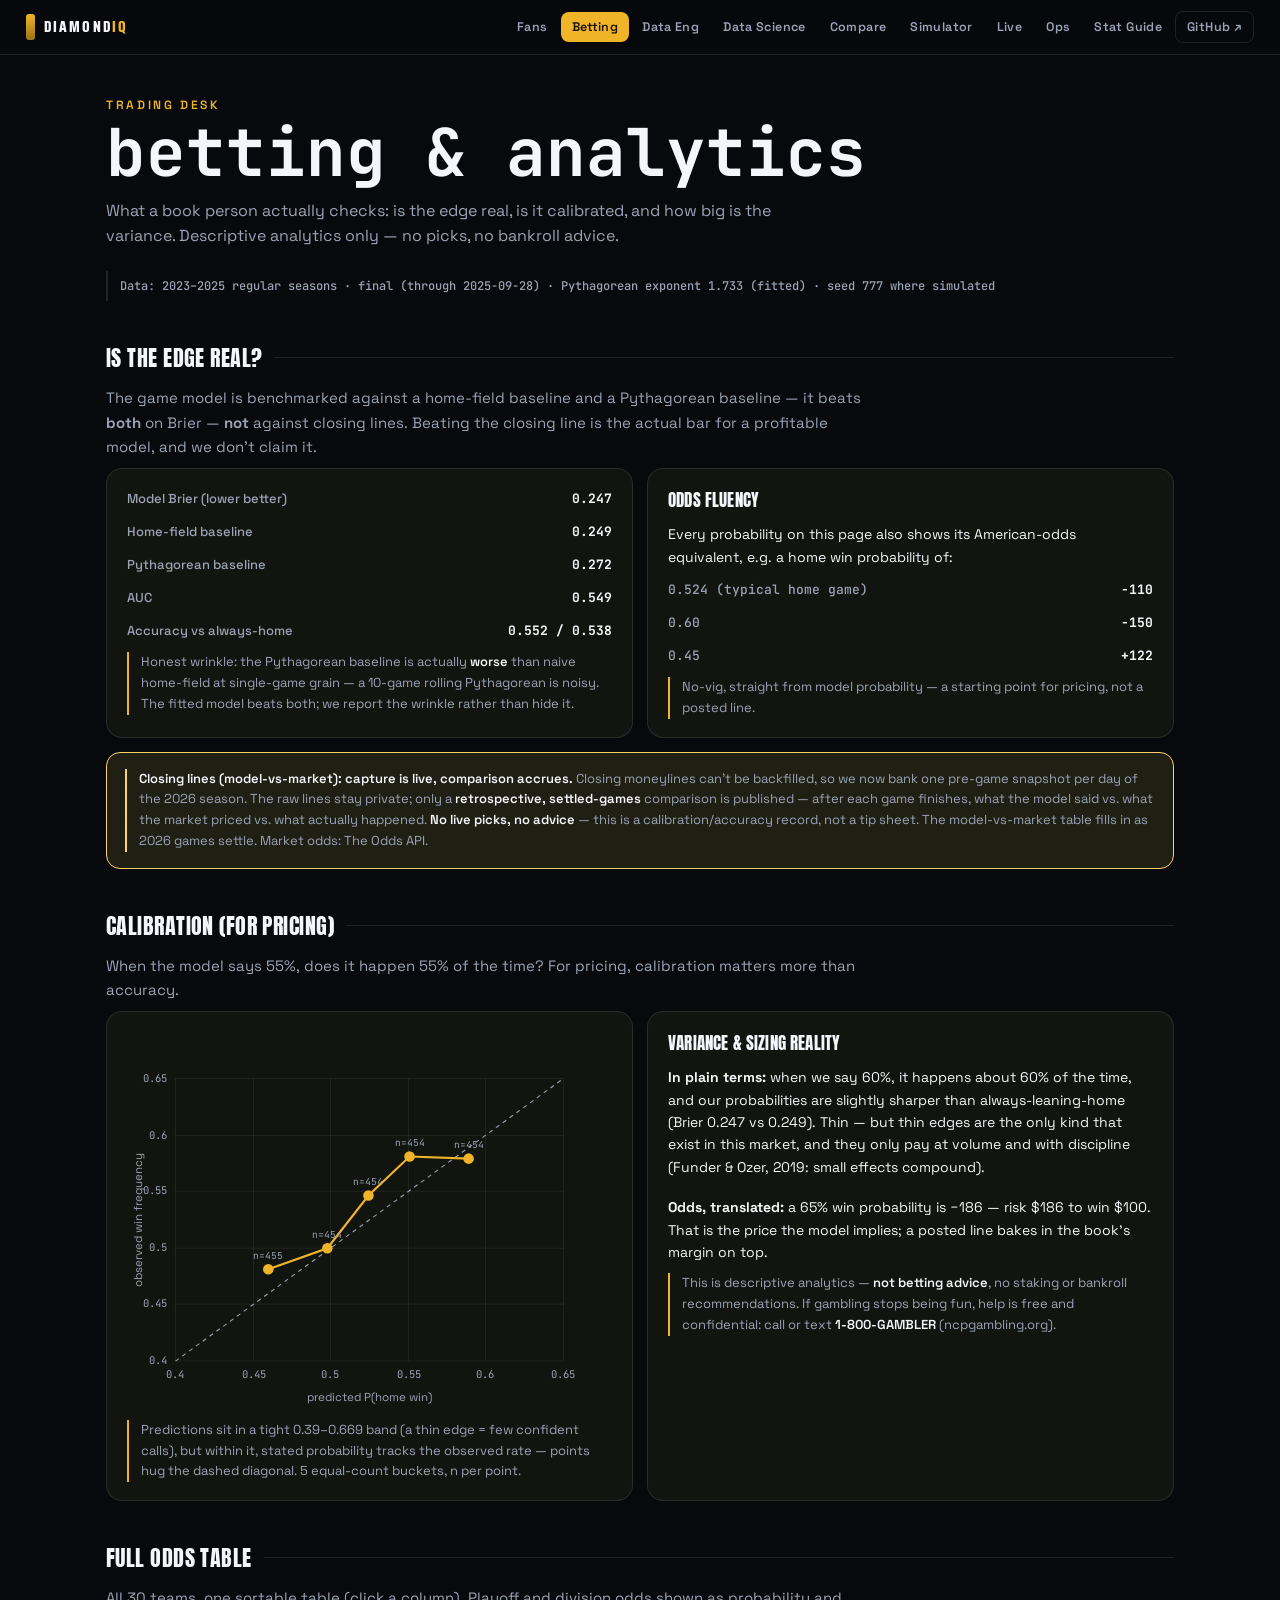
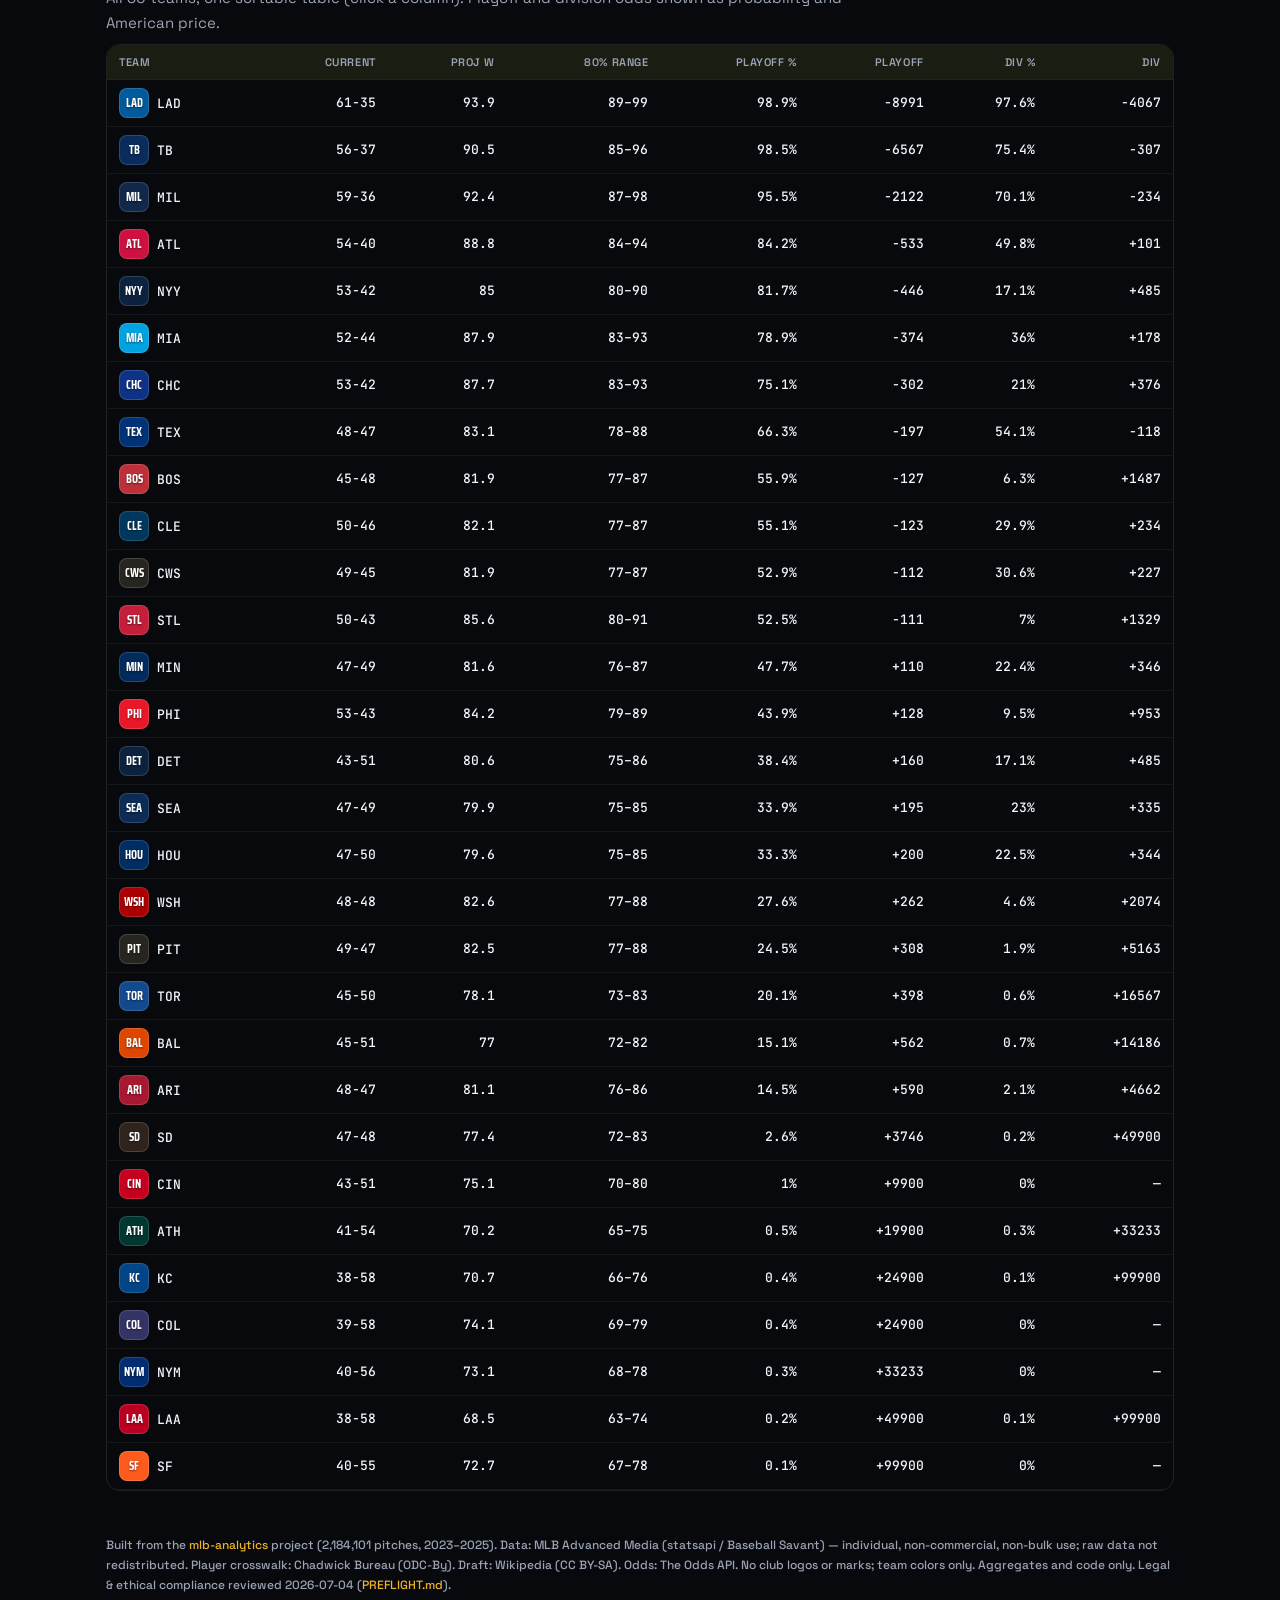
==== docs/betting.html @ ab37949a "nightly: 2026 refresh 2026-09-23" ====
<!doctype html><html lang="en"><head><meta charset="utf-8"><meta name="viewport" content="width=device-width, initial-scale=1"><title>DIAMONDIQ — Sports Betting & Analytics</title><meta name="description" content="A descriptive-analytics view for the trading desk: model-vs-baseline honesty, calibration for pricing, American-odds fluency, and a flat sortable odds table."><meta property="og:title" content="DIAMONDIQ — Sports Betting & Analytics"><meta property="og:description" content="A descriptive-analytics view for the trading desk: model-vs-baseline honesty, calibration for pricing, American-odds fluency, and a flat sortable odds table."><meta property="og:type" content="website"><meta name="twitter:card" content="summary"><link rel="preconnect" href="https://fonts.googleapis.com"><link rel="preconnect" href="https://fonts.gstatic.com" crossorigin><link href="https://fonts.googleapis.com/css2?family=Anton&family=Saira+Condensed:wght@600;700;800&family=Space+Grotesk:wght@400;500;600;700&family=JetBrains+Mono:wght@400;500;600;700&display=swap" rel="stylesheet"><link href="assets/site.css" rel="stylesheet"></head><body class="t-bet"><div class="nav"><div class="in"><a class="brand" href="index.html"><span class="bar"></span><span class="txt">DIAMOND<span style="color:var(--a);">IQ</span></span></a><button class="hamb" aria-label="Menu" aria-expanded="false" onclick="this.setAttribute('aria-expanded',this.getAttribute('aria-expanded')==='true'?'false':'true');toggleNav(this)">Menu</button><div class="navlinks" id="navlinks"><a href="fan.html">Fans</a><a href="betting.html" class="active">Betting</a><a href="data-eng.html">Data Eng</a><a href="data-science.html">Data Science</a><a href="compare.html">Compare</a><a href="simulator.html">Simulator</a><a href="live.html">Live</a><a href="ops.html">Ops</a><a href="glossary.html">Stat Guide</a><a class="ext" href="https://github.com/Steve27M/mlb-analytics" target="_blank" rel="noopener">GitHub ↗</a></div></div></div><div class="wrap"><div class="hero"><div class="eyebrow">Trading desk</div><h1>betting &amp; analytics</h1><p>What a book person actually checks: is the edge real, is it calibrated, and how big is the variance. Descriptive analytics only — no picks, no bankroll advice.</p></div><div class="prov">Data: 2023–2025 regular seasons · final (through 2025-09-28) · Pythagorean exponent 1.733 (fitted) · seed 777 where simulated</div><div class="sec"><h2>Is the edge real?</h2><span class="line"></span></div><p class="lead">The game model is benchmarked against a home-field baseline and a Pythagorean baseline — it beats <b>both</b> on Brier — <b>not</b> against closing lines. Beating the closing line is the actual bar for a profitable model, and we don't claim it.</p><div class="grid"><div class="card"><div class="kv"><span>Model Brier (lower better)</span><b class="pos">0.247</b></div><div class="kv"><span>Home-field baseline</span><b>0.249</b></div><div class="kv"><span>Pythagorean baseline</span><b>0.272</b></div><div class="kv"><span>AUC</span><b>0.549</b></div><div class="kv"><span>Accuracy vs always-home</span><b>0.552 / 0.538</b></div><div class="read">Honest wrinkle: the Pythagorean baseline is actually <b>worse</b> than naive home-field at single-game grain — a 10-game rolling Pythagorean is noisy. The fitted model beats both; we report the wrinkle rather than hide it.</div></div><div class="card"><div class="name" style="font-size:17px">Odds fluency</div><div class="def">Every probability on this page also shows its American-odds equivalent, e.g. a home win probability of:</div><div class="kv"><span class="mono">0.524 (typical home game)</span><b class="mono">-110</b></div><div class="kv"><span class="mono">0.60</span><b class="mono">-150</b></div><div class="kv"><span class="mono">0.45</span><b class="mono">+122</b></div><div class="read">No-vig, straight from model probability — a starting point for pricing, not a posted line.</div></div></div><div class="card callout" style="margin-top:14px"><div class="read"><b>Closing lines (model-vs-market): capture is live, comparison accrues.</b> Closing moneylines can't be backfilled, so we now bank one pre-game snapshot per day of the 2026 season. The raw lines stay private; only a <b>retrospective, settled-games</b> comparison is published — after each game finishes, what the model said vs. what the market priced vs. what actually happened. <b>No live picks, no advice</b> — this is a calibration/accuracy record, not a tip sheet. The model-vs-market table fills in as 2026 games settle. Market odds: <a href="https://the-odds-api.com">The Odds API</a>.</div></div><div class="sec"><h2>Calibration (for pricing)</h2><span class="line"></span></div><p class="lead">When the model says 55%, does it happen 55% of the time? For pricing, calibration matters more than accuracy.</p><div class="grid"><div class="card"><div class="calib"><svg viewBox="0 0 460 360" role="img" aria-label="Reliability plot: predicted home-win probability vs observed frequency, 5 quantile buckets"><line x1="46" y1="314" x2="46" y2="46" stroke="rgba(255,255,255,.06)"/><line x1="46" y1="314" x2="414" y2="314" stroke="rgba(255,255,255,.06)"/><text x="46" y="330" fill="var(--sub)" font-size="10" font-family="JetBrains Mono" text-anchor="middle">0.4</text><text x="38" y="317" fill="var(--sub)" font-size="10" font-family="JetBrains Mono" text-anchor="end">0.4</text><line x1="120" y1="314" x2="120" y2="46" stroke="rgba(255,255,255,.06)"/><line x1="46" y1="260" x2="414" y2="260" stroke="rgba(255,255,255,.06)"/><text x="120" y="330" fill="var(--sub)" font-size="10" font-family="JetBrains Mono" text-anchor="middle">0.45</text><text x="38" y="263" fill="var(--sub)" font-size="10" font-family="JetBrains Mono" text-anchor="end">0.45</text><line x1="193" y1="314" x2="193" y2="46" stroke="rgba(255,255,255,.06)"/><line x1="46" y1="207" x2="414" y2="207" stroke="rgba(255,255,255,.06)"/><text x="193" y="330" fill="var(--sub)" font-size="10" font-family="JetBrains Mono" text-anchor="middle">0.5</text><text x="38" y="210" fill="var(--sub)" font-size="10" font-family="JetBrains Mono" text-anchor="end">0.5</text><line x1="267" y1="314" x2="267" y2="46" stroke="rgba(255,255,255,.06)"/><line x1="46" y1="153" x2="414" y2="153" stroke="rgba(255,255,255,.06)"/><text x="267" y="330" fill="var(--sub)" font-size="10" font-family="JetBrains Mono" text-anchor="middle">0.55</text><text x="38" y="156" fill="var(--sub)" font-size="10" font-family="JetBrains Mono" text-anchor="end">0.55</text><line x1="340" y1="314" x2="340" y2="46" stroke="rgba(255,255,255,.06)"/><line x1="46" y1="100" x2="414" y2="100" stroke="rgba(255,255,255,.06)"/><text x="340" y="330" fill="var(--sub)" font-size="10" font-family="JetBrains Mono" text-anchor="middle">0.6</text><text x="38" y="103" fill="var(--sub)" font-size="10" font-family="JetBrains Mono" text-anchor="end">0.6</text><line x1="414" y1="314" x2="414" y2="46" stroke="rgba(255,255,255,.06)"/><line x1="46" y1="46" x2="414" y2="46" stroke="rgba(255,255,255,.06)"/><text x="414" y="330" fill="var(--sub)" font-size="10" font-family="JetBrains Mono" text-anchor="middle">0.65</text><text x="38" y="49" fill="var(--sub)" font-size="10" font-family="JetBrains Mono" text-anchor="end">0.65</text><line x1="46" y1="314" x2="414" y2="46" stroke="var(--sub)" stroke-dasharray="4 4"/><path d="M134 227 L190 207 L229 157 L268 120 L324 122" fill="none" stroke="var(--a)" stroke-width="2"/><circle cx="134" cy="227" r="5" fill="var(--a)"/><text x="134" y="217" fill="var(--sub)" font-size="9" font-family="JetBrains Mono" text-anchor="middle">n=455</text><circle cx="190" cy="207" r="5" fill="var(--a)"/><text x="190" y="197" fill="var(--sub)" font-size="9" font-family="JetBrains Mono" text-anchor="middle">n=454</text><circle cx="229" cy="157" r="5" fill="var(--a)"/><text x="229" y="147" fill="var(--sub)" font-size="9" font-family="JetBrains Mono" text-anchor="middle">n=454</text><circle cx="268" cy="120" r="5" fill="var(--a)"/><text x="268" y="110" fill="var(--sub)" font-size="9" font-family="JetBrains Mono" text-anchor="middle">n=454</text><circle cx="324" cy="122" r="5" fill="var(--a)"/><text x="324" y="112" fill="var(--sub)" font-size="9" font-family="JetBrains Mono" text-anchor="middle">n=454</text><text x="230" y="352" fill="var(--sub)" font-size="11" font-family="Space Grotesk" text-anchor="middle">predicted P(home win)</text><text x="14" y="180" fill="var(--sub)" font-size="11" font-family="Space Grotesk" text-anchor="middle" transform="rotate(-90 14 180)">observed win frequency</text></svg></div><div class="read">Predictions sit in a tight 0.39–0.669 band (a thin edge = few confident calls), but within it, stated probability tracks the observed rate — points hug the dashed diagonal. 5 equal-count buckets, n per point.</div></div><div class="card"><div class="name" style="font-size:17px">Variance &amp; sizing reality</div><div class="def"><b>In plain terms:</b> when we say 60%, it happens about 60% of the time, and our probabilities are slightly sharper than always-leaning-home (Brier 0.247 vs 0.249). Thin — but thin edges are the only kind that exist in this market, and they only pay at volume and with discipline (Funder &amp; Ozer, 2019: small effects compound).</div><div class="def" style="margin-top:8px"><b>Odds, translated:</b> a 65% win probability is −186 — risk $186 to win $100. That is the price the model implies; a posted line bakes in the book's margin on top.</div><div class="read">This is descriptive analytics — <b>not betting advice</b>, no staking or bankroll recommendations. If gambling stops being fun, help is free and confidential: call or text <b>1-800-GAMBLER</b> (ncpgambling.org).</div></div></div><div class="sec"><h2>Full odds table</h2><span class="line"></span></div><p class="lead">All 30 teams, one sortable table (click a column). Playoff and division odds shown as probability and American price.</p><div class="tblwrap"><table class="flat" id="oddstbl"><thead><tr><th>Team</th><th>Current</th><th>Proj W</th><th data-nosort>80% range</th><th>Playoff %</th><th>Playoff</th><th>Div %</th><th>Div</th></tr></thead><tbody><tr><td data-v="LAD"><span class="mono-chip" style="background:#005A9C" title="Los Angeles Dodgers">LAD</span> LAD</td><td data-v="61">61-35</td><td data-v="93.9">93.9</td><td>89–99</td><td data-v="0.989">98.9%</td><td data-v="0.989" class="mono">-8991</td><td data-v="0.976">97.6%</td><td data-v="0.976" class="mono">-4067</td></tr><tr><td data-v="TB"><span class="mono-chip" style="background:#092C5C" title="Tampa Bay Rays">TB</span> TB</td><td data-v="56">56-37</td><td data-v="90.5">90.5</td><td>85–96</td><td data-v="0.985">98.5%</td><td data-v="0.985" class="mono">-6567</td><td data-v="0.754">75.4%</td><td data-v="0.754" class="mono">-307</td></tr><tr><td data-v="MIL"><span class="mono-chip" style="background:#12284B" title="Milwaukee Brewers">MIL</span> MIL</td><td data-v="59">59-36</td><td data-v="92.4">92.4</td><td>87–98</td><td data-v="0.955">95.5%</td><td data-v="0.955" class="mono">-2122</td><td data-v="0.701">70.1%</td><td data-v="0.701" class="mono">-234</td></tr><tr><td data-v="ATL"><span class="mono-chip" style="background:#CE1141" title="Atlanta Braves">ATL</span> ATL</td><td data-v="54">54-40</td><td data-v="88.8">88.8</td><td>84–94</td><td data-v="0.842">84.2%</td><td data-v="0.842" class="mono">-533</td><td data-v="0.498">49.8%</td><td data-v="0.498" class="mono">+101</td></tr><tr><td data-v="NYY"><span class="mono-chip" style="background:#0C2340" title="New York Yankees">NYY</span> NYY</td><td data-v="53">53-42</td><td data-v="85.0">85</td><td>80–90</td><td data-v="0.817">81.7%</td><td data-v="0.817" class="mono">-446</td><td data-v="0.171">17.1%</td><td data-v="0.171" class="mono">+485</td></tr><tr><td data-v="MIA"><span class="mono-chip" style="background:#00A3E0" title="Miami Marlins">MIA</span> MIA</td><td data-v="52">52-44</td><td data-v="87.9">87.9</td><td>83–93</td><td data-v="0.789">78.9%</td><td data-v="0.789" class="mono">-374</td><td data-v="0.36">36%</td><td data-v="0.36" class="mono">+178</td></tr><tr><td data-v="CHC"><span class="mono-chip" style="background:#0E3386" title="Chicago Cubs">CHC</span> CHC</td><td data-v="53">53-42</td><td data-v="87.7">87.7</td><td>83–93</td><td data-v="0.751">75.1%</td><td data-v="0.751" class="mono">-302</td><td data-v="0.21">21%</td><td data-v="0.21" class="mono">+376</td></tr><tr><td data-v="TEX"><span class="mono-chip" style="background:#003278" title="Texas Rangers">TEX</span> TEX</td><td data-v="48">48-47</td><td data-v="83.1">83.1</td><td>78–88</td><td data-v="0.663">66.3%</td><td data-v="0.663" class="mono">-197</td><td data-v="0.541">54.1%</td><td data-v="0.541" class="mono">-118</td></tr><tr><td data-v="BOS"><span class="mono-chip" style="background:#BD3039" title="Boston Red Sox">BOS</span> BOS</td><td data-v="45">45-48</td><td data-v="81.9">81.9</td><td>77–87</td><td data-v="0.559">55.9%</td><td data-v="0.559" class="mono">-127</td><td data-v="0.063">6.3%</td><td data-v="0.063" class="mono">+1487</td></tr><tr><td data-v="CLE"><span class="mono-chip" style="background:#00385D" title="Cleveland Guardians">CLE</span> CLE</td><td data-v="50">50-46</td><td data-v="82.1">82.1</td><td>77–87</td><td data-v="0.551">55.1%</td><td data-v="0.551" class="mono">-123</td><td data-v="0.299">29.9%</td><td data-v="0.299" class="mono">+234</td></tr><tr><td data-v="CWS"><span class="mono-chip" style="background:#27251F" title="Chicago White Sox">CWS</span> CWS</td><td data-v="49">49-45</td><td data-v="81.9">81.9</td><td>77–87</td><td data-v="0.529">52.9%</td><td data-v="0.529" class="mono">-112</td><td data-v="0.306">30.6%</td><td data-v="0.306" class="mono">+227</td></tr><tr><td data-v="STL"><span class="mono-chip" style="background:#C41E3A" title="St. Louis Cardinals">STL</span> STL</td><td data-v="50">50-43</td><td data-v="85.6">85.6</td><td>80–91</td><td data-v="0.525">52.5%</td><td data-v="0.525" class="mono">-111</td><td data-v="0.07">7%</td><td data-v="0.07" class="mono">+1329</td></tr><tr><td data-v="MIN"><span class="mono-chip" style="background:#002B5C" title="Minnesota Twins">MIN</span> MIN</td><td data-v="47">47-49</td><td data-v="81.6">81.6</td><td>76–87</td><td data-v="0.477">47.7%</td><td data-v="0.477" class="mono">+110</td><td data-v="0.224">22.4%</td><td data-v="0.224" class="mono">+346</td></tr><tr><td data-v="PHI"><span class="mono-chip" style="background:#E81828" title="Philadelphia Phillies">PHI</span> PHI</td><td data-v="53">53-43</td><td data-v="84.2">84.2</td><td>79–89</td><td data-v="0.439">43.9%</td><td data-v="0.439" class="mono">+128</td><td data-v="0.095">9.5%</td><td data-v="0.095" class="mono">+953</td></tr><tr><td data-v="DET"><span class="mono-chip" style="background:#0C2340" title="Detroit Tigers">DET</span> DET</td><td data-v="43">43-51</td><td data-v="80.6">80.6</td><td>75–86</td><td data-v="0.384">38.4%</td><td data-v="0.384" class="mono">+160</td><td data-v="0.171">17.1%</td><td data-v="0.171" class="mono">+485</td></tr><tr><td data-v="SEA"><span class="mono-chip" style="background:#0C2C56" title="Seattle Mariners">SEA</span> SEA</td><td data-v="47">47-49</td><td data-v="79.9">79.9</td><td>75–85</td><td data-v="0.339">33.9%</td><td data-v="0.339" class="mono">+195</td><td data-v="0.23">23%</td><td data-v="0.23" class="mono">+335</td></tr><tr><td data-v="HOU"><span class="mono-chip" style="background:#002D62" title="Houston Astros">HOU</span> HOU</td><td data-v="47">47-50</td><td data-v="79.6">79.6</td><td>75–85</td><td data-v="0.333">33.3%</td><td data-v="0.333" class="mono">+200</td><td data-v="0.225">22.5%</td><td data-v="0.225" class="mono">+344</td></tr><tr><td data-v="WSH"><span class="mono-chip" style="background:#AB0003" title="Washington Nationals">WSH</span> WSH</td><td data-v="48">48-48</td><td data-v="82.6">82.6</td><td>77–88</td><td data-v="0.276">27.6%</td><td data-v="0.276" class="mono">+262</td><td data-v="0.046">4.6%</td><td data-v="0.046" class="mono">+2074</td></tr><tr><td data-v="PIT"><span class="mono-chip" style="background:#27251F" title="Pittsburgh Pirates">PIT</span> PIT</td><td data-v="49">49-47</td><td data-v="82.5">82.5</td><td>77–88</td><td data-v="0.245">24.5%</td><td data-v="0.245" class="mono">+308</td><td data-v="0.019">1.9%</td><td data-v="0.019" class="mono">+5163</td></tr><tr><td data-v="TOR"><span class="mono-chip" style="background:#134A8E" title="Toronto Blue Jays">TOR</span> TOR</td><td data-v="45">45-50</td><td data-v="78.1">78.1</td><td>73–83</td><td data-v="0.201">20.1%</td><td data-v="0.201" class="mono">+398</td><td data-v="0.006">0.6%</td><td data-v="0.006" class="mono">+16567</td></tr><tr><td data-v="BAL"><span class="mono-chip" style="background:#DF4601" title="Baltimore Orioles">BAL</span> BAL</td><td data-v="45">45-51</td><td data-v="77.0">77</td><td>72–82</td><td data-v="0.151">15.1%</td><td data-v="0.151" class="mono">+562</td><td data-v="0.007">0.7%</td><td data-v="0.007" class="mono">+14186</td></tr><tr><td data-v="ARI"><span class="mono-chip" style="background:#A71930" title="Arizona Diamondbacks">ARI</span> ARI</td><td data-v="48">48-47</td><td data-v="81.1">81.1</td><td>76–86</td><td data-v="0.145">14.5%</td><td data-v="0.145" class="mono">+590</td><td data-v="0.021">2.1%</td><td data-v="0.021" class="mono">+4662</td></tr><tr><td data-v="SD"><span class="mono-chip" style="background:#2F241D" title="San Diego Padres">SD</span> SD</td><td data-v="47">47-48</td><td data-v="77.4">77.4</td><td>72–83</td><td data-v="0.026">2.6%</td><td data-v="0.026" class="mono">+3746</td><td data-v="0.002">0.2%</td><td data-v="0.002" class="mono">+49900</td></tr><tr><td data-v="CIN"><span class="mono-chip" style="background:#C6011F" title="Cincinnati Reds">CIN</span> CIN</td><td data-v="43">43-51</td><td data-v="75.1">75.1</td><td>70–80</td><td data-v="0.01">1%</td><td data-v="0.01" class="mono">+9900</td><td data-v="0.0">0%</td><td data-v="0.0" class="mono">—</td></tr><tr><td data-v="ATH"><span class="mono-chip" style="background:#003831" title="Athletics">ATH</span> ATH</td><td data-v="41">41-54</td><td data-v="70.2">70.2</td><td>65–75</td><td data-v="0.005">0.5%</td><td data-v="0.005" class="mono">+19900</td><td data-v="0.003">0.3%</td><td data-v="0.003" class="mono">+33233</td></tr><tr><td data-v="KC"><span class="mono-chip" style="background:#004687" title="Kansas City Royals">KC</span> KC</td><td data-v="38">38-58</td><td data-v="70.7">70.7</td><td>66–76</td><td data-v="0.004">0.4%</td><td data-v="0.004" class="mono">+24900</td><td data-v="0.001">0.1%</td><td data-v="0.001" class="mono">+99900</td></tr><tr><td data-v="COL"><span class="mono-chip" style="background:#333366" title="Colorado Rockies">COL</span> COL</td><td data-v="39">39-58</td><td data-v="74.1">74.1</td><td>69–79</td><td data-v="0.004">0.4%</td><td data-v="0.004" class="mono">+24900</td><td data-v="0.0">0%</td><td data-v="0.0" class="mono">—</td></tr><tr><td data-v="NYM"><span class="mono-chip" style="background:#002D72" title="New York Mets">NYM</span> NYM</td><td data-v="40">40-56</td><td data-v="73.1">73.1</td><td>68–78</td><td data-v="0.003">0.3%</td><td data-v="0.003" class="mono">+33233</td><td data-v="0.0">0%</td><td data-v="0.0" class="mono">—</td></tr><tr><td data-v="LAA"><span class="mono-chip" style="background:#BA0021" title="Los Angeles Angels">LAA</span> LAA</td><td data-v="38">38-58</td><td data-v="68.5">68.5</td><td>63–74</td><td data-v="0.002">0.2%</td><td data-v="0.002" class="mono">+49900</td><td data-v="0.001">0.1%</td><td data-v="0.001" class="mono">+99900</td></tr><tr><td data-v="SF"><span class="mono-chip" style="background:#FD5A1E" title="San Francisco Giants">SF</span> SF</td><td data-v="40">40-55</td><td data-v="72.7">72.7</td><td>67–78</td><td data-v="0.001">0.1%</td><td data-v="0.001" class="mono">+99900</td><td data-v="0.0">0%</td><td data-v="0.0" class="mono">—</td></tr></tbody></table></div><footer>Built from the <a href="https://github.com/Steve27M/mlb-analytics">mlb-analytics</a> project (2,184,101 pitches, 2023–2025). Data: MLB Advanced Media (statsapi / Baseball Savant) — individual, non-commercial, non-bulk use; raw data not redistributed. Player crosswalk: Chadwick Bureau (ODC-By). Draft: Wikipedia (CC BY-SA). Odds: The Odds API. No club logos or marks; team colors only. Aggregates and code only. Legal &amp; ethical compliance reviewed 2026-07-04 (<a href="https://github.com/Steve27M/mlb-analytics/blob/main/PREFLIGHT.md">PREFLIGHT.md</a>).</footer><script src="assets/teams.js"></script><script src="assets/util.js"></script><script>document.querySelectorAll("table.flat").forEach(makeSortable);</script>
</div></body></html>
---- docs/assets/site.css ----
:root{
  --a:#ef4b4b; --a2:#9e1f1f; --aText:#1a0505;
  --bg:#08090c; --text:#f4f6fb; --sub:#9aa4b6; --border:rgba(255,255,255,.10);
  --panel:#13161e; --panel2:#0c0e14; --panelHi:#1b1f2a; --good:#3ddc84; --bad:#ff6b6b; --gold:#ffd166;
}
*{box-sizing:border-box;} html{scroll-behavior:smooth;}
body{margin:0;background:var(--bg);color:var(--text);font-family:'Space Grotesk',sans-serif;
  background:radial-gradient(140% 55% at 50% 0%,color-mix(in srgb,var(--a) 12%,var(--bg)) 0%,var(--bg) 52%);
  background-attachment:fixed;padding-bottom:70px;font-size:16px;}
a{color:inherit;text-decoration:none;}
::-webkit-scrollbar{width:11px;height:11px;} ::-webkit-scrollbar-track{background:#0c0e13;}
::-webkit-scrollbar-thumb{background:#242833;border-radius:6px;}
.wrap{max-width:1120px;margin:0 auto;padding:0 26px;}
/* ---- focus (a11y §1.4): visible everywhere, never outline:none ---- */
a:focus-visible,button:focus-visible,input:focus-visible,select:focus-visible,[tabindex]:focus-visible{
  outline:2px solid var(--gold);outline-offset:2px;border-radius:6px;}
.vh{position:absolute;width:1px;height:1px;padding:0;margin:-1px;overflow:hidden;clip:rect(0 0 0 0);white-space:nowrap;border:0;}
/* ---- nav ---- */
.nav{position:sticky;top:0;z-index:40;backdrop-filter:blur(14px);background:rgba(8,9,13,.85);border-bottom:1px solid var(--border);}
.nav .in{display:flex;align-items:center;gap:14px;padding:11px 26px;}
.brand{display:flex;align-items:center;gap:9px;}
.brand .bar{width:9px;height:26px;border-radius:3px;background:linear-gradient(var(--a),var(--a2));}
.brand .txt{font:800 15px 'Saira Condensed';letter-spacing:.14em;}
.navlinks{display:flex;gap:2px;flex-wrap:wrap;margin-left:auto;align-items:center;}
.navlinks a{font:600 12.5px 'Space Grotesk';letter-spacing:.03em;color:var(--sub);padding:7px 11px;border-radius:8px;white-space:nowrap;}
.navlinks a:hover{color:var(--text);background:var(--panel);}
.navlinks a.active{color:var(--aText);background:var(--a);}
.navlinks a.ext{color:var(--sub);border:1px solid var(--border);}
.hamb{display:none;margin-left:auto;background:var(--panel);border:1px solid var(--border);color:var(--text);border-radius:8px;padding:8px 11px;font:700 13px 'Space Grotesk';cursor:pointer;}
@media(max-width:760px){
  .hamb{display:block;}
  .navlinks{display:none;position:absolute;top:100%;left:0;right:0;flex-direction:column;background:rgba(8,9,13,.97);border-bottom:1px solid var(--border);padding:8px 20px 14px;gap:2px;}
  .navlinks.open{display:flex;} .navlinks a{margin-left:0;padding:11px 12px;}
}
/* ---- hero + sections ---- */
.hero{padding:42px 0 6px;} .hero .eyebrow{font:600 12px 'Space Grotesk';letter-spacing:.22em;color:var(--a);text-transform:uppercase;}
.hero h1{font:400 clamp(38px,6vw,66px)/.92 'Anton';text-transform:uppercase;margin:10px 0 0;}
.hero p{font:400 16px/1.6 'Space Grotesk';color:var(--sub);max-width:720px;margin:14px 0 0;}
.hero p b{color:var(--text);}
.prov{margin:16px 0 0;font:500 12px/1.5 'JetBrains Mono';color:var(--sub);border-left:2px solid var(--border);padding:6px 0 6px 12px;}
.sec{display:flex;align-items:center;gap:12px;margin:40px 0 16px;}
.sec h2{font:400 22px 'Anton';letter-spacing:.02em;text-transform:uppercase;margin:0;}
.sec .line{flex:1;height:1px;background:var(--border);}
.lead{font:400 15px/1.65 'Space Grotesk';color:var(--sub);max-width:760px;margin:-4px 0 8px;}
.grid{display:grid;grid-template-columns:1fr 1fr;gap:14px;} .grid3{display:grid;grid-template-columns:repeat(3,1fr);gap:14px;}
.card{border-radius:16px;border:1px solid var(--border);background:var(--panel);padding:18px 20px;display:flex;flex-direction:column;gap:10px;}
.card .name{font:400 21px 'Anton';text-transform:uppercase;letter-spacing:.01em;}
.card .def{font:400 14px/1.6 'Space Grotesk';color:var(--text);} .card .read{font:400 13px/1.6 'Space Grotesk';color:var(--sub);border-left:2px solid var(--a);padding-left:12px;}
.card .read b{color:var(--text);font-weight:600;}
.badge{font:700 11px 'Space Grotesk';letter-spacing:.06em;text-transform:uppercase;padding:4px 9px;border-radius:999px;border:1px solid var(--border);color:var(--sub);white-space:nowrap;}
.badge.good{color:var(--aText);background:var(--good);border-color:var(--good);} .badge.gold{color:#1a0505;background:var(--gold);border-color:var(--gold);} .badge.a{color:var(--aText);background:var(--a);border-color:var(--a);}
.stat{font:700 30px 'Saira Condensed';} .stat .u{font:600 13px 'Space Grotesk';color:var(--sub);margin-left:6px;}
.kv{display:flex;justify-content:space-between;gap:12px;font:500 13px 'Space Grotesk';color:var(--sub);padding:3px 0;} .kv b{color:var(--text);font:700 13px 'JetBrains Mono';}
.mono{font-family:'JetBrains Mono';}
/* ---- team chip / monogram ---- */
.chip{display:inline-flex;align-items:center;gap:7px;} .mono-chip{width:30px;height:30px;border-radius:8px;display:inline-flex;align-items:center;justify-content:center;font:700 12px 'Saira Condensed';color:#fff;flex:none;text-shadow:0 1px 2px rgba(0,0,0,.5);border:1px solid rgba(255,255,255,.14);}
/* ---- distribution bar (glossary/fan) ---- */
.dist{margin-top:2px;} .dist .track{position:relative;height:10px;border-radius:5px;background:linear-gradient(90deg,var(--panel2),var(--panelHi));border:1px solid var(--border);}
.dist .med{position:absolute;top:-3px;width:2px;height:16px;background:var(--text);border-radius:2px;}
.dist .ends{display:flex;justify-content:space-between;margin-top:7px;font:600 12px 'JetBrains Mono';color:var(--sub);}
.dist .ex{display:flex;justify-content:space-between;gap:8px;margin-top:9px;font:500 12px 'Space Grotesk';}
.dist .ex .chip{color:var(--sub);} .dist .ex .chip b{font:700 13px 'Saira Condensed';color:var(--text);} .dist .dot{width:8px;height:8px;border-radius:2px;}
/* ---- toolbar / inputs ---- */
.toolbar{display:flex;gap:12px;align-items:center;margin:24px 0 6px;flex-wrap:wrap;}
.search{flex:1;min-width:220px;display:flex;align-items:center;gap:10px;background:var(--panel);border:1px solid var(--border);border-radius:12px;padding:11px 15px;}
.search input,select{background:var(--panel);border:1px solid var(--border);border-radius:10px;color:var(--text);font:500 14px 'Space Grotesk';padding:9px 12px;}
.search input{flex:1;border:none;padding:0;background:none;} .count{font:600 12px 'JetBrains Mono';color:var(--sub);}
.empty{grid-column:1/-1;text-align:center;color:var(--sub);font:500 14px 'Space Grotesk';padding:40px;}
/* ---- compare bars ---- */
.cmp{display:grid;grid-template-columns:1fr 60px 1fr;gap:10px;align-items:center;margin:8px 0;}
.cmp .lab{grid-column:1/-1;text-align:center;font:600 12px 'Space Grotesk';letter-spacing:.1em;text-transform:uppercase;color:var(--sub);margin-top:8px;}
.cmp .bar{height:26px;border-radius:6px;background:var(--panel2);position:relative;overflow:hidden;border:1px solid var(--border);}
.cmp .fill{position:absolute;top:0;bottom:0;} .cmp .fill.r{right:0;} .cmp .fill.l{left:0;}
.cmp .v{position:absolute;top:5px;font:700 13px 'JetBrains Mono';color:#fff;text-shadow:0 1px 2px rgba(0,0,0,.6);} .cmp .v.win{color:var(--gold);}
.cmp .mid{text-align:center;font:700 12px 'Space Grotesk';color:var(--sub);}
@media(max-width:560px){.cmp{grid-template-columns:1fr;} .cmp .mid{display:none;}}
/* ---- standings rows (simulator/fan) ---- */
.srow{display:grid;grid-template-columns:1.4fr .9fr 1.5fr;gap:8px;align-items:center;padding:7px 0;border-bottom:1px solid rgba(255,255,255,.05);border-left:3px solid transparent;padding-left:9px;}
.shdr{display:grid;grid-template-columns:1.4fr .9fr 1.5fr;gap:8px;font:600 11px 'Space Grotesk';letter-spacing:.05em;text-transform:uppercase;color:var(--sub);padding:0 0 4px 9px;border-bottom:1px solid var(--border);}
.steam{display:flex;align-items:center;gap:7px;font:700 14px 'Saira Condensed';} .steam .srec{font:500 12px 'JetBrains Mono';color:var(--sub);}
.pdot{width:9px;height:9px;border-radius:2px;background:var(--gold);flex:none;} .pdot.off{background:rgba(255,255,255,.14);}
.sproj{font:700 16px 'JetBrains Mono';display:flex;flex-direction:column;line-height:1.1;} .sproj .srange{font:500 11px 'JetBrains Mono';color:var(--sub);}
.obar{position:relative;height:18px;border-radius:5px;background:var(--panel2);border:1px solid var(--border);overflow:hidden;} .obar .ofill{position:absolute;top:0;bottom:0;left:0;} .obar .oval{position:absolute;right:6px;top:1px;font:700 12px 'JetBrains Mono';color:#fff;text-shadow:0 1px 2px rgba(0,0,0,.7);}
.legend{display:flex;gap:16px;flex-wrap:wrap;font:500 12px 'Space Grotesk';color:var(--sub);margin:6px 0 2px;} .legend span{display:flex;align-items:center;gap:6px;}
/* ---- flat sortable table (betting/simulator) ---- */
.tblwrap{overflow-x:auto;border:1px solid var(--border);border-radius:14px;} table.flat{border-collapse:collapse;width:100%;min-width:640px;font:500 13px 'JetBrains Mono';}
table.flat th{position:sticky;top:0;background:var(--panelHi);color:var(--sub);font:600 11px 'Space Grotesk';letter-spacing:.05em;text-transform:uppercase;text-align:right;padding:10px 12px;cursor:pointer;white-space:nowrap;border-bottom:1px solid var(--border);}
table.flat th:first-child,table.flat td:first-child{text-align:left;} table.flat th.sorted::after{content:" \25BE";color:var(--gold);} table.flat th.asc::after{content:" \25B4";color:var(--gold);}
table.flat td{padding:8px 12px;text-align:right;border-bottom:1px solid rgba(255,255,255,.05);} table.flat tr:hover td{background:rgba(255,255,255,.02);}
.pos{color:var(--good);} .neg{color:var(--bad);}
/* ---- calibration plot ---- */
.calib{max-width:520px;} .calib svg{width:100%;height:auto;display:block;}
/* ---- pipeline / svg diagram ---- */
.diagram{overflow-x:auto;border:1px solid var(--border);border-radius:14px;background:var(--panel2);padding:14px;} .diagram svg{display:block;min-width:720px;}
/* ---- doors (index) ---- */
.doors{display:grid;grid-template-columns:repeat(auto-fit,minmax(230px,1fr));gap:14px;margin-top:8px;} .door{border-radius:16px;border:1px solid var(--border);background:var(--panel);padding:22px;display:flex;flex-direction:column;gap:8px;transition:border-color .15s,transform .15s;} .door:hover{border-color:var(--a);transform:translateY(-2px);} .door .t{font:400 26px 'Anton';text-transform:uppercase;} .door .d{font:400 13px/1.55 'Space Grotesk';color:var(--sub);} .door .go{margin-top:auto;font:700 12px 'Space Grotesk';color:var(--a);letter-spacing:.04em;text-transform:uppercase;}
.big3{display:grid;grid-template-columns:repeat(3,1fr);gap:10px;text-align:center;} .big3 .n{font:700 40px 'Saira Condensed';line-height:1;} .big3 .l{font:500 12px 'Space Grotesk';color:var(--sub);margin-top:4px;}
.callout{border:1px solid var(--gold);border-radius:14px;background:color-mix(in srgb,var(--gold) 6%,var(--panel));padding:16px 18px;} .callout .read{border-color:var(--gold);}
footer{margin-top:44px;font:500 12px/1.7 'Space Grotesk';color:var(--sub);} footer a{color:var(--a);}
/* ---- per-audience motifs (one dark system, distinct accents/texture) ---- */
body.t-eng{--a:#3ddc84;--a2:#1f7a49;--aText:#04120a;background:radial-gradient(140% 55% at 50% 0%,color-mix(in srgb,#3ddc84 8%,var(--bg)) 0%,var(--bg) 50%),repeating-linear-gradient(0deg,transparent 0 27px,rgba(255,255,255,.02) 27px 28px),repeating-linear-gradient(90deg,transparent 0 27px,rgba(255,255,255,.02) 27px 28px);background-attachment:fixed;}
body.t-eng .hero h1,body.t-eng .sec h2{font-family:'JetBrains Mono';font-weight:700;text-transform:none;letter-spacing:-.02em;}
body.t-ds{--a:#8b7fff;--a2:#4b3fb0;--aText:#0b081c;--panel:#171826;--panelHi:#20223a;background:radial-gradient(140% 55% at 50% 0%,color-mix(in srgb,#8b7fff 10%,var(--bg)) 0%,var(--bg) 52%);background-attachment:fixed;}
body.t-bet{--a:#f0b429;--a2:#9c7414;--aText:#1a1204;--panel:#12140f;--panel2:#0b0d08;--panelHi:#1a1d12;background:var(--bg);}
body.t-bet .hero h1{font-family:'JetBrains Mono';font-weight:700;text-transform:none;}
body.t-fan .hero h1{font-size:clamp(46px,8vw,84px);}
@media(max-width:760px){.grid,.grid3,.doors,.big3{grid-template-columns:1fr;}}
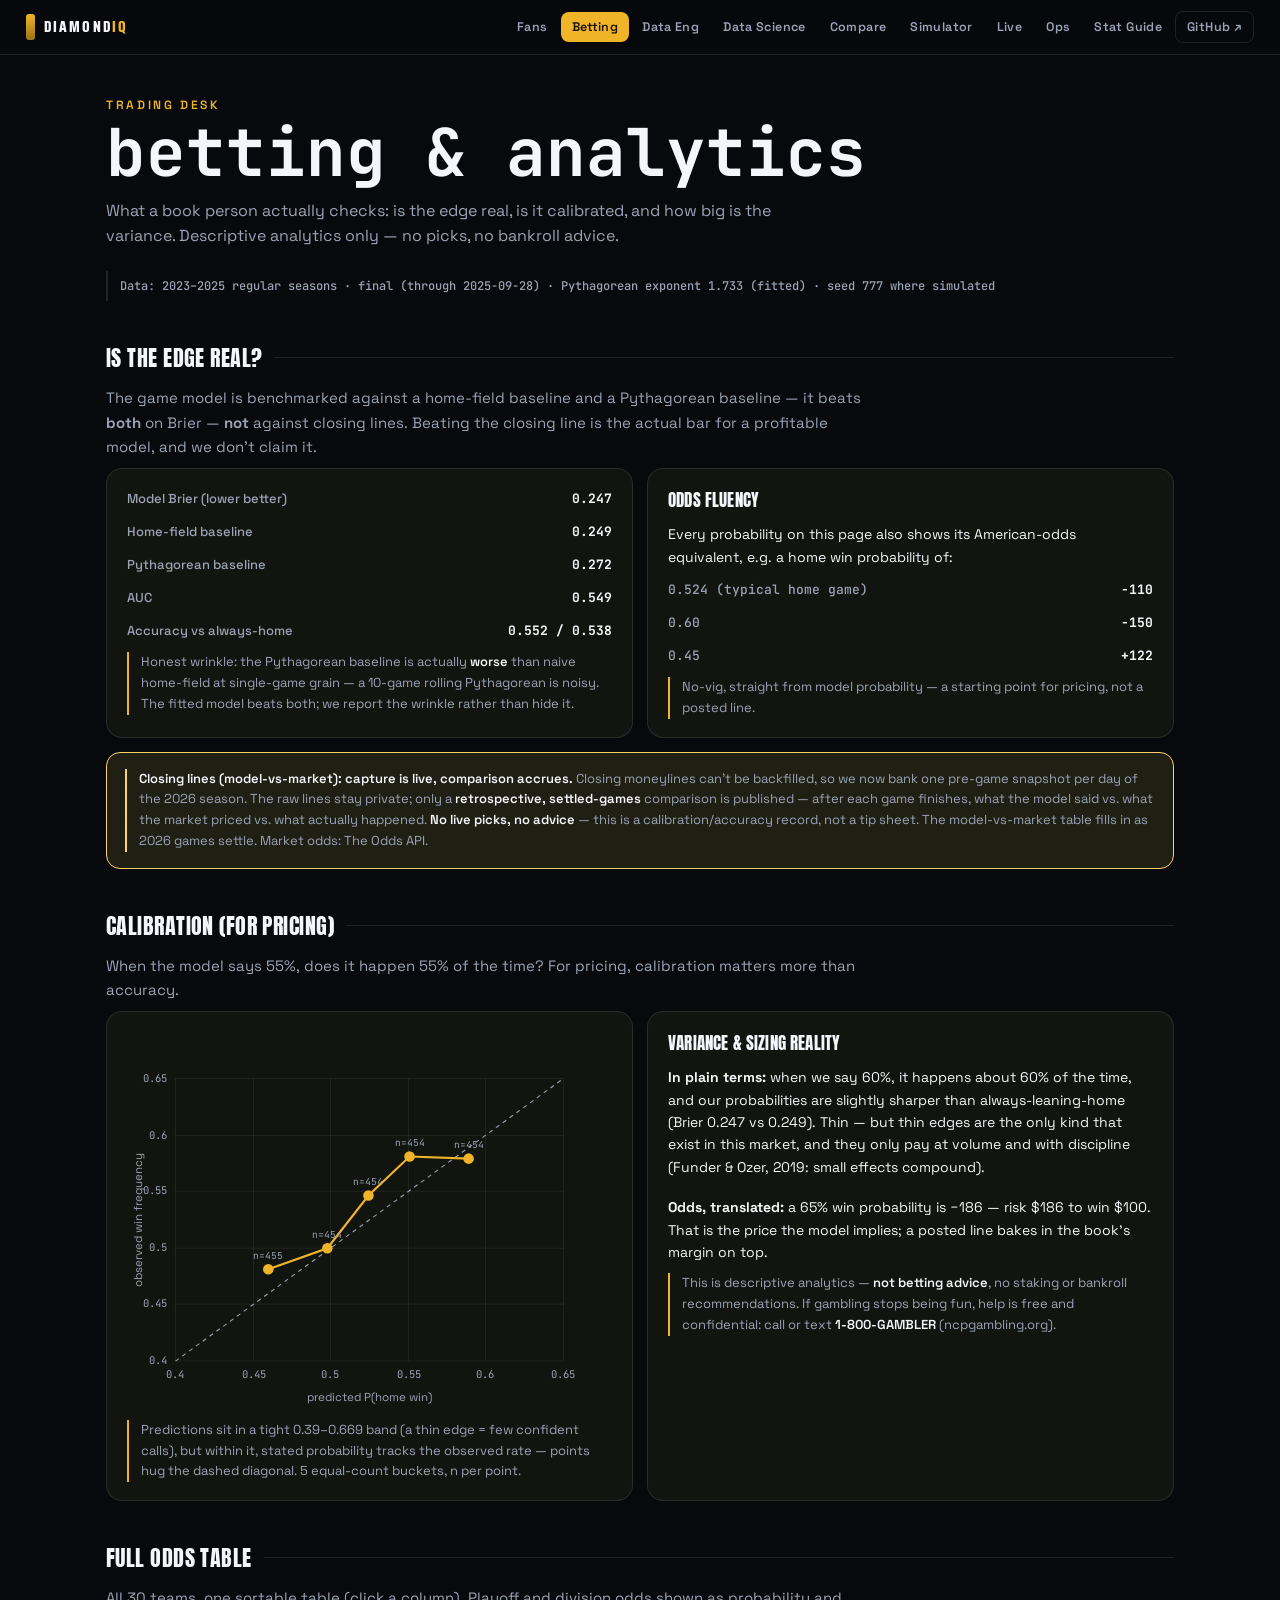
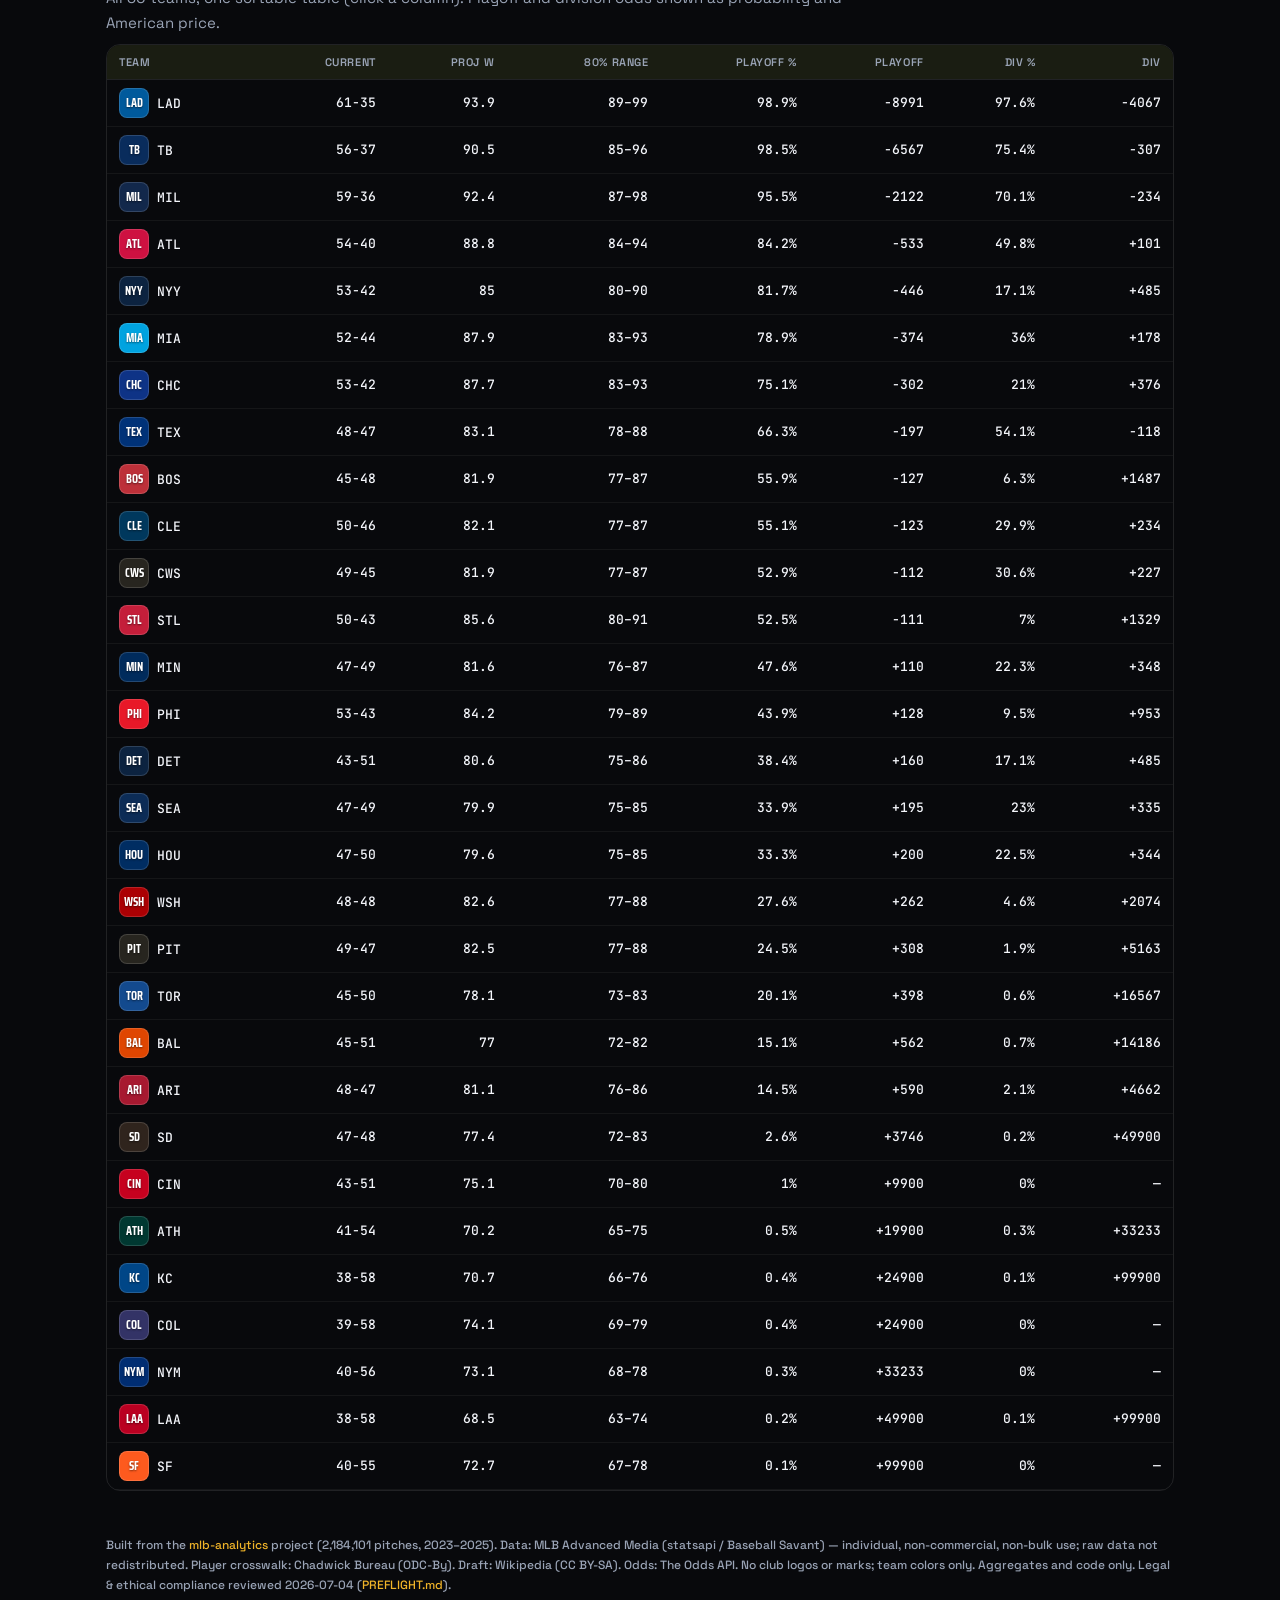
==== commit 53b3930b: "nightly: 2026 refresh 2026-09-24" ====
--- a/docs/betting.html
+++ b/docs/betting.html
@@ -1,2 +1,2 @@
-<!doctype html><html lang="en"><head><meta charset="utf-8"><meta name="viewport" content="width=device-width, initial-scale=1"><title>DIAMONDIQ — Sports Betting & Analytics</title><meta name="description" content="A descriptive-analytics view for the trading desk: model-vs-baseline honesty, calibration for pricing, American-odds fluency, and a flat sortable odds table."><meta property="og:title" content="DIAMONDIQ — Sports Betting & Analytics"><meta property="og:description" content="A descriptive-analytics view for the trading desk: model-vs-baseline honesty, calibration for pricing, American-odds fluency, and a flat sortable odds table."><meta property="og:type" content="website"><meta name="twitter:card" content="summary"><link rel="preconnect" href="https://fonts.googleapis.com"><link rel="preconnect" href="https://fonts.gstatic.com" crossorigin><link href="https://fonts.googleapis.com/css2?family=Anton&family=Saira+Condensed:wght@600;700;800&family=Space+Grotesk:wght@400;500;600;700&family=JetBrains+Mono:wght@400;500;600;700&display=swap" rel="stylesheet"><link href="assets/site.css" rel="stylesheet"></head><body class="t-bet"><div class="nav"><div class="in"><a class="brand" href="index.html"><span class="bar"></span><span class="txt">DIAMOND<span style="color:var(--a);">IQ</span></span></a><button class="hamb" aria-label="Menu" aria-expanded="false" onclick="this.setAttribute('aria-expanded',this.getAttribute('aria-expanded')==='true'?'false':'true');toggleNav(this)">Menu</button><div class="navlinks" id="navlinks"><a href="fan.html">Fans</a><a href="betting.html" class="active">Betting</a><a href="data-eng.html">Data Eng</a><a href="data-science.html">Data Science</a><a href="compare.html">Compare</a><a href="simulator.html">Simulator</a><a href="live.html">Live</a><a href="ops.html">Ops</a><a href="glossary.html">Stat Guide</a><a class="ext" href="https://github.com/Steve27M/mlb-analytics" target="_blank" rel="noopener">GitHub ↗</a></div></div></div><div class="wrap"><div class="hero"><div class="eyebrow">Trading desk</div><h1>betting &amp; analytics</h1><p>What a book person actually checks: is the edge real, is it calibrated, and how big is the variance. Descriptive analytics only — no picks, no bankroll advice.</p></div><div class="prov">Data: 2023–2025 regular seasons · final (through 2025-09-28) · Pythagorean exponent 1.733 (fitted) · seed 777 where simulated</div><div class="sec"><h2>Is the edge real?</h2><span class="line"></span></div><p class="lead">The game model is benchmarked against a home-field baseline and a Pythagorean baseline — it beats <b>both</b> on Brier — <b>not</b> against closing lines. Beating the closing line is the actual bar for a profitable model, and we don't claim it.</p><div class="grid"><div class="card"><div class="kv"><span>Model Brier (lower better)</span><b class="pos">0.247</b></div><div class="kv"><span>Home-field baseline</span><b>0.249</b></div><div class="kv"><span>Pythagorean baseline</span><b>0.272</b></div><div class="kv"><span>AUC</span><b>0.549</b></div><div class="kv"><span>Accuracy vs always-home</span><b>0.552 / 0.538</b></div><div class="read">Honest wrinkle: the Pythagorean baseline is actually <b>worse</b> than naive home-field at single-game grain — a 10-game rolling Pythagorean is noisy. The fitted model beats both; we report the wrinkle rather than hide it.</div></div><div class="card"><div class="name" style="font-size:17px">Odds fluency</div><div class="def">Every probability on this page also shows its American-odds equivalent, e.g. a home win probability of:</div><div class="kv"><span class="mono">0.524 (typical home game)</span><b class="mono">-110</b></div><div class="kv"><span class="mono">0.60</span><b class="mono">-150</b></div><div class="kv"><span class="mono">0.45</span><b class="mono">+122</b></div><div class="read">No-vig, straight from model probability — a starting point for pricing, not a posted line.</div></div></div><div class="card callout" style="margin-top:14px"><div class="read"><b>Closing lines (model-vs-market): capture is live, comparison accrues.</b> Closing moneylines can't be backfilled, so we now bank one pre-game snapshot per day of the 2026 season. The raw lines stay private; only a <b>retrospective, settled-games</b> comparison is published — after each game finishes, what the model said vs. what the market priced vs. what actually happened. <b>No live picks, no advice</b> — this is a calibration/accuracy record, not a tip sheet. The model-vs-market table fills in as 2026 games settle. Market odds: <a href="https://the-odds-api.com">The Odds API</a>.</div></div><div class="sec"><h2>Calibration (for pricing)</h2><span class="line"></span></div><p class="lead">When the model says 55%, does it happen 55% of the time? For pricing, calibration matters more than accuracy.</p><div class="grid"><div class="card"><div class="calib"><svg viewBox="0 0 460 360" role="img" aria-label="Reliability plot: predicted home-win probability vs observed frequency, 5 quantile buckets"><line x1="46" y1="314" x2="46" y2="46" stroke="rgba(255,255,255,.06)"/><line x1="46" y1="314" x2="414" y2="314" stroke="rgba(255,255,255,.06)"/><text x="46" y="330" fill="var(--sub)" font-size="10" font-family="JetBrains Mono" text-anchor="middle">0.4</text><text x="38" y="317" fill="var(--sub)" font-size="10" font-family="JetBrains Mono" text-anchor="end">0.4</text><line x1="120" y1="314" x2="120" y2="46" stroke="rgba(255,255,255,.06)"/><line x1="46" y1="260" x2="414" y2="260" stroke="rgba(255,255,255,.06)"/><text x="120" y="330" fill="var(--sub)" font-size="10" font-family="JetBrains Mono" text-anchor="middle">0.45</text><text x="38" y="263" fill="var(--sub)" font-size="10" font-family="JetBrains Mono" text-anchor="end">0.45</text><line x1="193" y1="314" x2="193" y2="46" stroke="rgba(255,255,255,.06)"/><line x1="46" y1="207" x2="414" y2="207" stroke="rgba(255,255,255,.06)"/><text x="193" y="330" fill="var(--sub)" font-size="10" font-family="JetBrains Mono" text-anchor="middle">0.5</text><text x="38" y="210" fill="var(--sub)" font-size="10" font-family="JetBrains Mono" text-anchor="end">0.5</text><line x1="267" y1="314" x2="267" y2="46" stroke="rgba(255,255,255,.06)"/><line x1="46" y1="153" x2="414" y2="153" stroke="rgba(255,255,255,.06)"/><text x="267" y="330" fill="var(--sub)" font-size="10" font-family="JetBrains Mono" text-anchor="middle">0.55</text><text x="38" y="156" fill="var(--sub)" font-size="10" font-family="JetBrains Mono" text-anchor="end">0.55</text><line x1="340" y1="314" x2="340" y2="46" stroke="rgba(255,255,255,.06)"/><line x1="46" y1="100" x2="414" y2="100" stroke="rgba(255,255,255,.06)"/><text x="340" y="330" fill="var(--sub)" font-size="10" font-family="JetBrains Mono" text-anchor="middle">0.6</text><text x="38" y="103" fill="var(--sub)" font-size="10" font-family="JetBrains Mono" text-anchor="end">0.6</text><line x1="414" y1="314" x2="414" y2="46" stroke="rgba(255,255,255,.06)"/><line x1="46" y1="46" x2="414" y2="46" stroke="rgba(255,255,255,.06)"/><text x="414" y="330" fill="var(--sub)" font-size="10" font-family="JetBrains Mono" text-anchor="middle">0.65</text><text x="38" y="49" fill="var(--sub)" font-size="10" font-family="JetBrains Mono" text-anchor="end">0.65</text><line x1="46" y1="314" x2="414" y2="46" stroke="var(--sub)" stroke-dasharray="4 4"/><path d="M134 227 L190 207 L229 157 L268 120 L324 122" fill="none" stroke="var(--a)" stroke-width="2"/><circle cx="134" cy="227" r="5" fill="var(--a)"/><text x="134" y="217" fill="var(--sub)" font-size="9" font-family="JetBrains Mono" text-anchor="middle">n=455</text><circle cx="190" cy="207" r="5" fill="var(--a)"/><text x="190" y="197" fill="var(--sub)" font-size="9" font-family="JetBrains Mono" text-anchor="middle">n=454</text><circle cx="229" cy="157" r="5" fill="var(--a)"/><text x="229" y="147" fill="var(--sub)" font-size="9" font-family="JetBrains Mono" text-anchor="middle">n=454</text><circle cx="268" cy="120" r="5" fill="var(--a)"/><text x="268" y="110" fill="var(--sub)" font-size="9" font-family="JetBrains Mono" text-anchor="middle">n=454</text><circle cx="324" cy="122" r="5" fill="var(--a)"/><text x="324" y="112" fill="var(--sub)" font-size="9" font-family="JetBrains Mono" text-anchor="middle">n=454</text><text x="230" y="352" fill="var(--sub)" font-size="11" font-family="Space Grotesk" text-anchor="middle">predicted P(home win)</text><text x="14" y="180" fill="var(--sub)" font-size="11" font-family="Space Grotesk" text-anchor="middle" transform="rotate(-90 14 180)">observed win frequency</text></svg></div><div class="read">Predictions sit in a tight 0.39–0.669 band (a thin edge = few confident calls), but within it, stated probability tracks the observed rate — points hug the dashed diagonal. 5 equal-count buckets, n per point.</div></div><div class="card"><div class="name" style="font-size:17px">Variance &amp; sizing reality</div><div class="def"><b>In plain terms:</b> when we say 60%, it happens about 60% of the time, and our probabilities are slightly sharper than always-leaning-home (Brier 0.247 vs 0.249). Thin — but thin edges are the only kind that exist in this market, and they only pay at volume and with discipline (Funder &amp; Ozer, 2019: small effects compound).</div><div class="def" style="margin-top:8px"><b>Odds, translated:</b> a 65% win probability is −186 — risk $186 to win $100. That is the price the model implies; a posted line bakes in the book's margin on top.</div><div class="read">This is descriptive analytics — <b>not betting advice</b>, no staking or bankroll recommendations. If gambling stops being fun, help is free and confidential: call or text <b>1-800-GAMBLER</b> (ncpgambling.org).</div></div></div><div class="sec"><h2>Full odds table</h2><span class="line"></span></div><p class="lead">All 30 teams, one sortable table (click a column). Playoff and division odds shown as probability and American price.</p><div class="tblwrap"><table class="flat" id="oddstbl"><thead><tr><th>Team</th><th>Current</th><th>Proj W</th><th data-nosort>80% range</th><th>Playoff %</th><th>Playoff</th><th>Div %</th><th>Div</th></tr></thead><tbody><tr><td data-v="LAD"><span class="mono-chip" style="background:#005A9C" title="Los Angeles Dodgers">LAD</span> LAD</td><td data-v="61">61-35</td><td data-v="93.9">93.9</td><td>89–99</td><td data-v="0.989">98.9%</td><td data-v="0.989" class="mono">-8991</td><td data-v="0.976">97.6%</td><td data-v="0.976" class="mono">-4067</td></tr><tr><td data-v="TB"><span class="mono-chip" style="background:#092C5C" title="Tampa Bay Rays">TB</span> TB</td><td data-v="56">56-37</td><td data-v="90.5">90.5</td><td>85–96</td><td data-v="0.985">98.5%</td><td data-v="0.985" class="mono">-6567</td><td data-v="0.754">75.4%</td><td data-v="0.754" class="mono">-307</td></tr><tr><td data-v="MIL"><span class="mono-chip" style="background:#12284B" title="Milwaukee Brewers">MIL</span> MIL</td><td data-v="59">59-36</td><td data-v="92.4">92.4</td><td>87–98</td><td data-v="0.955">95.5%</td><td data-v="0.955" class="mono">-2122</td><td data-v="0.701">70.1%</td><td data-v="0.701" class="mono">-234</td></tr><tr><td data-v="ATL"><span class="mono-chip" style="background:#CE1141" title="Atlanta Braves">ATL</span> ATL</td><td data-v="54">54-40</td><td data-v="88.8">88.8</td><td>84–94</td><td data-v="0.842">84.2%</td><td data-v="0.842" class="mono">-533</td><td data-v="0.498">49.8%</td><td data-v="0.498" class="mono">+101</td></tr><tr><td data-v="NYY"><span class="mono-chip" style="background:#0C2340" title="New York Yankees">NYY</span> NYY</td><td data-v="53">53-42</td><td data-v="85.0">85</td><td>80–90</td><td data-v="0.817">81.7%</td><td data-v="0.817" class="mono">-446</td><td data-v="0.171">17.1%</td><td data-v="0.171" class="mono">+485</td></tr><tr><td data-v="MIA"><span class="mono-chip" style="background:#00A3E0" title="Miami Marlins">MIA</span> MIA</td><td data-v="52">52-44</td><td data-v="87.9">87.9</td><td>83–93</td><td data-v="0.789">78.9%</td><td data-v="0.789" class="mono">-374</td><td data-v="0.36">36%</td><td data-v="0.36" class="mono">+178</td></tr><tr><td data-v="CHC"><span class="mono-chip" style="background:#0E3386" title="Chicago Cubs">CHC</span> CHC</td><td data-v="53">53-42</td><td data-v="87.7">87.7</td><td>83–93</td><td data-v="0.751">75.1%</td><td data-v="0.751" class="mono">-302</td><td data-v="0.21">21%</td><td data-v="0.21" class="mono">+376</td></tr><tr><td data-v="TEX"><span class="mono-chip" style="background:#003278" title="Texas Rangers">TEX</span> TEX</td><td data-v="48">48-47</td><td data-v="83.1">83.1</td><td>78–88</td><td data-v="0.663">66.3%</td><td data-v="0.663" class="mono">-197</td><td data-v="0.541">54.1%</td><td data-v="0.541" class="mono">-118</td></tr><tr><td data-v="BOS"><span class="mono-chip" style="background:#BD3039" title="Boston Red Sox">BOS</span> BOS</td><td data-v="45">45-48</td><td data-v="81.9">81.9</td><td>77–87</td><td data-v="0.559">55.9%</td><td data-v="0.559" class="mono">-127</td><td data-v="0.063">6.3%</td><td data-v="0.063" class="mono">+1487</td></tr><tr><td data-v="CLE"><span class="mono-chip" style="background:#00385D" title="Cleveland Guardians">CLE</span> CLE</td><td data-v="50">50-46</td><td data-v="82.1">82.1</td><td>77–87</td><td data-v="0.551">55.1%</td><td data-v="0.551" class="mono">-123</td><td data-v="0.299">29.9%</td><td data-v="0.299" class="mono">+234</td></tr><tr><td data-v="CWS"><span class="mono-chip" style="background:#27251F" title="Chicago White Sox">CWS</span> CWS</td><td data-v="49">49-45</td><td data-v="81.9">81.9</td><td>77–87</td><td data-v="0.529">52.9%</td><td data-v="0.529" class="mono">-112</td><td data-v="0.306">30.6%</td><td data-v="0.306" class="mono">+227</td></tr><tr><td data-v="STL"><span class="mono-chip" style="background:#C41E3A" title="St. Louis Cardinals">STL</span> STL</td><td data-v="50">50-43</td><td data-v="85.6">85.6</td><td>80–91</td><td data-v="0.525">52.5%</td><td data-v="0.525" class="mono">-111</td><td data-v="0.07">7%</td><td data-v="0.07" class="mono">+1329</td></tr><tr><td data-v="MIN"><span class="mono-chip" style="background:#002B5C" title="Minnesota Twins">MIN</span> MIN</td><td data-v="47">47-49</td><td data-v="81.6">81.6</td><td>76–87</td><td data-v="0.477">47.7%</td><td data-v="0.477" class="mono">+110</td><td data-v="0.224">22.4%</td><td data-v="0.224" class="mono">+346</td></tr><tr><td data-v="PHI"><span class="mono-chip" style="background:#E81828" title="Philadelphia Phillies">PHI</span> PHI</td><td data-v="53">53-43</td><td data-v="84.2">84.2</td><td>79–89</td><td data-v="0.439">43.9%</td><td data-v="0.439" class="mono">+128</td><td data-v="0.095">9.5%</td><td data-v="0.095" class="mono">+953</td></tr><tr><td data-v="DET"><span class="mono-chip" style="background:#0C2340" title="Detroit Tigers">DET</span> DET</td><td data-v="43">43-51</td><td data-v="80.6">80.6</td><td>75–86</td><td data-v="0.384">38.4%</td><td data-v="0.384" class="mono">+160</td><td data-v="0.171">17.1%</td><td data-v="0.171" class="mono">+485</td></tr><tr><td data-v="SEA"><span class="mono-chip" style="background:#0C2C56" title="Seattle Mariners">SEA</span> SEA</td><td data-v="47">47-49</td><td data-v="79.9">79.9</td><td>75–85</td><td data-v="0.339">33.9%</td><td data-v="0.339" class="mono">+195</td><td data-v="0.23">23%</td><td data-v="0.23" class="mono">+335</td></tr><tr><td data-v="HOU"><span class="mono-chip" style="background:#002D62" title="Houston Astros">HOU</span> HOU</td><td data-v="47">47-50</td><td data-v="79.6">79.6</td><td>75–85</td><td data-v="0.333">33.3%</td><td data-v="0.333" class="mono">+200</td><td data-v="0.225">22.5%</td><td data-v="0.225" class="mono">+344</td></tr><tr><td data-v="WSH"><span class="mono-chip" style="background:#AB0003" title="Washington Nationals">WSH</span> WSH</td><td data-v="48">48-48</td><td data-v="82.6">82.6</td><td>77–88</td><td data-v="0.276">27.6%</td><td data-v="0.276" class="mono">+262</td><td data-v="0.046">4.6%</td><td data-v="0.046" class="mono">+2074</td></tr><tr><td data-v="PIT"><span class="mono-chip" style="background:#27251F" title="Pittsburgh Pirates">PIT</span> PIT</td><td data-v="49">49-47</td><td data-v="82.5">82.5</td><td>77–88</td><td data-v="0.245">24.5%</td><td data-v="0.245" class="mono">+308</td><td data-v="0.019">1.9%</td><td data-v="0.019" class="mono">+5163</td></tr><tr><td data-v="TOR"><span class="mono-chip" style="background:#134A8E" title="Toronto Blue Jays">TOR</span> TOR</td><td data-v="45">45-50</td><td data-v="78.1">78.1</td><td>73–83</td><td data-v="0.201">20.1%</td><td data-v="0.201" class="mono">+398</td><td data-v="0.006">0.6%</td><td data-v="0.006" class="mono">+16567</td></tr><tr><td data-v="BAL"><span class="mono-chip" style="background:#DF4601" title="Baltimore Orioles">BAL</span> BAL</td><td data-v="45">45-51</td><td data-v="77.0">77</td><td>72–82</td><td data-v="0.151">15.1%</td><td data-v="0.151" class="mono">+562</td><td data-v="0.007">0.7%</td><td data-v="0.007" class="mono">+14186</td></tr><tr><td data-v="ARI"><span class="mono-chip" style="background:#A71930" title="Arizona Diamondbacks">ARI</span> ARI</td><td data-v="48">48-47</td><td data-v="81.1">81.1</td><td>76–86</td><td data-v="0.145">14.5%</td><td data-v="0.145" class="mono">+590</td><td data-v="0.021">2.1%</td><td data-v="0.021" class="mono">+4662</td></tr><tr><td data-v="SD"><span class="mono-chip" style="background:#2F241D" title="San Diego Padres">SD</span> SD</td><td data-v="47">47-48</td><td data-v="77.4">77.4</td><td>72–83</td><td data-v="0.026">2.6%</td><td data-v="0.026" class="mono">+3746</td><td data-v="0.002">0.2%</td><td data-v="0.002" class="mono">+49900</td></tr><tr><td data-v="CIN"><span class="mono-chip" style="background:#C6011F" title="Cincinnati Reds">CIN</span> CIN</td><td data-v="43">43-51</td><td data-v="75.1">75.1</td><td>70–80</td><td data-v="0.01">1%</td><td data-v="0.01" class="mono">+9900</td><td data-v="0.0">0%</td><td data-v="0.0" class="mono">—</td></tr><tr><td data-v="ATH"><span class="mono-chip" style="background:#003831" title="Athletics">ATH</span> ATH</td><td data-v="41">41-54</td><td data-v="70.2">70.2</td><td>65–75</td><td data-v="0.005">0.5%</td><td data-v="0.005" class="mono">+19900</td><td data-v="0.003">0.3%</td><td data-v="0.003" class="mono">+33233</td></tr><tr><td data-v="KC"><span class="mono-chip" style="background:#004687" title="Kansas City Royals">KC</span> KC</td><td data-v="38">38-58</td><td data-v="70.7">70.7</td><td>66–76</td><td data-v="0.004">0.4%</td><td data-v="0.004" class="mono">+24900</td><td data-v="0.001">0.1%</td><td data-v="0.001" class="mono">+99900</td></tr><tr><td data-v="COL"><span class="mono-chip" style="background:#333366" title="Colorado Rockies">COL</span> COL</td><td data-v="39">39-58</td><td data-v="74.1">74.1</td><td>69–79</td><td data-v="0.004">0.4%</td><td data-v="0.004" class="mono">+24900</td><td data-v="0.0">0%</td><td data-v="0.0" class="mono">—</td></tr><tr><td data-v="NYM"><span class="mono-chip" style="background:#002D72" title="New York Mets">NYM</span> NYM</td><td data-v="40">40-56</td><td data-v="73.1">73.1</td><td>68–78</td><td data-v="0.003">0.3%</td><td data-v="0.003" class="mono">+33233</td><td data-v="0.0">0%</td><td data-v="0.0" class="mono">—</td></tr><tr><td data-v="LAA"><span class="mono-chip" style="background:#BA0021" title="Los Angeles Angels">LAA</span> LAA</td><td data-v="38">38-58</td><td data-v="68.5">68.5</td><td>63–74</td><td data-v="0.002">0.2%</td><td data-v="0.002" class="mono">+49900</td><td data-v="0.001">0.1%</td><td data-v="0.001" class="mono">+99900</td></tr><tr><td data-v="SF"><span class="mono-chip" style="background:#FD5A1E" title="San Francisco Giants">SF</span> SF</td><td data-v="40">40-55</td><td data-v="72.7">72.7</td><td>67–78</td><td data-v="0.001">0.1%</td><td data-v="0.001" class="mono">+99900</td><td data-v="0.0">0%</td><td data-v="0.0" class="mono">—</td></tr></tbody></table></div><footer>Built from the <a href="https://github.com/Steve27M/mlb-analytics">mlb-analytics</a> project (2,184,101 pitches, 2023–2025). Data: MLB Advanced Media (statsapi / Baseball Savant) — individual, non-commercial, non-bulk use; raw data not redistributed. Player crosswalk: Chadwick Bureau (ODC-By). Draft: Wikipedia (CC BY-SA). Odds: The Odds API. No club logos or marks; team colors only. Aggregates and code only. Legal &amp; ethical compliance reviewed 2026-07-04 (<a href="https://github.com/Steve27M/mlb-analytics/blob/main/PREFLIGHT.md">PREFLIGHT.md</a>).</footer><script src="assets/teams.js"></script><script src="assets/util.js"></script><script>document.querySelectorAll("table.flat").forEach(makeSortable);</script>
+<!doctype html><html lang="en"><head><meta charset="utf-8"><meta name="viewport" content="width=device-width, initial-scale=1"><title>DIAMONDIQ — Sports Betting & Analytics</title><meta name="description" content="A descriptive-analytics view for the trading desk: model-vs-baseline honesty, calibration for pricing, American-odds fluency, and a flat sortable odds table."><meta property="og:title" content="DIAMONDIQ — Sports Betting & Analytics"><meta property="og:description" content="A descriptive-analytics view for the trading desk: model-vs-baseline honesty, calibration for pricing, American-odds fluency, and a flat sortable odds table."><meta property="og:type" content="website"><meta name="twitter:card" content="summary"><link rel="preconnect" href="https://fonts.googleapis.com"><link rel="preconnect" href="https://fonts.gstatic.com" crossorigin><link href="https://fonts.googleapis.com/css2?family=Anton&family=Saira+Condensed:wght@600;700;800&family=Space+Grotesk:wght@400;500;600;700&family=JetBrains+Mono:wght@400;500;600;700&display=swap" rel="stylesheet"><link href="assets/site.css" rel="stylesheet"></head><body class="t-bet"><div class="nav"><div class="in"><a class="brand" href="index.html"><span class="bar"></span><span class="txt">DIAMOND<span style="color:var(--a);">IQ</span></span></a><button class="hamb" aria-label="Menu" aria-expanded="false" onclick="this.setAttribute('aria-expanded',this.getAttribute('aria-expanded')==='true'?'false':'true');toggleNav(this)">Menu</button><div class="navlinks" id="navlinks"><a href="fan.html">Fans</a><a href="betting.html" class="active">Betting</a><a href="data-eng.html">Data Eng</a><a href="data-science.html">Data Science</a><a href="compare.html">Compare</a><a href="simulator.html">Simulator</a><a href="live.html">Live</a><a href="ops.html">Ops</a><a href="glossary.html">Stat Guide</a><a class="ext" href="https://github.com/Steve27M/mlb-analytics" target="_blank" rel="noopener">GitHub ↗</a></div></div></div><div class="wrap"><div class="hero"><div class="eyebrow">Trading desk</div><h1>betting &amp; analytics</h1><p>What a book person actually checks: is the edge real, is it calibrated, and how big is the variance. Descriptive analytics only — no picks, no bankroll advice.</p></div><div class="prov">Data: 2023–2025 regular seasons · final (through 2025-09-28) · Pythagorean exponent 1.733 (fitted) · seed 777 where simulated</div><div class="sec"><h2>Is the edge real?</h2><span class="line"></span></div><p class="lead">The game model is benchmarked against a home-field baseline and a Pythagorean baseline — it beats <b>both</b> on Brier — <b>not</b> against closing lines. Beating the closing line is the actual bar for a profitable model, and we don't claim it.</p><div class="grid"><div class="card"><div class="kv"><span>Model Brier (lower better)</span><b class="pos">0.247</b></div><div class="kv"><span>Home-field baseline</span><b>0.249</b></div><div class="kv"><span>Pythagorean baseline</span><b>0.272</b></div><div class="kv"><span>AUC</span><b>0.549</b></div><div class="kv"><span>Accuracy vs always-home</span><b>0.552 / 0.538</b></div><div class="read">Honest wrinkle: the Pythagorean baseline is actually <b>worse</b> than naive home-field at single-game grain — a 10-game rolling Pythagorean is noisy. The fitted model beats both; we report the wrinkle rather than hide it.</div></div><div class="card"><div class="name" style="font-size:17px">Odds fluency</div><div class="def">Every probability on this page also shows its American-odds equivalent, e.g. a home win probability of:</div><div class="kv"><span class="mono">0.524 (typical home game)</span><b class="mono">-110</b></div><div class="kv"><span class="mono">0.60</span><b class="mono">-150</b></div><div class="kv"><span class="mono">0.45</span><b class="mono">+122</b></div><div class="read">No-vig, straight from model probability — a starting point for pricing, not a posted line.</div></div></div><div class="card callout" style="margin-top:14px"><div class="read"><b>Closing lines (model-vs-market): capture is live, comparison accrues.</b> Closing moneylines can't be backfilled, so we now bank one pre-game snapshot per day of the 2026 season. The raw lines stay private; only a <b>retrospective, settled-games</b> comparison is published — after each game finishes, what the model said vs. what the market priced vs. what actually happened. <b>No live picks, no advice</b> — this is a calibration/accuracy record, not a tip sheet. The model-vs-market table fills in as 2026 games settle. Market odds: <a href="https://the-odds-api.com">The Odds API</a>.</div></div><div class="sec"><h2>Calibration (for pricing)</h2><span class="line"></span></div><p class="lead">When the model says 55%, does it happen 55% of the time? For pricing, calibration matters more than accuracy.</p><div class="grid"><div class="card"><div class="calib"><svg viewBox="0 0 460 360" role="img" aria-label="Reliability plot: predicted home-win probability vs observed frequency, 5 quantile buckets"><line x1="46" y1="314" x2="46" y2="46" stroke="rgba(255,255,255,.06)"/><line x1="46" y1="314" x2="414" y2="314" stroke="rgba(255,255,255,.06)"/><text x="46" y="330" fill="var(--sub)" font-size="10" font-family="JetBrains Mono" text-anchor="middle">0.4</text><text x="38" y="317" fill="var(--sub)" font-size="10" font-family="JetBrains Mono" text-anchor="end">0.4</text><line x1="120" y1="314" x2="120" y2="46" stroke="rgba(255,255,255,.06)"/><line x1="46" y1="260" x2="414" y2="260" stroke="rgba(255,255,255,.06)"/><text x="120" y="330" fill="var(--sub)" font-size="10" font-family="JetBrains Mono" text-anchor="middle">0.45</text><text x="38" y="263" fill="var(--sub)" font-size="10" font-family="JetBrains Mono" text-anchor="end">0.45</text><line x1="193" y1="314" x2="193" y2="46" stroke="rgba(255,255,255,.06)"/><line x1="46" y1="207" x2="414" y2="207" stroke="rgba(255,255,255,.06)"/><text x="193" y="330" fill="var(--sub)" font-size="10" font-family="JetBrains Mono" text-anchor="middle">0.5</text><text x="38" y="210" fill="var(--sub)" font-size="10" font-family="JetBrains Mono" text-anchor="end">0.5</text><line x1="267" y1="314" x2="267" y2="46" stroke="rgba(255,255,255,.06)"/><line x1="46" y1="153" x2="414" y2="153" stroke="rgba(255,255,255,.06)"/><text x="267" y="330" fill="var(--sub)" font-size="10" font-family="JetBrains Mono" text-anchor="middle">0.55</text><text x="38" y="156" fill="var(--sub)" font-size="10" font-family="JetBrains Mono" text-anchor="end">0.55</text><line x1="340" y1="314" x2="340" y2="46" stroke="rgba(255,255,255,.06)"/><line x1="46" y1="100" x2="414" y2="100" stroke="rgba(255,255,255,.06)"/><text x="340" y="330" fill="var(--sub)" font-size="10" font-family="JetBrains Mono" text-anchor="middle">0.6</text><text x="38" y="103" fill="var(--sub)" font-size="10" font-family="JetBrains Mono" text-anchor="end">0.6</text><line x1="414" y1="314" x2="414" y2="46" stroke="rgba(255,255,255,.06)"/><line x1="46" y1="46" x2="414" y2="46" stroke="rgba(255,255,255,.06)"/><text x="414" y="330" fill="var(--sub)" font-size="10" font-family="JetBrains Mono" text-anchor="middle">0.65</text><text x="38" y="49" fill="var(--sub)" font-size="10" font-family="JetBrains Mono" text-anchor="end">0.65</text><line x1="46" y1="314" x2="414" y2="46" stroke="var(--sub)" stroke-dasharray="4 4"/><path d="M134 227 L190 207 L229 157 L268 120 L324 122" fill="none" stroke="var(--a)" stroke-width="2"/><circle cx="134" cy="227" r="5" fill="var(--a)"/><text x="134" y="217" fill="var(--sub)" font-size="9" font-family="JetBrains Mono" text-anchor="middle">n=455</text><circle cx="190" cy="207" r="5" fill="var(--a)"/><text x="190" y="197" fill="var(--sub)" font-size="9" font-family="JetBrains Mono" text-anchor="middle">n=454</text><circle cx="229" cy="157" r="5" fill="var(--a)"/><text x="229" y="147" fill="var(--sub)" font-size="9" font-family="JetBrains Mono" text-anchor="middle">n=454</text><circle cx="268" cy="120" r="5" fill="var(--a)"/><text x="268" y="110" fill="var(--sub)" font-size="9" font-family="JetBrains Mono" text-anchor="middle">n=454</text><circle cx="324" cy="122" r="5" fill="var(--a)"/><text x="324" y="112" fill="var(--sub)" font-size="9" font-family="JetBrains Mono" text-anchor="middle">n=454</text><text x="230" y="352" fill="var(--sub)" font-size="11" font-family="Space Grotesk" text-anchor="middle">predicted P(home win)</text><text x="14" y="180" fill="var(--sub)" font-size="11" font-family="Space Grotesk" text-anchor="middle" transform="rotate(-90 14 180)">observed win frequency</text></svg></div><div class="read">Predictions sit in a tight 0.39–0.669 band (a thin edge = few confident calls), but within it, stated probability tracks the observed rate — points hug the dashed diagonal. 5 equal-count buckets, n per point.</div></div><div class="card"><div class="name" style="font-size:17px">Variance &amp; sizing reality</div><div class="def"><b>In plain terms:</b> when we say 60%, it happens about 60% of the time, and our probabilities are slightly sharper than always-leaning-home (Brier 0.247 vs 0.249). Thin — but thin edges are the only kind that exist in this market, and they only pay at volume and with discipline (Funder &amp; Ozer, 2019: small effects compound).</div><div class="def" style="margin-top:8px"><b>Odds, translated:</b> a 65% win probability is −186 — risk $186 to win $100. That is the price the model implies; a posted line bakes in the book's margin on top.</div><div class="read">This is descriptive analytics — <b>not betting advice</b>, no staking or bankroll recommendations. If gambling stops being fun, help is free and confidential: call or text <b>1-800-GAMBLER</b> (ncpgambling.org).</div></div></div><div class="sec"><h2>Full odds table</h2><span class="line"></span></div><p class="lead">All 30 teams, one sortable table (click a column). Playoff and division odds shown as probability and American price.</p><div class="tblwrap"><table class="flat" id="oddstbl"><thead><tr><th>Team</th><th>Current</th><th>Proj W</th><th data-nosort>80% range</th><th>Playoff %</th><th>Playoff</th><th>Div %</th><th>Div</th></tr></thead><tbody><tr><td data-v="LAD"><span class="mono-chip" style="background:#005A9C" title="Los Angeles Dodgers">LAD</span> LAD</td><td data-v="61">61-35</td><td data-v="93.9">93.9</td><td>89–99</td><td data-v="0.989">98.9%</td><td data-v="0.989" class="mono">-8991</td><td data-v="0.976">97.6%</td><td data-v="0.976" class="mono">-4067</td></tr><tr><td data-v="TB"><span class="mono-chip" style="background:#092C5C" title="Tampa Bay Rays">TB</span> TB</td><td data-v="56">56-37</td><td data-v="90.5">90.5</td><td>85–96</td><td data-v="0.985">98.5%</td><td data-v="0.985" class="mono">-6567</td><td data-v="0.754">75.4%</td><td data-v="0.754" class="mono">-307</td></tr><tr><td data-v="MIL"><span class="mono-chip" style="background:#12284B" title="Milwaukee Brewers">MIL</span> MIL</td><td data-v="59">59-36</td><td data-v="92.4">92.4</td><td>87–98</td><td data-v="0.955">95.5%</td><td data-v="0.955" class="mono">-2122</td><td data-v="0.701">70.1%</td><td data-v="0.701" class="mono">-234</td></tr><tr><td data-v="ATL"><span class="mono-chip" style="background:#CE1141" title="Atlanta Braves">ATL</span> ATL</td><td data-v="54">54-40</td><td data-v="88.8">88.8</td><td>84–94</td><td data-v="0.842">84.2%</td><td data-v="0.842" class="mono">-533</td><td data-v="0.498">49.8%</td><td data-v="0.498" class="mono">+101</td></tr><tr><td data-v="NYY"><span class="mono-chip" style="background:#0C2340" title="New York Yankees">NYY</span> NYY</td><td data-v="53">53-42</td><td data-v="85.0">85</td><td>80–90</td><td data-v="0.817">81.7%</td><td data-v="0.817" class="mono">-446</td><td data-v="0.171">17.1%</td><td data-v="0.171" class="mono">+485</td></tr><tr><td data-v="MIA"><span class="mono-chip" style="background:#00A3E0" title="Miami Marlins">MIA</span> MIA</td><td data-v="52">52-44</td><td data-v="87.9">87.9</td><td>83–93</td><td data-v="0.789">78.9%</td><td data-v="0.789" class="mono">-374</td><td data-v="0.36">36%</td><td data-v="0.36" class="mono">+178</td></tr><tr><td data-v="CHC"><span class="mono-chip" style="background:#0E3386" title="Chicago Cubs">CHC</span> CHC</td><td data-v="53">53-42</td><td data-v="87.7">87.7</td><td>83–93</td><td data-v="0.751">75.1%</td><td data-v="0.751" class="mono">-302</td><td data-v="0.21">21%</td><td data-v="0.21" class="mono">+376</td></tr><tr><td data-v="TEX"><span class="mono-chip" style="background:#003278" title="Texas Rangers">TEX</span> TEX</td><td data-v="48">48-47</td><td data-v="83.1">83.1</td><td>78–88</td><td data-v="0.663">66.3%</td><td data-v="0.663" class="mono">-197</td><td data-v="0.541">54.1%</td><td data-v="0.541" class="mono">-118</td></tr><tr><td data-v="BOS"><span class="mono-chip" style="background:#BD3039" title="Boston Red Sox">BOS</span> BOS</td><td data-v="45">45-48</td><td data-v="81.9">81.9</td><td>77–87</td><td data-v="0.559">55.9%</td><td data-v="0.559" class="mono">-127</td><td data-v="0.063">6.3%</td><td data-v="0.063" class="mono">+1487</td></tr><tr><td data-v="CLE"><span class="mono-chip" style="background:#00385D" title="Cleveland Guardians">CLE</span> CLE</td><td data-v="50">50-46</td><td data-v="82.1">82.1</td><td>77–87</td><td data-v="0.551">55.1%</td><td data-v="0.551" class="mono">-123</td><td data-v="0.299">29.9%</td><td data-v="0.299" class="mono">+234</td></tr><tr><td data-v="CWS"><span class="mono-chip" style="background:#27251F" title="Chicago White Sox">CWS</span> CWS</td><td data-v="49">49-45</td><td data-v="81.9">81.9</td><td>77–87</td><td data-v="0.529">52.9%</td><td data-v="0.529" class="mono">-112</td><td data-v="0.306">30.6%</td><td data-v="0.306" class="mono">+227</td></tr><tr><td data-v="STL"><span class="mono-chip" style="background:#C41E3A" title="St. Louis Cardinals">STL</span> STL</td><td data-v="50">50-43</td><td data-v="85.6">85.6</td><td>80–91</td><td data-v="0.525">52.5%</td><td data-v="0.525" class="mono">-111</td><td data-v="0.07">7%</td><td data-v="0.07" class="mono">+1329</td></tr><tr><td data-v="MIN"><span class="mono-chip" style="background:#002B5C" title="Minnesota Twins">MIN</span> MIN</td><td data-v="47">47-49</td><td data-v="81.6">81.6</td><td>76–87</td><td data-v="0.476">47.6%</td><td data-v="0.476" class="mono">+110</td><td data-v="0.223">22.3%</td><td data-v="0.223" class="mono">+348</td></tr><tr><td data-v="PHI"><span class="mono-chip" style="background:#E81828" title="Philadelphia Phillies">PHI</span> PHI</td><td data-v="53">53-43</td><td data-v="84.2">84.2</td><td>79–89</td><td data-v="0.439">43.9%</td><td data-v="0.439" class="mono">+128</td><td data-v="0.095">9.5%</td><td data-v="0.095" class="mono">+953</td></tr><tr><td data-v="DET"><span class="mono-chip" style="background:#0C2340" title="Detroit Tigers">DET</span> DET</td><td data-v="43">43-51</td><td data-v="80.6">80.6</td><td>75–86</td><td data-v="0.384">38.4%</td><td data-v="0.384" class="mono">+160</td><td data-v="0.171">17.1%</td><td data-v="0.171" class="mono">+485</td></tr><tr><td data-v="SEA"><span class="mono-chip" style="background:#0C2C56" title="Seattle Mariners">SEA</span> SEA</td><td data-v="47">47-49</td><td data-v="79.9">79.9</td><td>75–85</td><td data-v="0.339">33.9%</td><td data-v="0.339" class="mono">+195</td><td data-v="0.23">23%</td><td data-v="0.23" class="mono">+335</td></tr><tr><td data-v="HOU"><span class="mono-chip" style="background:#002D62" title="Houston Astros">HOU</span> HOU</td><td data-v="47">47-50</td><td data-v="79.6">79.6</td><td>75–85</td><td data-v="0.333">33.3%</td><td data-v="0.333" class="mono">+200</td><td data-v="0.225">22.5%</td><td data-v="0.225" class="mono">+344</td></tr><tr><td data-v="WSH"><span class="mono-chip" style="background:#AB0003" title="Washington Nationals">WSH</span> WSH</td><td data-v="48">48-48</td><td data-v="82.6">82.6</td><td>77–88</td><td data-v="0.276">27.6%</td><td data-v="0.276" class="mono">+262</td><td data-v="0.046">4.6%</td><td data-v="0.046" class="mono">+2074</td></tr><tr><td data-v="PIT"><span class="mono-chip" style="background:#27251F" title="Pittsburgh Pirates">PIT</span> PIT</td><td data-v="49">49-47</td><td data-v="82.5">82.5</td><td>77–88</td><td data-v="0.245">24.5%</td><td data-v="0.245" class="mono">+308</td><td data-v="0.019">1.9%</td><td data-v="0.019" class="mono">+5163</td></tr><tr><td data-v="TOR"><span class="mono-chip" style="background:#134A8E" title="Toronto Blue Jays">TOR</span> TOR</td><td data-v="45">45-50</td><td data-v="78.1">78.1</td><td>73–83</td><td data-v="0.201">20.1%</td><td data-v="0.201" class="mono">+398</td><td data-v="0.006">0.6%</td><td data-v="0.006" class="mono">+16567</td></tr><tr><td data-v="BAL"><span class="mono-chip" style="background:#DF4601" title="Baltimore Orioles">BAL</span> BAL</td><td data-v="45">45-51</td><td data-v="77.0">77</td><td>72–82</td><td data-v="0.151">15.1%</td><td data-v="0.151" class="mono">+562</td><td data-v="0.007">0.7%</td><td data-v="0.007" class="mono">+14186</td></tr><tr><td data-v="ARI"><span class="mono-chip" style="background:#A71930" title="Arizona Diamondbacks">ARI</span> ARI</td><td data-v="48">48-47</td><td data-v="81.1">81.1</td><td>76–86</td><td data-v="0.145">14.5%</td><td data-v="0.145" class="mono">+590</td><td data-v="0.021">2.1%</td><td data-v="0.021" class="mono">+4662</td></tr><tr><td data-v="SD"><span class="mono-chip" style="background:#2F241D" title="San Diego Padres">SD</span> SD</td><td data-v="47">47-48</td><td data-v="77.4">77.4</td><td>72–83</td><td data-v="0.026">2.6%</td><td data-v="0.026" class="mono">+3746</td><td data-v="0.002">0.2%</td><td data-v="0.002" class="mono">+49900</td></tr><tr><td data-v="CIN"><span class="mono-chip" style="background:#C6011F" title="Cincinnati Reds">CIN</span> CIN</td><td data-v="43">43-51</td><td data-v="75.1">75.1</td><td>70–80</td><td data-v="0.01">1%</td><td data-v="0.01" class="mono">+9900</td><td data-v="0.0">0%</td><td data-v="0.0" class="mono">—</td></tr><tr><td data-v="ATH"><span class="mono-chip" style="background:#003831" title="Athletics">ATH</span> ATH</td><td data-v="41">41-54</td><td data-v="70.2">70.2</td><td>65–75</td><td data-v="0.005">0.5%</td><td data-v="0.005" class="mono">+19900</td><td data-v="0.003">0.3%</td><td data-v="0.003" class="mono">+33233</td></tr><tr><td data-v="KC"><span class="mono-chip" style="background:#004687" title="Kansas City Royals">KC</span> KC</td><td data-v="38">38-58</td><td data-v="70.7">70.7</td><td>66–76</td><td data-v="0.004">0.4%</td><td data-v="0.004" class="mono">+24900</td><td data-v="0.001">0.1%</td><td data-v="0.001" class="mono">+99900</td></tr><tr><td data-v="COL"><span class="mono-chip" style="background:#333366" title="Colorado Rockies">COL</span> COL</td><td data-v="39">39-58</td><td data-v="74.1">74.1</td><td>69–79</td><td data-v="0.004">0.4%</td><td data-v="0.004" class="mono">+24900</td><td data-v="0.0">0%</td><td data-v="0.0" class="mono">—</td></tr><tr><td data-v="NYM"><span class="mono-chip" style="background:#002D72" title="New York Mets">NYM</span> NYM</td><td data-v="40">40-56</td><td data-v="73.1">73.1</td><td>68–78</td><td data-v="0.003">0.3%</td><td data-v="0.003" class="mono">+33233</td><td data-v="0.0">0%</td><td data-v="0.0" class="mono">—</td></tr><tr><td data-v="LAA"><span class="mono-chip" style="background:#BA0021" title="Los Angeles Angels">LAA</span> LAA</td><td data-v="38">38-58</td><td data-v="68.5">68.5</td><td>63–74</td><td data-v="0.002">0.2%</td><td data-v="0.002" class="mono">+49900</td><td data-v="0.001">0.1%</td><td data-v="0.001" class="mono">+99900</td></tr><tr><td data-v="SF"><span class="mono-chip" style="background:#FD5A1E" title="San Francisco Giants">SF</span> SF</td><td data-v="40">40-55</td><td data-v="72.7">72.7</td><td>67–78</td><td data-v="0.001">0.1%</td><td data-v="0.001" class="mono">+99900</td><td data-v="0.0">0%</td><td data-v="0.0" class="mono">—</td></tr></tbody></table></div><footer>Built from the <a href="https://github.com/Steve27M/mlb-analytics">mlb-analytics</a> project (2,184,101 pitches, 2023–2025). Data: MLB Advanced Media (statsapi / Baseball Savant) — individual, non-commercial, non-bulk use; raw data not redistributed. Player crosswalk: Chadwick Bureau (ODC-By). Draft: Wikipedia (CC BY-SA). Odds: The Odds API. No club logos or marks; team colors only. Aggregates and code only. Legal &amp; ethical compliance reviewed 2026-07-04 (<a href="https://github.com/Steve27M/mlb-analytics/blob/main/PREFLIGHT.md">PREFLIGHT.md</a>).</footer><script src="assets/teams.js"></script><script src="assets/util.js"></script><script>document.querySelectorAll("table.flat").forEach(makeSortable);</script>
 </div></body></html>
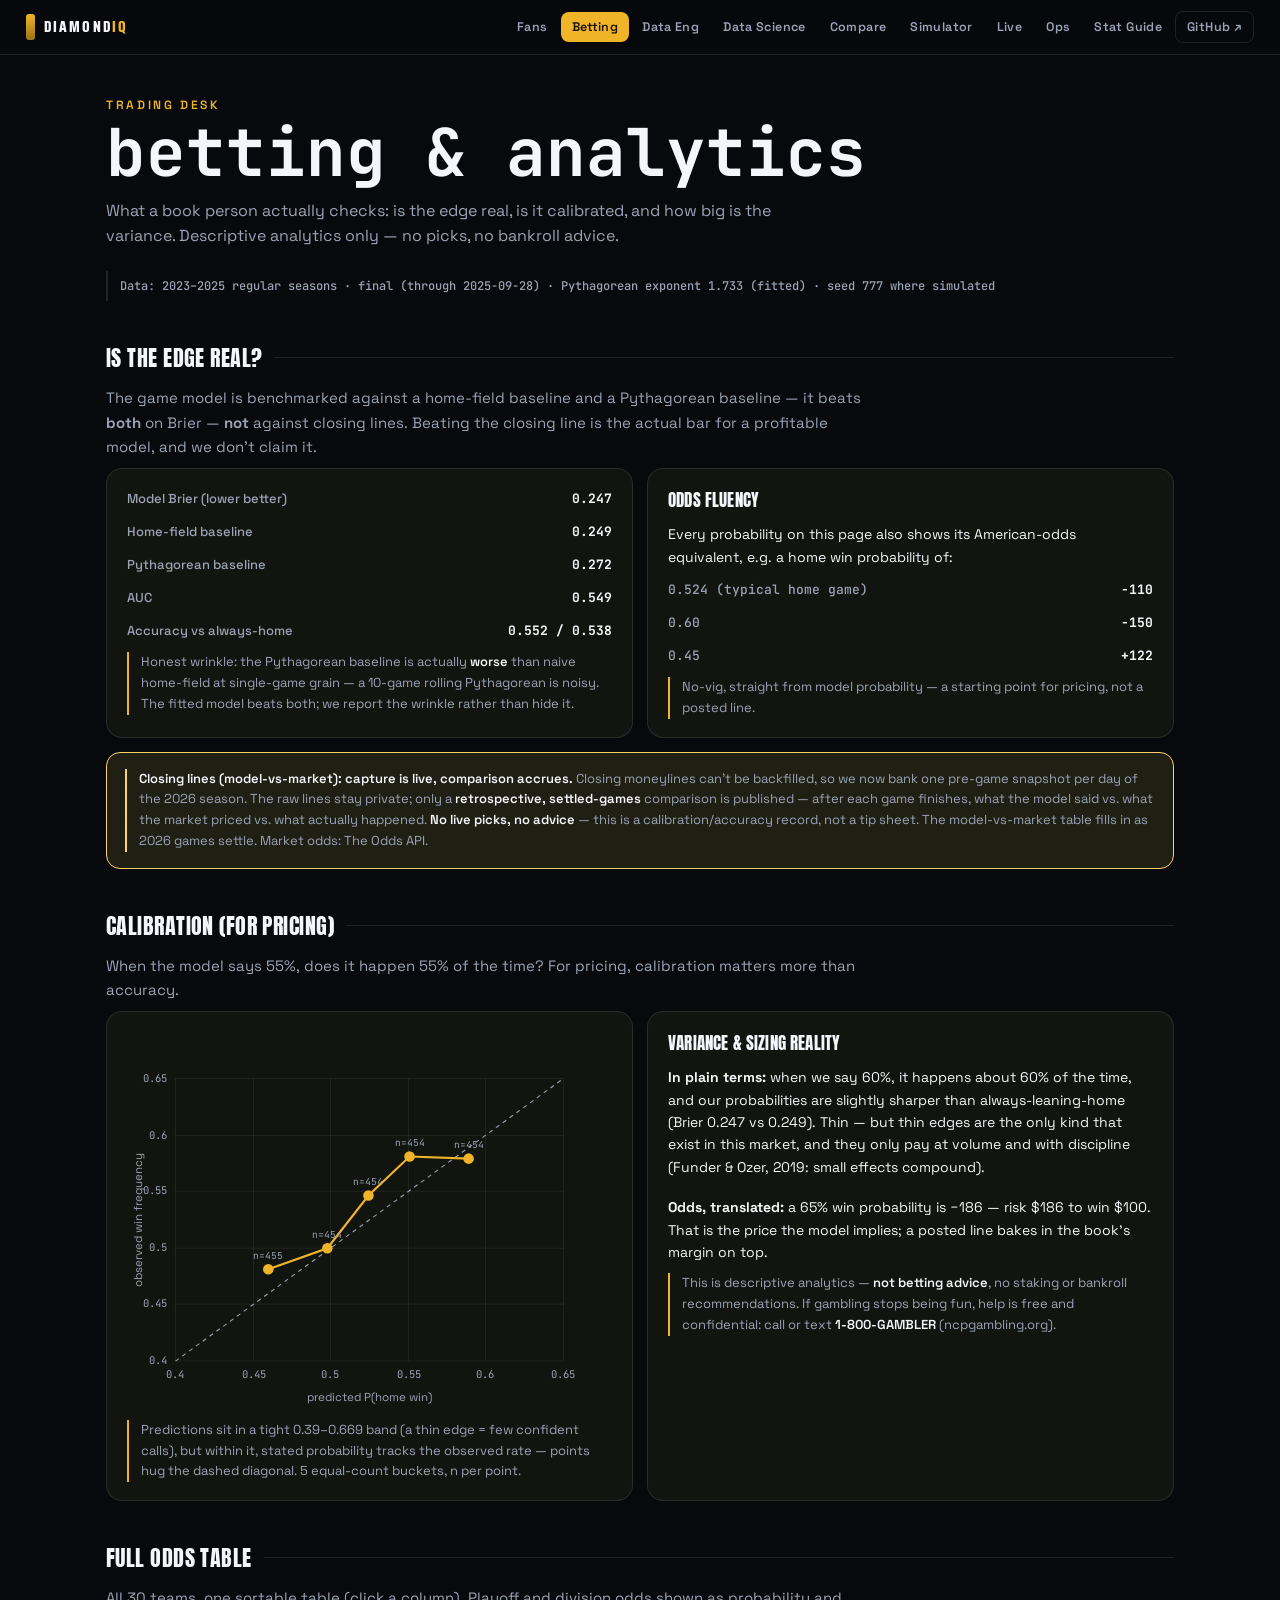
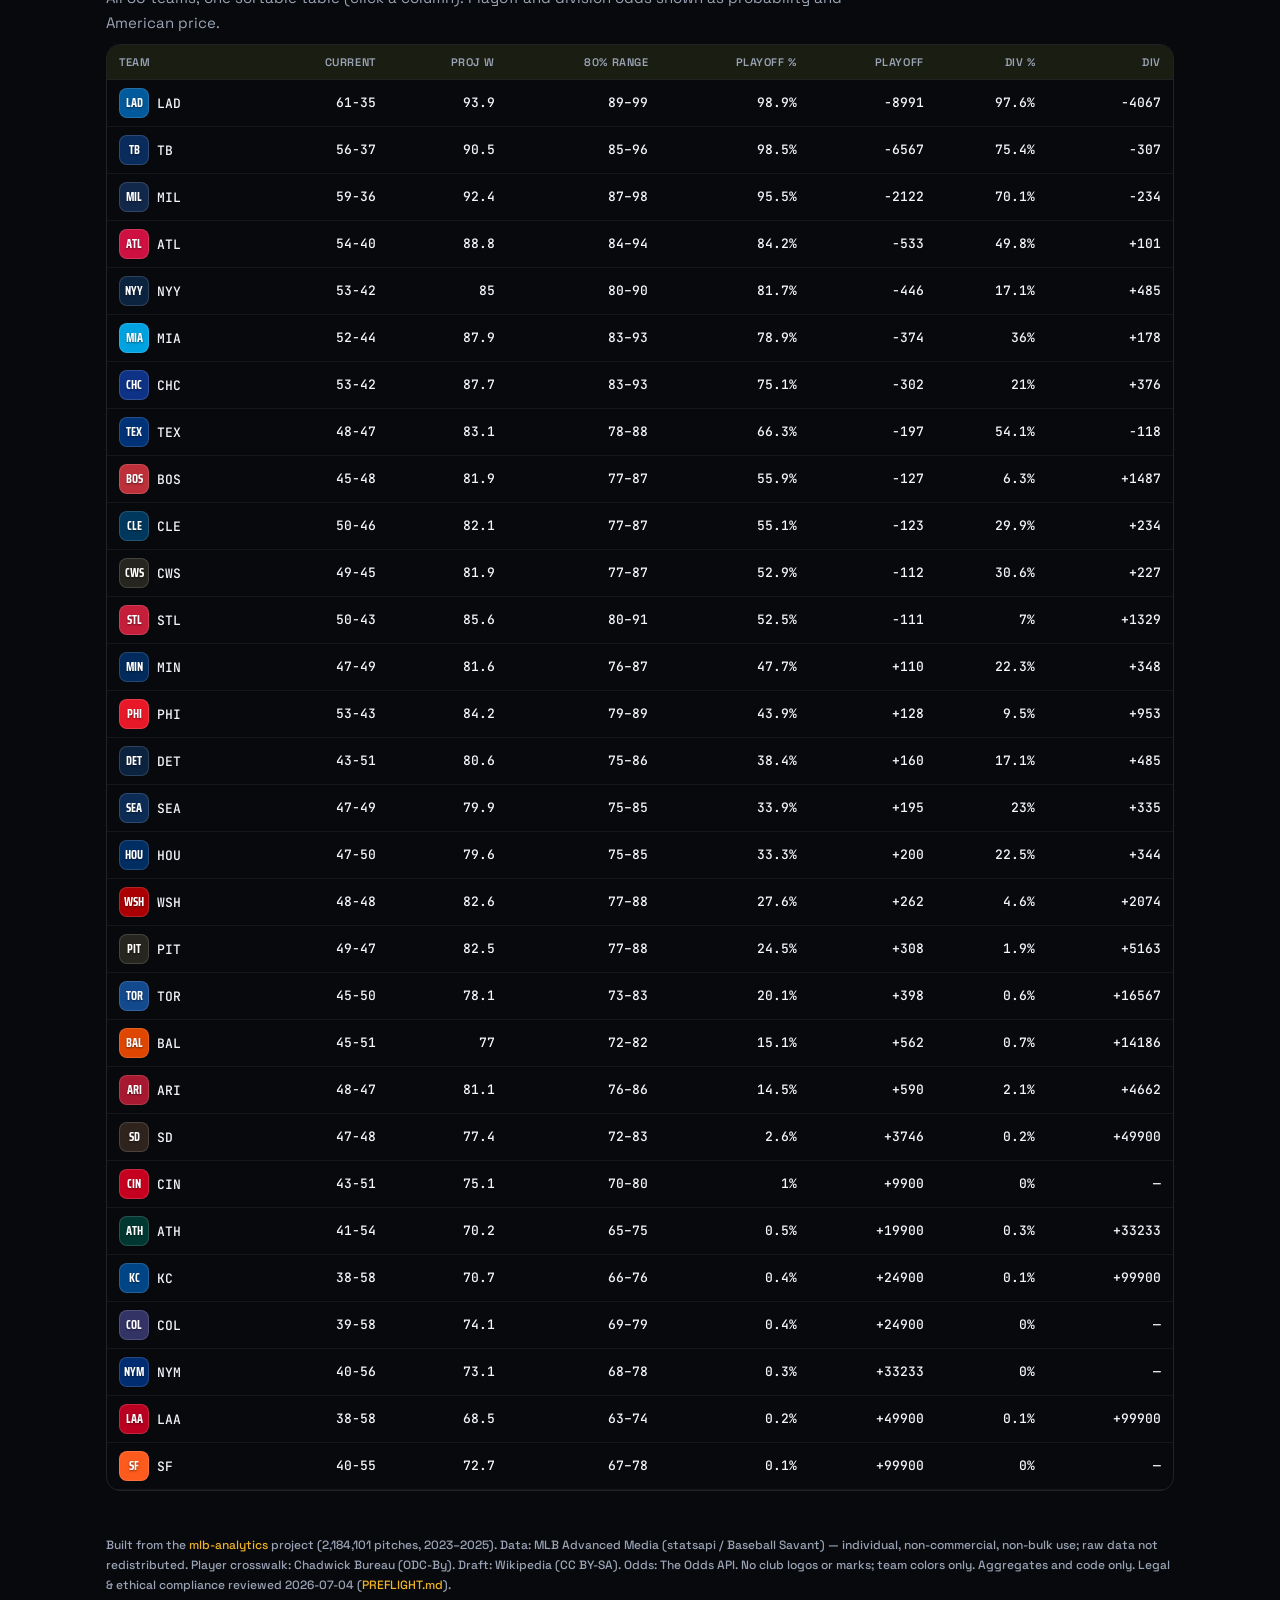
==== commit 637d5650: "nightly: 2026 refresh 2026-09-25" ====
--- a/docs/betting.html
+++ b/docs/betting.html
@@ -1,2 +1,2 @@
-<!doctype html><html lang="en"><head><meta charset="utf-8"><meta name="viewport" content="width=device-width, initial-scale=1"><title>DIAMONDIQ — Sports Betting & Analytics</title><meta name="description" content="A descriptive-analytics view for the trading desk: model-vs-baseline honesty, calibration for pricing, American-odds fluency, and a flat sortable odds table."><meta property="og:title" content="DIAMONDIQ — Sports Betting & Analytics"><meta property="og:description" content="A descriptive-analytics view for the trading desk: model-vs-baseline honesty, calibration for pricing, American-odds fluency, and a flat sortable odds table."><meta property="og:type" content="website"><meta name="twitter:card" content="summary"><link rel="preconnect" href="https://fonts.googleapis.com"><link rel="preconnect" href="https://fonts.gstatic.com" crossorigin><link href="https://fonts.googleapis.com/css2?family=Anton&family=Saira+Condensed:wght@600;700;800&family=Space+Grotesk:wght@400;500;600;700&family=JetBrains+Mono:wght@400;500;600;700&display=swap" rel="stylesheet"><link href="assets/site.css" rel="stylesheet"></head><body class="t-bet"><div class="nav"><div class="in"><a class="brand" href="index.html"><span class="bar"></span><span class="txt">DIAMOND<span style="color:var(--a);">IQ</span></span></a><button class="hamb" aria-label="Menu" aria-expanded="false" onclick="this.setAttribute('aria-expanded',this.getAttribute('aria-expanded')==='true'?'false':'true');toggleNav(this)">Menu</button><div class="navlinks" id="navlinks"><a href="fan.html">Fans</a><a href="betting.html" class="active">Betting</a><a href="data-eng.html">Data Eng</a><a href="data-science.html">Data Science</a><a href="compare.html">Compare</a><a href="simulator.html">Simulator</a><a href="live.html">Live</a><a href="ops.html">Ops</a><a href="glossary.html">Stat Guide</a><a class="ext" href="https://github.com/Steve27M/mlb-analytics" target="_blank" rel="noopener">GitHub ↗</a></div></div></div><div class="wrap"><div class="hero"><div class="eyebrow">Trading desk</div><h1>betting &amp; analytics</h1><p>What a book person actually checks: is the edge real, is it calibrated, and how big is the variance. Descriptive analytics only — no picks, no bankroll advice.</p></div><div class="prov">Data: 2023–2025 regular seasons · final (through 2025-09-28) · Pythagorean exponent 1.733 (fitted) · seed 777 where simulated</div><div class="sec"><h2>Is the edge real?</h2><span class="line"></span></div><p class="lead">The game model is benchmarked against a home-field baseline and a Pythagorean baseline — it beats <b>both</b> on Brier — <b>not</b> against closing lines. Beating the closing line is the actual bar for a profitable model, and we don't claim it.</p><div class="grid"><div class="card"><div class="kv"><span>Model Brier (lower better)</span><b class="pos">0.247</b></div><div class="kv"><span>Home-field baseline</span><b>0.249</b></div><div class="kv"><span>Pythagorean baseline</span><b>0.272</b></div><div class="kv"><span>AUC</span><b>0.549</b></div><div class="kv"><span>Accuracy vs always-home</span><b>0.552 / 0.538</b></div><div class="read">Honest wrinkle: the Pythagorean baseline is actually <b>worse</b> than naive home-field at single-game grain — a 10-game rolling Pythagorean is noisy. The fitted model beats both; we report the wrinkle rather than hide it.</div></div><div class="card"><div class="name" style="font-size:17px">Odds fluency</div><div class="def">Every probability on this page also shows its American-odds equivalent, e.g. a home win probability of:</div><div class="kv"><span class="mono">0.524 (typical home game)</span><b class="mono">-110</b></div><div class="kv"><span class="mono">0.60</span><b class="mono">-150</b></div><div class="kv"><span class="mono">0.45</span><b class="mono">+122</b></div><div class="read">No-vig, straight from model probability — a starting point for pricing, not a posted line.</div></div></div><div class="card callout" style="margin-top:14px"><div class="read"><b>Closing lines (model-vs-market): capture is live, comparison accrues.</b> Closing moneylines can't be backfilled, so we now bank one pre-game snapshot per day of the 2026 season. The raw lines stay private; only a <b>retrospective, settled-games</b> comparison is published — after each game finishes, what the model said vs. what the market priced vs. what actually happened. <b>No live picks, no advice</b> — this is a calibration/accuracy record, not a tip sheet. The model-vs-market table fills in as 2026 games settle. Market odds: <a href="https://the-odds-api.com">The Odds API</a>.</div></div><div class="sec"><h2>Calibration (for pricing)</h2><span class="line"></span></div><p class="lead">When the model says 55%, does it happen 55% of the time? For pricing, calibration matters more than accuracy.</p><div class="grid"><div class="card"><div class="calib"><svg viewBox="0 0 460 360" role="img" aria-label="Reliability plot: predicted home-win probability vs observed frequency, 5 quantile buckets"><line x1="46" y1="314" x2="46" y2="46" stroke="rgba(255,255,255,.06)"/><line x1="46" y1="314" x2="414" y2="314" stroke="rgba(255,255,255,.06)"/><text x="46" y="330" fill="var(--sub)" font-size="10" font-family="JetBrains Mono" text-anchor="middle">0.4</text><text x="38" y="317" fill="var(--sub)" font-size="10" font-family="JetBrains Mono" text-anchor="end">0.4</text><line x1="120" y1="314" x2="120" y2="46" stroke="rgba(255,255,255,.06)"/><line x1="46" y1="260" x2="414" y2="260" stroke="rgba(255,255,255,.06)"/><text x="120" y="330" fill="var(--sub)" font-size="10" font-family="JetBrains Mono" text-anchor="middle">0.45</text><text x="38" y="263" fill="var(--sub)" font-size="10" font-family="JetBrains Mono" text-anchor="end">0.45</text><line x1="193" y1="314" x2="193" y2="46" stroke="rgba(255,255,255,.06)"/><line x1="46" y1="207" x2="414" y2="207" stroke="rgba(255,255,255,.06)"/><text x="193" y="330" fill="var(--sub)" font-size="10" font-family="JetBrains Mono" text-anchor="middle">0.5</text><text x="38" y="210" fill="var(--sub)" font-size="10" font-family="JetBrains Mono" text-anchor="end">0.5</text><line x1="267" y1="314" x2="267" y2="46" stroke="rgba(255,255,255,.06)"/><line x1="46" y1="153" x2="414" y2="153" stroke="rgba(255,255,255,.06)"/><text x="267" y="330" fill="var(--sub)" font-size="10" font-family="JetBrains Mono" text-anchor="middle">0.55</text><text x="38" y="156" fill="var(--sub)" font-size="10" font-family="JetBrains Mono" text-anchor="end">0.55</text><line x1="340" y1="314" x2="340" y2="46" stroke="rgba(255,255,255,.06)"/><line x1="46" y1="100" x2="414" y2="100" stroke="rgba(255,255,255,.06)"/><text x="340" y="330" fill="var(--sub)" font-size="10" font-family="JetBrains Mono" text-anchor="middle">0.6</text><text x="38" y="103" fill="var(--sub)" font-size="10" font-family="JetBrains Mono" text-anchor="end">0.6</text><line x1="414" y1="314" x2="414" y2="46" stroke="rgba(255,255,255,.06)"/><line x1="46" y1="46" x2="414" y2="46" stroke="rgba(255,255,255,.06)"/><text x="414" y="330" fill="var(--sub)" font-size="10" font-family="JetBrains Mono" text-anchor="middle">0.65</text><text x="38" y="49" fill="var(--sub)" font-size="10" font-family="JetBrains Mono" text-anchor="end">0.65</text><line x1="46" y1="314" x2="414" y2="46" stroke="var(--sub)" stroke-dasharray="4 4"/><path d="M134 227 L190 207 L229 157 L268 120 L324 122" fill="none" stroke="var(--a)" stroke-width="2"/><circle cx="134" cy="227" r="5" fill="var(--a)"/><text x="134" y="217" fill="var(--sub)" font-size="9" font-family="JetBrains Mono" text-anchor="middle">n=455</text><circle cx="190" cy="207" r="5" fill="var(--a)"/><text x="190" y="197" fill="var(--sub)" font-size="9" font-family="JetBrains Mono" text-anchor="middle">n=454</text><circle cx="229" cy="157" r="5" fill="var(--a)"/><text x="229" y="147" fill="var(--sub)" font-size="9" font-family="JetBrains Mono" text-anchor="middle">n=454</text><circle cx="268" cy="120" r="5" fill="var(--a)"/><text x="268" y="110" fill="var(--sub)" font-size="9" font-family="JetBrains Mono" text-anchor="middle">n=454</text><circle cx="324" cy="122" r="5" fill="var(--a)"/><text x="324" y="112" fill="var(--sub)" font-size="9" font-family="JetBrains Mono" text-anchor="middle">n=454</text><text x="230" y="352" fill="var(--sub)" font-size="11" font-family="Space Grotesk" text-anchor="middle">predicted P(home win)</text><text x="14" y="180" fill="var(--sub)" font-size="11" font-family="Space Grotesk" text-anchor="middle" transform="rotate(-90 14 180)">observed win frequency</text></svg></div><div class="read">Predictions sit in a tight 0.39–0.669 band (a thin edge = few confident calls), but within it, stated probability tracks the observed rate — points hug the dashed diagonal. 5 equal-count buckets, n per point.</div></div><div class="card"><div class="name" style="font-size:17px">Variance &amp; sizing reality</div><div class="def"><b>In plain terms:</b> when we say 60%, it happens about 60% of the time, and our probabilities are slightly sharper than always-leaning-home (Brier 0.247 vs 0.249). Thin — but thin edges are the only kind that exist in this market, and they only pay at volume and with discipline (Funder &amp; Ozer, 2019: small effects compound).</div><div class="def" style="margin-top:8px"><b>Odds, translated:</b> a 65% win probability is −186 — risk $186 to win $100. That is the price the model implies; a posted line bakes in the book's margin on top.</div><div class="read">This is descriptive analytics — <b>not betting advice</b>, no staking or bankroll recommendations. If gambling stops being fun, help is free and confidential: call or text <b>1-800-GAMBLER</b> (ncpgambling.org).</div></div></div><div class="sec"><h2>Full odds table</h2><span class="line"></span></div><p class="lead">All 30 teams, one sortable table (click a column). Playoff and division odds shown as probability and American price.</p><div class="tblwrap"><table class="flat" id="oddstbl"><thead><tr><th>Team</th><th>Current</th><th>Proj W</th><th data-nosort>80% range</th><th>Playoff %</th><th>Playoff</th><th>Div %</th><th>Div</th></tr></thead><tbody><tr><td data-v="LAD"><span class="mono-chip" style="background:#005A9C" title="Los Angeles Dodgers">LAD</span> LAD</td><td data-v="61">61-35</td><td data-v="93.9">93.9</td><td>89–99</td><td data-v="0.989">98.9%</td><td data-v="0.989" class="mono">-8991</td><td data-v="0.976">97.6%</td><td data-v="0.976" class="mono">-4067</td></tr><tr><td data-v="TB"><span class="mono-chip" style="background:#092C5C" title="Tampa Bay Rays">TB</span> TB</td><td data-v="56">56-37</td><td data-v="90.5">90.5</td><td>85–96</td><td data-v="0.985">98.5%</td><td data-v="0.985" class="mono">-6567</td><td data-v="0.754">75.4%</td><td data-v="0.754" class="mono">-307</td></tr><tr><td data-v="MIL"><span class="mono-chip" style="background:#12284B" title="Milwaukee Brewers">MIL</span> MIL</td><td data-v="59">59-36</td><td data-v="92.4">92.4</td><td>87–98</td><td data-v="0.955">95.5%</td><td data-v="0.955" class="mono">-2122</td><td data-v="0.701">70.1%</td><td data-v="0.701" class="mono">-234</td></tr><tr><td data-v="ATL"><span class="mono-chip" style="background:#CE1141" title="Atlanta Braves">ATL</span> ATL</td><td data-v="54">54-40</td><td data-v="88.8">88.8</td><td>84–94</td><td data-v="0.842">84.2%</td><td data-v="0.842" class="mono">-533</td><td data-v="0.498">49.8%</td><td data-v="0.498" class="mono">+101</td></tr><tr><td data-v="NYY"><span class="mono-chip" style="background:#0C2340" title="New York Yankees">NYY</span> NYY</td><td data-v="53">53-42</td><td data-v="85.0">85</td><td>80–90</td><td data-v="0.817">81.7%</td><td data-v="0.817" class="mono">-446</td><td data-v="0.171">17.1%</td><td data-v="0.171" class="mono">+485</td></tr><tr><td data-v="MIA"><span class="mono-chip" style="background:#00A3E0" title="Miami Marlins">MIA</span> MIA</td><td data-v="52">52-44</td><td data-v="87.9">87.9</td><td>83–93</td><td data-v="0.789">78.9%</td><td data-v="0.789" class="mono">-374</td><td data-v="0.36">36%</td><td data-v="0.36" class="mono">+178</td></tr><tr><td data-v="CHC"><span class="mono-chip" style="background:#0E3386" title="Chicago Cubs">CHC</span> CHC</td><td data-v="53">53-42</td><td data-v="87.7">87.7</td><td>83–93</td><td data-v="0.751">75.1%</td><td data-v="0.751" class="mono">-302</td><td data-v="0.21">21%</td><td data-v="0.21" class="mono">+376</td></tr><tr><td data-v="TEX"><span class="mono-chip" style="background:#003278" title="Texas Rangers">TEX</span> TEX</td><td data-v="48">48-47</td><td data-v="83.1">83.1</td><td>78–88</td><td data-v="0.663">66.3%</td><td data-v="0.663" class="mono">-197</td><td data-v="0.541">54.1%</td><td data-v="0.541" class="mono">-118</td></tr><tr><td data-v="BOS"><span class="mono-chip" style="background:#BD3039" title="Boston Red Sox">BOS</span> BOS</td><td data-v="45">45-48</td><td data-v="81.9">81.9</td><td>77–87</td><td data-v="0.559">55.9%</td><td data-v="0.559" class="mono">-127</td><td data-v="0.063">6.3%</td><td data-v="0.063" class="mono">+1487</td></tr><tr><td data-v="CLE"><span class="mono-chip" style="background:#00385D" title="Cleveland Guardians">CLE</span> CLE</td><td data-v="50">50-46</td><td data-v="82.1">82.1</td><td>77–87</td><td data-v="0.551">55.1%</td><td data-v="0.551" class="mono">-123</td><td data-v="0.299">29.9%</td><td data-v="0.299" class="mono">+234</td></tr><tr><td data-v="CWS"><span class="mono-chip" style="background:#27251F" title="Chicago White Sox">CWS</span> CWS</td><td data-v="49">49-45</td><td data-v="81.9">81.9</td><td>77–87</td><td data-v="0.529">52.9%</td><td data-v="0.529" class="mono">-112</td><td data-v="0.306">30.6%</td><td data-v="0.306" class="mono">+227</td></tr><tr><td data-v="STL"><span class="mono-chip" style="background:#C41E3A" title="St. Louis Cardinals">STL</span> STL</td><td data-v="50">50-43</td><td data-v="85.6">85.6</td><td>80–91</td><td data-v="0.525">52.5%</td><td data-v="0.525" class="mono">-111</td><td data-v="0.07">7%</td><td data-v="0.07" class="mono">+1329</td></tr><tr><td data-v="MIN"><span class="mono-chip" style="background:#002B5C" title="Minnesota Twins">MIN</span> MIN</td><td data-v="47">47-49</td><td data-v="81.6">81.6</td><td>76–87</td><td data-v="0.476">47.6%</td><td data-v="0.476" class="mono">+110</td><td data-v="0.223">22.3%</td><td data-v="0.223" class="mono">+348</td></tr><tr><td data-v="PHI"><span class="mono-chip" style="background:#E81828" title="Philadelphia Phillies">PHI</span> PHI</td><td data-v="53">53-43</td><td data-v="84.2">84.2</td><td>79–89</td><td data-v="0.439">43.9%</td><td data-v="0.439" class="mono">+128</td><td data-v="0.095">9.5%</td><td data-v="0.095" class="mono">+953</td></tr><tr><td data-v="DET"><span class="mono-chip" style="background:#0C2340" title="Detroit Tigers">DET</span> DET</td><td data-v="43">43-51</td><td data-v="80.6">80.6</td><td>75–86</td><td data-v="0.384">38.4%</td><td data-v="0.384" class="mono">+160</td><td data-v="0.171">17.1%</td><td data-v="0.171" class="mono">+485</td></tr><tr><td data-v="SEA"><span class="mono-chip" style="background:#0C2C56" title="Seattle Mariners">SEA</span> SEA</td><td data-v="47">47-49</td><td data-v="79.9">79.9</td><td>75–85</td><td data-v="0.339">33.9%</td><td data-v="0.339" class="mono">+195</td><td data-v="0.23">23%</td><td data-v="0.23" class="mono">+335</td></tr><tr><td data-v="HOU"><span class="mono-chip" style="background:#002D62" title="Houston Astros">HOU</span> HOU</td><td data-v="47">47-50</td><td data-v="79.6">79.6</td><td>75–85</td><td data-v="0.333">33.3%</td><td data-v="0.333" class="mono">+200</td><td data-v="0.225">22.5%</td><td data-v="0.225" class="mono">+344</td></tr><tr><td data-v="WSH"><span class="mono-chip" style="background:#AB0003" title="Washington Nationals">WSH</span> WSH</td><td data-v="48">48-48</td><td data-v="82.6">82.6</td><td>77–88</td><td data-v="0.276">27.6%</td><td data-v="0.276" class="mono">+262</td><td data-v="0.046">4.6%</td><td data-v="0.046" class="mono">+2074</td></tr><tr><td data-v="PIT"><span class="mono-chip" style="background:#27251F" title="Pittsburgh Pirates">PIT</span> PIT</td><td data-v="49">49-47</td><td data-v="82.5">82.5</td><td>77–88</td><td data-v="0.245">24.5%</td><td data-v="0.245" class="mono">+308</td><td data-v="0.019">1.9%</td><td data-v="0.019" class="mono">+5163</td></tr><tr><td data-v="TOR"><span class="mono-chip" style="background:#134A8E" title="Toronto Blue Jays">TOR</span> TOR</td><td data-v="45">45-50</td><td data-v="78.1">78.1</td><td>73–83</td><td data-v="0.201">20.1%</td><td data-v="0.201" class="mono">+398</td><td data-v="0.006">0.6%</td><td data-v="0.006" class="mono">+16567</td></tr><tr><td data-v="BAL"><span class="mono-chip" style="background:#DF4601" title="Baltimore Orioles">BAL</span> BAL</td><td data-v="45">45-51</td><td data-v="77.0">77</td><td>72–82</td><td data-v="0.151">15.1%</td><td data-v="0.151" class="mono">+562</td><td data-v="0.007">0.7%</td><td data-v="0.007" class="mono">+14186</td></tr><tr><td data-v="ARI"><span class="mono-chip" style="background:#A71930" title="Arizona Diamondbacks">ARI</span> ARI</td><td data-v="48">48-47</td><td data-v="81.1">81.1</td><td>76–86</td><td data-v="0.145">14.5%</td><td data-v="0.145" class="mono">+590</td><td data-v="0.021">2.1%</td><td data-v="0.021" class="mono">+4662</td></tr><tr><td data-v="SD"><span class="mono-chip" style="background:#2F241D" title="San Diego Padres">SD</span> SD</td><td data-v="47">47-48</td><td data-v="77.4">77.4</td><td>72–83</td><td data-v="0.026">2.6%</td><td data-v="0.026" class="mono">+3746</td><td data-v="0.002">0.2%</td><td data-v="0.002" class="mono">+49900</td></tr><tr><td data-v="CIN"><span class="mono-chip" style="background:#C6011F" title="Cincinnati Reds">CIN</span> CIN</td><td data-v="43">43-51</td><td data-v="75.1">75.1</td><td>70–80</td><td data-v="0.01">1%</td><td data-v="0.01" class="mono">+9900</td><td data-v="0.0">0%</td><td data-v="0.0" class="mono">—</td></tr><tr><td data-v="ATH"><span class="mono-chip" style="background:#003831" title="Athletics">ATH</span> ATH</td><td data-v="41">41-54</td><td data-v="70.2">70.2</td><td>65–75</td><td data-v="0.005">0.5%</td><td data-v="0.005" class="mono">+19900</td><td data-v="0.003">0.3%</td><td data-v="0.003" class="mono">+33233</td></tr><tr><td data-v="KC"><span class="mono-chip" style="background:#004687" title="Kansas City Royals">KC</span> KC</td><td data-v="38">38-58</td><td data-v="70.7">70.7</td><td>66–76</td><td data-v="0.004">0.4%</td><td data-v="0.004" class="mono">+24900</td><td data-v="0.001">0.1%</td><td data-v="0.001" class="mono">+99900</td></tr><tr><td data-v="COL"><span class="mono-chip" style="background:#333366" title="Colorado Rockies">COL</span> COL</td><td data-v="39">39-58</td><td data-v="74.1">74.1</td><td>69–79</td><td data-v="0.004">0.4%</td><td data-v="0.004" class="mono">+24900</td><td data-v="0.0">0%</td><td data-v="0.0" class="mono">—</td></tr><tr><td data-v="NYM"><span class="mono-chip" style="background:#002D72" title="New York Mets">NYM</span> NYM</td><td data-v="40">40-56</td><td data-v="73.1">73.1</td><td>68–78</td><td data-v="0.003">0.3%</td><td data-v="0.003" class="mono">+33233</td><td data-v="0.0">0%</td><td data-v="0.0" class="mono">—</td></tr><tr><td data-v="LAA"><span class="mono-chip" style="background:#BA0021" title="Los Angeles Angels">LAA</span> LAA</td><td data-v="38">38-58</td><td data-v="68.5">68.5</td><td>63–74</td><td data-v="0.002">0.2%</td><td data-v="0.002" class="mono">+49900</td><td data-v="0.001">0.1%</td><td data-v="0.001" class="mono">+99900</td></tr><tr><td data-v="SF"><span class="mono-chip" style="background:#FD5A1E" title="San Francisco Giants">SF</span> SF</td><td data-v="40">40-55</td><td data-v="72.7">72.7</td><td>67–78</td><td data-v="0.001">0.1%</td><td data-v="0.001" class="mono">+99900</td><td data-v="0.0">0%</td><td data-v="0.0" class="mono">—</td></tr></tbody></table></div><footer>Built from the <a href="https://github.com/Steve27M/mlb-analytics">mlb-analytics</a> project (2,184,101 pitches, 2023–2025). Data: MLB Advanced Media (statsapi / Baseball Savant) — individual, non-commercial, non-bulk use; raw data not redistributed. Player crosswalk: Chadwick Bureau (ODC-By). Draft: Wikipedia (CC BY-SA). Odds: The Odds API. No club logos or marks; team colors only. Aggregates and code only. Legal &amp; ethical compliance reviewed 2026-07-04 (<a href="https://github.com/Steve27M/mlb-analytics/blob/main/PREFLIGHT.md">PREFLIGHT.md</a>).</footer><script src="assets/teams.js"></script><script src="assets/util.js"></script><script>document.querySelectorAll("table.flat").forEach(makeSortable);</script>
+<!doctype html><html lang="en"><head><meta charset="utf-8"><meta name="viewport" content="width=device-width, initial-scale=1"><title>DIAMONDIQ — Sports Betting & Analytics</title><meta name="description" content="A descriptive-analytics view for the trading desk: model-vs-baseline honesty, calibration for pricing, American-odds fluency, and a flat sortable odds table."><meta property="og:title" content="DIAMONDIQ — Sports Betting & Analytics"><meta property="og:description" content="A descriptive-analytics view for the trading desk: model-vs-baseline honesty, calibration for pricing, American-odds fluency, and a flat sortable odds table."><meta property="og:type" content="website"><meta name="twitter:card" content="summary"><link rel="preconnect" href="https://fonts.googleapis.com"><link rel="preconnect" href="https://fonts.gstatic.com" crossorigin><link href="https://fonts.googleapis.com/css2?family=Anton&family=Saira+Condensed:wght@600;700;800&family=Space+Grotesk:wght@400;500;600;700&family=JetBrains+Mono:wght@400;500;600;700&display=swap" rel="stylesheet"><link href="assets/site.css" rel="stylesheet"></head><body class="t-bet"><div class="nav"><div class="in"><a class="brand" href="index.html"><span class="bar"></span><span class="txt">DIAMOND<span style="color:var(--a);">IQ</span></span></a><button class="hamb" aria-label="Menu" aria-expanded="false" onclick="this.setAttribute('aria-expanded',this.getAttribute('aria-expanded')==='true'?'false':'true');toggleNav(this)">Menu</button><div class="navlinks" id="navlinks"><a href="fan.html">Fans</a><a href="betting.html" class="active">Betting</a><a href="data-eng.html">Data Eng</a><a href="data-science.html">Data Science</a><a href="compare.html">Compare</a><a href="simulator.html">Simulator</a><a href="live.html">Live</a><a href="ops.html">Ops</a><a href="glossary.html">Stat Guide</a><a class="ext" href="https://github.com/Steve27M/mlb-analytics" target="_blank" rel="noopener">GitHub ↗</a></div></div></div><div class="wrap"><div class="hero"><div class="eyebrow">Trading desk</div><h1>betting &amp; analytics</h1><p>What a book person actually checks: is the edge real, is it calibrated, and how big is the variance. Descriptive analytics only — no picks, no bankroll advice.</p></div><div class="prov">Data: 2023–2025 regular seasons · final (through 2025-09-28) · Pythagorean exponent 1.733 (fitted) · seed 777 where simulated</div><div class="sec"><h2>Is the edge real?</h2><span class="line"></span></div><p class="lead">The game model is benchmarked against a home-field baseline and a Pythagorean baseline — it beats <b>both</b> on Brier — <b>not</b> against closing lines. Beating the closing line is the actual bar for a profitable model, and we don't claim it.</p><div class="grid"><div class="card"><div class="kv"><span>Model Brier (lower better)</span><b class="pos">0.247</b></div><div class="kv"><span>Home-field baseline</span><b>0.249</b></div><div class="kv"><span>Pythagorean baseline</span><b>0.272</b></div><div class="kv"><span>AUC</span><b>0.549</b></div><div class="kv"><span>Accuracy vs always-home</span><b>0.552 / 0.538</b></div><div class="read">Honest wrinkle: the Pythagorean baseline is actually <b>worse</b> than naive home-field at single-game grain — a 10-game rolling Pythagorean is noisy. The fitted model beats both; we report the wrinkle rather than hide it.</div></div><div class="card"><div class="name" style="font-size:17px">Odds fluency</div><div class="def">Every probability on this page also shows its American-odds equivalent, e.g. a home win probability of:</div><div class="kv"><span class="mono">0.524 (typical home game)</span><b class="mono">-110</b></div><div class="kv"><span class="mono">0.60</span><b class="mono">-150</b></div><div class="kv"><span class="mono">0.45</span><b class="mono">+122</b></div><div class="read">No-vig, straight from model probability — a starting point for pricing, not a posted line.</div></div></div><div class="card callout" style="margin-top:14px"><div class="read"><b>Closing lines (model-vs-market): capture is live, comparison accrues.</b> Closing moneylines can't be backfilled, so we now bank one pre-game snapshot per day of the 2026 season. The raw lines stay private; only a <b>retrospective, settled-games</b> comparison is published — after each game finishes, what the model said vs. what the market priced vs. what actually happened. <b>No live picks, no advice</b> — this is a calibration/accuracy record, not a tip sheet. The model-vs-market table fills in as 2026 games settle. Market odds: <a href="https://the-odds-api.com">The Odds API</a>.</div></div><div class="sec"><h2>Calibration (for pricing)</h2><span class="line"></span></div><p class="lead">When the model says 55%, does it happen 55% of the time? For pricing, calibration matters more than accuracy.</p><div class="grid"><div class="card"><div class="calib"><svg viewBox="0 0 460 360" role="img" aria-label="Reliability plot: predicted home-win probability vs observed frequency, 5 quantile buckets"><line x1="46" y1="314" x2="46" y2="46" stroke="rgba(255,255,255,.06)"/><line x1="46" y1="314" x2="414" y2="314" stroke="rgba(255,255,255,.06)"/><text x="46" y="330" fill="var(--sub)" font-size="10" font-family="JetBrains Mono" text-anchor="middle">0.4</text><text x="38" y="317" fill="var(--sub)" font-size="10" font-family="JetBrains Mono" text-anchor="end">0.4</text><line x1="120" y1="314" x2="120" y2="46" stroke="rgba(255,255,255,.06)"/><line x1="46" y1="260" x2="414" y2="260" stroke="rgba(255,255,255,.06)"/><text x="120" y="330" fill="var(--sub)" font-size="10" font-family="JetBrains Mono" text-anchor="middle">0.45</text><text x="38" y="263" fill="var(--sub)" font-size="10" font-family="JetBrains Mono" text-anchor="end">0.45</text><line x1="193" y1="314" x2="193" y2="46" stroke="rgba(255,255,255,.06)"/><line x1="46" y1="207" x2="414" y2="207" stroke="rgba(255,255,255,.06)"/><text x="193" y="330" fill="var(--sub)" font-size="10" font-family="JetBrains Mono" text-anchor="middle">0.5</text><text x="38" y="210" fill="var(--sub)" font-size="10" font-family="JetBrains Mono" text-anchor="end">0.5</text><line x1="267" y1="314" x2="267" y2="46" stroke="rgba(255,255,255,.06)"/><line x1="46" y1="153" x2="414" y2="153" stroke="rgba(255,255,255,.06)"/><text x="267" y="330" fill="var(--sub)" font-size="10" font-family="JetBrains Mono" text-anchor="middle">0.55</text><text x="38" y="156" fill="var(--sub)" font-size="10" font-family="JetBrains Mono" text-anchor="end">0.55</text><line x1="340" y1="314" x2="340" y2="46" stroke="rgba(255,255,255,.06)"/><line x1="46" y1="100" x2="414" y2="100" stroke="rgba(255,255,255,.06)"/><text x="340" y="330" fill="var(--sub)" font-size="10" font-family="JetBrains Mono" text-anchor="middle">0.6</text><text x="38" y="103" fill="var(--sub)" font-size="10" font-family="JetBrains Mono" text-anchor="end">0.6</text><line x1="414" y1="314" x2="414" y2="46" stroke="rgba(255,255,255,.06)"/><line x1="46" y1="46" x2="414" y2="46" stroke="rgba(255,255,255,.06)"/><text x="414" y="330" fill="var(--sub)" font-size="10" font-family="JetBrains Mono" text-anchor="middle">0.65</text><text x="38" y="49" fill="var(--sub)" font-size="10" font-family="JetBrains Mono" text-anchor="end">0.65</text><line x1="46" y1="314" x2="414" y2="46" stroke="var(--sub)" stroke-dasharray="4 4"/><path d="M134 227 L190 207 L229 157 L268 120 L324 122" fill="none" stroke="var(--a)" stroke-width="2"/><circle cx="134" cy="227" r="5" fill="var(--a)"/><text x="134" y="217" fill="var(--sub)" font-size="9" font-family="JetBrains Mono" text-anchor="middle">n=455</text><circle cx="190" cy="207" r="5" fill="var(--a)"/><text x="190" y="197" fill="var(--sub)" font-size="9" font-family="JetBrains Mono" text-anchor="middle">n=454</text><circle cx="229" cy="157" r="5" fill="var(--a)"/><text x="229" y="147" fill="var(--sub)" font-size="9" font-family="JetBrains Mono" text-anchor="middle">n=454</text><circle cx="268" cy="120" r="5" fill="var(--a)"/><text x="268" y="110" fill="var(--sub)" font-size="9" font-family="JetBrains Mono" text-anchor="middle">n=454</text><circle cx="324" cy="122" r="5" fill="var(--a)"/><text x="324" y="112" fill="var(--sub)" font-size="9" font-family="JetBrains Mono" text-anchor="middle">n=454</text><text x="230" y="352" fill="var(--sub)" font-size="11" font-family="Space Grotesk" text-anchor="middle">predicted P(home win)</text><text x="14" y="180" fill="var(--sub)" font-size="11" font-family="Space Grotesk" text-anchor="middle" transform="rotate(-90 14 180)">observed win frequency</text></svg></div><div class="read">Predictions sit in a tight 0.39–0.669 band (a thin edge = few confident calls), but within it, stated probability tracks the observed rate — points hug the dashed diagonal. 5 equal-count buckets, n per point.</div></div><div class="card"><div class="name" style="font-size:17px">Variance &amp; sizing reality</div><div class="def"><b>In plain terms:</b> when we say 60%, it happens about 60% of the time, and our probabilities are slightly sharper than always-leaning-home (Brier 0.247 vs 0.249). Thin — but thin edges are the only kind that exist in this market, and they only pay at volume and with discipline (Funder &amp; Ozer, 2019: small effects compound).</div><div class="def" style="margin-top:8px"><b>Odds, translated:</b> a 65% win probability is −186 — risk $186 to win $100. That is the price the model implies; a posted line bakes in the book's margin on top.</div><div class="read">This is descriptive analytics — <b>not betting advice</b>, no staking or bankroll recommendations. If gambling stops being fun, help is free and confidential: call or text <b>1-800-GAMBLER</b> (ncpgambling.org).</div></div></div><div class="sec"><h2>Full odds table</h2><span class="line"></span></div><p class="lead">All 30 teams, one sortable table (click a column). Playoff and division odds shown as probability and American price.</p><div class="tblwrap"><table class="flat" id="oddstbl"><thead><tr><th>Team</th><th>Current</th><th>Proj W</th><th data-nosort>80% range</th><th>Playoff %</th><th>Playoff</th><th>Div %</th><th>Div</th></tr></thead><tbody><tr><td data-v="LAD"><span class="mono-chip" style="background:#005A9C" title="Los Angeles Dodgers">LAD</span> LAD</td><td data-v="61">61-35</td><td data-v="93.9">93.9</td><td>89–99</td><td data-v="0.989">98.9%</td><td data-v="0.989" class="mono">-8991</td><td data-v="0.976">97.6%</td><td data-v="0.976" class="mono">-4067</td></tr><tr><td data-v="TB"><span class="mono-chip" style="background:#092C5C" title="Tampa Bay Rays">TB</span> TB</td><td data-v="56">56-37</td><td data-v="90.5">90.5</td><td>85–96</td><td data-v="0.985">98.5%</td><td data-v="0.985" class="mono">-6567</td><td data-v="0.754">75.4%</td><td data-v="0.754" class="mono">-307</td></tr><tr><td data-v="MIL"><span class="mono-chip" style="background:#12284B" title="Milwaukee Brewers">MIL</span> MIL</td><td data-v="59">59-36</td><td data-v="92.4">92.4</td><td>87–98</td><td data-v="0.955">95.5%</td><td data-v="0.955" class="mono">-2122</td><td data-v="0.701">70.1%</td><td data-v="0.701" class="mono">-234</td></tr><tr><td data-v="ATL"><span class="mono-chip" style="background:#CE1141" title="Atlanta Braves">ATL</span> ATL</td><td data-v="54">54-40</td><td data-v="88.8">88.8</td><td>84–94</td><td data-v="0.842">84.2%</td><td data-v="0.842" class="mono">-533</td><td data-v="0.498">49.8%</td><td data-v="0.498" class="mono">+101</td></tr><tr><td data-v="NYY"><span class="mono-chip" style="background:#0C2340" title="New York Yankees">NYY</span> NYY</td><td data-v="53">53-42</td><td data-v="85.0">85</td><td>80–90</td><td data-v="0.817">81.7%</td><td data-v="0.817" class="mono">-446</td><td data-v="0.171">17.1%</td><td data-v="0.171" class="mono">+485</td></tr><tr><td data-v="MIA"><span class="mono-chip" style="background:#00A3E0" title="Miami Marlins">MIA</span> MIA</td><td data-v="52">52-44</td><td data-v="87.9">87.9</td><td>83–93</td><td data-v="0.789">78.9%</td><td data-v="0.789" class="mono">-374</td><td data-v="0.36">36%</td><td data-v="0.36" class="mono">+178</td></tr><tr><td data-v="CHC"><span class="mono-chip" style="background:#0E3386" title="Chicago Cubs">CHC</span> CHC</td><td data-v="53">53-42</td><td data-v="87.7">87.7</td><td>83–93</td><td data-v="0.751">75.1%</td><td data-v="0.751" class="mono">-302</td><td data-v="0.21">21%</td><td data-v="0.21" class="mono">+376</td></tr><tr><td data-v="TEX"><span class="mono-chip" style="background:#003278" title="Texas Rangers">TEX</span> TEX</td><td data-v="48">48-47</td><td data-v="83.1">83.1</td><td>78–88</td><td data-v="0.663">66.3%</td><td data-v="0.663" class="mono">-197</td><td data-v="0.541">54.1%</td><td data-v="0.541" class="mono">-118</td></tr><tr><td data-v="BOS"><span class="mono-chip" style="background:#BD3039" title="Boston Red Sox">BOS</span> BOS</td><td data-v="45">45-48</td><td data-v="81.9">81.9</td><td>77–87</td><td data-v="0.559">55.9%</td><td data-v="0.559" class="mono">-127</td><td data-v="0.063">6.3%</td><td data-v="0.063" class="mono">+1487</td></tr><tr><td data-v="CLE"><span class="mono-chip" style="background:#00385D" title="Cleveland Guardians">CLE</span> CLE</td><td data-v="50">50-46</td><td data-v="82.1">82.1</td><td>77–87</td><td data-v="0.551">55.1%</td><td data-v="0.551" class="mono">-123</td><td data-v="0.299">29.9%</td><td data-v="0.299" class="mono">+234</td></tr><tr><td data-v="CWS"><span class="mono-chip" style="background:#27251F" title="Chicago White Sox">CWS</span> CWS</td><td data-v="49">49-45</td><td data-v="81.9">81.9</td><td>77–87</td><td data-v="0.529">52.9%</td><td data-v="0.529" class="mono">-112</td><td data-v="0.306">30.6%</td><td data-v="0.306" class="mono">+227</td></tr><tr><td data-v="STL"><span class="mono-chip" style="background:#C41E3A" title="St. Louis Cardinals">STL</span> STL</td><td data-v="50">50-43</td><td data-v="85.6">85.6</td><td>80–91</td><td data-v="0.525">52.5%</td><td data-v="0.525" class="mono">-111</td><td data-v="0.07">7%</td><td data-v="0.07" class="mono">+1329</td></tr><tr><td data-v="MIN"><span class="mono-chip" style="background:#002B5C" title="Minnesota Twins">MIN</span> MIN</td><td data-v="47">47-49</td><td data-v="81.6">81.6</td><td>76–87</td><td data-v="0.477">47.7%</td><td data-v="0.477" class="mono">+110</td><td data-v="0.223">22.3%</td><td data-v="0.223" class="mono">+348</td></tr><tr><td data-v="PHI"><span class="mono-chip" style="background:#E81828" title="Philadelphia Phillies">PHI</span> PHI</td><td data-v="53">53-43</td><td data-v="84.2">84.2</td><td>79–89</td><td data-v="0.439">43.9%</td><td data-v="0.439" class="mono">+128</td><td data-v="0.095">9.5%</td><td data-v="0.095" class="mono">+953</td></tr><tr><td data-v="DET"><span class="mono-chip" style="background:#0C2340" title="Detroit Tigers">DET</span> DET</td><td data-v="43">43-51</td><td data-v="80.6">80.6</td><td>75–86</td><td data-v="0.384">38.4%</td><td data-v="0.384" class="mono">+160</td><td data-v="0.171">17.1%</td><td data-v="0.171" class="mono">+485</td></tr><tr><td data-v="SEA"><span class="mono-chip" style="background:#0C2C56" title="Seattle Mariners">SEA</span> SEA</td><td data-v="47">47-49</td><td data-v="79.9">79.9</td><td>75–85</td><td data-v="0.339">33.9%</td><td data-v="0.339" class="mono">+195</td><td data-v="0.23">23%</td><td data-v="0.23" class="mono">+335</td></tr><tr><td data-v="HOU"><span class="mono-chip" style="background:#002D62" title="Houston Astros">HOU</span> HOU</td><td data-v="47">47-50</td><td data-v="79.6">79.6</td><td>75–85</td><td data-v="0.333">33.3%</td><td data-v="0.333" class="mono">+200</td><td data-v="0.225">22.5%</td><td data-v="0.225" class="mono">+344</td></tr><tr><td data-v="WSH"><span class="mono-chip" style="background:#AB0003" title="Washington Nationals">WSH</span> WSH</td><td data-v="48">48-48</td><td data-v="82.6">82.6</td><td>77–88</td><td data-v="0.276">27.6%</td><td data-v="0.276" class="mono">+262</td><td data-v="0.046">4.6%</td><td data-v="0.046" class="mono">+2074</td></tr><tr><td data-v="PIT"><span class="mono-chip" style="background:#27251F" title="Pittsburgh Pirates">PIT</span> PIT</td><td data-v="49">49-47</td><td data-v="82.5">82.5</td><td>77–88</td><td data-v="0.245">24.5%</td><td data-v="0.245" class="mono">+308</td><td data-v="0.019">1.9%</td><td data-v="0.019" class="mono">+5163</td></tr><tr><td data-v="TOR"><span class="mono-chip" style="background:#134A8E" title="Toronto Blue Jays">TOR</span> TOR</td><td data-v="45">45-50</td><td data-v="78.1">78.1</td><td>73–83</td><td data-v="0.201">20.1%</td><td data-v="0.201" class="mono">+398</td><td data-v="0.006">0.6%</td><td data-v="0.006" class="mono">+16567</td></tr><tr><td data-v="BAL"><span class="mono-chip" style="background:#DF4601" title="Baltimore Orioles">BAL</span> BAL</td><td data-v="45">45-51</td><td data-v="77.0">77</td><td>72–82</td><td data-v="0.151">15.1%</td><td data-v="0.151" class="mono">+562</td><td data-v="0.007">0.7%</td><td data-v="0.007" class="mono">+14186</td></tr><tr><td data-v="ARI"><span class="mono-chip" style="background:#A71930" title="Arizona Diamondbacks">ARI</span> ARI</td><td data-v="48">48-47</td><td data-v="81.1">81.1</td><td>76–86</td><td data-v="0.145">14.5%</td><td data-v="0.145" class="mono">+590</td><td data-v="0.021">2.1%</td><td data-v="0.021" class="mono">+4662</td></tr><tr><td data-v="SD"><span class="mono-chip" style="background:#2F241D" title="San Diego Padres">SD</span> SD</td><td data-v="47">47-48</td><td data-v="77.4">77.4</td><td>72–83</td><td data-v="0.026">2.6%</td><td data-v="0.026" class="mono">+3746</td><td data-v="0.002">0.2%</td><td data-v="0.002" class="mono">+49900</td></tr><tr><td data-v="CIN"><span class="mono-chip" style="background:#C6011F" title="Cincinnati Reds">CIN</span> CIN</td><td data-v="43">43-51</td><td data-v="75.1">75.1</td><td>70–80</td><td data-v="0.01">1%</td><td data-v="0.01" class="mono">+9900</td><td data-v="0.0">0%</td><td data-v="0.0" class="mono">—</td></tr><tr><td data-v="ATH"><span class="mono-chip" style="background:#003831" title="Athletics">ATH</span> ATH</td><td data-v="41">41-54</td><td data-v="70.2">70.2</td><td>65–75</td><td data-v="0.005">0.5%</td><td data-v="0.005" class="mono">+19900</td><td data-v="0.003">0.3%</td><td data-v="0.003" class="mono">+33233</td></tr><tr><td data-v="KC"><span class="mono-chip" style="background:#004687" title="Kansas City Royals">KC</span> KC</td><td data-v="38">38-58</td><td data-v="70.7">70.7</td><td>66–76</td><td data-v="0.004">0.4%</td><td data-v="0.004" class="mono">+24900</td><td data-v="0.001">0.1%</td><td data-v="0.001" class="mono">+99900</td></tr><tr><td data-v="COL"><span class="mono-chip" style="background:#333366" title="Colorado Rockies">COL</span> COL</td><td data-v="39">39-58</td><td data-v="74.1">74.1</td><td>69–79</td><td data-v="0.004">0.4%</td><td data-v="0.004" class="mono">+24900</td><td data-v="0.0">0%</td><td data-v="0.0" class="mono">—</td></tr><tr><td data-v="NYM"><span class="mono-chip" style="background:#002D72" title="New York Mets">NYM</span> NYM</td><td data-v="40">40-56</td><td data-v="73.1">73.1</td><td>68–78</td><td data-v="0.003">0.3%</td><td data-v="0.003" class="mono">+33233</td><td data-v="0.0">0%</td><td data-v="0.0" class="mono">—</td></tr><tr><td data-v="LAA"><span class="mono-chip" style="background:#BA0021" title="Los Angeles Angels">LAA</span> LAA</td><td data-v="38">38-58</td><td data-v="68.5">68.5</td><td>63–74</td><td data-v="0.002">0.2%</td><td data-v="0.002" class="mono">+49900</td><td data-v="0.001">0.1%</td><td data-v="0.001" class="mono">+99900</td></tr><tr><td data-v="SF"><span class="mono-chip" style="background:#FD5A1E" title="San Francisco Giants">SF</span> SF</td><td data-v="40">40-55</td><td data-v="72.7">72.7</td><td>67–78</td><td data-v="0.001">0.1%</td><td data-v="0.001" class="mono">+99900</td><td data-v="0.0">0%</td><td data-v="0.0" class="mono">—</td></tr></tbody></table></div><footer>Built from the <a href="https://github.com/Steve27M/mlb-analytics">mlb-analytics</a> project (2,184,101 pitches, 2023–2025). Data: MLB Advanced Media (statsapi / Baseball Savant) — individual, non-commercial, non-bulk use; raw data not redistributed. Player crosswalk: Chadwick Bureau (ODC-By). Draft: Wikipedia (CC BY-SA). Odds: The Odds API. No club logos or marks; team colors only. Aggregates and code only. Legal &amp; ethical compliance reviewed 2026-07-04 (<a href="https://github.com/Steve27M/mlb-analytics/blob/main/PREFLIGHT.md">PREFLIGHT.md</a>).</footer><script src="assets/teams.js"></script><script src="assets/util.js"></script><script>document.querySelectorAll("table.flat").forEach(makeSortable);</script>
 </div></body></html>
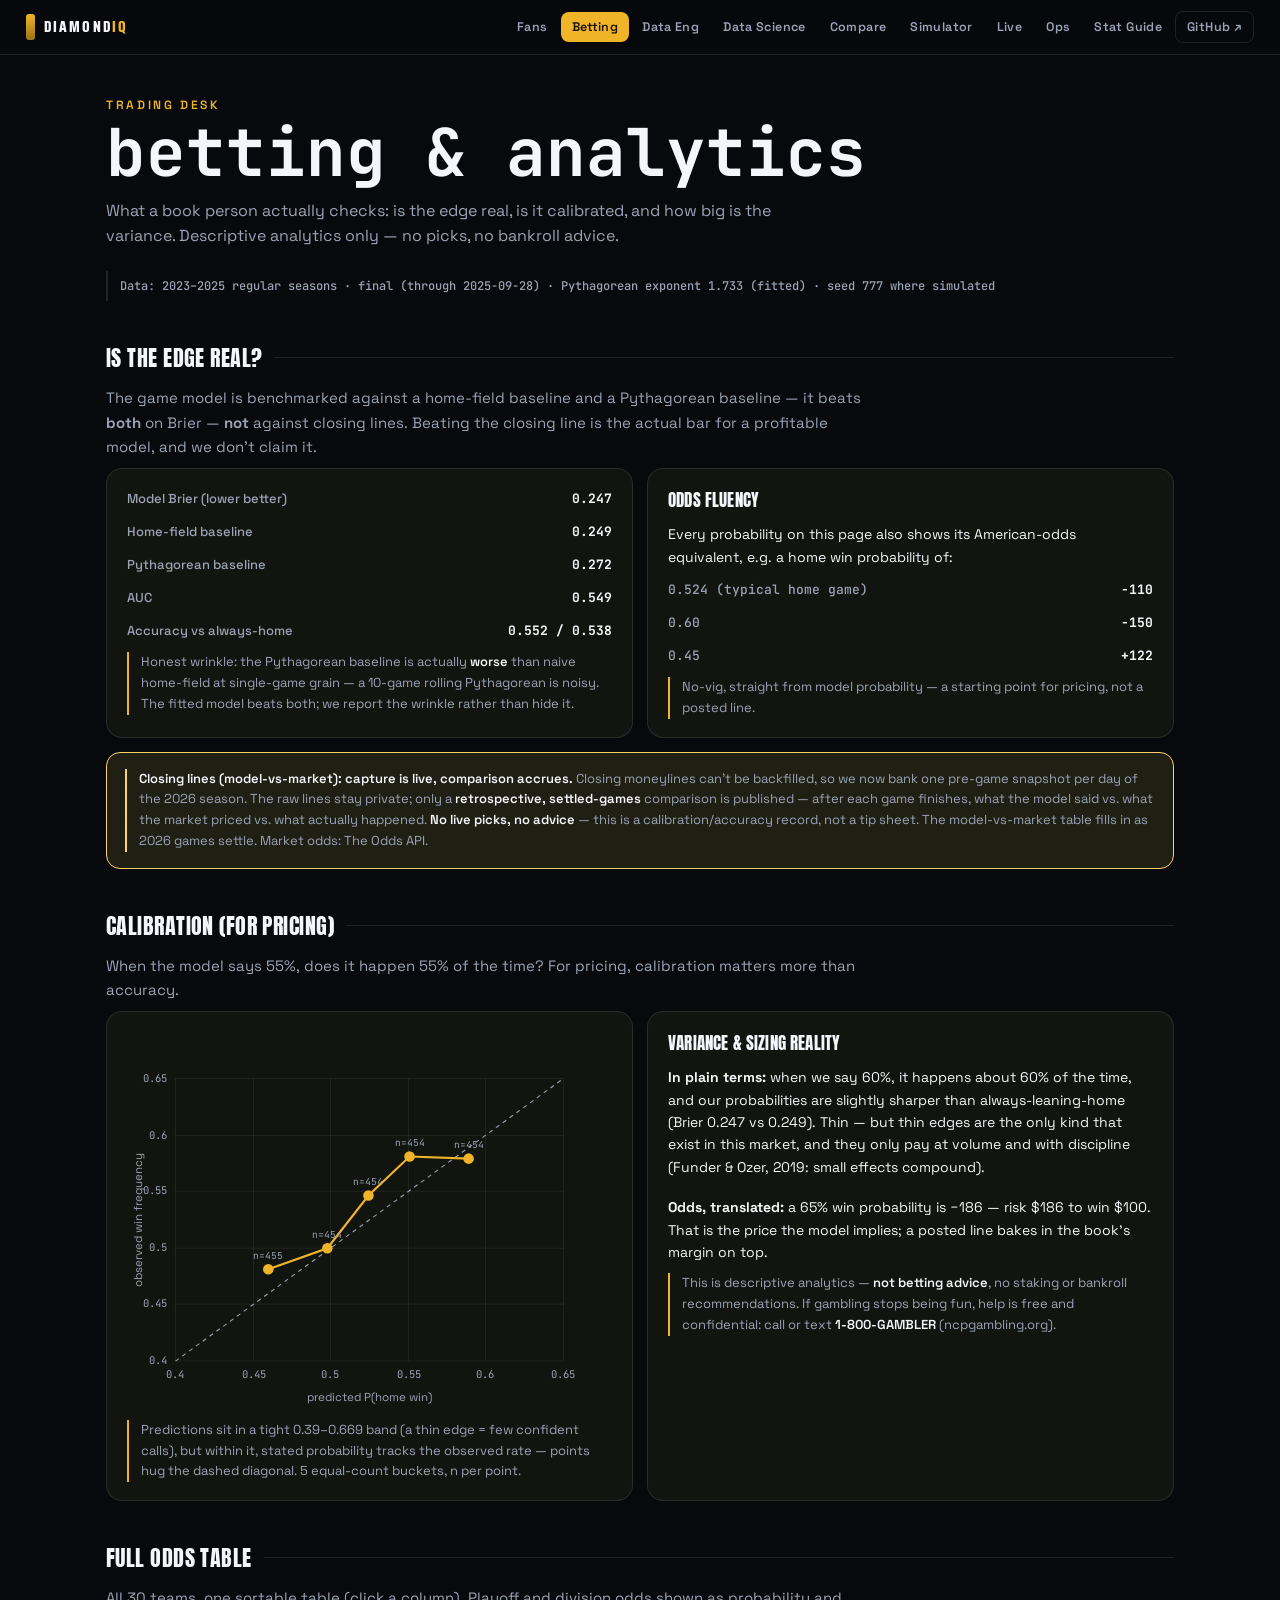
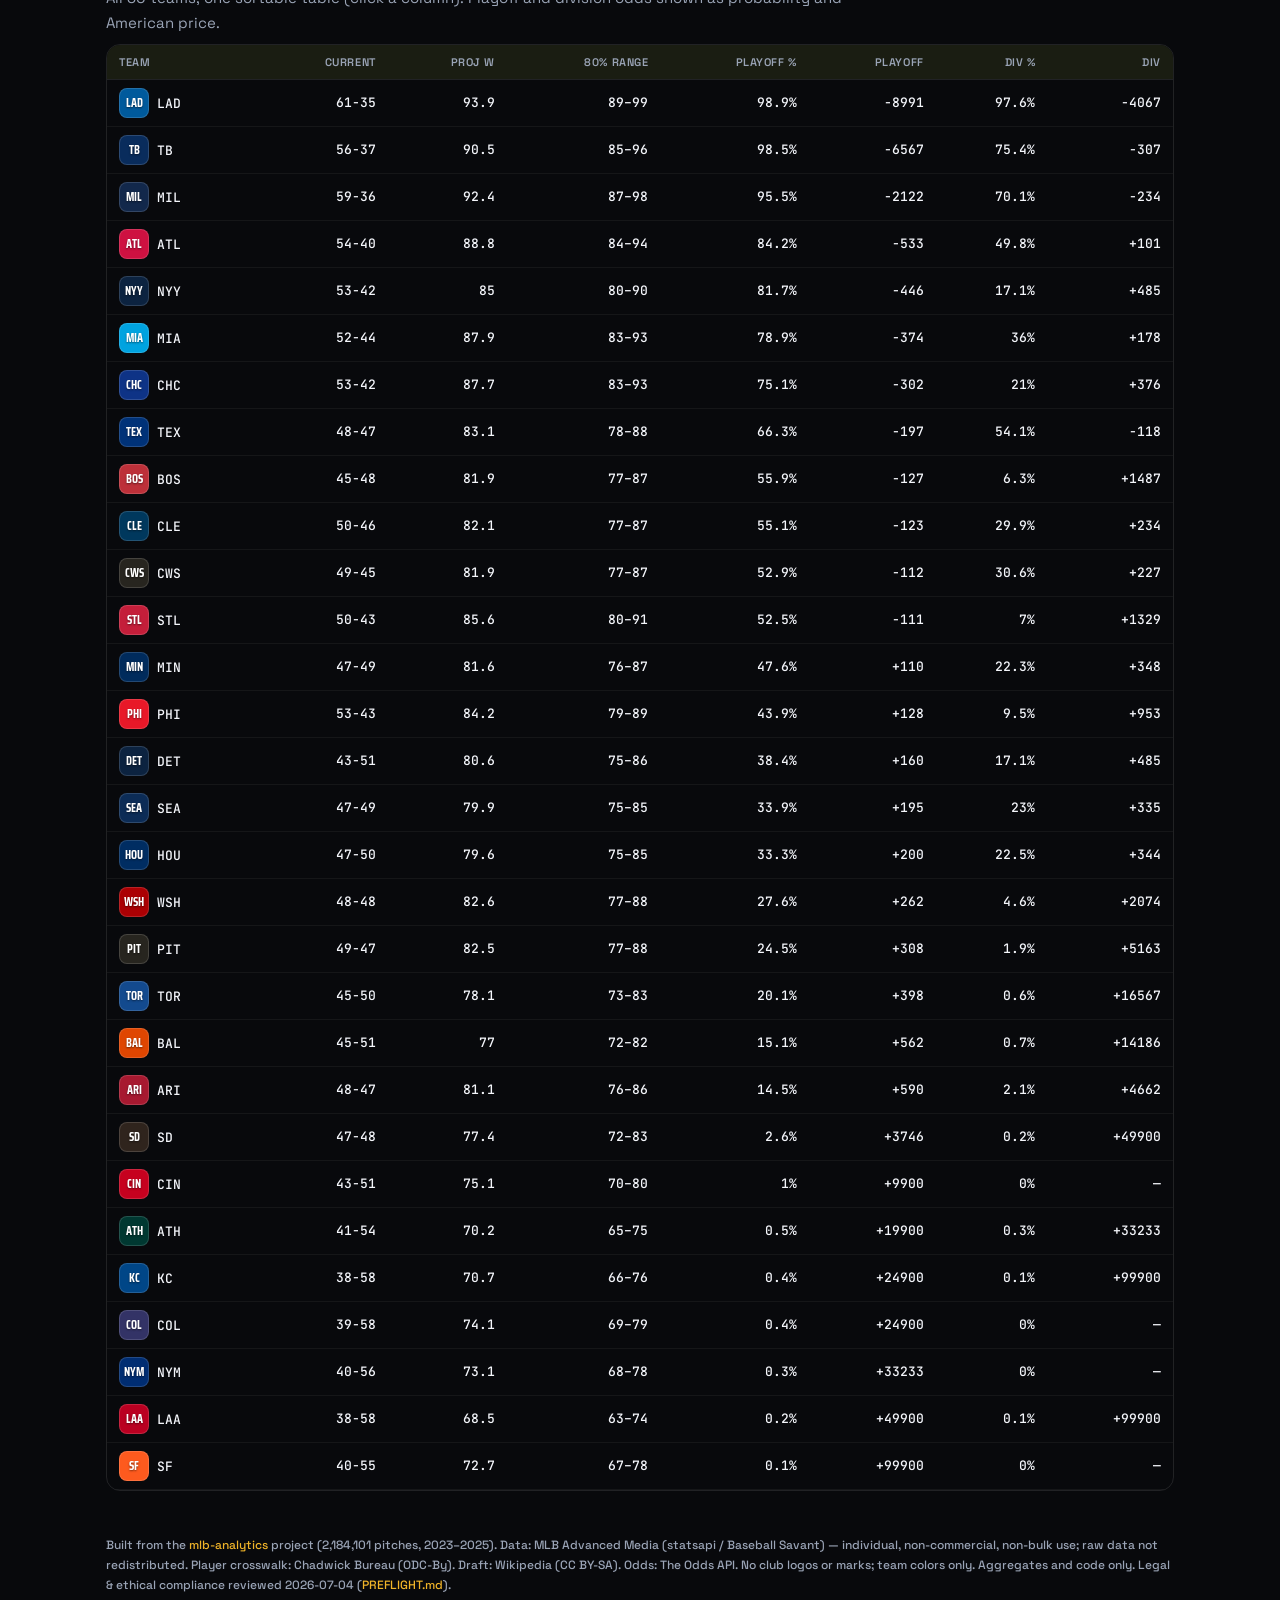
==== commit 26bdd5d0: "nightly: 2026 refresh 2026-09-26" ====
--- a/docs/betting.html
+++ b/docs/betting.html
@@ -1,2 +1,2 @@
-<!doctype html><html lang="en"><head><meta charset="utf-8"><meta name="viewport" content="width=device-width, initial-scale=1"><title>DIAMONDIQ — Sports Betting & Analytics</title><meta name="description" content="A descriptive-analytics view for the trading desk: model-vs-baseline honesty, calibration for pricing, American-odds fluency, and a flat sortable odds table."><meta property="og:title" content="DIAMONDIQ — Sports Betting & Analytics"><meta property="og:description" content="A descriptive-analytics view for the trading desk: model-vs-baseline honesty, calibration for pricing, American-odds fluency, and a flat sortable odds table."><meta property="og:type" content="website"><meta name="twitter:card" content="summary"><link rel="preconnect" href="https://fonts.googleapis.com"><link rel="preconnect" href="https://fonts.gstatic.com" crossorigin><link href="https://fonts.googleapis.com/css2?family=Anton&family=Saira+Condensed:wght@600;700;800&family=Space+Grotesk:wght@400;500;600;700&family=JetBrains+Mono:wght@400;500;600;700&display=swap" rel="stylesheet"><link href="assets/site.css" rel="stylesheet"></head><body class="t-bet"><div class="nav"><div class="in"><a class="brand" href="index.html"><span class="bar"></span><span class="txt">DIAMOND<span style="color:var(--a);">IQ</span></span></a><button class="hamb" aria-label="Menu" aria-expanded="false" onclick="this.setAttribute('aria-expanded',this.getAttribute('aria-expanded')==='true'?'false':'true');toggleNav(this)">Menu</button><div class="navlinks" id="navlinks"><a href="fan.html">Fans</a><a href="betting.html" class="active">Betting</a><a href="data-eng.html">Data Eng</a><a href="data-science.html">Data Science</a><a href="compare.html">Compare</a><a href="simulator.html">Simulator</a><a href="live.html">Live</a><a href="ops.html">Ops</a><a href="glossary.html">Stat Guide</a><a class="ext" href="https://github.com/Steve27M/mlb-analytics" target="_blank" rel="noopener">GitHub ↗</a></div></div></div><div class="wrap"><div class="hero"><div class="eyebrow">Trading desk</div><h1>betting &amp; analytics</h1><p>What a book person actually checks: is the edge real, is it calibrated, and how big is the variance. Descriptive analytics only — no picks, no bankroll advice.</p></div><div class="prov">Data: 2023–2025 regular seasons · final (through 2025-09-28) · Pythagorean exponent 1.733 (fitted) · seed 777 where simulated</div><div class="sec"><h2>Is the edge real?</h2><span class="line"></span></div><p class="lead">The game model is benchmarked against a home-field baseline and a Pythagorean baseline — it beats <b>both</b> on Brier — <b>not</b> against closing lines. Beating the closing line is the actual bar for a profitable model, and we don't claim it.</p><div class="grid"><div class="card"><div class="kv"><span>Model Brier (lower better)</span><b class="pos">0.247</b></div><div class="kv"><span>Home-field baseline</span><b>0.249</b></div><div class="kv"><span>Pythagorean baseline</span><b>0.272</b></div><div class="kv"><span>AUC</span><b>0.549</b></div><div class="kv"><span>Accuracy vs always-home</span><b>0.552 / 0.538</b></div><div class="read">Honest wrinkle: the Pythagorean baseline is actually <b>worse</b> than naive home-field at single-game grain — a 10-game rolling Pythagorean is noisy. The fitted model beats both; we report the wrinkle rather than hide it.</div></div><div class="card"><div class="name" style="font-size:17px">Odds fluency</div><div class="def">Every probability on this page also shows its American-odds equivalent, e.g. a home win probability of:</div><div class="kv"><span class="mono">0.524 (typical home game)</span><b class="mono">-110</b></div><div class="kv"><span class="mono">0.60</span><b class="mono">-150</b></div><div class="kv"><span class="mono">0.45</span><b class="mono">+122</b></div><div class="read">No-vig, straight from model probability — a starting point for pricing, not a posted line.</div></div></div><div class="card callout" style="margin-top:14px"><div class="read"><b>Closing lines (model-vs-market): capture is live, comparison accrues.</b> Closing moneylines can't be backfilled, so we now bank one pre-game snapshot per day of the 2026 season. The raw lines stay private; only a <b>retrospective, settled-games</b> comparison is published — after each game finishes, what the model said vs. what the market priced vs. what actually happened. <b>No live picks, no advice</b> — this is a calibration/accuracy record, not a tip sheet. The model-vs-market table fills in as 2026 games settle. Market odds: <a href="https://the-odds-api.com">The Odds API</a>.</div></div><div class="sec"><h2>Calibration (for pricing)</h2><span class="line"></span></div><p class="lead">When the model says 55%, does it happen 55% of the time? For pricing, calibration matters more than accuracy.</p><div class="grid"><div class="card"><div class="calib"><svg viewBox="0 0 460 360" role="img" aria-label="Reliability plot: predicted home-win probability vs observed frequency, 5 quantile buckets"><line x1="46" y1="314" x2="46" y2="46" stroke="rgba(255,255,255,.06)"/><line x1="46" y1="314" x2="414" y2="314" stroke="rgba(255,255,255,.06)"/><text x="46" y="330" fill="var(--sub)" font-size="10" font-family="JetBrains Mono" text-anchor="middle">0.4</text><text x="38" y="317" fill="var(--sub)" font-size="10" font-family="JetBrains Mono" text-anchor="end">0.4</text><line x1="120" y1="314" x2="120" y2="46" stroke="rgba(255,255,255,.06)"/><line x1="46" y1="260" x2="414" y2="260" stroke="rgba(255,255,255,.06)"/><text x="120" y="330" fill="var(--sub)" font-size="10" font-family="JetBrains Mono" text-anchor="middle">0.45</text><text x="38" y="263" fill="var(--sub)" font-size="10" font-family="JetBrains Mono" text-anchor="end">0.45</text><line x1="193" y1="314" x2="193" y2="46" stroke="rgba(255,255,255,.06)"/><line x1="46" y1="207" x2="414" y2="207" stroke="rgba(255,255,255,.06)"/><text x="193" y="330" fill="var(--sub)" font-size="10" font-family="JetBrains Mono" text-anchor="middle">0.5</text><text x="38" y="210" fill="var(--sub)" font-size="10" font-family="JetBrains Mono" text-anchor="end">0.5</text><line x1="267" y1="314" x2="267" y2="46" stroke="rgba(255,255,255,.06)"/><line x1="46" y1="153" x2="414" y2="153" stroke="rgba(255,255,255,.06)"/><text x="267" y="330" fill="var(--sub)" font-size="10" font-family="JetBrains Mono" text-anchor="middle">0.55</text><text x="38" y="156" fill="var(--sub)" font-size="10" font-family="JetBrains Mono" text-anchor="end">0.55</text><line x1="340" y1="314" x2="340" y2="46" stroke="rgba(255,255,255,.06)"/><line x1="46" y1="100" x2="414" y2="100" stroke="rgba(255,255,255,.06)"/><text x="340" y="330" fill="var(--sub)" font-size="10" font-family="JetBrains Mono" text-anchor="middle">0.6</text><text x="38" y="103" fill="var(--sub)" font-size="10" font-family="JetBrains Mono" text-anchor="end">0.6</text><line x1="414" y1="314" x2="414" y2="46" stroke="rgba(255,255,255,.06)"/><line x1="46" y1="46" x2="414" y2="46" stroke="rgba(255,255,255,.06)"/><text x="414" y="330" fill="var(--sub)" font-size="10" font-family="JetBrains Mono" text-anchor="middle">0.65</text><text x="38" y="49" fill="var(--sub)" font-size="10" font-family="JetBrains Mono" text-anchor="end">0.65</text><line x1="46" y1="314" x2="414" y2="46" stroke="var(--sub)" stroke-dasharray="4 4"/><path d="M134 227 L190 207 L229 157 L268 120 L324 122" fill="none" stroke="var(--a)" stroke-width="2"/><circle cx="134" cy="227" r="5" fill="var(--a)"/><text x="134" y="217" fill="var(--sub)" font-size="9" font-family="JetBrains Mono" text-anchor="middle">n=455</text><circle cx="190" cy="207" r="5" fill="var(--a)"/><text x="190" y="197" fill="var(--sub)" font-size="9" font-family="JetBrains Mono" text-anchor="middle">n=454</text><circle cx="229" cy="157" r="5" fill="var(--a)"/><text x="229" y="147" fill="var(--sub)" font-size="9" font-family="JetBrains Mono" text-anchor="middle">n=454</text><circle cx="268" cy="120" r="5" fill="var(--a)"/><text x="268" y="110" fill="var(--sub)" font-size="9" font-family="JetBrains Mono" text-anchor="middle">n=454</text><circle cx="324" cy="122" r="5" fill="var(--a)"/><text x="324" y="112" fill="var(--sub)" font-size="9" font-family="JetBrains Mono" text-anchor="middle">n=454</text><text x="230" y="352" fill="var(--sub)" font-size="11" font-family="Space Grotesk" text-anchor="middle">predicted P(home win)</text><text x="14" y="180" fill="var(--sub)" font-size="11" font-family="Space Grotesk" text-anchor="middle" transform="rotate(-90 14 180)">observed win frequency</text></svg></div><div class="read">Predictions sit in a tight 0.39–0.669 band (a thin edge = few confident calls), but within it, stated probability tracks the observed rate — points hug the dashed diagonal. 5 equal-count buckets, n per point.</div></div><div class="card"><div class="name" style="font-size:17px">Variance &amp; sizing reality</div><div class="def"><b>In plain terms:</b> when we say 60%, it happens about 60% of the time, and our probabilities are slightly sharper than always-leaning-home (Brier 0.247 vs 0.249). Thin — but thin edges are the only kind that exist in this market, and they only pay at volume and with discipline (Funder &amp; Ozer, 2019: small effects compound).</div><div class="def" style="margin-top:8px"><b>Odds, translated:</b> a 65% win probability is −186 — risk $186 to win $100. That is the price the model implies; a posted line bakes in the book's margin on top.</div><div class="read">This is descriptive analytics — <b>not betting advice</b>, no staking or bankroll recommendations. If gambling stops being fun, help is free and confidential: call or text <b>1-800-GAMBLER</b> (ncpgambling.org).</div></div></div><div class="sec"><h2>Full odds table</h2><span class="line"></span></div><p class="lead">All 30 teams, one sortable table (click a column). Playoff and division odds shown as probability and American price.</p><div class="tblwrap"><table class="flat" id="oddstbl"><thead><tr><th>Team</th><th>Current</th><th>Proj W</th><th data-nosort>80% range</th><th>Playoff %</th><th>Playoff</th><th>Div %</th><th>Div</th></tr></thead><tbody><tr><td data-v="LAD"><span class="mono-chip" style="background:#005A9C" title="Los Angeles Dodgers">LAD</span> LAD</td><td data-v="61">61-35</td><td data-v="93.9">93.9</td><td>89–99</td><td data-v="0.989">98.9%</td><td data-v="0.989" class="mono">-8991</td><td data-v="0.976">97.6%</td><td data-v="0.976" class="mono">-4067</td></tr><tr><td data-v="TB"><span class="mono-chip" style="background:#092C5C" title="Tampa Bay Rays">TB</span> TB</td><td data-v="56">56-37</td><td data-v="90.5">90.5</td><td>85–96</td><td data-v="0.985">98.5%</td><td data-v="0.985" class="mono">-6567</td><td data-v="0.754">75.4%</td><td data-v="0.754" class="mono">-307</td></tr><tr><td data-v="MIL"><span class="mono-chip" style="background:#12284B" title="Milwaukee Brewers">MIL</span> MIL</td><td data-v="59">59-36</td><td data-v="92.4">92.4</td><td>87–98</td><td data-v="0.955">95.5%</td><td data-v="0.955" class="mono">-2122</td><td data-v="0.701">70.1%</td><td data-v="0.701" class="mono">-234</td></tr><tr><td data-v="ATL"><span class="mono-chip" style="background:#CE1141" title="Atlanta Braves">ATL</span> ATL</td><td data-v="54">54-40</td><td data-v="88.8">88.8</td><td>84–94</td><td data-v="0.842">84.2%</td><td data-v="0.842" class="mono">-533</td><td data-v="0.498">49.8%</td><td data-v="0.498" class="mono">+101</td></tr><tr><td data-v="NYY"><span class="mono-chip" style="background:#0C2340" title="New York Yankees">NYY</span> NYY</td><td data-v="53">53-42</td><td data-v="85.0">85</td><td>80–90</td><td data-v="0.817">81.7%</td><td data-v="0.817" class="mono">-446</td><td data-v="0.171">17.1%</td><td data-v="0.171" class="mono">+485</td></tr><tr><td data-v="MIA"><span class="mono-chip" style="background:#00A3E0" title="Miami Marlins">MIA</span> MIA</td><td data-v="52">52-44</td><td data-v="87.9">87.9</td><td>83–93</td><td data-v="0.789">78.9%</td><td data-v="0.789" class="mono">-374</td><td data-v="0.36">36%</td><td data-v="0.36" class="mono">+178</td></tr><tr><td data-v="CHC"><span class="mono-chip" style="background:#0E3386" title="Chicago Cubs">CHC</span> CHC</td><td data-v="53">53-42</td><td data-v="87.7">87.7</td><td>83–93</td><td data-v="0.751">75.1%</td><td data-v="0.751" class="mono">-302</td><td data-v="0.21">21%</td><td data-v="0.21" class="mono">+376</td></tr><tr><td data-v="TEX"><span class="mono-chip" style="background:#003278" title="Texas Rangers">TEX</span> TEX</td><td data-v="48">48-47</td><td data-v="83.1">83.1</td><td>78–88</td><td data-v="0.663">66.3%</td><td data-v="0.663" class="mono">-197</td><td data-v="0.541">54.1%</td><td data-v="0.541" class="mono">-118</td></tr><tr><td data-v="BOS"><span class="mono-chip" style="background:#BD3039" title="Boston Red Sox">BOS</span> BOS</td><td data-v="45">45-48</td><td data-v="81.9">81.9</td><td>77–87</td><td data-v="0.559">55.9%</td><td data-v="0.559" class="mono">-127</td><td data-v="0.063">6.3%</td><td data-v="0.063" class="mono">+1487</td></tr><tr><td data-v="CLE"><span class="mono-chip" style="background:#00385D" title="Cleveland Guardians">CLE</span> CLE</td><td data-v="50">50-46</td><td data-v="82.1">82.1</td><td>77–87</td><td data-v="0.551">55.1%</td><td data-v="0.551" class="mono">-123</td><td data-v="0.299">29.9%</td><td data-v="0.299" class="mono">+234</td></tr><tr><td data-v="CWS"><span class="mono-chip" style="background:#27251F" title="Chicago White Sox">CWS</span> CWS</td><td data-v="49">49-45</td><td data-v="81.9">81.9</td><td>77–87</td><td data-v="0.529">52.9%</td><td data-v="0.529" class="mono">-112</td><td data-v="0.306">30.6%</td><td data-v="0.306" class="mono">+227</td></tr><tr><td data-v="STL"><span class="mono-chip" style="background:#C41E3A" title="St. Louis Cardinals">STL</span> STL</td><td data-v="50">50-43</td><td data-v="85.6">85.6</td><td>80–91</td><td data-v="0.525">52.5%</td><td data-v="0.525" class="mono">-111</td><td data-v="0.07">7%</td><td data-v="0.07" class="mono">+1329</td></tr><tr><td data-v="MIN"><span class="mono-chip" style="background:#002B5C" title="Minnesota Twins">MIN</span> MIN</td><td data-v="47">47-49</td><td data-v="81.6">81.6</td><td>76–87</td><td data-v="0.477">47.7%</td><td data-v="0.477" class="mono">+110</td><td data-v="0.223">22.3%</td><td data-v="0.223" class="mono">+348</td></tr><tr><td data-v="PHI"><span class="mono-chip" style="background:#E81828" title="Philadelphia Phillies">PHI</span> PHI</td><td data-v="53">53-43</td><td data-v="84.2">84.2</td><td>79–89</td><td data-v="0.439">43.9%</td><td data-v="0.439" class="mono">+128</td><td data-v="0.095">9.5%</td><td data-v="0.095" class="mono">+953</td></tr><tr><td data-v="DET"><span class="mono-chip" style="background:#0C2340" title="Detroit Tigers">DET</span> DET</td><td data-v="43">43-51</td><td data-v="80.6">80.6</td><td>75–86</td><td data-v="0.384">38.4%</td><td data-v="0.384" class="mono">+160</td><td data-v="0.171">17.1%</td><td data-v="0.171" class="mono">+485</td></tr><tr><td data-v="SEA"><span class="mono-chip" style="background:#0C2C56" title="Seattle Mariners">SEA</span> SEA</td><td data-v="47">47-49</td><td data-v="79.9">79.9</td><td>75–85</td><td data-v="0.339">33.9%</td><td data-v="0.339" class="mono">+195</td><td data-v="0.23">23%</td><td data-v="0.23" class="mono">+335</td></tr><tr><td data-v="HOU"><span class="mono-chip" style="background:#002D62" title="Houston Astros">HOU</span> HOU</td><td data-v="47">47-50</td><td data-v="79.6">79.6</td><td>75–85</td><td data-v="0.333">33.3%</td><td data-v="0.333" class="mono">+200</td><td data-v="0.225">22.5%</td><td data-v="0.225" class="mono">+344</td></tr><tr><td data-v="WSH"><span class="mono-chip" style="background:#AB0003" title="Washington Nationals">WSH</span> WSH</td><td data-v="48">48-48</td><td data-v="82.6">82.6</td><td>77–88</td><td data-v="0.276">27.6%</td><td data-v="0.276" class="mono">+262</td><td data-v="0.046">4.6%</td><td data-v="0.046" class="mono">+2074</td></tr><tr><td data-v="PIT"><span class="mono-chip" style="background:#27251F" title="Pittsburgh Pirates">PIT</span> PIT</td><td data-v="49">49-47</td><td data-v="82.5">82.5</td><td>77–88</td><td data-v="0.245">24.5%</td><td data-v="0.245" class="mono">+308</td><td data-v="0.019">1.9%</td><td data-v="0.019" class="mono">+5163</td></tr><tr><td data-v="TOR"><span class="mono-chip" style="background:#134A8E" title="Toronto Blue Jays">TOR</span> TOR</td><td data-v="45">45-50</td><td data-v="78.1">78.1</td><td>73–83</td><td data-v="0.201">20.1%</td><td data-v="0.201" class="mono">+398</td><td data-v="0.006">0.6%</td><td data-v="0.006" class="mono">+16567</td></tr><tr><td data-v="BAL"><span class="mono-chip" style="background:#DF4601" title="Baltimore Orioles">BAL</span> BAL</td><td data-v="45">45-51</td><td data-v="77.0">77</td><td>72–82</td><td data-v="0.151">15.1%</td><td data-v="0.151" class="mono">+562</td><td data-v="0.007">0.7%</td><td data-v="0.007" class="mono">+14186</td></tr><tr><td data-v="ARI"><span class="mono-chip" style="background:#A71930" title="Arizona Diamondbacks">ARI</span> ARI</td><td data-v="48">48-47</td><td data-v="81.1">81.1</td><td>76–86</td><td data-v="0.145">14.5%</td><td data-v="0.145" class="mono">+590</td><td data-v="0.021">2.1%</td><td data-v="0.021" class="mono">+4662</td></tr><tr><td data-v="SD"><span class="mono-chip" style="background:#2F241D" title="San Diego Padres">SD</span> SD</td><td data-v="47">47-48</td><td data-v="77.4">77.4</td><td>72–83</td><td data-v="0.026">2.6%</td><td data-v="0.026" class="mono">+3746</td><td data-v="0.002">0.2%</td><td data-v="0.002" class="mono">+49900</td></tr><tr><td data-v="CIN"><span class="mono-chip" style="background:#C6011F" title="Cincinnati Reds">CIN</span> CIN</td><td data-v="43">43-51</td><td data-v="75.1">75.1</td><td>70–80</td><td data-v="0.01">1%</td><td data-v="0.01" class="mono">+9900</td><td data-v="0.0">0%</td><td data-v="0.0" class="mono">—</td></tr><tr><td data-v="ATH"><span class="mono-chip" style="background:#003831" title="Athletics">ATH</span> ATH</td><td data-v="41">41-54</td><td data-v="70.2">70.2</td><td>65–75</td><td data-v="0.005">0.5%</td><td data-v="0.005" class="mono">+19900</td><td data-v="0.003">0.3%</td><td data-v="0.003" class="mono">+33233</td></tr><tr><td data-v="KC"><span class="mono-chip" style="background:#004687" title="Kansas City Royals">KC</span> KC</td><td data-v="38">38-58</td><td data-v="70.7">70.7</td><td>66–76</td><td data-v="0.004">0.4%</td><td data-v="0.004" class="mono">+24900</td><td data-v="0.001">0.1%</td><td data-v="0.001" class="mono">+99900</td></tr><tr><td data-v="COL"><span class="mono-chip" style="background:#333366" title="Colorado Rockies">COL</span> COL</td><td data-v="39">39-58</td><td data-v="74.1">74.1</td><td>69–79</td><td data-v="0.004">0.4%</td><td data-v="0.004" class="mono">+24900</td><td data-v="0.0">0%</td><td data-v="0.0" class="mono">—</td></tr><tr><td data-v="NYM"><span class="mono-chip" style="background:#002D72" title="New York Mets">NYM</span> NYM</td><td data-v="40">40-56</td><td data-v="73.1">73.1</td><td>68–78</td><td data-v="0.003">0.3%</td><td data-v="0.003" class="mono">+33233</td><td data-v="0.0">0%</td><td data-v="0.0" class="mono">—</td></tr><tr><td data-v="LAA"><span class="mono-chip" style="background:#BA0021" title="Los Angeles Angels">LAA</span> LAA</td><td data-v="38">38-58</td><td data-v="68.5">68.5</td><td>63–74</td><td data-v="0.002">0.2%</td><td data-v="0.002" class="mono">+49900</td><td data-v="0.001">0.1%</td><td data-v="0.001" class="mono">+99900</td></tr><tr><td data-v="SF"><span class="mono-chip" style="background:#FD5A1E" title="San Francisco Giants">SF</span> SF</td><td data-v="40">40-55</td><td data-v="72.7">72.7</td><td>67–78</td><td data-v="0.001">0.1%</td><td data-v="0.001" class="mono">+99900</td><td data-v="0.0">0%</td><td data-v="0.0" class="mono">—</td></tr></tbody></table></div><footer>Built from the <a href="https://github.com/Steve27M/mlb-analytics">mlb-analytics</a> project (2,184,101 pitches, 2023–2025). Data: MLB Advanced Media (statsapi / Baseball Savant) — individual, non-commercial, non-bulk use; raw data not redistributed. Player crosswalk: Chadwick Bureau (ODC-By). Draft: Wikipedia (CC BY-SA). Odds: The Odds API. No club logos or marks; team colors only. Aggregates and code only. Legal &amp; ethical compliance reviewed 2026-07-04 (<a href="https://github.com/Steve27M/mlb-analytics/blob/main/PREFLIGHT.md">PREFLIGHT.md</a>).</footer><script src="assets/teams.js"></script><script src="assets/util.js"></script><script>document.querySelectorAll("table.flat").forEach(makeSortable);</script>
+<!doctype html><html lang="en"><head><meta charset="utf-8"><meta name="viewport" content="width=device-width, initial-scale=1"><title>DIAMONDIQ — Sports Betting & Analytics</title><meta name="description" content="A descriptive-analytics view for the trading desk: model-vs-baseline honesty, calibration for pricing, American-odds fluency, and a flat sortable odds table."><meta property="og:title" content="DIAMONDIQ — Sports Betting & Analytics"><meta property="og:description" content="A descriptive-analytics view for the trading desk: model-vs-baseline honesty, calibration for pricing, American-odds fluency, and a flat sortable odds table."><meta property="og:type" content="website"><meta name="twitter:card" content="summary"><link rel="preconnect" href="https://fonts.googleapis.com"><link rel="preconnect" href="https://fonts.gstatic.com" crossorigin><link href="https://fonts.googleapis.com/css2?family=Anton&family=Saira+Condensed:wght@600;700;800&family=Space+Grotesk:wght@400;500;600;700&family=JetBrains+Mono:wght@400;500;600;700&display=swap" rel="stylesheet"><link href="assets/site.css" rel="stylesheet"></head><body class="t-bet"><div class="nav"><div class="in"><a class="brand" href="index.html"><span class="bar"></span><span class="txt">DIAMOND<span style="color:var(--a);">IQ</span></span></a><button class="hamb" aria-label="Menu" aria-expanded="false" onclick="this.setAttribute('aria-expanded',this.getAttribute('aria-expanded')==='true'?'false':'true');toggleNav(this)">Menu</button><div class="navlinks" id="navlinks"><a href="fan.html">Fans</a><a href="betting.html" class="active">Betting</a><a href="data-eng.html">Data Eng</a><a href="data-science.html">Data Science</a><a href="compare.html">Compare</a><a href="simulator.html">Simulator</a><a href="live.html">Live</a><a href="ops.html">Ops</a><a href="glossary.html">Stat Guide</a><a class="ext" href="https://github.com/Steve27M/mlb-analytics" target="_blank" rel="noopener">GitHub ↗</a></div></div></div><div class="wrap"><div class="hero"><div class="eyebrow">Trading desk</div><h1>betting &amp; analytics</h1><p>What a book person actually checks: is the edge real, is it calibrated, and how big is the variance. Descriptive analytics only — no picks, no bankroll advice.</p></div><div class="prov">Data: 2023–2025 regular seasons · final (through 2025-09-28) · Pythagorean exponent 1.733 (fitted) · seed 777 where simulated</div><div class="sec"><h2>Is the edge real?</h2><span class="line"></span></div><p class="lead">The game model is benchmarked against a home-field baseline and a Pythagorean baseline — it beats <b>both</b> on Brier — <b>not</b> against closing lines. Beating the closing line is the actual bar for a profitable model, and we don't claim it.</p><div class="grid"><div class="card"><div class="kv"><span>Model Brier (lower better)</span><b class="pos">0.247</b></div><div class="kv"><span>Home-field baseline</span><b>0.249</b></div><div class="kv"><span>Pythagorean baseline</span><b>0.272</b></div><div class="kv"><span>AUC</span><b>0.549</b></div><div class="kv"><span>Accuracy vs always-home</span><b>0.552 / 0.538</b></div><div class="read">Honest wrinkle: the Pythagorean baseline is actually <b>worse</b> than naive home-field at single-game grain — a 10-game rolling Pythagorean is noisy. The fitted model beats both; we report the wrinkle rather than hide it.</div></div><div class="card"><div class="name" style="font-size:17px">Odds fluency</div><div class="def">Every probability on this page also shows its American-odds equivalent, e.g. a home win probability of:</div><div class="kv"><span class="mono">0.524 (typical home game)</span><b class="mono">-110</b></div><div class="kv"><span class="mono">0.60</span><b class="mono">-150</b></div><div class="kv"><span class="mono">0.45</span><b class="mono">+122</b></div><div class="read">No-vig, straight from model probability — a starting point for pricing, not a posted line.</div></div></div><div class="card callout" style="margin-top:14px"><div class="read"><b>Closing lines (model-vs-market): capture is live, comparison accrues.</b> Closing moneylines can't be backfilled, so we now bank one pre-game snapshot per day of the 2026 season. The raw lines stay private; only a <b>retrospective, settled-games</b> comparison is published — after each game finishes, what the model said vs. what the market priced vs. what actually happened. <b>No live picks, no advice</b> — this is a calibration/accuracy record, not a tip sheet. The model-vs-market table fills in as 2026 games settle. Market odds: <a href="https://the-odds-api.com">The Odds API</a>.</div></div><div class="sec"><h2>Calibration (for pricing)</h2><span class="line"></span></div><p class="lead">When the model says 55%, does it happen 55% of the time? For pricing, calibration matters more than accuracy.</p><div class="grid"><div class="card"><div class="calib"><svg viewBox="0 0 460 360" role="img" aria-label="Reliability plot: predicted home-win probability vs observed frequency, 5 quantile buckets"><line x1="46" y1="314" x2="46" y2="46" stroke="rgba(255,255,255,.06)"/><line x1="46" y1="314" x2="414" y2="314" stroke="rgba(255,255,255,.06)"/><text x="46" y="330" fill="var(--sub)" font-size="10" font-family="JetBrains Mono" text-anchor="middle">0.4</text><text x="38" y="317" fill="var(--sub)" font-size="10" font-family="JetBrains Mono" text-anchor="end">0.4</text><line x1="120" y1="314" x2="120" y2="46" stroke="rgba(255,255,255,.06)"/><line x1="46" y1="260" x2="414" y2="260" stroke="rgba(255,255,255,.06)"/><text x="120" y="330" fill="var(--sub)" font-size="10" font-family="JetBrains Mono" text-anchor="middle">0.45</text><text x="38" y="263" fill="var(--sub)" font-size="10" font-family="JetBrains Mono" text-anchor="end">0.45</text><line x1="193" y1="314" x2="193" y2="46" stroke="rgba(255,255,255,.06)"/><line x1="46" y1="207" x2="414" y2="207" stroke="rgba(255,255,255,.06)"/><text x="193" y="330" fill="var(--sub)" font-size="10" font-family="JetBrains Mono" text-anchor="middle">0.5</text><text x="38" y="210" fill="var(--sub)" font-size="10" font-family="JetBrains Mono" text-anchor="end">0.5</text><line x1="267" y1="314" x2="267" y2="46" stroke="rgba(255,255,255,.06)"/><line x1="46" y1="153" x2="414" y2="153" stroke="rgba(255,255,255,.06)"/><text x="267" y="330" fill="var(--sub)" font-size="10" font-family="JetBrains Mono" text-anchor="middle">0.55</text><text x="38" y="156" fill="var(--sub)" font-size="10" font-family="JetBrains Mono" text-anchor="end">0.55</text><line x1="340" y1="314" x2="340" y2="46" stroke="rgba(255,255,255,.06)"/><line x1="46" y1="100" x2="414" y2="100" stroke="rgba(255,255,255,.06)"/><text x="340" y="330" fill="var(--sub)" font-size="10" font-family="JetBrains Mono" text-anchor="middle">0.6</text><text x="38" y="103" fill="var(--sub)" font-size="10" font-family="JetBrains Mono" text-anchor="end">0.6</text><line x1="414" y1="314" x2="414" y2="46" stroke="rgba(255,255,255,.06)"/><line x1="46" y1="46" x2="414" y2="46" stroke="rgba(255,255,255,.06)"/><text x="414" y="330" fill="var(--sub)" font-size="10" font-family="JetBrains Mono" text-anchor="middle">0.65</text><text x="38" y="49" fill="var(--sub)" font-size="10" font-family="JetBrains Mono" text-anchor="end">0.65</text><line x1="46" y1="314" x2="414" y2="46" stroke="var(--sub)" stroke-dasharray="4 4"/><path d="M134 227 L190 207 L229 157 L268 120 L324 122" fill="none" stroke="var(--a)" stroke-width="2"/><circle cx="134" cy="227" r="5" fill="var(--a)"/><text x="134" y="217" fill="var(--sub)" font-size="9" font-family="JetBrains Mono" text-anchor="middle">n=455</text><circle cx="190" cy="207" r="5" fill="var(--a)"/><text x="190" y="197" fill="var(--sub)" font-size="9" font-family="JetBrains Mono" text-anchor="middle">n=454</text><circle cx="229" cy="157" r="5" fill="var(--a)"/><text x="229" y="147" fill="var(--sub)" font-size="9" font-family="JetBrains Mono" text-anchor="middle">n=454</text><circle cx="268" cy="120" r="5" fill="var(--a)"/><text x="268" y="110" fill="var(--sub)" font-size="9" font-family="JetBrains Mono" text-anchor="middle">n=454</text><circle cx="324" cy="122" r="5" fill="var(--a)"/><text x="324" y="112" fill="var(--sub)" font-size="9" font-family="JetBrains Mono" text-anchor="middle">n=454</text><text x="230" y="352" fill="var(--sub)" font-size="11" font-family="Space Grotesk" text-anchor="middle">predicted P(home win)</text><text x="14" y="180" fill="var(--sub)" font-size="11" font-family="Space Grotesk" text-anchor="middle" transform="rotate(-90 14 180)">observed win frequency</text></svg></div><div class="read">Predictions sit in a tight 0.39–0.669 band (a thin edge = few confident calls), but within it, stated probability tracks the observed rate — points hug the dashed diagonal. 5 equal-count buckets, n per point.</div></div><div class="card"><div class="name" style="font-size:17px">Variance &amp; sizing reality</div><div class="def"><b>In plain terms:</b> when we say 60%, it happens about 60% of the time, and our probabilities are slightly sharper than always-leaning-home (Brier 0.247 vs 0.249). Thin — but thin edges are the only kind that exist in this market, and they only pay at volume and with discipline (Funder &amp; Ozer, 2019: small effects compound).</div><div class="def" style="margin-top:8px"><b>Odds, translated:</b> a 65% win probability is −186 — risk $186 to win $100. That is the price the model implies; a posted line bakes in the book's margin on top.</div><div class="read">This is descriptive analytics — <b>not betting advice</b>, no staking or bankroll recommendations. If gambling stops being fun, help is free and confidential: call or text <b>1-800-GAMBLER</b> (ncpgambling.org).</div></div></div><div class="sec"><h2>Full odds table</h2><span class="line"></span></div><p class="lead">All 30 teams, one sortable table (click a column). Playoff and division odds shown as probability and American price.</p><div class="tblwrap"><table class="flat" id="oddstbl"><thead><tr><th>Team</th><th>Current</th><th>Proj W</th><th data-nosort>80% range</th><th>Playoff %</th><th>Playoff</th><th>Div %</th><th>Div</th></tr></thead><tbody><tr><td data-v="LAD"><span class="mono-chip" style="background:#005A9C" title="Los Angeles Dodgers">LAD</span> LAD</td><td data-v="61">61-35</td><td data-v="93.9">93.9</td><td>89–99</td><td data-v="0.989">98.9%</td><td data-v="0.989" class="mono">-8991</td><td data-v="0.976">97.6%</td><td data-v="0.976" class="mono">-4067</td></tr><tr><td data-v="TB"><span class="mono-chip" style="background:#092C5C" title="Tampa Bay Rays">TB</span> TB</td><td data-v="56">56-37</td><td data-v="90.5">90.5</td><td>85–96</td><td data-v="0.985">98.5%</td><td data-v="0.985" class="mono">-6567</td><td data-v="0.754">75.4%</td><td data-v="0.754" class="mono">-307</td></tr><tr><td data-v="MIL"><span class="mono-chip" style="background:#12284B" title="Milwaukee Brewers">MIL</span> MIL</td><td data-v="59">59-36</td><td data-v="92.4">92.4</td><td>87–98</td><td data-v="0.955">95.5%</td><td data-v="0.955" class="mono">-2122</td><td data-v="0.701">70.1%</td><td data-v="0.701" class="mono">-234</td></tr><tr><td data-v="ATL"><span class="mono-chip" style="background:#CE1141" title="Atlanta Braves">ATL</span> ATL</td><td data-v="54">54-40</td><td data-v="88.8">88.8</td><td>84–94</td><td data-v="0.842">84.2%</td><td data-v="0.842" class="mono">-533</td><td data-v="0.498">49.8%</td><td data-v="0.498" class="mono">+101</td></tr><tr><td data-v="NYY"><span class="mono-chip" style="background:#0C2340" title="New York Yankees">NYY</span> NYY</td><td data-v="53">53-42</td><td data-v="85.0">85</td><td>80–90</td><td data-v="0.817">81.7%</td><td data-v="0.817" class="mono">-446</td><td data-v="0.171">17.1%</td><td data-v="0.171" class="mono">+485</td></tr><tr><td data-v="MIA"><span class="mono-chip" style="background:#00A3E0" title="Miami Marlins">MIA</span> MIA</td><td data-v="52">52-44</td><td data-v="87.9">87.9</td><td>83–93</td><td data-v="0.789">78.9%</td><td data-v="0.789" class="mono">-374</td><td data-v="0.36">36%</td><td data-v="0.36" class="mono">+178</td></tr><tr><td data-v="CHC"><span class="mono-chip" style="background:#0E3386" title="Chicago Cubs">CHC</span> CHC</td><td data-v="53">53-42</td><td data-v="87.7">87.7</td><td>83–93</td><td data-v="0.751">75.1%</td><td data-v="0.751" class="mono">-302</td><td data-v="0.21">21%</td><td data-v="0.21" class="mono">+376</td></tr><tr><td data-v="TEX"><span class="mono-chip" style="background:#003278" title="Texas Rangers">TEX</span> TEX</td><td data-v="48">48-47</td><td data-v="83.1">83.1</td><td>78–88</td><td data-v="0.663">66.3%</td><td data-v="0.663" class="mono">-197</td><td data-v="0.541">54.1%</td><td data-v="0.541" class="mono">-118</td></tr><tr><td data-v="BOS"><span class="mono-chip" style="background:#BD3039" title="Boston Red Sox">BOS</span> BOS</td><td data-v="45">45-48</td><td data-v="81.9">81.9</td><td>77–87</td><td data-v="0.559">55.9%</td><td data-v="0.559" class="mono">-127</td><td data-v="0.063">6.3%</td><td data-v="0.063" class="mono">+1487</td></tr><tr><td data-v="CLE"><span class="mono-chip" style="background:#00385D" title="Cleveland Guardians">CLE</span> CLE</td><td data-v="50">50-46</td><td data-v="82.1">82.1</td><td>77–87</td><td data-v="0.551">55.1%</td><td data-v="0.551" class="mono">-123</td><td data-v="0.299">29.9%</td><td data-v="0.299" class="mono">+234</td></tr><tr><td data-v="CWS"><span class="mono-chip" style="background:#27251F" title="Chicago White Sox">CWS</span> CWS</td><td data-v="49">49-45</td><td data-v="81.9">81.9</td><td>77–87</td><td data-v="0.529">52.9%</td><td data-v="0.529" class="mono">-112</td><td data-v="0.306">30.6%</td><td data-v="0.306" class="mono">+227</td></tr><tr><td data-v="STL"><span class="mono-chip" style="background:#C41E3A" title="St. Louis Cardinals">STL</span> STL</td><td data-v="50">50-43</td><td data-v="85.6">85.6</td><td>80–91</td><td data-v="0.525">52.5%</td><td data-v="0.525" class="mono">-111</td><td data-v="0.07">7%</td><td data-v="0.07" class="mono">+1329</td></tr><tr><td data-v="MIN"><span class="mono-chip" style="background:#002B5C" title="Minnesota Twins">MIN</span> MIN</td><td data-v="47">47-49</td><td data-v="81.6">81.6</td><td>76–87</td><td data-v="0.476">47.6%</td><td data-v="0.476" class="mono">+110</td><td data-v="0.223">22.3%</td><td data-v="0.223" class="mono">+348</td></tr><tr><td data-v="PHI"><span class="mono-chip" style="background:#E81828" title="Philadelphia Phillies">PHI</span> PHI</td><td data-v="53">53-43</td><td data-v="84.2">84.2</td><td>79–89</td><td data-v="0.439">43.9%</td><td data-v="0.439" class="mono">+128</td><td data-v="0.095">9.5%</td><td data-v="0.095" class="mono">+953</td></tr><tr><td data-v="DET"><span class="mono-chip" style="background:#0C2340" title="Detroit Tigers">DET</span> DET</td><td data-v="43">43-51</td><td data-v="80.6">80.6</td><td>75–86</td><td data-v="0.384">38.4%</td><td data-v="0.384" class="mono">+160</td><td data-v="0.171">17.1%</td><td data-v="0.171" class="mono">+485</td></tr><tr><td data-v="SEA"><span class="mono-chip" style="background:#0C2C56" title="Seattle Mariners">SEA</span> SEA</td><td data-v="47">47-49</td><td data-v="79.9">79.9</td><td>75–85</td><td data-v="0.339">33.9%</td><td data-v="0.339" class="mono">+195</td><td data-v="0.23">23%</td><td data-v="0.23" class="mono">+335</td></tr><tr><td data-v="HOU"><span class="mono-chip" style="background:#002D62" title="Houston Astros">HOU</span> HOU</td><td data-v="47">47-50</td><td data-v="79.6">79.6</td><td>75–85</td><td data-v="0.333">33.3%</td><td data-v="0.333" class="mono">+200</td><td data-v="0.225">22.5%</td><td data-v="0.225" class="mono">+344</td></tr><tr><td data-v="WSH"><span class="mono-chip" style="background:#AB0003" title="Washington Nationals">WSH</span> WSH</td><td data-v="48">48-48</td><td data-v="82.6">82.6</td><td>77–88</td><td data-v="0.276">27.6%</td><td data-v="0.276" class="mono">+262</td><td data-v="0.046">4.6%</td><td data-v="0.046" class="mono">+2074</td></tr><tr><td data-v="PIT"><span class="mono-chip" style="background:#27251F" title="Pittsburgh Pirates">PIT</span> PIT</td><td data-v="49">49-47</td><td data-v="82.5">82.5</td><td>77–88</td><td data-v="0.245">24.5%</td><td data-v="0.245" class="mono">+308</td><td data-v="0.019">1.9%</td><td data-v="0.019" class="mono">+5163</td></tr><tr><td data-v="TOR"><span class="mono-chip" style="background:#134A8E" title="Toronto Blue Jays">TOR</span> TOR</td><td data-v="45">45-50</td><td data-v="78.1">78.1</td><td>73–83</td><td data-v="0.201">20.1%</td><td data-v="0.201" class="mono">+398</td><td data-v="0.006">0.6%</td><td data-v="0.006" class="mono">+16567</td></tr><tr><td data-v="BAL"><span class="mono-chip" style="background:#DF4601" title="Baltimore Orioles">BAL</span> BAL</td><td data-v="45">45-51</td><td data-v="77.0">77</td><td>72–82</td><td data-v="0.151">15.1%</td><td data-v="0.151" class="mono">+562</td><td data-v="0.007">0.7%</td><td data-v="0.007" class="mono">+14186</td></tr><tr><td data-v="ARI"><span class="mono-chip" style="background:#A71930" title="Arizona Diamondbacks">ARI</span> ARI</td><td data-v="48">48-47</td><td data-v="81.1">81.1</td><td>76–86</td><td data-v="0.145">14.5%</td><td data-v="0.145" class="mono">+590</td><td data-v="0.021">2.1%</td><td data-v="0.021" class="mono">+4662</td></tr><tr><td data-v="SD"><span class="mono-chip" style="background:#2F241D" title="San Diego Padres">SD</span> SD</td><td data-v="47">47-48</td><td data-v="77.4">77.4</td><td>72–83</td><td data-v="0.026">2.6%</td><td data-v="0.026" class="mono">+3746</td><td data-v="0.002">0.2%</td><td data-v="0.002" class="mono">+49900</td></tr><tr><td data-v="CIN"><span class="mono-chip" style="background:#C6011F" title="Cincinnati Reds">CIN</span> CIN</td><td data-v="43">43-51</td><td data-v="75.1">75.1</td><td>70–80</td><td data-v="0.01">1%</td><td data-v="0.01" class="mono">+9900</td><td data-v="0.0">0%</td><td data-v="0.0" class="mono">—</td></tr><tr><td data-v="ATH"><span class="mono-chip" style="background:#003831" title="Athletics">ATH</span> ATH</td><td data-v="41">41-54</td><td data-v="70.2">70.2</td><td>65–75</td><td data-v="0.005">0.5%</td><td data-v="0.005" class="mono">+19900</td><td data-v="0.003">0.3%</td><td data-v="0.003" class="mono">+33233</td></tr><tr><td data-v="KC"><span class="mono-chip" style="background:#004687" title="Kansas City Royals">KC</span> KC</td><td data-v="38">38-58</td><td data-v="70.7">70.7</td><td>66–76</td><td data-v="0.004">0.4%</td><td data-v="0.004" class="mono">+24900</td><td data-v="0.001">0.1%</td><td data-v="0.001" class="mono">+99900</td></tr><tr><td data-v="COL"><span class="mono-chip" style="background:#333366" title="Colorado Rockies">COL</span> COL</td><td data-v="39">39-58</td><td data-v="74.1">74.1</td><td>69–79</td><td data-v="0.004">0.4%</td><td data-v="0.004" class="mono">+24900</td><td data-v="0.0">0%</td><td data-v="0.0" class="mono">—</td></tr><tr><td data-v="NYM"><span class="mono-chip" style="background:#002D72" title="New York Mets">NYM</span> NYM</td><td data-v="40">40-56</td><td data-v="73.1">73.1</td><td>68–78</td><td data-v="0.003">0.3%</td><td data-v="0.003" class="mono">+33233</td><td data-v="0.0">0%</td><td data-v="0.0" class="mono">—</td></tr><tr><td data-v="LAA"><span class="mono-chip" style="background:#BA0021" title="Los Angeles Angels">LAA</span> LAA</td><td data-v="38">38-58</td><td data-v="68.5">68.5</td><td>63–74</td><td data-v="0.002">0.2%</td><td data-v="0.002" class="mono">+49900</td><td data-v="0.001">0.1%</td><td data-v="0.001" class="mono">+99900</td></tr><tr><td data-v="SF"><span class="mono-chip" style="background:#FD5A1E" title="San Francisco Giants">SF</span> SF</td><td data-v="40">40-55</td><td data-v="72.7">72.7</td><td>67–78</td><td data-v="0.001">0.1%</td><td data-v="0.001" class="mono">+99900</td><td data-v="0.0">0%</td><td data-v="0.0" class="mono">—</td></tr></tbody></table></div><footer>Built from the <a href="https://github.com/Steve27M/mlb-analytics">mlb-analytics</a> project (2,184,101 pitches, 2023–2025). Data: MLB Advanced Media (statsapi / Baseball Savant) — individual, non-commercial, non-bulk use; raw data not redistributed. Player crosswalk: Chadwick Bureau (ODC-By). Draft: Wikipedia (CC BY-SA). Odds: The Odds API. No club logos or marks; team colors only. Aggregates and code only. Legal &amp; ethical compliance reviewed 2026-07-04 (<a href="https://github.com/Steve27M/mlb-analytics/blob/main/PREFLIGHT.md">PREFLIGHT.md</a>).</footer><script src="assets/teams.js"></script><script src="assets/util.js"></script><script>document.querySelectorAll("table.flat").forEach(makeSortable);</script>
 </div></body></html>
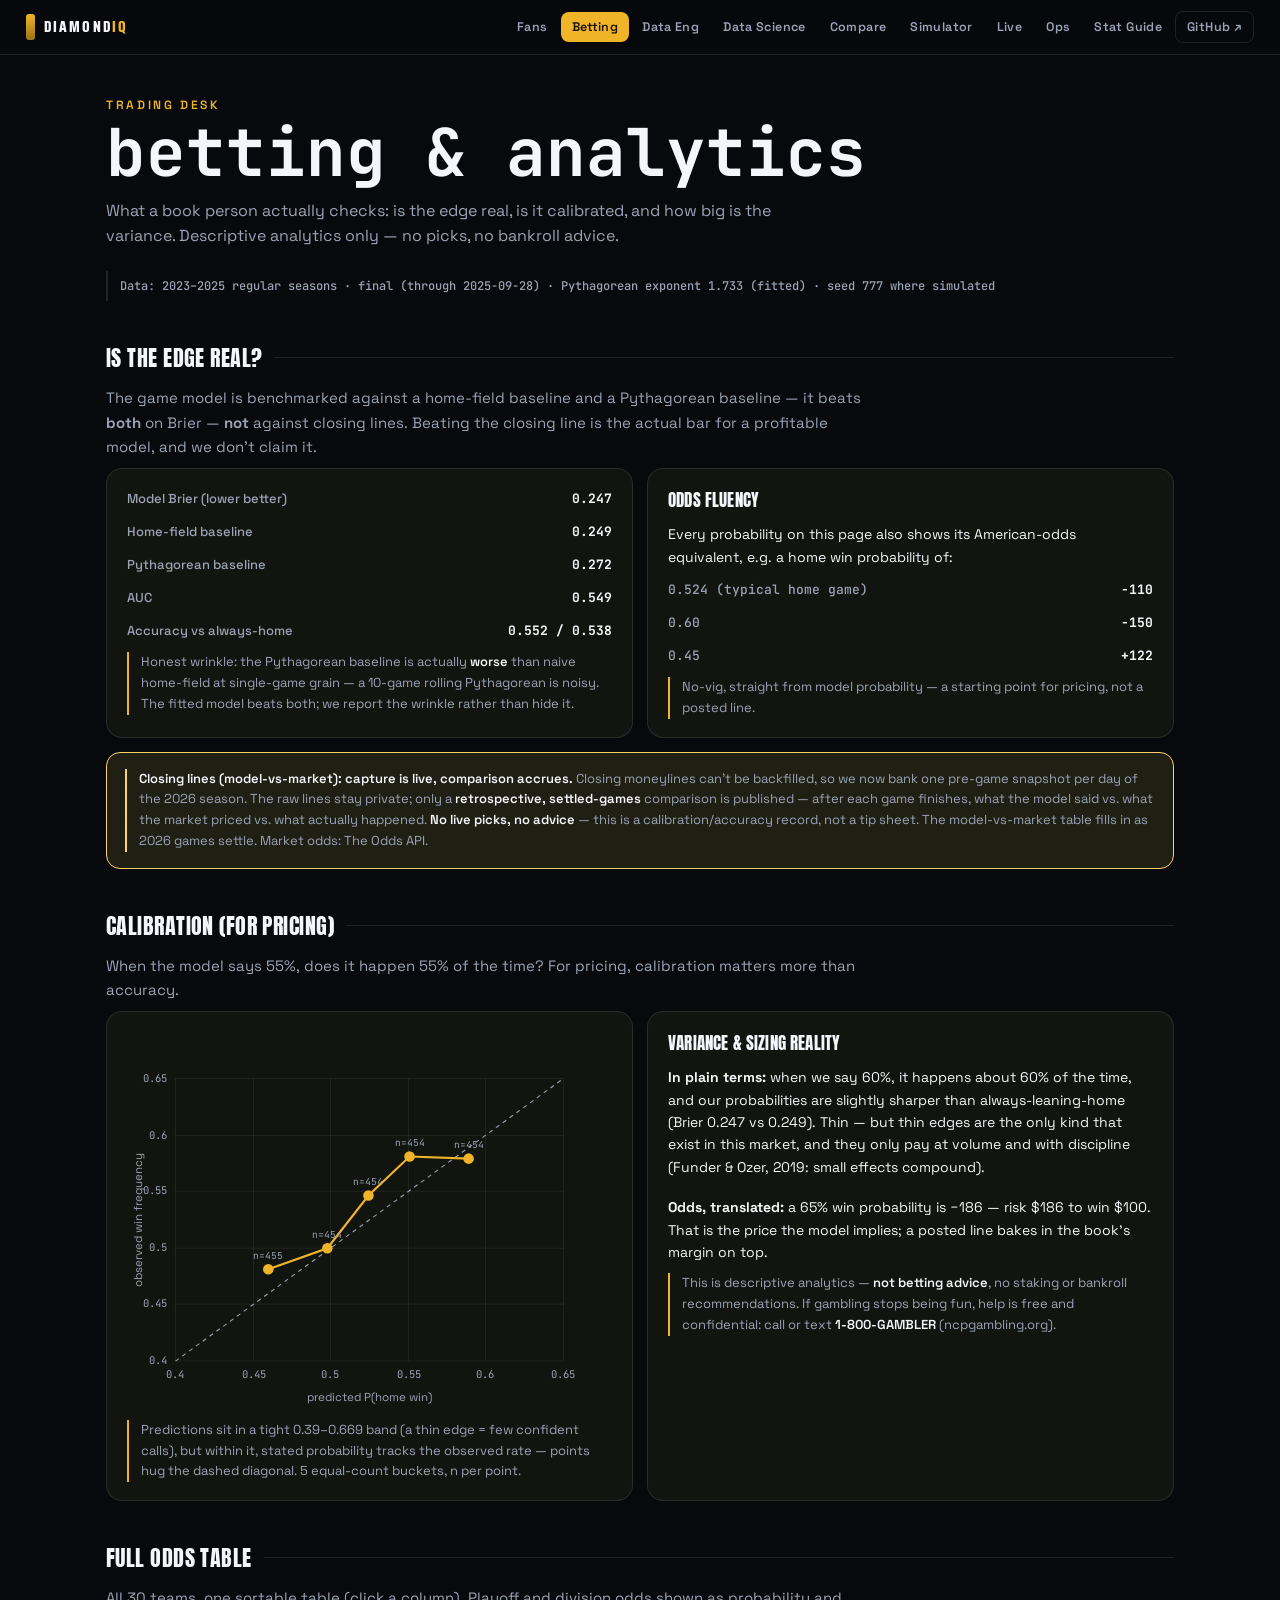
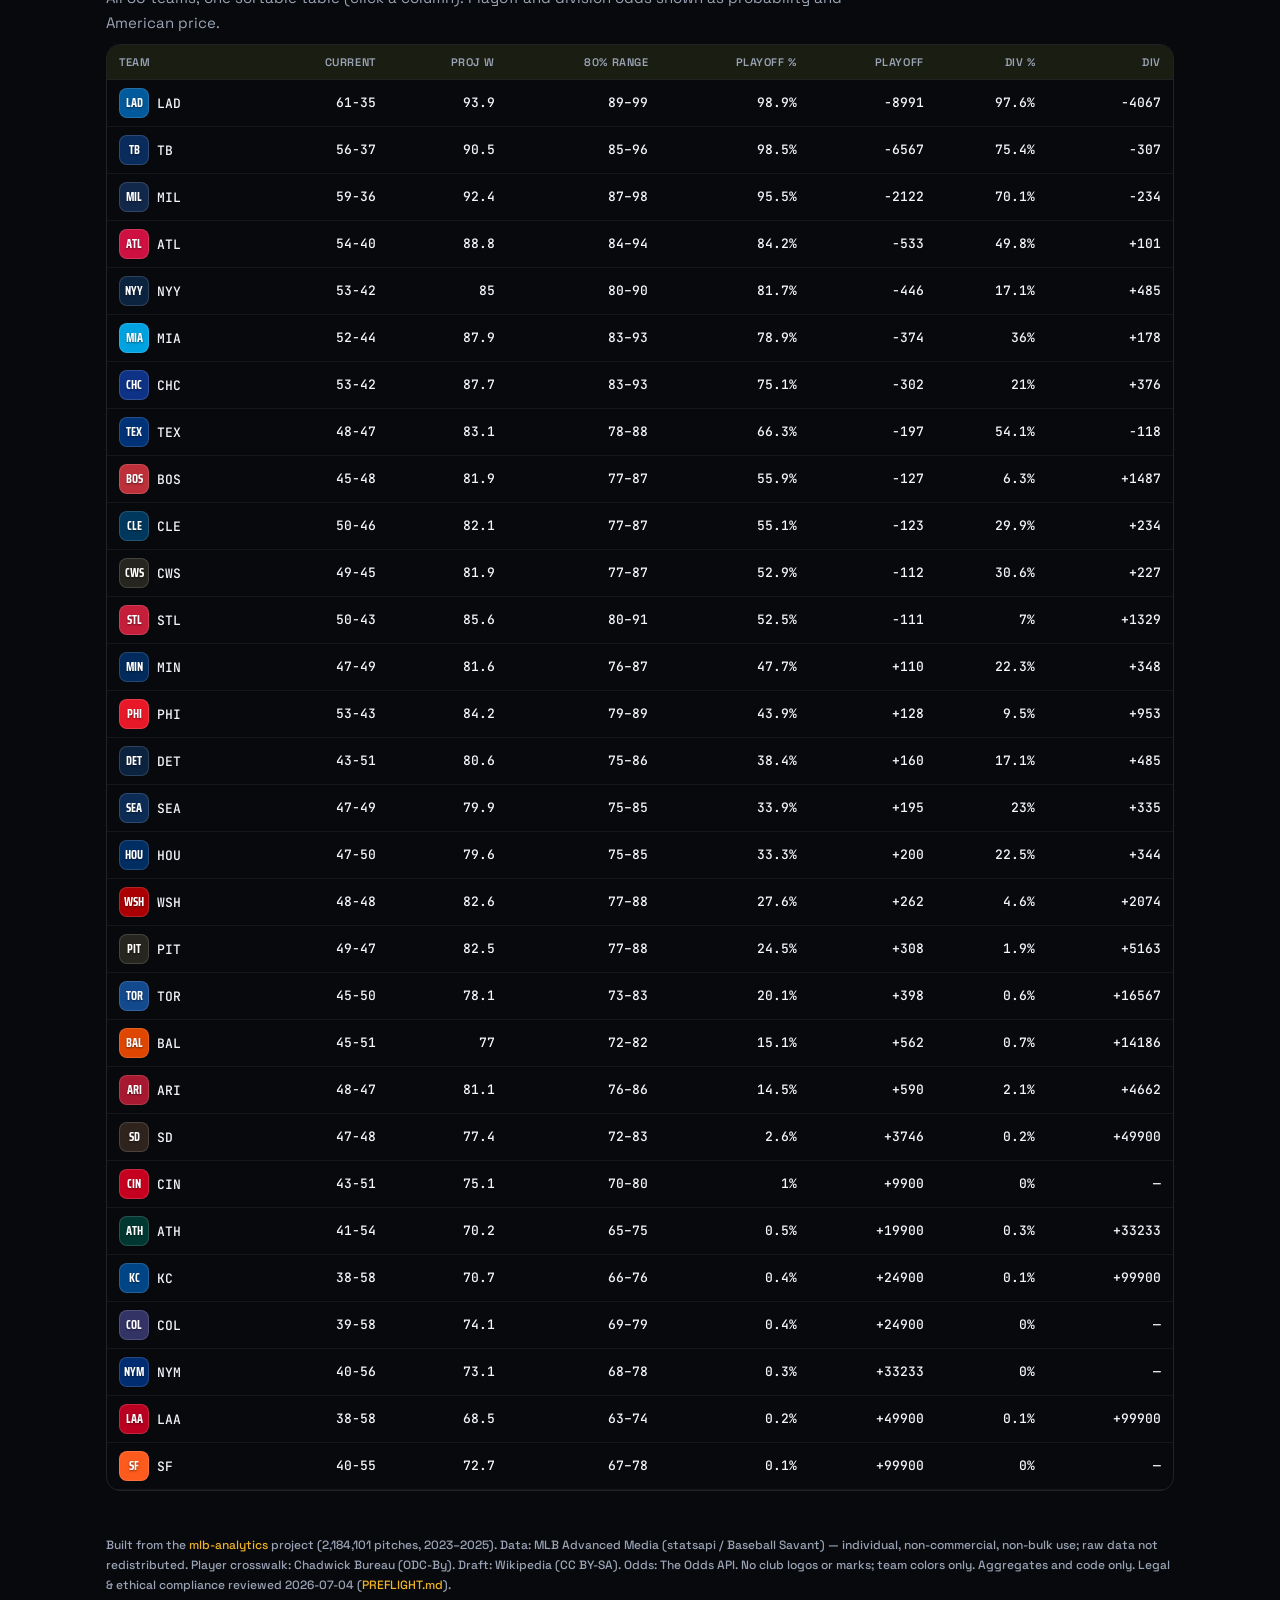
==== commit 27856b01: "nightly: 2026 refresh 2026-10-05" ====
--- a/docs/betting.html
+++ b/docs/betting.html
@@ -1,2 +1,2 @@
-<!doctype html><html lang="en"><head><meta charset="utf-8"><meta name="viewport" content="width=device-width, initial-scale=1"><title>DIAMONDIQ — Sports Betting & Analytics</title><meta name="description" content="A descriptive-analytics view for the trading desk: model-vs-baseline honesty, calibration for pricing, American-odds fluency, and a flat sortable odds table."><meta property="og:title" content="DIAMONDIQ — Sports Betting & Analytics"><meta property="og:description" content="A descriptive-analytics view for the trading desk: model-vs-baseline honesty, calibration for pricing, American-odds fluency, and a flat sortable odds table."><meta property="og:type" content="website"><meta name="twitter:card" content="summary"><link rel="preconnect" href="https://fonts.googleapis.com"><link rel="preconnect" href="https://fonts.gstatic.com" crossorigin><link href="https://fonts.googleapis.com/css2?family=Anton&family=Saira+Condensed:wght@600;700;800&family=Space+Grotesk:wght@400;500;600;700&family=JetBrains+Mono:wght@400;500;600;700&display=swap" rel="stylesheet"><link href="assets/site.css" rel="stylesheet"></head><body class="t-bet"><div class="nav"><div class="in"><a class="brand" href="index.html"><span class="bar"></span><span class="txt">DIAMOND<span style="color:var(--a);">IQ</span></span></a><button class="hamb" aria-label="Menu" aria-expanded="false" onclick="this.setAttribute('aria-expanded',this.getAttribute('aria-expanded')==='true'?'false':'true');toggleNav(this)">Menu</button><div class="navlinks" id="navlinks"><a href="fan.html">Fans</a><a href="betting.html" class="active">Betting</a><a href="data-eng.html">Data Eng</a><a href="data-science.html">Data Science</a><a href="compare.html">Compare</a><a href="simulator.html">Simulator</a><a href="live.html">Live</a><a href="ops.html">Ops</a><a href="glossary.html">Stat Guide</a><a class="ext" href="https://github.com/Steve27M/mlb-analytics" target="_blank" rel="noopener">GitHub ↗</a></div></div></div><div class="wrap"><div class="hero"><div class="eyebrow">Trading desk</div><h1>betting &amp; analytics</h1><p>What a book person actually checks: is the edge real, is it calibrated, and how big is the variance. Descriptive analytics only — no picks, no bankroll advice.</p></div><div class="prov">Data: 2023–2025 regular seasons · final (through 2025-09-28) · Pythagorean exponent 1.733 (fitted) · seed 777 where simulated</div><div class="sec"><h2>Is the edge real?</h2><span class="line"></span></div><p class="lead">The game model is benchmarked against a home-field baseline and a Pythagorean baseline — it beats <b>both</b> on Brier — <b>not</b> against closing lines. Beating the closing line is the actual bar for a profitable model, and we don't claim it.</p><div class="grid"><div class="card"><div class="kv"><span>Model Brier (lower better)</span><b class="pos">0.247</b></div><div class="kv"><span>Home-field baseline</span><b>0.249</b></div><div class="kv"><span>Pythagorean baseline</span><b>0.272</b></div><div class="kv"><span>AUC</span><b>0.549</b></div><div class="kv"><span>Accuracy vs always-home</span><b>0.552 / 0.538</b></div><div class="read">Honest wrinkle: the Pythagorean baseline is actually <b>worse</b> than naive home-field at single-game grain — a 10-game rolling Pythagorean is noisy. The fitted model beats both; we report the wrinkle rather than hide it.</div></div><div class="card"><div class="name" style="font-size:17px">Odds fluency</div><div class="def">Every probability on this page also shows its American-odds equivalent, e.g. a home win probability of:</div><div class="kv"><span class="mono">0.524 (typical home game)</span><b class="mono">-110</b></div><div class="kv"><span class="mono">0.60</span><b class="mono">-150</b></div><div class="kv"><span class="mono">0.45</span><b class="mono">+122</b></div><div class="read">No-vig, straight from model probability — a starting point for pricing, not a posted line.</div></div></div><div class="card callout" style="margin-top:14px"><div class="read"><b>Closing lines (model-vs-market): capture is live, comparison accrues.</b> Closing moneylines can't be backfilled, so we now bank one pre-game snapshot per day of the 2026 season. The raw lines stay private; only a <b>retrospective, settled-games</b> comparison is published — after each game finishes, what the model said vs. what the market priced vs. what actually happened. <b>No live picks, no advice</b> — this is a calibration/accuracy record, not a tip sheet. The model-vs-market table fills in as 2026 games settle. Market odds: <a href="https://the-odds-api.com">The Odds API</a>.</div></div><div class="sec"><h2>Calibration (for pricing)</h2><span class="line"></span></div><p class="lead">When the model says 55%, does it happen 55% of the time? For pricing, calibration matters more than accuracy.</p><div class="grid"><div class="card"><div class="calib"><svg viewBox="0 0 460 360" role="img" aria-label="Reliability plot: predicted home-win probability vs observed frequency, 5 quantile buckets"><line x1="46" y1="314" x2="46" y2="46" stroke="rgba(255,255,255,.06)"/><line x1="46" y1="314" x2="414" y2="314" stroke="rgba(255,255,255,.06)"/><text x="46" y="330" fill="var(--sub)" font-size="10" font-family="JetBrains Mono" text-anchor="middle">0.4</text><text x="38" y="317" fill="var(--sub)" font-size="10" font-family="JetBrains Mono" text-anchor="end">0.4</text><line x1="120" y1="314" x2="120" y2="46" stroke="rgba(255,255,255,.06)"/><line x1="46" y1="260" x2="414" y2="260" stroke="rgba(255,255,255,.06)"/><text x="120" y="330" fill="var(--sub)" font-size="10" font-family="JetBrains Mono" text-anchor="middle">0.45</text><text x="38" y="263" fill="var(--sub)" font-size="10" font-family="JetBrains Mono" text-anchor="end">0.45</text><line x1="193" y1="314" x2="193" y2="46" stroke="rgba(255,255,255,.06)"/><line x1="46" y1="207" x2="414" y2="207" stroke="rgba(255,255,255,.06)"/><text x="193" y="330" fill="var(--sub)" font-size="10" font-family="JetBrains Mono" text-anchor="middle">0.5</text><text x="38" y="210" fill="var(--sub)" font-size="10" font-family="JetBrains Mono" text-anchor="end">0.5</text><line x1="267" y1="314" x2="267" y2="46" stroke="rgba(255,255,255,.06)"/><line x1="46" y1="153" x2="414" y2="153" stroke="rgba(255,255,255,.06)"/><text x="267" y="330" fill="var(--sub)" font-size="10" font-family="JetBrains Mono" text-anchor="middle">0.55</text><text x="38" y="156" fill="var(--sub)" font-size="10" font-family="JetBrains Mono" text-anchor="end">0.55</text><line x1="340" y1="314" x2="340" y2="46" stroke="rgba(255,255,255,.06)"/><line x1="46" y1="100" x2="414" y2="100" stroke="rgba(255,255,255,.06)"/><text x="340" y="330" fill="var(--sub)" font-size="10" font-family="JetBrains Mono" text-anchor="middle">0.6</text><text x="38" y="103" fill="var(--sub)" font-size="10" font-family="JetBrains Mono" text-anchor="end">0.6</text><line x1="414" y1="314" x2="414" y2="46" stroke="rgba(255,255,255,.06)"/><line x1="46" y1="46" x2="414" y2="46" stroke="rgba(255,255,255,.06)"/><text x="414" y="330" fill="var(--sub)" font-size="10" font-family="JetBrains Mono" text-anchor="middle">0.65</text><text x="38" y="49" fill="var(--sub)" font-size="10" font-family="JetBrains Mono" text-anchor="end">0.65</text><line x1="46" y1="314" x2="414" y2="46" stroke="var(--sub)" stroke-dasharray="4 4"/><path d="M134 227 L190 207 L229 157 L268 120 L324 122" fill="none" stroke="var(--a)" stroke-width="2"/><circle cx="134" cy="227" r="5" fill="var(--a)"/><text x="134" y="217" fill="var(--sub)" font-size="9" font-family="JetBrains Mono" text-anchor="middle">n=455</text><circle cx="190" cy="207" r="5" fill="var(--a)"/><text x="190" y="197" fill="var(--sub)" font-size="9" font-family="JetBrains Mono" text-anchor="middle">n=454</text><circle cx="229" cy="157" r="5" fill="var(--a)"/><text x="229" y="147" fill="var(--sub)" font-size="9" font-family="JetBrains Mono" text-anchor="middle">n=454</text><circle cx="268" cy="120" r="5" fill="var(--a)"/><text x="268" y="110" fill="var(--sub)" font-size="9" font-family="JetBrains Mono" text-anchor="middle">n=454</text><circle cx="324" cy="122" r="5" fill="var(--a)"/><text x="324" y="112" fill="var(--sub)" font-size="9" font-family="JetBrains Mono" text-anchor="middle">n=454</text><text x="230" y="352" fill="var(--sub)" font-size="11" font-family="Space Grotesk" text-anchor="middle">predicted P(home win)</text><text x="14" y="180" fill="var(--sub)" font-size="11" font-family="Space Grotesk" text-anchor="middle" transform="rotate(-90 14 180)">observed win frequency</text></svg></div><div class="read">Predictions sit in a tight 0.39–0.669 band (a thin edge = few confident calls), but within it, stated probability tracks the observed rate — points hug the dashed diagonal. 5 equal-count buckets, n per point.</div></div><div class="card"><div class="name" style="font-size:17px">Variance &amp; sizing reality</div><div class="def"><b>In plain terms:</b> when we say 60%, it happens about 60% of the time, and our probabilities are slightly sharper than always-leaning-home (Brier 0.247 vs 0.249). Thin — but thin edges are the only kind that exist in this market, and they only pay at volume and with discipline (Funder &amp; Ozer, 2019: small effects compound).</div><div class="def" style="margin-top:8px"><b>Odds, translated:</b> a 65% win probability is −186 — risk $186 to win $100. That is the price the model implies; a posted line bakes in the book's margin on top.</div><div class="read">This is descriptive analytics — <b>not betting advice</b>, no staking or bankroll recommendations. If gambling stops being fun, help is free and confidential: call or text <b>1-800-GAMBLER</b> (ncpgambling.org).</div></div></div><div class="sec"><h2>Full odds table</h2><span class="line"></span></div><p class="lead">All 30 teams, one sortable table (click a column). Playoff and division odds shown as probability and American price.</p><div class="tblwrap"><table class="flat" id="oddstbl"><thead><tr><th>Team</th><th>Current</th><th>Proj W</th><th data-nosort>80% range</th><th>Playoff %</th><th>Playoff</th><th>Div %</th><th>Div</th></tr></thead><tbody><tr><td data-v="LAD"><span class="mono-chip" style="background:#005A9C" title="Los Angeles Dodgers">LAD</span> LAD</td><td data-v="61">61-35</td><td data-v="93.9">93.9</td><td>89–99</td><td data-v="0.989">98.9%</td><td data-v="0.989" class="mono">-8991</td><td data-v="0.976">97.6%</td><td data-v="0.976" class="mono">-4067</td></tr><tr><td data-v="TB"><span class="mono-chip" style="background:#092C5C" title="Tampa Bay Rays">TB</span> TB</td><td data-v="56">56-37</td><td data-v="90.5">90.5</td><td>85–96</td><td data-v="0.985">98.5%</td><td data-v="0.985" class="mono">-6567</td><td data-v="0.754">75.4%</td><td data-v="0.754" class="mono">-307</td></tr><tr><td data-v="MIL"><span class="mono-chip" style="background:#12284B" title="Milwaukee Brewers">MIL</span> MIL</td><td data-v="59">59-36</td><td data-v="92.4">92.4</td><td>87–98</td><td data-v="0.955">95.5%</td><td data-v="0.955" class="mono">-2122</td><td data-v="0.701">70.1%</td><td data-v="0.701" class="mono">-234</td></tr><tr><td data-v="ATL"><span class="mono-chip" style="background:#CE1141" title="Atlanta Braves">ATL</span> ATL</td><td data-v="54">54-40</td><td data-v="88.8">88.8</td><td>84–94</td><td data-v="0.842">84.2%</td><td data-v="0.842" class="mono">-533</td><td data-v="0.498">49.8%</td><td data-v="0.498" class="mono">+101</td></tr><tr><td data-v="NYY"><span class="mono-chip" style="background:#0C2340" title="New York Yankees">NYY</span> NYY</td><td data-v="53">53-42</td><td data-v="85.0">85</td><td>80–90</td><td data-v="0.817">81.7%</td><td data-v="0.817" class="mono">-446</td><td data-v="0.171">17.1%</td><td data-v="0.171" class="mono">+485</td></tr><tr><td data-v="MIA"><span class="mono-chip" style="background:#00A3E0" title="Miami Marlins">MIA</span> MIA</td><td data-v="52">52-44</td><td data-v="87.9">87.9</td><td>83–93</td><td data-v="0.789">78.9%</td><td data-v="0.789" class="mono">-374</td><td data-v="0.36">36%</td><td data-v="0.36" class="mono">+178</td></tr><tr><td data-v="CHC"><span class="mono-chip" style="background:#0E3386" title="Chicago Cubs">CHC</span> CHC</td><td data-v="53">53-42</td><td data-v="87.7">87.7</td><td>83–93</td><td data-v="0.751">75.1%</td><td data-v="0.751" class="mono">-302</td><td data-v="0.21">21%</td><td data-v="0.21" class="mono">+376</td></tr><tr><td data-v="TEX"><span class="mono-chip" style="background:#003278" title="Texas Rangers">TEX</span> TEX</td><td data-v="48">48-47</td><td data-v="83.1">83.1</td><td>78–88</td><td data-v="0.663">66.3%</td><td data-v="0.663" class="mono">-197</td><td data-v="0.541">54.1%</td><td data-v="0.541" class="mono">-118</td></tr><tr><td data-v="BOS"><span class="mono-chip" style="background:#BD3039" title="Boston Red Sox">BOS</span> BOS</td><td data-v="45">45-48</td><td data-v="81.9">81.9</td><td>77–87</td><td data-v="0.559">55.9%</td><td data-v="0.559" class="mono">-127</td><td data-v="0.063">6.3%</td><td data-v="0.063" class="mono">+1487</td></tr><tr><td data-v="CLE"><span class="mono-chip" style="background:#00385D" title="Cleveland Guardians">CLE</span> CLE</td><td data-v="50">50-46</td><td data-v="82.1">82.1</td><td>77–87</td><td data-v="0.551">55.1%</td><td data-v="0.551" class="mono">-123</td><td data-v="0.299">29.9%</td><td data-v="0.299" class="mono">+234</td></tr><tr><td data-v="CWS"><span class="mono-chip" style="background:#27251F" title="Chicago White Sox">CWS</span> CWS</td><td data-v="49">49-45</td><td data-v="81.9">81.9</td><td>77–87</td><td data-v="0.529">52.9%</td><td data-v="0.529" class="mono">-112</td><td data-v="0.306">30.6%</td><td data-v="0.306" class="mono">+227</td></tr><tr><td data-v="STL"><span class="mono-chip" style="background:#C41E3A" title="St. Louis Cardinals">STL</span> STL</td><td data-v="50">50-43</td><td data-v="85.6">85.6</td><td>80–91</td><td data-v="0.525">52.5%</td><td data-v="0.525" class="mono">-111</td><td data-v="0.07">7%</td><td data-v="0.07" class="mono">+1329</td></tr><tr><td data-v="MIN"><span class="mono-chip" style="background:#002B5C" title="Minnesota Twins">MIN</span> MIN</td><td data-v="47">47-49</td><td data-v="81.6">81.6</td><td>76–87</td><td data-v="0.476">47.6%</td><td data-v="0.476" class="mono">+110</td><td data-v="0.223">22.3%</td><td data-v="0.223" class="mono">+348</td></tr><tr><td data-v="PHI"><span class="mono-chip" style="background:#E81828" title="Philadelphia Phillies">PHI</span> PHI</td><td data-v="53">53-43</td><td data-v="84.2">84.2</td><td>79–89</td><td data-v="0.439">43.9%</td><td data-v="0.439" class="mono">+128</td><td data-v="0.095">9.5%</td><td data-v="0.095" class="mono">+953</td></tr><tr><td data-v="DET"><span class="mono-chip" style="background:#0C2340" title="Detroit Tigers">DET</span> DET</td><td data-v="43">43-51</td><td data-v="80.6">80.6</td><td>75–86</td><td data-v="0.384">38.4%</td><td data-v="0.384" class="mono">+160</td><td data-v="0.171">17.1%</td><td data-v="0.171" class="mono">+485</td></tr><tr><td data-v="SEA"><span class="mono-chip" style="background:#0C2C56" title="Seattle Mariners">SEA</span> SEA</td><td data-v="47">47-49</td><td data-v="79.9">79.9</td><td>75–85</td><td data-v="0.339">33.9%</td><td data-v="0.339" class="mono">+195</td><td data-v="0.23">23%</td><td data-v="0.23" class="mono">+335</td></tr><tr><td data-v="HOU"><span class="mono-chip" style="background:#002D62" title="Houston Astros">HOU</span> HOU</td><td data-v="47">47-50</td><td data-v="79.6">79.6</td><td>75–85</td><td data-v="0.333">33.3%</td><td data-v="0.333" class="mono">+200</td><td data-v="0.225">22.5%</td><td data-v="0.225" class="mono">+344</td></tr><tr><td data-v="WSH"><span class="mono-chip" style="background:#AB0003" title="Washington Nationals">WSH</span> WSH</td><td data-v="48">48-48</td><td data-v="82.6">82.6</td><td>77–88</td><td data-v="0.276">27.6%</td><td data-v="0.276" class="mono">+262</td><td data-v="0.046">4.6%</td><td data-v="0.046" class="mono">+2074</td></tr><tr><td data-v="PIT"><span class="mono-chip" style="background:#27251F" title="Pittsburgh Pirates">PIT</span> PIT</td><td data-v="49">49-47</td><td data-v="82.5">82.5</td><td>77–88</td><td data-v="0.245">24.5%</td><td data-v="0.245" class="mono">+308</td><td data-v="0.019">1.9%</td><td data-v="0.019" class="mono">+5163</td></tr><tr><td data-v="TOR"><span class="mono-chip" style="background:#134A8E" title="Toronto Blue Jays">TOR</span> TOR</td><td data-v="45">45-50</td><td data-v="78.1">78.1</td><td>73–83</td><td data-v="0.201">20.1%</td><td data-v="0.201" class="mono">+398</td><td data-v="0.006">0.6%</td><td data-v="0.006" class="mono">+16567</td></tr><tr><td data-v="BAL"><span class="mono-chip" style="background:#DF4601" title="Baltimore Orioles">BAL</span> BAL</td><td data-v="45">45-51</td><td data-v="77.0">77</td><td>72–82</td><td data-v="0.151">15.1%</td><td data-v="0.151" class="mono">+562</td><td data-v="0.007">0.7%</td><td data-v="0.007" class="mono">+14186</td></tr><tr><td data-v="ARI"><span class="mono-chip" style="background:#A71930" title="Arizona Diamondbacks">ARI</span> ARI</td><td data-v="48">48-47</td><td data-v="81.1">81.1</td><td>76–86</td><td data-v="0.145">14.5%</td><td data-v="0.145" class="mono">+590</td><td data-v="0.021">2.1%</td><td data-v="0.021" class="mono">+4662</td></tr><tr><td data-v="SD"><span class="mono-chip" style="background:#2F241D" title="San Diego Padres">SD</span> SD</td><td data-v="47">47-48</td><td data-v="77.4">77.4</td><td>72–83</td><td data-v="0.026">2.6%</td><td data-v="0.026" class="mono">+3746</td><td data-v="0.002">0.2%</td><td data-v="0.002" class="mono">+49900</td></tr><tr><td data-v="CIN"><span class="mono-chip" style="background:#C6011F" title="Cincinnati Reds">CIN</span> CIN</td><td data-v="43">43-51</td><td data-v="75.1">75.1</td><td>70–80</td><td data-v="0.01">1%</td><td data-v="0.01" class="mono">+9900</td><td data-v="0.0">0%</td><td data-v="0.0" class="mono">—</td></tr><tr><td data-v="ATH"><span class="mono-chip" style="background:#003831" title="Athletics">ATH</span> ATH</td><td data-v="41">41-54</td><td data-v="70.2">70.2</td><td>65–75</td><td data-v="0.005">0.5%</td><td data-v="0.005" class="mono">+19900</td><td data-v="0.003">0.3%</td><td data-v="0.003" class="mono">+33233</td></tr><tr><td data-v="KC"><span class="mono-chip" style="background:#004687" title="Kansas City Royals">KC</span> KC</td><td data-v="38">38-58</td><td data-v="70.7">70.7</td><td>66–76</td><td data-v="0.004">0.4%</td><td data-v="0.004" class="mono">+24900</td><td data-v="0.001">0.1%</td><td data-v="0.001" class="mono">+99900</td></tr><tr><td data-v="COL"><span class="mono-chip" style="background:#333366" title="Colorado Rockies">COL</span> COL</td><td data-v="39">39-58</td><td data-v="74.1">74.1</td><td>69–79</td><td data-v="0.004">0.4%</td><td data-v="0.004" class="mono">+24900</td><td data-v="0.0">0%</td><td data-v="0.0" class="mono">—</td></tr><tr><td data-v="NYM"><span class="mono-chip" style="background:#002D72" title="New York Mets">NYM</span> NYM</td><td data-v="40">40-56</td><td data-v="73.1">73.1</td><td>68–78</td><td data-v="0.003">0.3%</td><td data-v="0.003" class="mono">+33233</td><td data-v="0.0">0%</td><td data-v="0.0" class="mono">—</td></tr><tr><td data-v="LAA"><span class="mono-chip" style="background:#BA0021" title="Los Angeles Angels">LAA</span> LAA</td><td data-v="38">38-58</td><td data-v="68.5">68.5</td><td>63–74</td><td data-v="0.002">0.2%</td><td data-v="0.002" class="mono">+49900</td><td data-v="0.001">0.1%</td><td data-v="0.001" class="mono">+99900</td></tr><tr><td data-v="SF"><span class="mono-chip" style="background:#FD5A1E" title="San Francisco Giants">SF</span> SF</td><td data-v="40">40-55</td><td data-v="72.7">72.7</td><td>67–78</td><td data-v="0.001">0.1%</td><td data-v="0.001" class="mono">+99900</td><td data-v="0.0">0%</td><td data-v="0.0" class="mono">—</td></tr></tbody></table></div><footer>Built from the <a href="https://github.com/Steve27M/mlb-analytics">mlb-analytics</a> project (2,184,101 pitches, 2023–2025). Data: MLB Advanced Media (statsapi / Baseball Savant) — individual, non-commercial, non-bulk use; raw data not redistributed. Player crosswalk: Chadwick Bureau (ODC-By). Draft: Wikipedia (CC BY-SA). Odds: The Odds API. No club logos or marks; team colors only. Aggregates and code only. Legal &amp; ethical compliance reviewed 2026-07-04 (<a href="https://github.com/Steve27M/mlb-analytics/blob/main/PREFLIGHT.md">PREFLIGHT.md</a>).</footer><script src="assets/teams.js"></script><script src="assets/util.js"></script><script>document.querySelectorAll("table.flat").forEach(makeSortable);</script>
+<!doctype html><html lang="en"><head><meta charset="utf-8"><meta name="viewport" content="width=device-width, initial-scale=1"><title>DIAMONDIQ — Sports Betting & Analytics</title><meta name="description" content="A descriptive-analytics view for the trading desk: model-vs-baseline honesty, calibration for pricing, American-odds fluency, and a flat sortable odds table."><meta property="og:title" content="DIAMONDIQ — Sports Betting & Analytics"><meta property="og:description" content="A descriptive-analytics view for the trading desk: model-vs-baseline honesty, calibration for pricing, American-odds fluency, and a flat sortable odds table."><meta property="og:type" content="website"><meta name="twitter:card" content="summary"><link rel="preconnect" href="https://fonts.googleapis.com"><link rel="preconnect" href="https://fonts.gstatic.com" crossorigin><link href="https://fonts.googleapis.com/css2?family=Anton&family=Saira+Condensed:wght@600;700;800&family=Space+Grotesk:wght@400;500;600;700&family=JetBrains+Mono:wght@400;500;600;700&display=swap" rel="stylesheet"><link href="assets/site.css" rel="stylesheet"></head><body class="t-bet"><div class="nav"><div class="in"><a class="brand" href="index.html"><span class="bar"></span><span class="txt">DIAMOND<span style="color:var(--a);">IQ</span></span></a><button class="hamb" aria-label="Menu" aria-expanded="false" onclick="this.setAttribute('aria-expanded',this.getAttribute('aria-expanded')==='true'?'false':'true');toggleNav(this)">Menu</button><div class="navlinks" id="navlinks"><a href="fan.html">Fans</a><a href="betting.html" class="active">Betting</a><a href="data-eng.html">Data Eng</a><a href="data-science.html">Data Science</a><a href="compare.html">Compare</a><a href="simulator.html">Simulator</a><a href="live.html">Live</a><a href="ops.html">Ops</a><a href="glossary.html">Stat Guide</a><a class="ext" href="https://github.com/Steve27M/mlb-analytics" target="_blank" rel="noopener">GitHub ↗</a></div></div></div><div class="wrap"><div class="hero"><div class="eyebrow">Trading desk</div><h1>betting &amp; analytics</h1><p>What a book person actually checks: is the edge real, is it calibrated, and how big is the variance. Descriptive analytics only — no picks, no bankroll advice.</p></div><div class="prov">Data: 2023–2025 regular seasons · final (through 2025-09-28) · Pythagorean exponent 1.733 (fitted) · seed 777 where simulated</div><div class="sec"><h2>Is the edge real?</h2><span class="line"></span></div><p class="lead">The game model is benchmarked against a home-field baseline and a Pythagorean baseline — it beats <b>both</b> on Brier — <b>not</b> against closing lines. Beating the closing line is the actual bar for a profitable model, and we don't claim it.</p><div class="grid"><div class="card"><div class="kv"><span>Model Brier (lower better)</span><b class="pos">0.247</b></div><div class="kv"><span>Home-field baseline</span><b>0.249</b></div><div class="kv"><span>Pythagorean baseline</span><b>0.272</b></div><div class="kv"><span>AUC</span><b>0.549</b></div><div class="kv"><span>Accuracy vs always-home</span><b>0.552 / 0.538</b></div><div class="read">Honest wrinkle: the Pythagorean baseline is actually <b>worse</b> than naive home-field at single-game grain — a 10-game rolling Pythagorean is noisy. The fitted model beats both; we report the wrinkle rather than hide it.</div></div><div class="card"><div class="name" style="font-size:17px">Odds fluency</div><div class="def">Every probability on this page also shows its American-odds equivalent, e.g. a home win probability of:</div><div class="kv"><span class="mono">0.524 (typical home game)</span><b class="mono">-110</b></div><div class="kv"><span class="mono">0.60</span><b class="mono">-150</b></div><div class="kv"><span class="mono">0.45</span><b class="mono">+122</b></div><div class="read">No-vig, straight from model probability — a starting point for pricing, not a posted line.</div></div></div><div class="card callout" style="margin-top:14px"><div class="read"><b>Closing lines (model-vs-market): capture is live, comparison accrues.</b> Closing moneylines can't be backfilled, so we now bank one pre-game snapshot per day of the 2026 season. The raw lines stay private; only a <b>retrospective, settled-games</b> comparison is published — after each game finishes, what the model said vs. what the market priced vs. what actually happened. <b>No live picks, no advice</b> — this is a calibration/accuracy record, not a tip sheet. The model-vs-market table fills in as 2026 games settle. Market odds: <a href="https://the-odds-api.com">The Odds API</a>.</div></div><div class="sec"><h2>Calibration (for pricing)</h2><span class="line"></span></div><p class="lead">When the model says 55%, does it happen 55% of the time? For pricing, calibration matters more than accuracy.</p><div class="grid"><div class="card"><div class="calib"><svg viewBox="0 0 460 360" role="img" aria-label="Reliability plot: predicted home-win probability vs observed frequency, 5 quantile buckets"><line x1="46" y1="314" x2="46" y2="46" stroke="rgba(255,255,255,.06)"/><line x1="46" y1="314" x2="414" y2="314" stroke="rgba(255,255,255,.06)"/><text x="46" y="330" fill="var(--sub)" font-size="10" font-family="JetBrains Mono" text-anchor="middle">0.4</text><text x="38" y="317" fill="var(--sub)" font-size="10" font-family="JetBrains Mono" text-anchor="end">0.4</text><line x1="120" y1="314" x2="120" y2="46" stroke="rgba(255,255,255,.06)"/><line x1="46" y1="260" x2="414" y2="260" stroke="rgba(255,255,255,.06)"/><text x="120" y="330" fill="var(--sub)" font-size="10" font-family="JetBrains Mono" text-anchor="middle">0.45</text><text x="38" y="263" fill="var(--sub)" font-size="10" font-family="JetBrains Mono" text-anchor="end">0.45</text><line x1="193" y1="314" x2="193" y2="46" stroke="rgba(255,255,255,.06)"/><line x1="46" y1="207" x2="414" y2="207" stroke="rgba(255,255,255,.06)"/><text x="193" y="330" fill="var(--sub)" font-size="10" font-family="JetBrains Mono" text-anchor="middle">0.5</text><text x="38" y="210" fill="var(--sub)" font-size="10" font-family="JetBrains Mono" text-anchor="end">0.5</text><line x1="267" y1="314" x2="267" y2="46" stroke="rgba(255,255,255,.06)"/><line x1="46" y1="153" x2="414" y2="153" stroke="rgba(255,255,255,.06)"/><text x="267" y="330" fill="var(--sub)" font-size="10" font-family="JetBrains Mono" text-anchor="middle">0.55</text><text x="38" y="156" fill="var(--sub)" font-size="10" font-family="JetBrains Mono" text-anchor="end">0.55</text><line x1="340" y1="314" x2="340" y2="46" stroke="rgba(255,255,255,.06)"/><line x1="46" y1="100" x2="414" y2="100" stroke="rgba(255,255,255,.06)"/><text x="340" y="330" fill="var(--sub)" font-size="10" font-family="JetBrains Mono" text-anchor="middle">0.6</text><text x="38" y="103" fill="var(--sub)" font-size="10" font-family="JetBrains Mono" text-anchor="end">0.6</text><line x1="414" y1="314" x2="414" y2="46" stroke="rgba(255,255,255,.06)"/><line x1="46" y1="46" x2="414" y2="46" stroke="rgba(255,255,255,.06)"/><text x="414" y="330" fill="var(--sub)" font-size="10" font-family="JetBrains Mono" text-anchor="middle">0.65</text><text x="38" y="49" fill="var(--sub)" font-size="10" font-family="JetBrains Mono" text-anchor="end">0.65</text><line x1="46" y1="314" x2="414" y2="46" stroke="var(--sub)" stroke-dasharray="4 4"/><path d="M134 227 L190 207 L229 157 L268 120 L324 122" fill="none" stroke="var(--a)" stroke-width="2"/><circle cx="134" cy="227" r="5" fill="var(--a)"/><text x="134" y="217" fill="var(--sub)" font-size="9" font-family="JetBrains Mono" text-anchor="middle">n=455</text><circle cx="190" cy="207" r="5" fill="var(--a)"/><text x="190" y="197" fill="var(--sub)" font-size="9" font-family="JetBrains Mono" text-anchor="middle">n=454</text><circle cx="229" cy="157" r="5" fill="var(--a)"/><text x="229" y="147" fill="var(--sub)" font-size="9" font-family="JetBrains Mono" text-anchor="middle">n=454</text><circle cx="268" cy="120" r="5" fill="var(--a)"/><text x="268" y="110" fill="var(--sub)" font-size="9" font-family="JetBrains Mono" text-anchor="middle">n=454</text><circle cx="324" cy="122" r="5" fill="var(--a)"/><text x="324" y="112" fill="var(--sub)" font-size="9" font-family="JetBrains Mono" text-anchor="middle">n=454</text><text x="230" y="352" fill="var(--sub)" font-size="11" font-family="Space Grotesk" text-anchor="middle">predicted P(home win)</text><text x="14" y="180" fill="var(--sub)" font-size="11" font-family="Space Grotesk" text-anchor="middle" transform="rotate(-90 14 180)">observed win frequency</text></svg></div><div class="read">Predictions sit in a tight 0.39–0.669 band (a thin edge = few confident calls), but within it, stated probability tracks the observed rate — points hug the dashed diagonal. 5 equal-count buckets, n per point.</div></div><div class="card"><div class="name" style="font-size:17px">Variance &amp; sizing reality</div><div class="def"><b>In plain terms:</b> when we say 60%, it happens about 60% of the time, and our probabilities are slightly sharper than always-leaning-home (Brier 0.247 vs 0.249). Thin — but thin edges are the only kind that exist in this market, and they only pay at volume and with discipline (Funder &amp; Ozer, 2019: small effects compound).</div><div class="def" style="margin-top:8px"><b>Odds, translated:</b> a 65% win probability is −186 — risk $186 to win $100. That is the price the model implies; a posted line bakes in the book's margin on top.</div><div class="read">This is descriptive analytics — <b>not betting advice</b>, no staking or bankroll recommendations. If gambling stops being fun, help is free and confidential: call or text <b>1-800-GAMBLER</b> (ncpgambling.org).</div></div></div><div class="sec"><h2>Full odds table</h2><span class="line"></span></div><p class="lead">All 30 teams, one sortable table (click a column). Playoff and division odds shown as probability and American price.</p><div class="tblwrap"><table class="flat" id="oddstbl"><thead><tr><th>Team</th><th>Current</th><th>Proj W</th><th data-nosort>80% range</th><th>Playoff %</th><th>Playoff</th><th>Div %</th><th>Div</th></tr></thead><tbody><tr><td data-v="LAD"><span class="mono-chip" style="background:#005A9C" title="Los Angeles Dodgers">LAD</span> LAD</td><td data-v="61">61-35</td><td data-v="93.9">93.9</td><td>89–99</td><td data-v="0.989">98.9%</td><td data-v="0.989" class="mono">-8991</td><td data-v="0.976">97.6%</td><td data-v="0.976" class="mono">-4067</td></tr><tr><td data-v="TB"><span class="mono-chip" style="background:#092C5C" title="Tampa Bay Rays">TB</span> TB</td><td data-v="56">56-37</td><td data-v="90.5">90.5</td><td>85–96</td><td data-v="0.985">98.5%</td><td data-v="0.985" class="mono">-6567</td><td data-v="0.754">75.4%</td><td data-v="0.754" class="mono">-307</td></tr><tr><td data-v="MIL"><span class="mono-chip" style="background:#12284B" title="Milwaukee Brewers">MIL</span> MIL</td><td data-v="59">59-36</td><td data-v="92.4">92.4</td><td>87–98</td><td data-v="0.955">95.5%</td><td data-v="0.955" class="mono">-2122</td><td data-v="0.701">70.1%</td><td data-v="0.701" class="mono">-234</td></tr><tr><td data-v="ATL"><span class="mono-chip" style="background:#CE1141" title="Atlanta Braves">ATL</span> ATL</td><td data-v="54">54-40</td><td data-v="88.8">88.8</td><td>84–94</td><td data-v="0.842">84.2%</td><td data-v="0.842" class="mono">-533</td><td data-v="0.498">49.8%</td><td data-v="0.498" class="mono">+101</td></tr><tr><td data-v="NYY"><span class="mono-chip" style="background:#0C2340" title="New York Yankees">NYY</span> NYY</td><td data-v="53">53-42</td><td data-v="85.0">85</td><td>80–90</td><td data-v="0.817">81.7%</td><td data-v="0.817" class="mono">-446</td><td data-v="0.171">17.1%</td><td data-v="0.171" class="mono">+485</td></tr><tr><td data-v="MIA"><span class="mono-chip" style="background:#00A3E0" title="Miami Marlins">MIA</span> MIA</td><td data-v="52">52-44</td><td data-v="87.9">87.9</td><td>83–93</td><td data-v="0.789">78.9%</td><td data-v="0.789" class="mono">-374</td><td data-v="0.36">36%</td><td data-v="0.36" class="mono">+178</td></tr><tr><td data-v="CHC"><span class="mono-chip" style="background:#0E3386" title="Chicago Cubs">CHC</span> CHC</td><td data-v="53">53-42</td><td data-v="87.7">87.7</td><td>83–93</td><td data-v="0.751">75.1%</td><td data-v="0.751" class="mono">-302</td><td data-v="0.21">21%</td><td data-v="0.21" class="mono">+376</td></tr><tr><td data-v="TEX"><span class="mono-chip" style="background:#003278" title="Texas Rangers">TEX</span> TEX</td><td data-v="48">48-47</td><td data-v="83.1">83.1</td><td>78–88</td><td data-v="0.663">66.3%</td><td data-v="0.663" class="mono">-197</td><td data-v="0.541">54.1%</td><td data-v="0.541" class="mono">-118</td></tr><tr><td data-v="BOS"><span class="mono-chip" style="background:#BD3039" title="Boston Red Sox">BOS</span> BOS</td><td data-v="45">45-48</td><td data-v="81.9">81.9</td><td>77–87</td><td data-v="0.559">55.9%</td><td data-v="0.559" class="mono">-127</td><td data-v="0.063">6.3%</td><td data-v="0.063" class="mono">+1487</td></tr><tr><td data-v="CLE"><span class="mono-chip" style="background:#00385D" title="Cleveland Guardians">CLE</span> CLE</td><td data-v="50">50-46</td><td data-v="82.1">82.1</td><td>77–87</td><td data-v="0.551">55.1%</td><td data-v="0.551" class="mono">-123</td><td data-v="0.299">29.9%</td><td data-v="0.299" class="mono">+234</td></tr><tr><td data-v="CWS"><span class="mono-chip" style="background:#27251F" title="Chicago White Sox">CWS</span> CWS</td><td data-v="49">49-45</td><td data-v="81.9">81.9</td><td>77–87</td><td data-v="0.529">52.9%</td><td data-v="0.529" class="mono">-112</td><td data-v="0.306">30.6%</td><td data-v="0.306" class="mono">+227</td></tr><tr><td data-v="STL"><span class="mono-chip" style="background:#C41E3A" title="St. Louis Cardinals">STL</span> STL</td><td data-v="50">50-43</td><td data-v="85.6">85.6</td><td>80–91</td><td data-v="0.525">52.5%</td><td data-v="0.525" class="mono">-111</td><td data-v="0.07">7%</td><td data-v="0.07" class="mono">+1329</td></tr><tr><td data-v="MIN"><span class="mono-chip" style="background:#002B5C" title="Minnesota Twins">MIN</span> MIN</td><td data-v="47">47-49</td><td data-v="81.6">81.6</td><td>76–87</td><td data-v="0.477">47.7%</td><td data-v="0.477" class="mono">+110</td><td data-v="0.223">22.3%</td><td data-v="0.223" class="mono">+348</td></tr><tr><td data-v="PHI"><span class="mono-chip" style="background:#E81828" title="Philadelphia Phillies">PHI</span> PHI</td><td data-v="53">53-43</td><td data-v="84.2">84.2</td><td>79–89</td><td data-v="0.439">43.9%</td><td data-v="0.439" class="mono">+128</td><td data-v="0.095">9.5%</td><td data-v="0.095" class="mono">+953</td></tr><tr><td data-v="DET"><span class="mono-chip" style="background:#0C2340" title="Detroit Tigers">DET</span> DET</td><td data-v="43">43-51</td><td data-v="80.6">80.6</td><td>75–86</td><td data-v="0.384">38.4%</td><td data-v="0.384" class="mono">+160</td><td data-v="0.171">17.1%</td><td data-v="0.171" class="mono">+485</td></tr><tr><td data-v="SEA"><span class="mono-chip" style="background:#0C2C56" title="Seattle Mariners">SEA</span> SEA</td><td data-v="47">47-49</td><td data-v="79.9">79.9</td><td>75–85</td><td data-v="0.339">33.9%</td><td data-v="0.339" class="mono">+195</td><td data-v="0.23">23%</td><td data-v="0.23" class="mono">+335</td></tr><tr><td data-v="HOU"><span class="mono-chip" style="background:#002D62" title="Houston Astros">HOU</span> HOU</td><td data-v="47">47-50</td><td data-v="79.6">79.6</td><td>75–85</td><td data-v="0.333">33.3%</td><td data-v="0.333" class="mono">+200</td><td data-v="0.225">22.5%</td><td data-v="0.225" class="mono">+344</td></tr><tr><td data-v="WSH"><span class="mono-chip" style="background:#AB0003" title="Washington Nationals">WSH</span> WSH</td><td data-v="48">48-48</td><td data-v="82.6">82.6</td><td>77–88</td><td data-v="0.276">27.6%</td><td data-v="0.276" class="mono">+262</td><td data-v="0.046">4.6%</td><td data-v="0.046" class="mono">+2074</td></tr><tr><td data-v="PIT"><span class="mono-chip" style="background:#27251F" title="Pittsburgh Pirates">PIT</span> PIT</td><td data-v="49">49-47</td><td data-v="82.5">82.5</td><td>77–88</td><td data-v="0.245">24.5%</td><td data-v="0.245" class="mono">+308</td><td data-v="0.019">1.9%</td><td data-v="0.019" class="mono">+5163</td></tr><tr><td data-v="TOR"><span class="mono-chip" style="background:#134A8E" title="Toronto Blue Jays">TOR</span> TOR</td><td data-v="45">45-50</td><td data-v="78.1">78.1</td><td>73–83</td><td data-v="0.201">20.1%</td><td data-v="0.201" class="mono">+398</td><td data-v="0.006">0.6%</td><td data-v="0.006" class="mono">+16567</td></tr><tr><td data-v="BAL"><span class="mono-chip" style="background:#DF4601" title="Baltimore Orioles">BAL</span> BAL</td><td data-v="45">45-51</td><td data-v="77.0">77</td><td>72–82</td><td data-v="0.151">15.1%</td><td data-v="0.151" class="mono">+562</td><td data-v="0.007">0.7%</td><td data-v="0.007" class="mono">+14186</td></tr><tr><td data-v="ARI"><span class="mono-chip" style="background:#A71930" title="Arizona Diamondbacks">ARI</span> ARI</td><td data-v="48">48-47</td><td data-v="81.1">81.1</td><td>76–86</td><td data-v="0.145">14.5%</td><td data-v="0.145" class="mono">+590</td><td data-v="0.021">2.1%</td><td data-v="0.021" class="mono">+4662</td></tr><tr><td data-v="SD"><span class="mono-chip" style="background:#2F241D" title="San Diego Padres">SD</span> SD</td><td data-v="47">47-48</td><td data-v="77.4">77.4</td><td>72–83</td><td data-v="0.026">2.6%</td><td data-v="0.026" class="mono">+3746</td><td data-v="0.002">0.2%</td><td data-v="0.002" class="mono">+49900</td></tr><tr><td data-v="CIN"><span class="mono-chip" style="background:#C6011F" title="Cincinnati Reds">CIN</span> CIN</td><td data-v="43">43-51</td><td data-v="75.1">75.1</td><td>70–80</td><td data-v="0.01">1%</td><td data-v="0.01" class="mono">+9900</td><td data-v="0.0">0%</td><td data-v="0.0" class="mono">—</td></tr><tr><td data-v="ATH"><span class="mono-chip" style="background:#003831" title="Athletics">ATH</span> ATH</td><td data-v="41">41-54</td><td data-v="70.2">70.2</td><td>65–75</td><td data-v="0.005">0.5%</td><td data-v="0.005" class="mono">+19900</td><td data-v="0.003">0.3%</td><td data-v="0.003" class="mono">+33233</td></tr><tr><td data-v="KC"><span class="mono-chip" style="background:#004687" title="Kansas City Royals">KC</span> KC</td><td data-v="38">38-58</td><td data-v="70.7">70.7</td><td>66–76</td><td data-v="0.004">0.4%</td><td data-v="0.004" class="mono">+24900</td><td data-v="0.001">0.1%</td><td data-v="0.001" class="mono">+99900</td></tr><tr><td data-v="COL"><span class="mono-chip" style="background:#333366" title="Colorado Rockies">COL</span> COL</td><td data-v="39">39-58</td><td data-v="74.1">74.1</td><td>69–79</td><td data-v="0.004">0.4%</td><td data-v="0.004" class="mono">+24900</td><td data-v="0.0">0%</td><td data-v="0.0" class="mono">—</td></tr><tr><td data-v="NYM"><span class="mono-chip" style="background:#002D72" title="New York Mets">NYM</span> NYM</td><td data-v="40">40-56</td><td data-v="73.1">73.1</td><td>68–78</td><td data-v="0.003">0.3%</td><td data-v="0.003" class="mono">+33233</td><td data-v="0.0">0%</td><td data-v="0.0" class="mono">—</td></tr><tr><td data-v="LAA"><span class="mono-chip" style="background:#BA0021" title="Los Angeles Angels">LAA</span> LAA</td><td data-v="38">38-58</td><td data-v="68.5">68.5</td><td>63–74</td><td data-v="0.002">0.2%</td><td data-v="0.002" class="mono">+49900</td><td data-v="0.001">0.1%</td><td data-v="0.001" class="mono">+99900</td></tr><tr><td data-v="SF"><span class="mono-chip" style="background:#FD5A1E" title="San Francisco Giants">SF</span> SF</td><td data-v="40">40-55</td><td data-v="72.7">72.7</td><td>67–78</td><td data-v="0.001">0.1%</td><td data-v="0.001" class="mono">+99900</td><td data-v="0.0">0%</td><td data-v="0.0" class="mono">—</td></tr></tbody></table></div><footer>Built from the <a href="https://github.com/Steve27M/mlb-analytics">mlb-analytics</a> project (2,184,101 pitches, 2023–2025). Data: MLB Advanced Media (statsapi / Baseball Savant) — individual, non-commercial, non-bulk use; raw data not redistributed. Player crosswalk: Chadwick Bureau (ODC-By). Draft: Wikipedia (CC BY-SA). Odds: The Odds API. No club logos or marks; team colors only. Aggregates and code only. Legal &amp; ethical compliance reviewed 2026-07-04 (<a href="https://github.com/Steve27M/mlb-analytics/blob/main/PREFLIGHT.md">PREFLIGHT.md</a>).</footer><script src="assets/teams.js"></script><script src="assets/util.js"></script><script>document.querySelectorAll("table.flat").forEach(makeSortable);</script>
 </div></body></html>
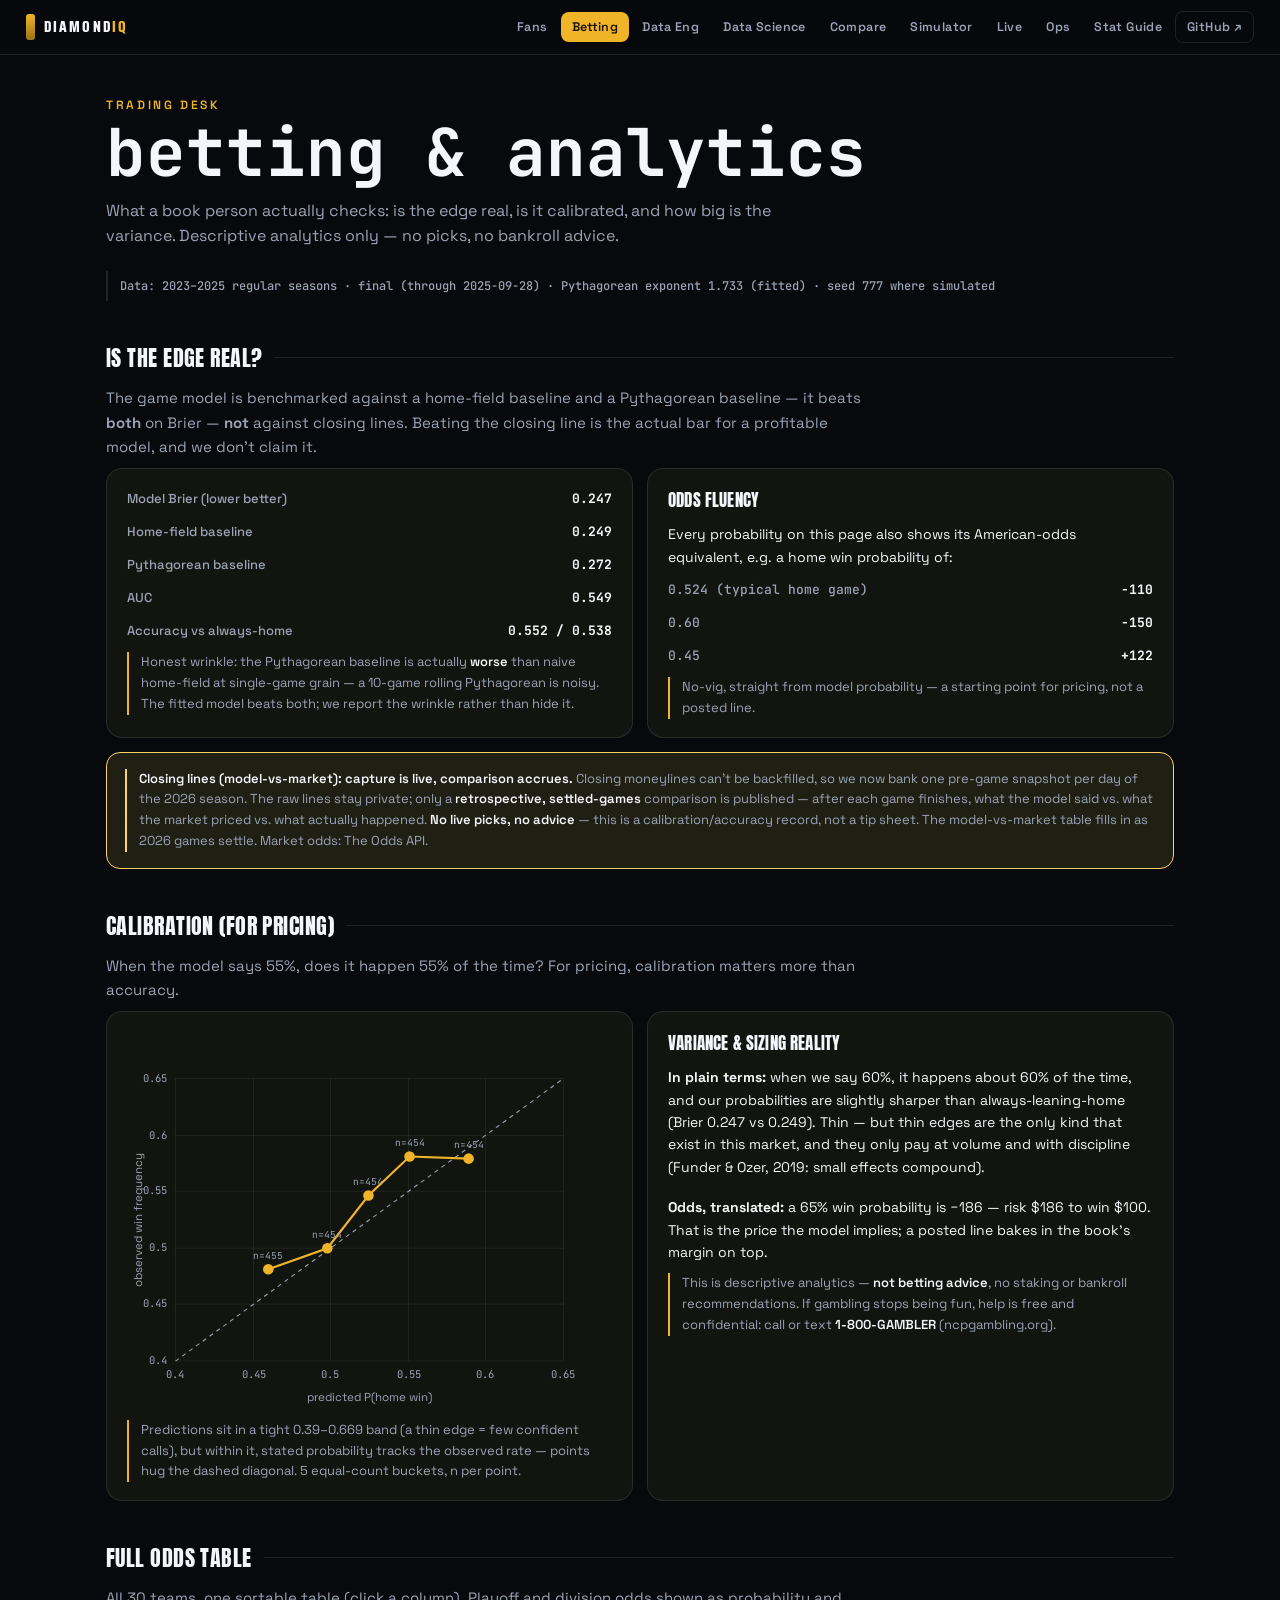
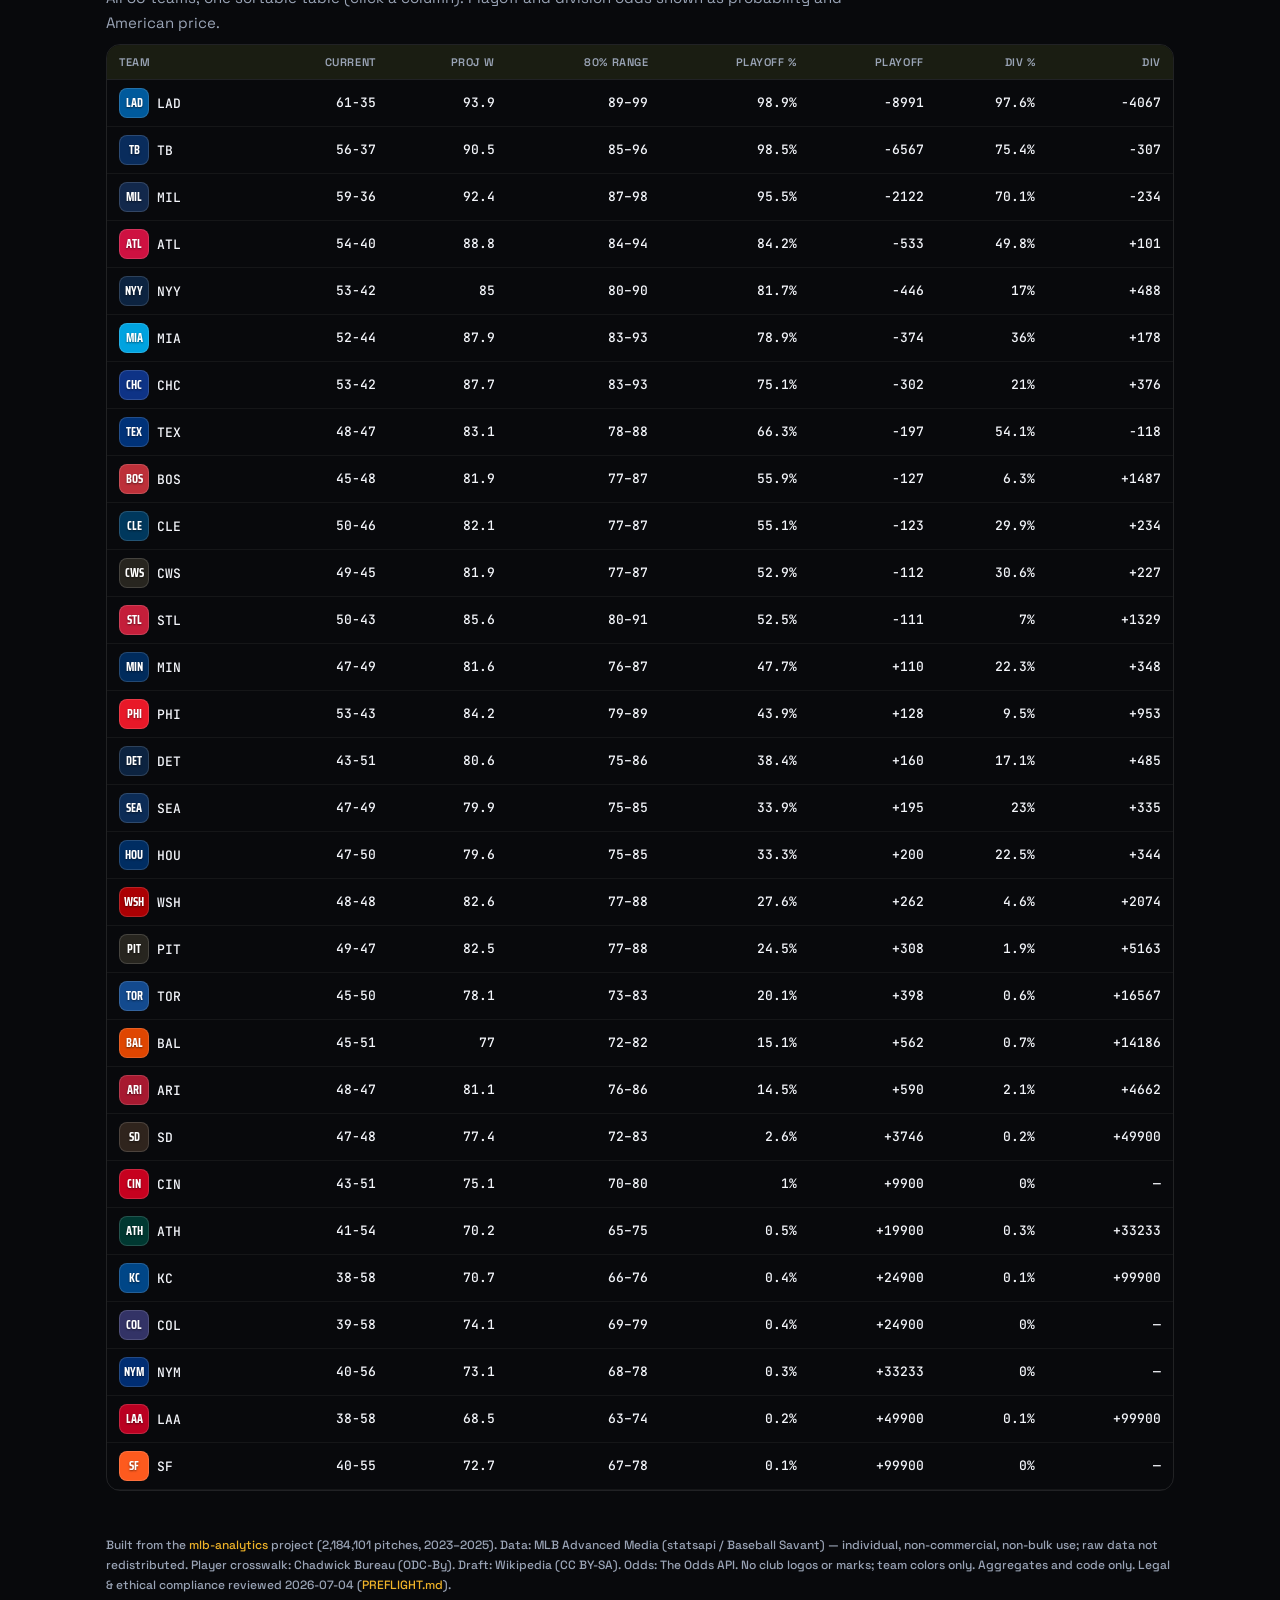
==== commit 3a62d355: "nightly: 2026 refresh 2026-10-19" ====
--- a/docs/betting.html
+++ b/docs/betting.html
@@ -1,2 +1,2 @@
-<!doctype html><html lang="en"><head><meta charset="utf-8"><meta name="viewport" content="width=device-width, initial-scale=1"><title>DIAMONDIQ — Sports Betting & Analytics</title><meta name="description" content="A descriptive-analytics view for the trading desk: model-vs-baseline honesty, calibration for pricing, American-odds fluency, and a flat sortable odds table."><meta property="og:title" content="DIAMONDIQ — Sports Betting & Analytics"><meta property="og:description" content="A descriptive-analytics view for the trading desk: model-vs-baseline honesty, calibration for pricing, American-odds fluency, and a flat sortable odds table."><meta property="og:type" content="website"><meta name="twitter:card" content="summary"><link rel="preconnect" href="https://fonts.googleapis.com"><link rel="preconnect" href="https://fonts.gstatic.com" crossorigin><link href="https://fonts.googleapis.com/css2?family=Anton&family=Saira+Condensed:wght@600;700;800&family=Space+Grotesk:wght@400;500;600;700&family=JetBrains+Mono:wght@400;500;600;700&display=swap" rel="stylesheet"><link href="assets/site.css" rel="stylesheet"></head><body class="t-bet"><div class="nav"><div class="in"><a class="brand" href="index.html"><span class="bar"></span><span class="txt">DIAMOND<span style="color:var(--a);">IQ</span></span></a><button class="hamb" aria-label="Menu" aria-expanded="false" onclick="this.setAttribute('aria-expanded',this.getAttribute('aria-expanded')==='true'?'false':'true');toggleNav(this)">Menu</button><div class="navlinks" id="navlinks"><a href="fan.html">Fans</a><a href="betting.html" class="active">Betting</a><a href="data-eng.html">Data Eng</a><a href="data-science.html">Data Science</a><a href="compare.html">Compare</a><a href="simulator.html">Simulator</a><a href="live.html">Live</a><a href="ops.html">Ops</a><a href="glossary.html">Stat Guide</a><a class="ext" href="https://github.com/Steve27M/mlb-analytics" target="_blank" rel="noopener">GitHub ↗</a></div></div></div><div class="wrap"><div class="hero"><div class="eyebrow">Trading desk</div><h1>betting &amp; analytics</h1><p>What a book person actually checks: is the edge real, is it calibrated, and how big is the variance. Descriptive analytics only — no picks, no bankroll advice.</p></div><div class="prov">Data: 2023–2025 regular seasons · final (through 2025-09-28) · Pythagorean exponent 1.733 (fitted) · seed 777 where simulated</div><div class="sec"><h2>Is the edge real?</h2><span class="line"></span></div><p class="lead">The game model is benchmarked against a home-field baseline and a Pythagorean baseline — it beats <b>both</b> on Brier — <b>not</b> against closing lines. Beating the closing line is the actual bar for a profitable model, and we don't claim it.</p><div class="grid"><div class="card"><div class="kv"><span>Model Brier (lower better)</span><b class="pos">0.247</b></div><div class="kv"><span>Home-field baseline</span><b>0.249</b></div><div class="kv"><span>Pythagorean baseline</span><b>0.272</b></div><div class="kv"><span>AUC</span><b>0.549</b></div><div class="kv"><span>Accuracy vs always-home</span><b>0.552 / 0.538</b></div><div class="read">Honest wrinkle: the Pythagorean baseline is actually <b>worse</b> than naive home-field at single-game grain — a 10-game rolling Pythagorean is noisy. The fitted model beats both; we report the wrinkle rather than hide it.</div></div><div class="card"><div class="name" style="font-size:17px">Odds fluency</div><div class="def">Every probability on this page also shows its American-odds equivalent, e.g. a home win probability of:</div><div class="kv"><span class="mono">0.524 (typical home game)</span><b class="mono">-110</b></div><div class="kv"><span class="mono">0.60</span><b class="mono">-150</b></div><div class="kv"><span class="mono">0.45</span><b class="mono">+122</b></div><div class="read">No-vig, straight from model probability — a starting point for pricing, not a posted line.</div></div></div><div class="card callout" style="margin-top:14px"><div class="read"><b>Closing lines (model-vs-market): capture is live, comparison accrues.</b> Closing moneylines can't be backfilled, so we now bank one pre-game snapshot per day of the 2026 season. The raw lines stay private; only a <b>retrospective, settled-games</b> comparison is published — after each game finishes, what the model said vs. what the market priced vs. what actually happened. <b>No live picks, no advice</b> — this is a calibration/accuracy record, not a tip sheet. The model-vs-market table fills in as 2026 games settle. Market odds: <a href="https://the-odds-api.com">The Odds API</a>.</div></div><div class="sec"><h2>Calibration (for pricing)</h2><span class="line"></span></div><p class="lead">When the model says 55%, does it happen 55% of the time? For pricing, calibration matters more than accuracy.</p><div class="grid"><div class="card"><div class="calib"><svg viewBox="0 0 460 360" role="img" aria-label="Reliability plot: predicted home-win probability vs observed frequency, 5 quantile buckets"><line x1="46" y1="314" x2="46" y2="46" stroke="rgba(255,255,255,.06)"/><line x1="46" y1="314" x2="414" y2="314" stroke="rgba(255,255,255,.06)"/><text x="46" y="330" fill="var(--sub)" font-size="10" font-family="JetBrains Mono" text-anchor="middle">0.4</text><text x="38" y="317" fill="var(--sub)" font-size="10" font-family="JetBrains Mono" text-anchor="end">0.4</text><line x1="120" y1="314" x2="120" y2="46" stroke="rgba(255,255,255,.06)"/><line x1="46" y1="260" x2="414" y2="260" stroke="rgba(255,255,255,.06)"/><text x="120" y="330" fill="var(--sub)" font-size="10" font-family="JetBrains Mono" text-anchor="middle">0.45</text><text x="38" y="263" fill="var(--sub)" font-size="10" font-family="JetBrains Mono" text-anchor="end">0.45</text><line x1="193" y1="314" x2="193" y2="46" stroke="rgba(255,255,255,.06)"/><line x1="46" y1="207" x2="414" y2="207" stroke="rgba(255,255,255,.06)"/><text x="193" y="330" fill="var(--sub)" font-size="10" font-family="JetBrains Mono" text-anchor="middle">0.5</text><text x="38" y="210" fill="var(--sub)" font-size="10" font-family="JetBrains Mono" text-anchor="end">0.5</text><line x1="267" y1="314" x2="267" y2="46" stroke="rgba(255,255,255,.06)"/><line x1="46" y1="153" x2="414" y2="153" stroke="rgba(255,255,255,.06)"/><text x="267" y="330" fill="var(--sub)" font-size="10" font-family="JetBrains Mono" text-anchor="middle">0.55</text><text x="38" y="156" fill="var(--sub)" font-size="10" font-family="JetBrains Mono" text-anchor="end">0.55</text><line x1="340" y1="314" x2="340" y2="46" stroke="rgba(255,255,255,.06)"/><line x1="46" y1="100" x2="414" y2="100" stroke="rgba(255,255,255,.06)"/><text x="340" y="330" fill="var(--sub)" font-size="10" font-family="JetBrains Mono" text-anchor="middle">0.6</text><text x="38" y="103" fill="var(--sub)" font-size="10" font-family="JetBrains Mono" text-anchor="end">0.6</text><line x1="414" y1="314" x2="414" y2="46" stroke="rgba(255,255,255,.06)"/><line x1="46" y1="46" x2="414" y2="46" stroke="rgba(255,255,255,.06)"/><text x="414" y="330" fill="var(--sub)" font-size="10" font-family="JetBrains Mono" text-anchor="middle">0.65</text><text x="38" y="49" fill="var(--sub)" font-size="10" font-family="JetBrains Mono" text-anchor="end">0.65</text><line x1="46" y1="314" x2="414" y2="46" stroke="var(--sub)" stroke-dasharray="4 4"/><path d="M134 227 L190 207 L229 157 L268 120 L324 122" fill="none" stroke="var(--a)" stroke-width="2"/><circle cx="134" cy="227" r="5" fill="var(--a)"/><text x="134" y="217" fill="var(--sub)" font-size="9" font-family="JetBrains Mono" text-anchor="middle">n=455</text><circle cx="190" cy="207" r="5" fill="var(--a)"/><text x="190" y="197" fill="var(--sub)" font-size="9" font-family="JetBrains Mono" text-anchor="middle">n=454</text><circle cx="229" cy="157" r="5" fill="var(--a)"/><text x="229" y="147" fill="var(--sub)" font-size="9" font-family="JetBrains Mono" text-anchor="middle">n=454</text><circle cx="268" cy="120" r="5" fill="var(--a)"/><text x="268" y="110" fill="var(--sub)" font-size="9" font-family="JetBrains Mono" text-anchor="middle">n=454</text><circle cx="324" cy="122" r="5" fill="var(--a)"/><text x="324" y="112" fill="var(--sub)" font-size="9" font-family="JetBrains Mono" text-anchor="middle">n=454</text><text x="230" y="352" fill="var(--sub)" font-size="11" font-family="Space Grotesk" text-anchor="middle">predicted P(home win)</text><text x="14" y="180" fill="var(--sub)" font-size="11" font-family="Space Grotesk" text-anchor="middle" transform="rotate(-90 14 180)">observed win frequency</text></svg></div><div class="read">Predictions sit in a tight 0.39–0.669 band (a thin edge = few confident calls), but within it, stated probability tracks the observed rate — points hug the dashed diagonal. 5 equal-count buckets, n per point.</div></div><div class="card"><div class="name" style="font-size:17px">Variance &amp; sizing reality</div><div class="def"><b>In plain terms:</b> when we say 60%, it happens about 60% of the time, and our probabilities are slightly sharper than always-leaning-home (Brier 0.247 vs 0.249). Thin — but thin edges are the only kind that exist in this market, and they only pay at volume and with discipline (Funder &amp; Ozer, 2019: small effects compound).</div><div class="def" style="margin-top:8px"><b>Odds, translated:</b> a 65% win probability is −186 — risk $186 to win $100. That is the price the model implies; a posted line bakes in the book's margin on top.</div><div class="read">This is descriptive analytics — <b>not betting advice</b>, no staking or bankroll recommendations. If gambling stops being fun, help is free and confidential: call or text <b>1-800-GAMBLER</b> (ncpgambling.org).</div></div></div><div class="sec"><h2>Full odds table</h2><span class="line"></span></div><p class="lead">All 30 teams, one sortable table (click a column). Playoff and division odds shown as probability and American price.</p><div class="tblwrap"><table class="flat" id="oddstbl"><thead><tr><th>Team</th><th>Current</th><th>Proj W</th><th data-nosort>80% range</th><th>Playoff %</th><th>Playoff</th><th>Div %</th><th>Div</th></tr></thead><tbody><tr><td data-v="LAD"><span class="mono-chip" style="background:#005A9C" title="Los Angeles Dodgers">LAD</span> LAD</td><td data-v="61">61-35</td><td data-v="93.9">93.9</td><td>89–99</td><td data-v="0.989">98.9%</td><td data-v="0.989" class="mono">-8991</td><td data-v="0.976">97.6%</td><td data-v="0.976" class="mono">-4067</td></tr><tr><td data-v="TB"><span class="mono-chip" style="background:#092C5C" title="Tampa Bay Rays">TB</span> TB</td><td data-v="56">56-37</td><td data-v="90.5">90.5</td><td>85–96</td><td data-v="0.985">98.5%</td><td data-v="0.985" class="mono">-6567</td><td data-v="0.754">75.4%</td><td data-v="0.754" class="mono">-307</td></tr><tr><td data-v="MIL"><span class="mono-chip" style="background:#12284B" title="Milwaukee Brewers">MIL</span> MIL</td><td data-v="59">59-36</td><td data-v="92.4">92.4</td><td>87–98</td><td data-v="0.955">95.5%</td><td data-v="0.955" class="mono">-2122</td><td data-v="0.701">70.1%</td><td data-v="0.701" class="mono">-234</td></tr><tr><td data-v="ATL"><span class="mono-chip" style="background:#CE1141" title="Atlanta Braves">ATL</span> ATL</td><td data-v="54">54-40</td><td data-v="88.8">88.8</td><td>84–94</td><td data-v="0.842">84.2%</td><td data-v="0.842" class="mono">-533</td><td data-v="0.498">49.8%</td><td data-v="0.498" class="mono">+101</td></tr><tr><td data-v="NYY"><span class="mono-chip" style="background:#0C2340" title="New York Yankees">NYY</span> NYY</td><td data-v="53">53-42</td><td data-v="85.0">85</td><td>80–90</td><td data-v="0.817">81.7%</td><td data-v="0.817" class="mono">-446</td><td data-v="0.171">17.1%</td><td data-v="0.171" class="mono">+485</td></tr><tr><td data-v="MIA"><span class="mono-chip" style="background:#00A3E0" title="Miami Marlins">MIA</span> MIA</td><td data-v="52">52-44</td><td data-v="87.9">87.9</td><td>83–93</td><td data-v="0.789">78.9%</td><td data-v="0.789" class="mono">-374</td><td data-v="0.36">36%</td><td data-v="0.36" class="mono">+178</td></tr><tr><td data-v="CHC"><span class="mono-chip" style="background:#0E3386" title="Chicago Cubs">CHC</span> CHC</td><td data-v="53">53-42</td><td data-v="87.7">87.7</td><td>83–93</td><td data-v="0.751">75.1%</td><td data-v="0.751" class="mono">-302</td><td data-v="0.21">21%</td><td data-v="0.21" class="mono">+376</td></tr><tr><td data-v="TEX"><span class="mono-chip" style="background:#003278" title="Texas Rangers">TEX</span> TEX</td><td data-v="48">48-47</td><td data-v="83.1">83.1</td><td>78–88</td><td data-v="0.663">66.3%</td><td data-v="0.663" class="mono">-197</td><td data-v="0.541">54.1%</td><td data-v="0.541" class="mono">-118</td></tr><tr><td data-v="BOS"><span class="mono-chip" style="background:#BD3039" title="Boston Red Sox">BOS</span> BOS</td><td data-v="45">45-48</td><td data-v="81.9">81.9</td><td>77–87</td><td data-v="0.559">55.9%</td><td data-v="0.559" class="mono">-127</td><td data-v="0.063">6.3%</td><td data-v="0.063" class="mono">+1487</td></tr><tr><td data-v="CLE"><span class="mono-chip" style="background:#00385D" title="Cleveland Guardians">CLE</span> CLE</td><td data-v="50">50-46</td><td data-v="82.1">82.1</td><td>77–87</td><td data-v="0.551">55.1%</td><td data-v="0.551" class="mono">-123</td><td data-v="0.299">29.9%</td><td data-v="0.299" class="mono">+234</td></tr><tr><td data-v="CWS"><span class="mono-chip" style="background:#27251F" title="Chicago White Sox">CWS</span> CWS</td><td data-v="49">49-45</td><td data-v="81.9">81.9</td><td>77–87</td><td data-v="0.529">52.9%</td><td data-v="0.529" class="mono">-112</td><td data-v="0.306">30.6%</td><td data-v="0.306" class="mono">+227</td></tr><tr><td data-v="STL"><span class="mono-chip" style="background:#C41E3A" title="St. Louis Cardinals">STL</span> STL</td><td data-v="50">50-43</td><td data-v="85.6">85.6</td><td>80–91</td><td data-v="0.525">52.5%</td><td data-v="0.525" class="mono">-111</td><td data-v="0.07">7%</td><td data-v="0.07" class="mono">+1329</td></tr><tr><td data-v="MIN"><span class="mono-chip" style="background:#002B5C" title="Minnesota Twins">MIN</span> MIN</td><td data-v="47">47-49</td><td data-v="81.6">81.6</td><td>76–87</td><td data-v="0.477">47.7%</td><td data-v="0.477" class="mono">+110</td><td data-v="0.223">22.3%</td><td data-v="0.223" class="mono">+348</td></tr><tr><td data-v="PHI"><span class="mono-chip" style="background:#E81828" title="Philadelphia Phillies">PHI</span> PHI</td><td data-v="53">53-43</td><td data-v="84.2">84.2</td><td>79–89</td><td data-v="0.439">43.9%</td><td data-v="0.439" class="mono">+128</td><td data-v="0.095">9.5%</td><td data-v="0.095" class="mono">+953</td></tr><tr><td data-v="DET"><span class="mono-chip" style="background:#0C2340" title="Detroit Tigers">DET</span> DET</td><td data-v="43">43-51</td><td data-v="80.6">80.6</td><td>75–86</td><td data-v="0.384">38.4%</td><td data-v="0.384" class="mono">+160</td><td data-v="0.171">17.1%</td><td data-v="0.171" class="mono">+485</td></tr><tr><td data-v="SEA"><span class="mono-chip" style="background:#0C2C56" title="Seattle Mariners">SEA</span> SEA</td><td data-v="47">47-49</td><td data-v="79.9">79.9</td><td>75–85</td><td data-v="0.339">33.9%</td><td data-v="0.339" class="mono">+195</td><td data-v="0.23">23%</td><td data-v="0.23" class="mono">+335</td></tr><tr><td data-v="HOU"><span class="mono-chip" style="background:#002D62" title="Houston Astros">HOU</span> HOU</td><td data-v="47">47-50</td><td data-v="79.6">79.6</td><td>75–85</td><td data-v="0.333">33.3%</td><td data-v="0.333" class="mono">+200</td><td data-v="0.225">22.5%</td><td data-v="0.225" class="mono">+344</td></tr><tr><td data-v="WSH"><span class="mono-chip" style="background:#AB0003" title="Washington Nationals">WSH</span> WSH</td><td data-v="48">48-48</td><td data-v="82.6">82.6</td><td>77–88</td><td data-v="0.276">27.6%</td><td data-v="0.276" class="mono">+262</td><td data-v="0.046">4.6%</td><td data-v="0.046" class="mono">+2074</td></tr><tr><td data-v="PIT"><span class="mono-chip" style="background:#27251F" title="Pittsburgh Pirates">PIT</span> PIT</td><td data-v="49">49-47</td><td data-v="82.5">82.5</td><td>77–88</td><td data-v="0.245">24.5%</td><td data-v="0.245" class="mono">+308</td><td data-v="0.019">1.9%</td><td data-v="0.019" class="mono">+5163</td></tr><tr><td data-v="TOR"><span class="mono-chip" style="background:#134A8E" title="Toronto Blue Jays">TOR</span> TOR</td><td data-v="45">45-50</td><td data-v="78.1">78.1</td><td>73–83</td><td data-v="0.201">20.1%</td><td data-v="0.201" class="mono">+398</td><td data-v="0.006">0.6%</td><td data-v="0.006" class="mono">+16567</td></tr><tr><td data-v="BAL"><span class="mono-chip" style="background:#DF4601" title="Baltimore Orioles">BAL</span> BAL</td><td data-v="45">45-51</td><td data-v="77.0">77</td><td>72–82</td><td data-v="0.151">15.1%</td><td data-v="0.151" class="mono">+562</td><td data-v="0.007">0.7%</td><td data-v="0.007" class="mono">+14186</td></tr><tr><td data-v="ARI"><span class="mono-chip" style="background:#A71930" title="Arizona Diamondbacks">ARI</span> ARI</td><td data-v="48">48-47</td><td data-v="81.1">81.1</td><td>76–86</td><td data-v="0.145">14.5%</td><td data-v="0.145" class="mono">+590</td><td data-v="0.021">2.1%</td><td data-v="0.021" class="mono">+4662</td></tr><tr><td data-v="SD"><span class="mono-chip" style="background:#2F241D" title="San Diego Padres">SD</span> SD</td><td data-v="47">47-48</td><td data-v="77.4">77.4</td><td>72–83</td><td data-v="0.026">2.6%</td><td data-v="0.026" class="mono">+3746</td><td data-v="0.002">0.2%</td><td data-v="0.002" class="mono">+49900</td></tr><tr><td data-v="CIN"><span class="mono-chip" style="background:#C6011F" title="Cincinnati Reds">CIN</span> CIN</td><td data-v="43">43-51</td><td data-v="75.1">75.1</td><td>70–80</td><td data-v="0.01">1%</td><td data-v="0.01" class="mono">+9900</td><td data-v="0.0">0%</td><td data-v="0.0" class="mono">—</td></tr><tr><td data-v="ATH"><span class="mono-chip" style="background:#003831" title="Athletics">ATH</span> ATH</td><td data-v="41">41-54</td><td data-v="70.2">70.2</td><td>65–75</td><td data-v="0.005">0.5%</td><td data-v="0.005" class="mono">+19900</td><td data-v="0.003">0.3%</td><td data-v="0.003" class="mono">+33233</td></tr><tr><td data-v="KC"><span class="mono-chip" style="background:#004687" title="Kansas City Royals">KC</span> KC</td><td data-v="38">38-58</td><td data-v="70.7">70.7</td><td>66–76</td><td data-v="0.004">0.4%</td><td data-v="0.004" class="mono">+24900</td><td data-v="0.001">0.1%</td><td data-v="0.001" class="mono">+99900</td></tr><tr><td data-v="COL"><span class="mono-chip" style="background:#333366" title="Colorado Rockies">COL</span> COL</td><td data-v="39">39-58</td><td data-v="74.1">74.1</td><td>69–79</td><td data-v="0.004">0.4%</td><td data-v="0.004" class="mono">+24900</td><td data-v="0.0">0%</td><td data-v="0.0" class="mono">—</td></tr><tr><td data-v="NYM"><span class="mono-chip" style="background:#002D72" title="New York Mets">NYM</span> NYM</td><td data-v="40">40-56</td><td data-v="73.1">73.1</td><td>68–78</td><td data-v="0.003">0.3%</td><td data-v="0.003" class="mono">+33233</td><td data-v="0.0">0%</td><td data-v="0.0" class="mono">—</td></tr><tr><td data-v="LAA"><span class="mono-chip" style="background:#BA0021" title="Los Angeles Angels">LAA</span> LAA</td><td data-v="38">38-58</td><td data-v="68.5">68.5</td><td>63–74</td><td data-v="0.002">0.2%</td><td data-v="0.002" class="mono">+49900</td><td data-v="0.001">0.1%</td><td data-v="0.001" class="mono">+99900</td></tr><tr><td data-v="SF"><span class="mono-chip" style="background:#FD5A1E" title="San Francisco Giants">SF</span> SF</td><td data-v="40">40-55</td><td data-v="72.7">72.7</td><td>67–78</td><td data-v="0.001">0.1%</td><td data-v="0.001" class="mono">+99900</td><td data-v="0.0">0%</td><td data-v="0.0" class="mono">—</td></tr></tbody></table></div><footer>Built from the <a href="https://github.com/Steve27M/mlb-analytics">mlb-analytics</a> project (2,184,101 pitches, 2023–2025). Data: MLB Advanced Media (statsapi / Baseball Savant) — individual, non-commercial, non-bulk use; raw data not redistributed. Player crosswalk: Chadwick Bureau (ODC-By). Draft: Wikipedia (CC BY-SA). Odds: The Odds API. No club logos or marks; team colors only. Aggregates and code only. Legal &amp; ethical compliance reviewed 2026-07-04 (<a href="https://github.com/Steve27M/mlb-analytics/blob/main/PREFLIGHT.md">PREFLIGHT.md</a>).</footer><script src="assets/teams.js"></script><script src="assets/util.js"></script><script>document.querySelectorAll("table.flat").forEach(makeSortable);</script>
+<!doctype html><html lang="en"><head><meta charset="utf-8"><meta name="viewport" content="width=device-width, initial-scale=1"><title>DIAMONDIQ — Sports Betting & Analytics</title><meta name="description" content="A descriptive-analytics view for the trading desk: model-vs-baseline honesty, calibration for pricing, American-odds fluency, and a flat sortable odds table."><meta property="og:title" content="DIAMONDIQ — Sports Betting & Analytics"><meta property="og:description" content="A descriptive-analytics view for the trading desk: model-vs-baseline honesty, calibration for pricing, American-odds fluency, and a flat sortable odds table."><meta property="og:type" content="website"><meta name="twitter:card" content="summary"><link rel="preconnect" href="https://fonts.googleapis.com"><link rel="preconnect" href="https://fonts.gstatic.com" crossorigin><link href="https://fonts.googleapis.com/css2?family=Anton&family=Saira+Condensed:wght@600;700;800&family=Space+Grotesk:wght@400;500;600;700&family=JetBrains+Mono:wght@400;500;600;700&display=swap" rel="stylesheet"><link href="assets/site.css" rel="stylesheet"></head><body class="t-bet"><div class="nav"><div class="in"><a class="brand" href="index.html"><span class="bar"></span><span class="txt">DIAMOND<span style="color:var(--a);">IQ</span></span></a><button class="hamb" aria-label="Menu" aria-expanded="false" onclick="this.setAttribute('aria-expanded',this.getAttribute('aria-expanded')==='true'?'false':'true');toggleNav(this)">Menu</button><div class="navlinks" id="navlinks"><a href="fan.html">Fans</a><a href="betting.html" class="active">Betting</a><a href="data-eng.html">Data Eng</a><a href="data-science.html">Data Science</a><a href="compare.html">Compare</a><a href="simulator.html">Simulator</a><a href="live.html">Live</a><a href="ops.html">Ops</a><a href="glossary.html">Stat Guide</a><a class="ext" href="https://github.com/Steve27M/mlb-analytics" target="_blank" rel="noopener">GitHub ↗</a></div></div></div><div class="wrap"><div class="hero"><div class="eyebrow">Trading desk</div><h1>betting &amp; analytics</h1><p>What a book person actually checks: is the edge real, is it calibrated, and how big is the variance. Descriptive analytics only — no picks, no bankroll advice.</p></div><div class="prov">Data: 2023–2025 regular seasons · final (through 2025-09-28) · Pythagorean exponent 1.733 (fitted) · seed 777 where simulated</div><div class="sec"><h2>Is the edge real?</h2><span class="line"></span></div><p class="lead">The game model is benchmarked against a home-field baseline and a Pythagorean baseline — it beats <b>both</b> on Brier — <b>not</b> against closing lines. Beating the closing line is the actual bar for a profitable model, and we don't claim it.</p><div class="grid"><div class="card"><div class="kv"><span>Model Brier (lower better)</span><b class="pos">0.247</b></div><div class="kv"><span>Home-field baseline</span><b>0.249</b></div><div class="kv"><span>Pythagorean baseline</span><b>0.272</b></div><div class="kv"><span>AUC</span><b>0.549</b></div><div class="kv"><span>Accuracy vs always-home</span><b>0.552 / 0.538</b></div><div class="read">Honest wrinkle: the Pythagorean baseline is actually <b>worse</b> than naive home-field at single-game grain — a 10-game rolling Pythagorean is noisy. The fitted model beats both; we report the wrinkle rather than hide it.</div></div><div class="card"><div class="name" style="font-size:17px">Odds fluency</div><div class="def">Every probability on this page also shows its American-odds equivalent, e.g. a home win probability of:</div><div class="kv"><span class="mono">0.524 (typical home game)</span><b class="mono">-110</b></div><div class="kv"><span class="mono">0.60</span><b class="mono">-150</b></div><div class="kv"><span class="mono">0.45</span><b class="mono">+122</b></div><div class="read">No-vig, straight from model probability — a starting point for pricing, not a posted line.</div></div></div><div class="card callout" style="margin-top:14px"><div class="read"><b>Closing lines (model-vs-market): capture is live, comparison accrues.</b> Closing moneylines can't be backfilled, so we now bank one pre-game snapshot per day of the 2026 season. The raw lines stay private; only a <b>retrospective, settled-games</b> comparison is published — after each game finishes, what the model said vs. what the market priced vs. what actually happened. <b>No live picks, no advice</b> — this is a calibration/accuracy record, not a tip sheet. The model-vs-market table fills in as 2026 games settle. Market odds: <a href="https://the-odds-api.com">The Odds API</a>.</div></div><div class="sec"><h2>Calibration (for pricing)</h2><span class="line"></span></div><p class="lead">When the model says 55%, does it happen 55% of the time? For pricing, calibration matters more than accuracy.</p><div class="grid"><div class="card"><div class="calib"><svg viewBox="0 0 460 360" role="img" aria-label="Reliability plot: predicted home-win probability vs observed frequency, 5 quantile buckets"><line x1="46" y1="314" x2="46" y2="46" stroke="rgba(255,255,255,.06)"/><line x1="46" y1="314" x2="414" y2="314" stroke="rgba(255,255,255,.06)"/><text x="46" y="330" fill="var(--sub)" font-size="10" font-family="JetBrains Mono" text-anchor="middle">0.4</text><text x="38" y="317" fill="var(--sub)" font-size="10" font-family="JetBrains Mono" text-anchor="end">0.4</text><line x1="120" y1="314" x2="120" y2="46" stroke="rgba(255,255,255,.06)"/><line x1="46" y1="260" x2="414" y2="260" stroke="rgba(255,255,255,.06)"/><text x="120" y="330" fill="var(--sub)" font-size="10" font-family="JetBrains Mono" text-anchor="middle">0.45</text><text x="38" y="263" fill="var(--sub)" font-size="10" font-family="JetBrains Mono" text-anchor="end">0.45</text><line x1="193" y1="314" x2="193" y2="46" stroke="rgba(255,255,255,.06)"/><line x1="46" y1="207" x2="414" y2="207" stroke="rgba(255,255,255,.06)"/><text x="193" y="330" fill="var(--sub)" font-size="10" font-family="JetBrains Mono" text-anchor="middle">0.5</text><text x="38" y="210" fill="var(--sub)" font-size="10" font-family="JetBrains Mono" text-anchor="end">0.5</text><line x1="267" y1="314" x2="267" y2="46" stroke="rgba(255,255,255,.06)"/><line x1="46" y1="153" x2="414" y2="153" stroke="rgba(255,255,255,.06)"/><text x="267" y="330" fill="var(--sub)" font-size="10" font-family="JetBrains Mono" text-anchor="middle">0.55</text><text x="38" y="156" fill="var(--sub)" font-size="10" font-family="JetBrains Mono" text-anchor="end">0.55</text><line x1="340" y1="314" x2="340" y2="46" stroke="rgba(255,255,255,.06)"/><line x1="46" y1="100" x2="414" y2="100" stroke="rgba(255,255,255,.06)"/><text x="340" y="330" fill="var(--sub)" font-size="10" font-family="JetBrains Mono" text-anchor="middle">0.6</text><text x="38" y="103" fill="var(--sub)" font-size="10" font-family="JetBrains Mono" text-anchor="end">0.6</text><line x1="414" y1="314" x2="414" y2="46" stroke="rgba(255,255,255,.06)"/><line x1="46" y1="46" x2="414" y2="46" stroke="rgba(255,255,255,.06)"/><text x="414" y="330" fill="var(--sub)" font-size="10" font-family="JetBrains Mono" text-anchor="middle">0.65</text><text x="38" y="49" fill="var(--sub)" font-size="10" font-family="JetBrains Mono" text-anchor="end">0.65</text><line x1="46" y1="314" x2="414" y2="46" stroke="var(--sub)" stroke-dasharray="4 4"/><path d="M134 227 L190 207 L229 157 L268 120 L324 122" fill="none" stroke="var(--a)" stroke-width="2"/><circle cx="134" cy="227" r="5" fill="var(--a)"/><text x="134" y="217" fill="var(--sub)" font-size="9" font-family="JetBrains Mono" text-anchor="middle">n=455</text><circle cx="190" cy="207" r="5" fill="var(--a)"/><text x="190" y="197" fill="var(--sub)" font-size="9" font-family="JetBrains Mono" text-anchor="middle">n=454</text><circle cx="229" cy="157" r="5" fill="var(--a)"/><text x="229" y="147" fill="var(--sub)" font-size="9" font-family="JetBrains Mono" text-anchor="middle">n=454</text><circle cx="268" cy="120" r="5" fill="var(--a)"/><text x="268" y="110" fill="var(--sub)" font-size="9" font-family="JetBrains Mono" text-anchor="middle">n=454</text><circle cx="324" cy="122" r="5" fill="var(--a)"/><text x="324" y="112" fill="var(--sub)" font-size="9" font-family="JetBrains Mono" text-anchor="middle">n=454</text><text x="230" y="352" fill="var(--sub)" font-size="11" font-family="Space Grotesk" text-anchor="middle">predicted P(home win)</text><text x="14" y="180" fill="var(--sub)" font-size="11" font-family="Space Grotesk" text-anchor="middle" transform="rotate(-90 14 180)">observed win frequency</text></svg></div><div class="read">Predictions sit in a tight 0.39–0.669 band (a thin edge = few confident calls), but within it, stated probability tracks the observed rate — points hug the dashed diagonal. 5 equal-count buckets, n per point.</div></div><div class="card"><div class="name" style="font-size:17px">Variance &amp; sizing reality</div><div class="def"><b>In plain terms:</b> when we say 60%, it happens about 60% of the time, and our probabilities are slightly sharper than always-leaning-home (Brier 0.247 vs 0.249). Thin — but thin edges are the only kind that exist in this market, and they only pay at volume and with discipline (Funder &amp; Ozer, 2019: small effects compound).</div><div class="def" style="margin-top:8px"><b>Odds, translated:</b> a 65% win probability is −186 — risk $186 to win $100. That is the price the model implies; a posted line bakes in the book's margin on top.</div><div class="read">This is descriptive analytics — <b>not betting advice</b>, no staking or bankroll recommendations. If gambling stops being fun, help is free and confidential: call or text <b>1-800-GAMBLER</b> (ncpgambling.org).</div></div></div><div class="sec"><h2>Full odds table</h2><span class="line"></span></div><p class="lead">All 30 teams, one sortable table (click a column). Playoff and division odds shown as probability and American price.</p><div class="tblwrap"><table class="flat" id="oddstbl"><thead><tr><th>Team</th><th>Current</th><th>Proj W</th><th data-nosort>80% range</th><th>Playoff %</th><th>Playoff</th><th>Div %</th><th>Div</th></tr></thead><tbody><tr><td data-v="LAD"><span class="mono-chip" style="background:#005A9C" title="Los Angeles Dodgers">LAD</span> LAD</td><td data-v="61">61-35</td><td data-v="93.9">93.9</td><td>89–99</td><td data-v="0.989">98.9%</td><td data-v="0.989" class="mono">-8991</td><td data-v="0.976">97.6%</td><td data-v="0.976" class="mono">-4067</td></tr><tr><td data-v="TB"><span class="mono-chip" style="background:#092C5C" title="Tampa Bay Rays">TB</span> TB</td><td data-v="56">56-37</td><td data-v="90.5">90.5</td><td>85–96</td><td data-v="0.985">98.5%</td><td data-v="0.985" class="mono">-6567</td><td data-v="0.754">75.4%</td><td data-v="0.754" class="mono">-307</td></tr><tr><td data-v="MIL"><span class="mono-chip" style="background:#12284B" title="Milwaukee Brewers">MIL</span> MIL</td><td data-v="59">59-36</td><td data-v="92.4">92.4</td><td>87–98</td><td data-v="0.955">95.5%</td><td data-v="0.955" class="mono">-2122</td><td data-v="0.701">70.1%</td><td data-v="0.701" class="mono">-234</td></tr><tr><td data-v="ATL"><span class="mono-chip" style="background:#CE1141" title="Atlanta Braves">ATL</span> ATL</td><td data-v="54">54-40</td><td data-v="88.8">88.8</td><td>84–94</td><td data-v="0.842">84.2%</td><td data-v="0.842" class="mono">-533</td><td data-v="0.498">49.8%</td><td data-v="0.498" class="mono">+101</td></tr><tr><td data-v="NYY"><span class="mono-chip" style="background:#0C2340" title="New York Yankees">NYY</span> NYY</td><td data-v="53">53-42</td><td data-v="85.0">85</td><td>80–90</td><td data-v="0.817">81.7%</td><td data-v="0.817" class="mono">-446</td><td data-v="0.17">17%</td><td data-v="0.17" class="mono">+488</td></tr><tr><td data-v="MIA"><span class="mono-chip" style="background:#00A3E0" title="Miami Marlins">MIA</span> MIA</td><td data-v="52">52-44</td><td data-v="87.9">87.9</td><td>83–93</td><td data-v="0.789">78.9%</td><td data-v="0.789" class="mono">-374</td><td data-v="0.36">36%</td><td data-v="0.36" class="mono">+178</td></tr><tr><td data-v="CHC"><span class="mono-chip" style="background:#0E3386" title="Chicago Cubs">CHC</span> CHC</td><td data-v="53">53-42</td><td data-v="87.7">87.7</td><td>83–93</td><td data-v="0.751">75.1%</td><td data-v="0.751" class="mono">-302</td><td data-v="0.21">21%</td><td data-v="0.21" class="mono">+376</td></tr><tr><td data-v="TEX"><span class="mono-chip" style="background:#003278" title="Texas Rangers">TEX</span> TEX</td><td data-v="48">48-47</td><td data-v="83.1">83.1</td><td>78–88</td><td data-v="0.663">66.3%</td><td data-v="0.663" class="mono">-197</td><td data-v="0.541">54.1%</td><td data-v="0.541" class="mono">-118</td></tr><tr><td data-v="BOS"><span class="mono-chip" style="background:#BD3039" title="Boston Red Sox">BOS</span> BOS</td><td data-v="45">45-48</td><td data-v="81.9">81.9</td><td>77–87</td><td data-v="0.559">55.9%</td><td data-v="0.559" class="mono">-127</td><td data-v="0.063">6.3%</td><td data-v="0.063" class="mono">+1487</td></tr><tr><td data-v="CLE"><span class="mono-chip" style="background:#00385D" title="Cleveland Guardians">CLE</span> CLE</td><td data-v="50">50-46</td><td data-v="82.1">82.1</td><td>77–87</td><td data-v="0.551">55.1%</td><td data-v="0.551" class="mono">-123</td><td data-v="0.299">29.9%</td><td data-v="0.299" class="mono">+234</td></tr><tr><td data-v="CWS"><span class="mono-chip" style="background:#27251F" title="Chicago White Sox">CWS</span> CWS</td><td data-v="49">49-45</td><td data-v="81.9">81.9</td><td>77–87</td><td data-v="0.529">52.9%</td><td data-v="0.529" class="mono">-112</td><td data-v="0.306">30.6%</td><td data-v="0.306" class="mono">+227</td></tr><tr><td data-v="STL"><span class="mono-chip" style="background:#C41E3A" title="St. Louis Cardinals">STL</span> STL</td><td data-v="50">50-43</td><td data-v="85.6">85.6</td><td>80–91</td><td data-v="0.525">52.5%</td><td data-v="0.525" class="mono">-111</td><td data-v="0.07">7%</td><td data-v="0.07" class="mono">+1329</td></tr><tr><td data-v="MIN"><span class="mono-chip" style="background:#002B5C" title="Minnesota Twins">MIN</span> MIN</td><td data-v="47">47-49</td><td data-v="81.6">81.6</td><td>76–87</td><td data-v="0.477">47.7%</td><td data-v="0.477" class="mono">+110</td><td data-v="0.223">22.3%</td><td data-v="0.223" class="mono">+348</td></tr><tr><td data-v="PHI"><span class="mono-chip" style="background:#E81828" title="Philadelphia Phillies">PHI</span> PHI</td><td data-v="53">53-43</td><td data-v="84.2">84.2</td><td>79–89</td><td data-v="0.439">43.9%</td><td data-v="0.439" class="mono">+128</td><td data-v="0.095">9.5%</td><td data-v="0.095" class="mono">+953</td></tr><tr><td data-v="DET"><span class="mono-chip" style="background:#0C2340" title="Detroit Tigers">DET</span> DET</td><td data-v="43">43-51</td><td data-v="80.6">80.6</td><td>75–86</td><td data-v="0.384">38.4%</td><td data-v="0.384" class="mono">+160</td><td data-v="0.171">17.1%</td><td data-v="0.171" class="mono">+485</td></tr><tr><td data-v="SEA"><span class="mono-chip" style="background:#0C2C56" title="Seattle Mariners">SEA</span> SEA</td><td data-v="47">47-49</td><td data-v="79.9">79.9</td><td>75–85</td><td data-v="0.339">33.9%</td><td data-v="0.339" class="mono">+195</td><td data-v="0.23">23%</td><td data-v="0.23" class="mono">+335</td></tr><tr><td data-v="HOU"><span class="mono-chip" style="background:#002D62" title="Houston Astros">HOU</span> HOU</td><td data-v="47">47-50</td><td data-v="79.6">79.6</td><td>75–85</td><td data-v="0.333">33.3%</td><td data-v="0.333" class="mono">+200</td><td data-v="0.225">22.5%</td><td data-v="0.225" class="mono">+344</td></tr><tr><td data-v="WSH"><span class="mono-chip" style="background:#AB0003" title="Washington Nationals">WSH</span> WSH</td><td data-v="48">48-48</td><td data-v="82.6">82.6</td><td>77–88</td><td data-v="0.276">27.6%</td><td data-v="0.276" class="mono">+262</td><td data-v="0.046">4.6%</td><td data-v="0.046" class="mono">+2074</td></tr><tr><td data-v="PIT"><span class="mono-chip" style="background:#27251F" title="Pittsburgh Pirates">PIT</span> PIT</td><td data-v="49">49-47</td><td data-v="82.5">82.5</td><td>77–88</td><td data-v="0.245">24.5%</td><td data-v="0.245" class="mono">+308</td><td data-v="0.019">1.9%</td><td data-v="0.019" class="mono">+5163</td></tr><tr><td data-v="TOR"><span class="mono-chip" style="background:#134A8E" title="Toronto Blue Jays">TOR</span> TOR</td><td data-v="45">45-50</td><td data-v="78.1">78.1</td><td>73–83</td><td data-v="0.201">20.1%</td><td data-v="0.201" class="mono">+398</td><td data-v="0.006">0.6%</td><td data-v="0.006" class="mono">+16567</td></tr><tr><td data-v="BAL"><span class="mono-chip" style="background:#DF4601" title="Baltimore Orioles">BAL</span> BAL</td><td data-v="45">45-51</td><td data-v="77.0">77</td><td>72–82</td><td data-v="0.151">15.1%</td><td data-v="0.151" class="mono">+562</td><td data-v="0.007">0.7%</td><td data-v="0.007" class="mono">+14186</td></tr><tr><td data-v="ARI"><span class="mono-chip" style="background:#A71930" title="Arizona Diamondbacks">ARI</span> ARI</td><td data-v="48">48-47</td><td data-v="81.1">81.1</td><td>76–86</td><td data-v="0.145">14.5%</td><td data-v="0.145" class="mono">+590</td><td data-v="0.021">2.1%</td><td data-v="0.021" class="mono">+4662</td></tr><tr><td data-v="SD"><span class="mono-chip" style="background:#2F241D" title="San Diego Padres">SD</span> SD</td><td data-v="47">47-48</td><td data-v="77.4">77.4</td><td>72–83</td><td data-v="0.026">2.6%</td><td data-v="0.026" class="mono">+3746</td><td data-v="0.002">0.2%</td><td data-v="0.002" class="mono">+49900</td></tr><tr><td data-v="CIN"><span class="mono-chip" style="background:#C6011F" title="Cincinnati Reds">CIN</span> CIN</td><td data-v="43">43-51</td><td data-v="75.1">75.1</td><td>70–80</td><td data-v="0.01">1%</td><td data-v="0.01" class="mono">+9900</td><td data-v="0.0">0%</td><td data-v="0.0" class="mono">—</td></tr><tr><td data-v="ATH"><span class="mono-chip" style="background:#003831" title="Athletics">ATH</span> ATH</td><td data-v="41">41-54</td><td data-v="70.2">70.2</td><td>65–75</td><td data-v="0.005">0.5%</td><td data-v="0.005" class="mono">+19900</td><td data-v="0.003">0.3%</td><td data-v="0.003" class="mono">+33233</td></tr><tr><td data-v="KC"><span class="mono-chip" style="background:#004687" title="Kansas City Royals">KC</span> KC</td><td data-v="38">38-58</td><td data-v="70.7">70.7</td><td>66–76</td><td data-v="0.004">0.4%</td><td data-v="0.004" class="mono">+24900</td><td data-v="0.001">0.1%</td><td data-v="0.001" class="mono">+99900</td></tr><tr><td data-v="COL"><span class="mono-chip" style="background:#333366" title="Colorado Rockies">COL</span> COL</td><td data-v="39">39-58</td><td data-v="74.1">74.1</td><td>69–79</td><td data-v="0.004">0.4%</td><td data-v="0.004" class="mono">+24900</td><td data-v="0.0">0%</td><td data-v="0.0" class="mono">—</td></tr><tr><td data-v="NYM"><span class="mono-chip" style="background:#002D72" title="New York Mets">NYM</span> NYM</td><td data-v="40">40-56</td><td data-v="73.1">73.1</td><td>68–78</td><td data-v="0.003">0.3%</td><td data-v="0.003" class="mono">+33233</td><td data-v="0.0">0%</td><td data-v="0.0" class="mono">—</td></tr><tr><td data-v="LAA"><span class="mono-chip" style="background:#BA0021" title="Los Angeles Angels">LAA</span> LAA</td><td data-v="38">38-58</td><td data-v="68.5">68.5</td><td>63–74</td><td data-v="0.002">0.2%</td><td data-v="0.002" class="mono">+49900</td><td data-v="0.001">0.1%</td><td data-v="0.001" class="mono">+99900</td></tr><tr><td data-v="SF"><span class="mono-chip" style="background:#FD5A1E" title="San Francisco Giants">SF</span> SF</td><td data-v="40">40-55</td><td data-v="72.7">72.7</td><td>67–78</td><td data-v="0.001">0.1%</td><td data-v="0.001" class="mono">+99900</td><td data-v="0.0">0%</td><td data-v="0.0" class="mono">—</td></tr></tbody></table></div><footer>Built from the <a href="https://github.com/Steve27M/mlb-analytics">mlb-analytics</a> project (2,184,101 pitches, 2023–2025). Data: MLB Advanced Media (statsapi / Baseball Savant) — individual, non-commercial, non-bulk use; raw data not redistributed. Player crosswalk: Chadwick Bureau (ODC-By). Draft: Wikipedia (CC BY-SA). Odds: The Odds API. No club logos or marks; team colors only. Aggregates and code only. Legal &amp; ethical compliance reviewed 2026-07-04 (<a href="https://github.com/Steve27M/mlb-analytics/blob/main/PREFLIGHT.md">PREFLIGHT.md</a>).</footer><script src="assets/teams.js"></script><script src="assets/util.js"></script><script>document.querySelectorAll("table.flat").forEach(makeSortable);</script>
 </div></body></html>
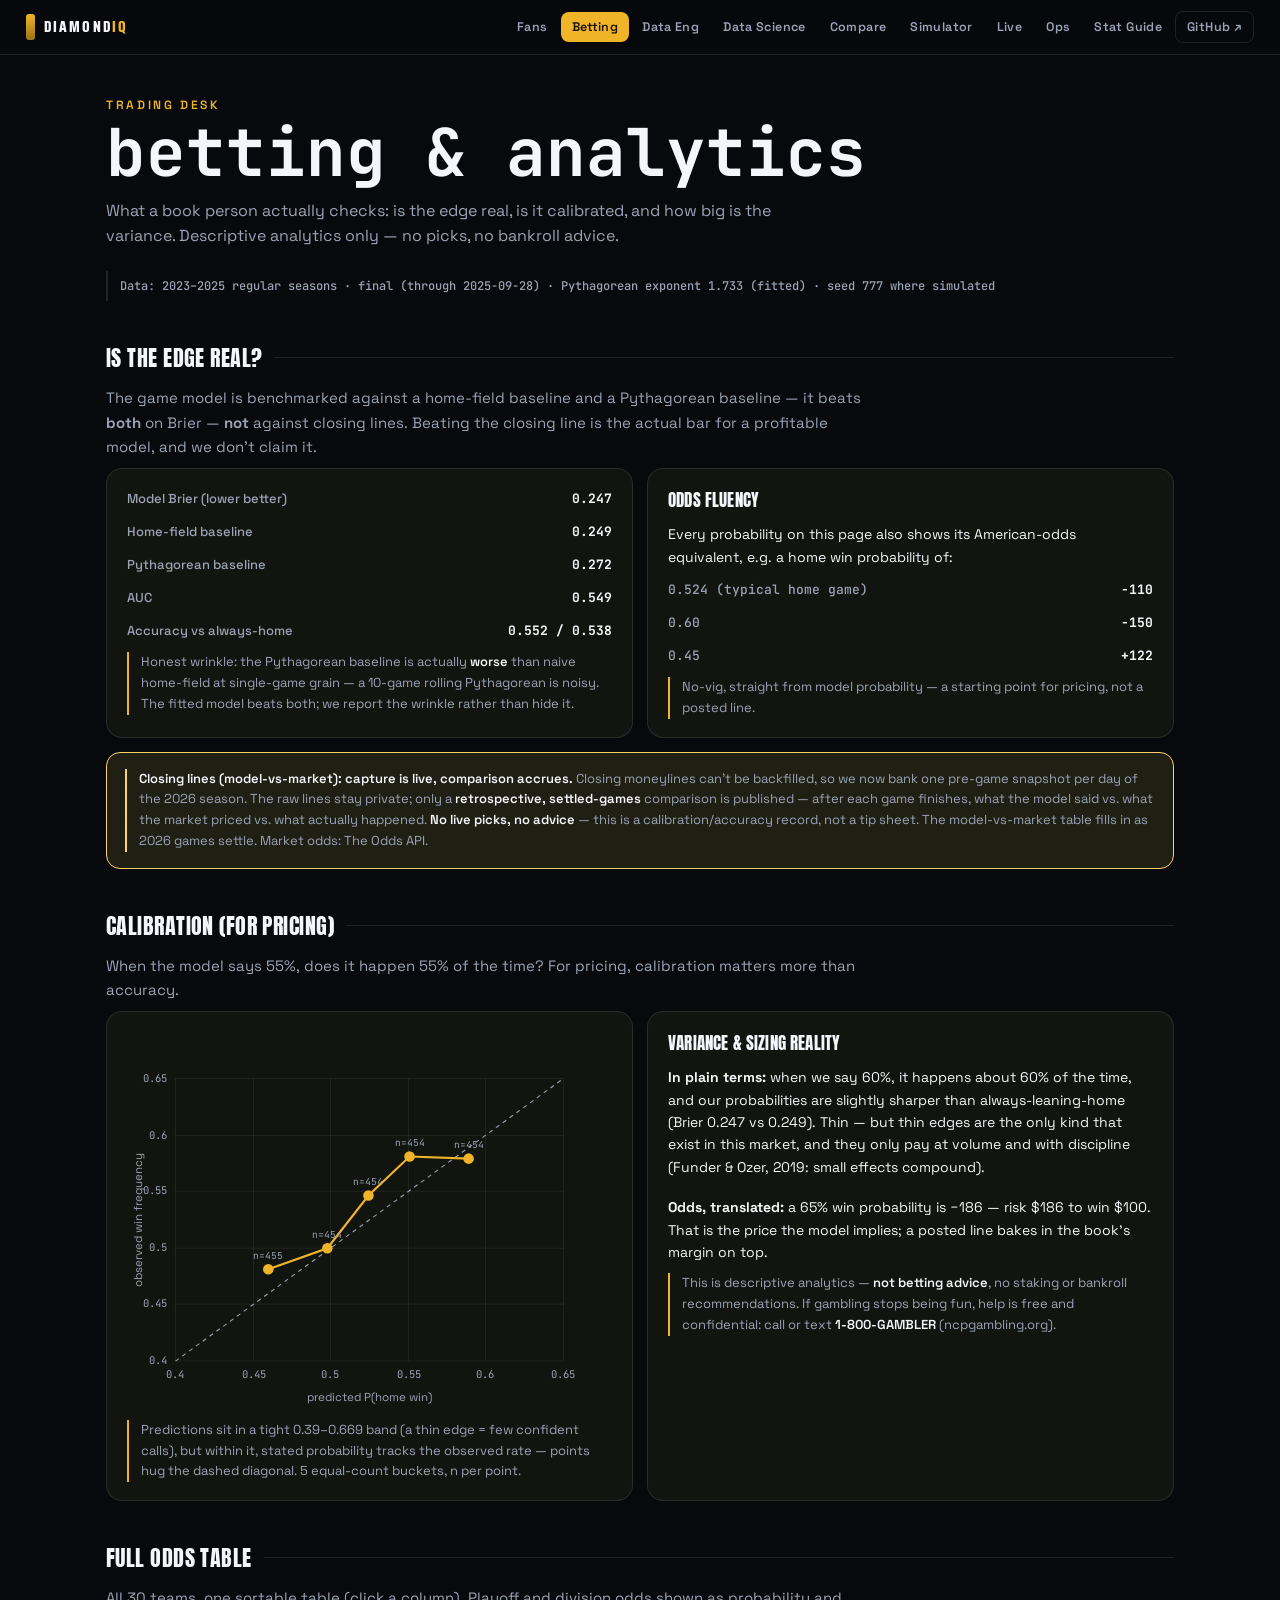
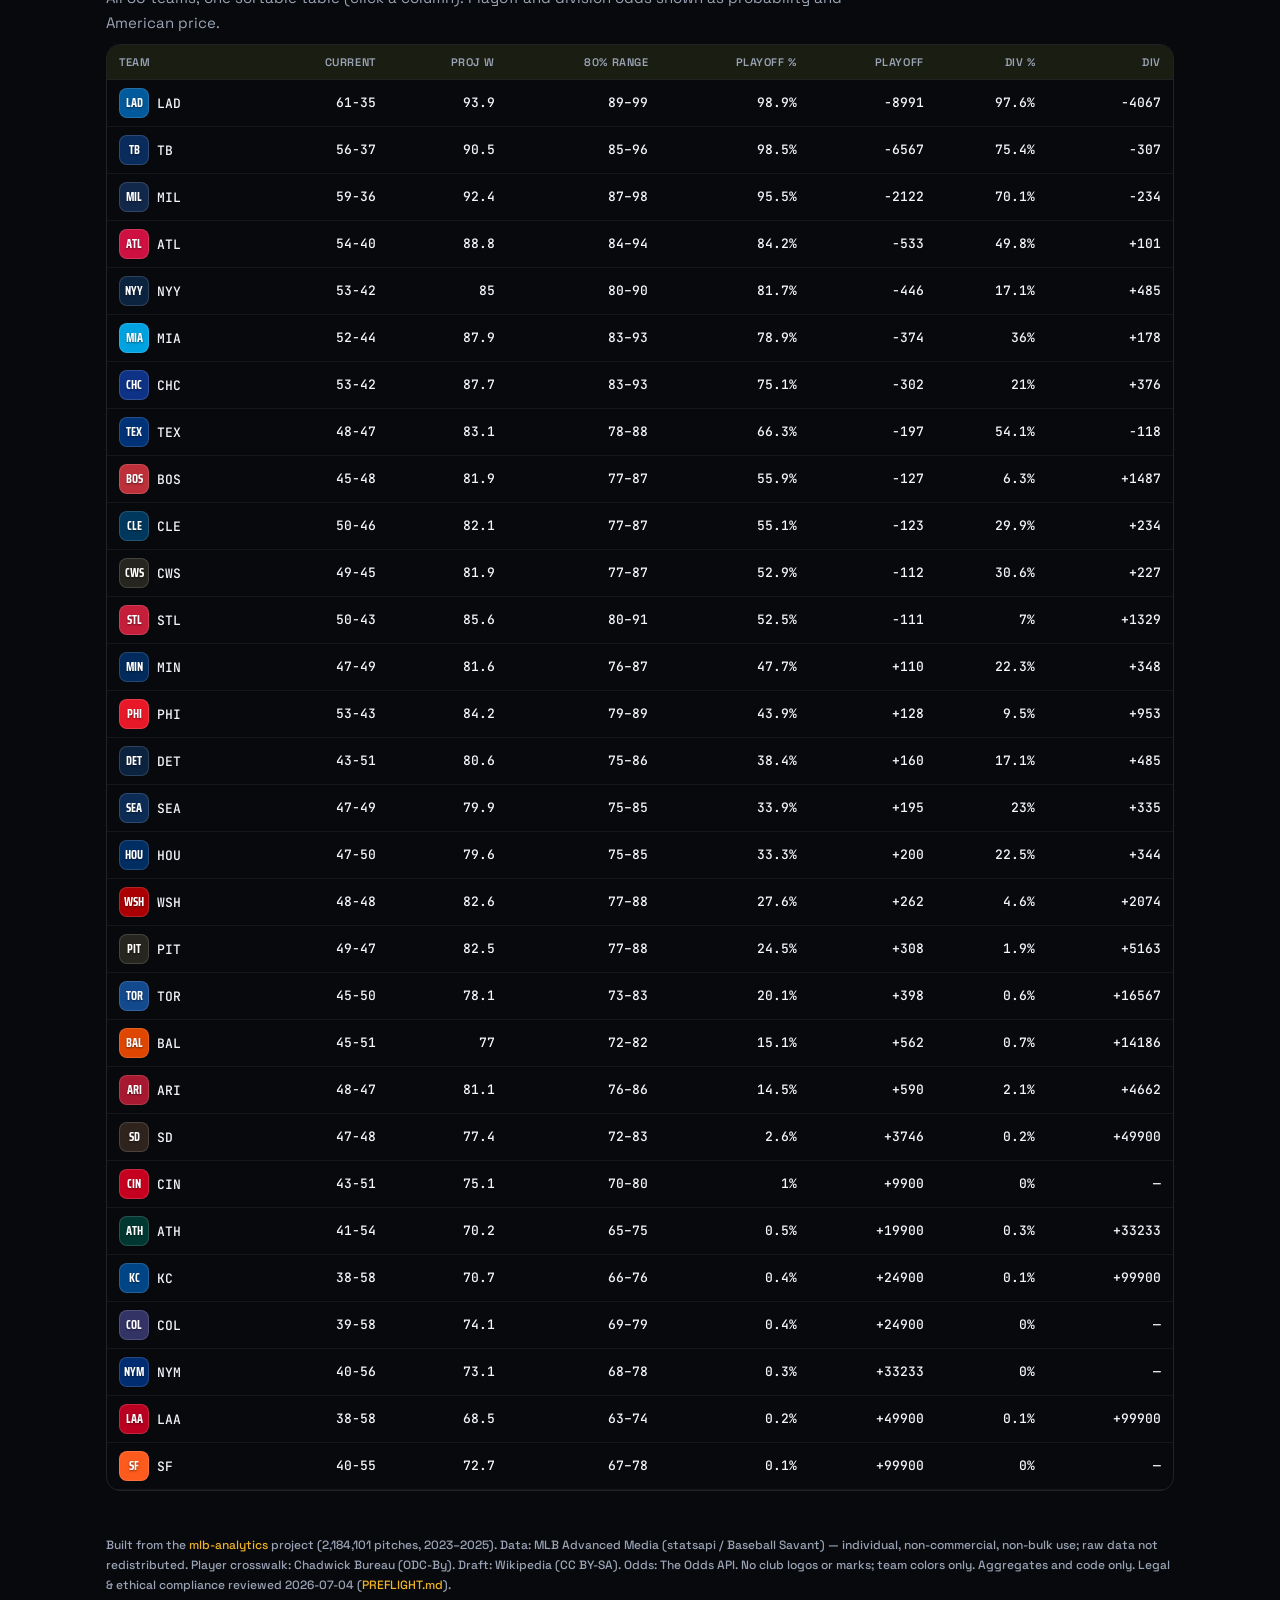
==== commit 88c665de: "nightly: 2026 refresh 2026-10-20" ====
--- a/docs/betting.html
+++ b/docs/betting.html
@@ -1,2 +1,2 @@
-<!doctype html><html lang="en"><head><meta charset="utf-8"><meta name="viewport" content="width=device-width, initial-scale=1"><title>DIAMONDIQ — Sports Betting & Analytics</title><meta name="description" content="A descriptive-analytics view for the trading desk: model-vs-baseline honesty, calibration for pricing, American-odds fluency, and a flat sortable odds table."><meta property="og:title" content="DIAMONDIQ — Sports Betting & Analytics"><meta property="og:description" content="A descriptive-analytics view for the trading desk: model-vs-baseline honesty, calibration for pricing, American-odds fluency, and a flat sortable odds table."><meta property="og:type" content="website"><meta name="twitter:card" content="summary"><link rel="preconnect" href="https://fonts.googleapis.com"><link rel="preconnect" href="https://fonts.gstatic.com" crossorigin><link href="https://fonts.googleapis.com/css2?family=Anton&family=Saira+Condensed:wght@600;700;800&family=Space+Grotesk:wght@400;500;600;700&family=JetBrains+Mono:wght@400;500;600;700&display=swap" rel="stylesheet"><link href="assets/site.css" rel="stylesheet"></head><body class="t-bet"><div class="nav"><div class="in"><a class="brand" href="index.html"><span class="bar"></span><span class="txt">DIAMOND<span style="color:var(--a);">IQ</span></span></a><button class="hamb" aria-label="Menu" aria-expanded="false" onclick="this.setAttribute('aria-expanded',this.getAttribute('aria-expanded')==='true'?'false':'true');toggleNav(this)">Menu</button><div class="navlinks" id="navlinks"><a href="fan.html">Fans</a><a href="betting.html" class="active">Betting</a><a href="data-eng.html">Data Eng</a><a href="data-science.html">Data Science</a><a href="compare.html">Compare</a><a href="simulator.html">Simulator</a><a href="live.html">Live</a><a href="ops.html">Ops</a><a href="glossary.html">Stat Guide</a><a class="ext" href="https://github.com/Steve27M/mlb-analytics" target="_blank" rel="noopener">GitHub ↗</a></div></div></div><div class="wrap"><div class="hero"><div class="eyebrow">Trading desk</div><h1>betting &amp; analytics</h1><p>What a book person actually checks: is the edge real, is it calibrated, and how big is the variance. Descriptive analytics only — no picks, no bankroll advice.</p></div><div class="prov">Data: 2023–2025 regular seasons · final (through 2025-09-28) · Pythagorean exponent 1.733 (fitted) · seed 777 where simulated</div><div class="sec"><h2>Is the edge real?</h2><span class="line"></span></div><p class="lead">The game model is benchmarked against a home-field baseline and a Pythagorean baseline — it beats <b>both</b> on Brier — <b>not</b> against closing lines. Beating the closing line is the actual bar for a profitable model, and we don't claim it.</p><div class="grid"><div class="card"><div class="kv"><span>Model Brier (lower better)</span><b class="pos">0.247</b></div><div class="kv"><span>Home-field baseline</span><b>0.249</b></div><div class="kv"><span>Pythagorean baseline</span><b>0.272</b></div><div class="kv"><span>AUC</span><b>0.549</b></div><div class="kv"><span>Accuracy vs always-home</span><b>0.552 / 0.538</b></div><div class="read">Honest wrinkle: the Pythagorean baseline is actually <b>worse</b> than naive home-field at single-game grain — a 10-game rolling Pythagorean is noisy. The fitted model beats both; we report the wrinkle rather than hide it.</div></div><div class="card"><div class="name" style="font-size:17px">Odds fluency</div><div class="def">Every probability on this page also shows its American-odds equivalent, e.g. a home win probability of:</div><div class="kv"><span class="mono">0.524 (typical home game)</span><b class="mono">-110</b></div><div class="kv"><span class="mono">0.60</span><b class="mono">-150</b></div><div class="kv"><span class="mono">0.45</span><b class="mono">+122</b></div><div class="read">No-vig, straight from model probability — a starting point for pricing, not a posted line.</div></div></div><div class="card callout" style="margin-top:14px"><div class="read"><b>Closing lines (model-vs-market): capture is live, comparison accrues.</b> Closing moneylines can't be backfilled, so we now bank one pre-game snapshot per day of the 2026 season. The raw lines stay private; only a <b>retrospective, settled-games</b> comparison is published — after each game finishes, what the model said vs. what the market priced vs. what actually happened. <b>No live picks, no advice</b> — this is a calibration/accuracy record, not a tip sheet. The model-vs-market table fills in as 2026 games settle. Market odds: <a href="https://the-odds-api.com">The Odds API</a>.</div></div><div class="sec"><h2>Calibration (for pricing)</h2><span class="line"></span></div><p class="lead">When the model says 55%, does it happen 55% of the time? For pricing, calibration matters more than accuracy.</p><div class="grid"><div class="card"><div class="calib"><svg viewBox="0 0 460 360" role="img" aria-label="Reliability plot: predicted home-win probability vs observed frequency, 5 quantile buckets"><line x1="46" y1="314" x2="46" y2="46" stroke="rgba(255,255,255,.06)"/><line x1="46" y1="314" x2="414" y2="314" stroke="rgba(255,255,255,.06)"/><text x="46" y="330" fill="var(--sub)" font-size="10" font-family="JetBrains Mono" text-anchor="middle">0.4</text><text x="38" y="317" fill="var(--sub)" font-size="10" font-family="JetBrains Mono" text-anchor="end">0.4</text><line x1="120" y1="314" x2="120" y2="46" stroke="rgba(255,255,255,.06)"/><line x1="46" y1="260" x2="414" y2="260" stroke="rgba(255,255,255,.06)"/><text x="120" y="330" fill="var(--sub)" font-size="10" font-family="JetBrains Mono" text-anchor="middle">0.45</text><text x="38" y="263" fill="var(--sub)" font-size="10" font-family="JetBrains Mono" text-anchor="end">0.45</text><line x1="193" y1="314" x2="193" y2="46" stroke="rgba(255,255,255,.06)"/><line x1="46" y1="207" x2="414" y2="207" stroke="rgba(255,255,255,.06)"/><text x="193" y="330" fill="var(--sub)" font-size="10" font-family="JetBrains Mono" text-anchor="middle">0.5</text><text x="38" y="210" fill="var(--sub)" font-size="10" font-family="JetBrains Mono" text-anchor="end">0.5</text><line x1="267" y1="314" x2="267" y2="46" stroke="rgba(255,255,255,.06)"/><line x1="46" y1="153" x2="414" y2="153" stroke="rgba(255,255,255,.06)"/><text x="267" y="330" fill="var(--sub)" font-size="10" font-family="JetBrains Mono" text-anchor="middle">0.55</text><text x="38" y="156" fill="var(--sub)" font-size="10" font-family="JetBrains Mono" text-anchor="end">0.55</text><line x1="340" y1="314" x2="340" y2="46" stroke="rgba(255,255,255,.06)"/><line x1="46" y1="100" x2="414" y2="100" stroke="rgba(255,255,255,.06)"/><text x="340" y="330" fill="var(--sub)" font-size="10" font-family="JetBrains Mono" text-anchor="middle">0.6</text><text x="38" y="103" fill="var(--sub)" font-size="10" font-family="JetBrains Mono" text-anchor="end">0.6</text><line x1="414" y1="314" x2="414" y2="46" stroke="rgba(255,255,255,.06)"/><line x1="46" y1="46" x2="414" y2="46" stroke="rgba(255,255,255,.06)"/><text x="414" y="330" fill="var(--sub)" font-size="10" font-family="JetBrains Mono" text-anchor="middle">0.65</text><text x="38" y="49" fill="var(--sub)" font-size="10" font-family="JetBrains Mono" text-anchor="end">0.65</text><line x1="46" y1="314" x2="414" y2="46" stroke="var(--sub)" stroke-dasharray="4 4"/><path d="M134 227 L190 207 L229 157 L268 120 L324 122" fill="none" stroke="var(--a)" stroke-width="2"/><circle cx="134" cy="227" r="5" fill="var(--a)"/><text x="134" y="217" fill="var(--sub)" font-size="9" font-family="JetBrains Mono" text-anchor="middle">n=455</text><circle cx="190" cy="207" r="5" fill="var(--a)"/><text x="190" y="197" fill="var(--sub)" font-size="9" font-family="JetBrains Mono" text-anchor="middle">n=454</text><circle cx="229" cy="157" r="5" fill="var(--a)"/><text x="229" y="147" fill="var(--sub)" font-size="9" font-family="JetBrains Mono" text-anchor="middle">n=454</text><circle cx="268" cy="120" r="5" fill="var(--a)"/><text x="268" y="110" fill="var(--sub)" font-size="9" font-family="JetBrains Mono" text-anchor="middle">n=454</text><circle cx="324" cy="122" r="5" fill="var(--a)"/><text x="324" y="112" fill="var(--sub)" font-size="9" font-family="JetBrains Mono" text-anchor="middle">n=454</text><text x="230" y="352" fill="var(--sub)" font-size="11" font-family="Space Grotesk" text-anchor="middle">predicted P(home win)</text><text x="14" y="180" fill="var(--sub)" font-size="11" font-family="Space Grotesk" text-anchor="middle" transform="rotate(-90 14 180)">observed win frequency</text></svg></div><div class="read">Predictions sit in a tight 0.39–0.669 band (a thin edge = few confident calls), but within it, stated probability tracks the observed rate — points hug the dashed diagonal. 5 equal-count buckets, n per point.</div></div><div class="card"><div class="name" style="font-size:17px">Variance &amp; sizing reality</div><div class="def"><b>In plain terms:</b> when we say 60%, it happens about 60% of the time, and our probabilities are slightly sharper than always-leaning-home (Brier 0.247 vs 0.249). Thin — but thin edges are the only kind that exist in this market, and they only pay at volume and with discipline (Funder &amp; Ozer, 2019: small effects compound).</div><div class="def" style="margin-top:8px"><b>Odds, translated:</b> a 65% win probability is −186 — risk $186 to win $100. That is the price the model implies; a posted line bakes in the book's margin on top.</div><div class="read">This is descriptive analytics — <b>not betting advice</b>, no staking or bankroll recommendations. If gambling stops being fun, help is free and confidential: call or text <b>1-800-GAMBLER</b> (ncpgambling.org).</div></div></div><div class="sec"><h2>Full odds table</h2><span class="line"></span></div><p class="lead">All 30 teams, one sortable table (click a column). Playoff and division odds shown as probability and American price.</p><div class="tblwrap"><table class="flat" id="oddstbl"><thead><tr><th>Team</th><th>Current</th><th>Proj W</th><th data-nosort>80% range</th><th>Playoff %</th><th>Playoff</th><th>Div %</th><th>Div</th></tr></thead><tbody><tr><td data-v="LAD"><span class="mono-chip" style="background:#005A9C" title="Los Angeles Dodgers">LAD</span> LAD</td><td data-v="61">61-35</td><td data-v="93.9">93.9</td><td>89–99</td><td data-v="0.989">98.9%</td><td data-v="0.989" class="mono">-8991</td><td data-v="0.976">97.6%</td><td data-v="0.976" class="mono">-4067</td></tr><tr><td data-v="TB"><span class="mono-chip" style="background:#092C5C" title="Tampa Bay Rays">TB</span> TB</td><td data-v="56">56-37</td><td data-v="90.5">90.5</td><td>85–96</td><td data-v="0.985">98.5%</td><td data-v="0.985" class="mono">-6567</td><td data-v="0.754">75.4%</td><td data-v="0.754" class="mono">-307</td></tr><tr><td data-v="MIL"><span class="mono-chip" style="background:#12284B" title="Milwaukee Brewers">MIL</span> MIL</td><td data-v="59">59-36</td><td data-v="92.4">92.4</td><td>87–98</td><td data-v="0.955">95.5%</td><td data-v="0.955" class="mono">-2122</td><td data-v="0.701">70.1%</td><td data-v="0.701" class="mono">-234</td></tr><tr><td data-v="ATL"><span class="mono-chip" style="background:#CE1141" title="Atlanta Braves">ATL</span> ATL</td><td data-v="54">54-40</td><td data-v="88.8">88.8</td><td>84–94</td><td data-v="0.842">84.2%</td><td data-v="0.842" class="mono">-533</td><td data-v="0.498">49.8%</td><td data-v="0.498" class="mono">+101</td></tr><tr><td data-v="NYY"><span class="mono-chip" style="background:#0C2340" title="New York Yankees">NYY</span> NYY</td><td data-v="53">53-42</td><td data-v="85.0">85</td><td>80–90</td><td data-v="0.817">81.7%</td><td data-v="0.817" class="mono">-446</td><td data-v="0.17">17%</td><td data-v="0.17" class="mono">+488</td></tr><tr><td data-v="MIA"><span class="mono-chip" style="background:#00A3E0" title="Miami Marlins">MIA</span> MIA</td><td data-v="52">52-44</td><td data-v="87.9">87.9</td><td>83–93</td><td data-v="0.789">78.9%</td><td data-v="0.789" class="mono">-374</td><td data-v="0.36">36%</td><td data-v="0.36" class="mono">+178</td></tr><tr><td data-v="CHC"><span class="mono-chip" style="background:#0E3386" title="Chicago Cubs">CHC</span> CHC</td><td data-v="53">53-42</td><td data-v="87.7">87.7</td><td>83–93</td><td data-v="0.751">75.1%</td><td data-v="0.751" class="mono">-302</td><td data-v="0.21">21%</td><td data-v="0.21" class="mono">+376</td></tr><tr><td data-v="TEX"><span class="mono-chip" style="background:#003278" title="Texas Rangers">TEX</span> TEX</td><td data-v="48">48-47</td><td data-v="83.1">83.1</td><td>78–88</td><td data-v="0.663">66.3%</td><td data-v="0.663" class="mono">-197</td><td data-v="0.541">54.1%</td><td data-v="0.541" class="mono">-118</td></tr><tr><td data-v="BOS"><span class="mono-chip" style="background:#BD3039" title="Boston Red Sox">BOS</span> BOS</td><td data-v="45">45-48</td><td data-v="81.9">81.9</td><td>77–87</td><td data-v="0.559">55.9%</td><td data-v="0.559" class="mono">-127</td><td data-v="0.063">6.3%</td><td data-v="0.063" class="mono">+1487</td></tr><tr><td data-v="CLE"><span class="mono-chip" style="background:#00385D" title="Cleveland Guardians">CLE</span> CLE</td><td data-v="50">50-46</td><td data-v="82.1">82.1</td><td>77–87</td><td data-v="0.551">55.1%</td><td data-v="0.551" class="mono">-123</td><td data-v="0.299">29.9%</td><td data-v="0.299" class="mono">+234</td></tr><tr><td data-v="CWS"><span class="mono-chip" style="background:#27251F" title="Chicago White Sox">CWS</span> CWS</td><td data-v="49">49-45</td><td data-v="81.9">81.9</td><td>77–87</td><td data-v="0.529">52.9%</td><td data-v="0.529" class="mono">-112</td><td data-v="0.306">30.6%</td><td data-v="0.306" class="mono">+227</td></tr><tr><td data-v="STL"><span class="mono-chip" style="background:#C41E3A" title="St. Louis Cardinals">STL</span> STL</td><td data-v="50">50-43</td><td data-v="85.6">85.6</td><td>80–91</td><td data-v="0.525">52.5%</td><td data-v="0.525" class="mono">-111</td><td data-v="0.07">7%</td><td data-v="0.07" class="mono">+1329</td></tr><tr><td data-v="MIN"><span class="mono-chip" style="background:#002B5C" title="Minnesota Twins">MIN</span> MIN</td><td data-v="47">47-49</td><td data-v="81.6">81.6</td><td>76–87</td><td data-v="0.477">47.7%</td><td data-v="0.477" class="mono">+110</td><td data-v="0.223">22.3%</td><td data-v="0.223" class="mono">+348</td></tr><tr><td data-v="PHI"><span class="mono-chip" style="background:#E81828" title="Philadelphia Phillies">PHI</span> PHI</td><td data-v="53">53-43</td><td data-v="84.2">84.2</td><td>79–89</td><td data-v="0.439">43.9%</td><td data-v="0.439" class="mono">+128</td><td data-v="0.095">9.5%</td><td data-v="0.095" class="mono">+953</td></tr><tr><td data-v="DET"><span class="mono-chip" style="background:#0C2340" title="Detroit Tigers">DET</span> DET</td><td data-v="43">43-51</td><td data-v="80.6">80.6</td><td>75–86</td><td data-v="0.384">38.4%</td><td data-v="0.384" class="mono">+160</td><td data-v="0.171">17.1%</td><td data-v="0.171" class="mono">+485</td></tr><tr><td data-v="SEA"><span class="mono-chip" style="background:#0C2C56" title="Seattle Mariners">SEA</span> SEA</td><td data-v="47">47-49</td><td data-v="79.9">79.9</td><td>75–85</td><td data-v="0.339">33.9%</td><td data-v="0.339" class="mono">+195</td><td data-v="0.23">23%</td><td data-v="0.23" class="mono">+335</td></tr><tr><td data-v="HOU"><span class="mono-chip" style="background:#002D62" title="Houston Astros">HOU</span> HOU</td><td data-v="47">47-50</td><td data-v="79.6">79.6</td><td>75–85</td><td data-v="0.333">33.3%</td><td data-v="0.333" class="mono">+200</td><td data-v="0.225">22.5%</td><td data-v="0.225" class="mono">+344</td></tr><tr><td data-v="WSH"><span class="mono-chip" style="background:#AB0003" title="Washington Nationals">WSH</span> WSH</td><td data-v="48">48-48</td><td data-v="82.6">82.6</td><td>77–88</td><td data-v="0.276">27.6%</td><td data-v="0.276" class="mono">+262</td><td data-v="0.046">4.6%</td><td data-v="0.046" class="mono">+2074</td></tr><tr><td data-v="PIT"><span class="mono-chip" style="background:#27251F" title="Pittsburgh Pirates">PIT</span> PIT</td><td data-v="49">49-47</td><td data-v="82.5">82.5</td><td>77–88</td><td data-v="0.245">24.5%</td><td data-v="0.245" class="mono">+308</td><td data-v="0.019">1.9%</td><td data-v="0.019" class="mono">+5163</td></tr><tr><td data-v="TOR"><span class="mono-chip" style="background:#134A8E" title="Toronto Blue Jays">TOR</span> TOR</td><td data-v="45">45-50</td><td data-v="78.1">78.1</td><td>73–83</td><td data-v="0.201">20.1%</td><td data-v="0.201" class="mono">+398</td><td data-v="0.006">0.6%</td><td data-v="0.006" class="mono">+16567</td></tr><tr><td data-v="BAL"><span class="mono-chip" style="background:#DF4601" title="Baltimore Orioles">BAL</span> BAL</td><td data-v="45">45-51</td><td data-v="77.0">77</td><td>72–82</td><td data-v="0.151">15.1%</td><td data-v="0.151" class="mono">+562</td><td data-v="0.007">0.7%</td><td data-v="0.007" class="mono">+14186</td></tr><tr><td data-v="ARI"><span class="mono-chip" style="background:#A71930" title="Arizona Diamondbacks">ARI</span> ARI</td><td data-v="48">48-47</td><td data-v="81.1">81.1</td><td>76–86</td><td data-v="0.145">14.5%</td><td data-v="0.145" class="mono">+590</td><td data-v="0.021">2.1%</td><td data-v="0.021" class="mono">+4662</td></tr><tr><td data-v="SD"><span class="mono-chip" style="background:#2F241D" title="San Diego Padres">SD</span> SD</td><td data-v="47">47-48</td><td data-v="77.4">77.4</td><td>72–83</td><td data-v="0.026">2.6%</td><td data-v="0.026" class="mono">+3746</td><td data-v="0.002">0.2%</td><td data-v="0.002" class="mono">+49900</td></tr><tr><td data-v="CIN"><span class="mono-chip" style="background:#C6011F" title="Cincinnati Reds">CIN</span> CIN</td><td data-v="43">43-51</td><td data-v="75.1">75.1</td><td>70–80</td><td data-v="0.01">1%</td><td data-v="0.01" class="mono">+9900</td><td data-v="0.0">0%</td><td data-v="0.0" class="mono">—</td></tr><tr><td data-v="ATH"><span class="mono-chip" style="background:#003831" title="Athletics">ATH</span> ATH</td><td data-v="41">41-54</td><td data-v="70.2">70.2</td><td>65–75</td><td data-v="0.005">0.5%</td><td data-v="0.005" class="mono">+19900</td><td data-v="0.003">0.3%</td><td data-v="0.003" class="mono">+33233</td></tr><tr><td data-v="KC"><span class="mono-chip" style="background:#004687" title="Kansas City Royals">KC</span> KC</td><td data-v="38">38-58</td><td data-v="70.7">70.7</td><td>66–76</td><td data-v="0.004">0.4%</td><td data-v="0.004" class="mono">+24900</td><td data-v="0.001">0.1%</td><td data-v="0.001" class="mono">+99900</td></tr><tr><td data-v="COL"><span class="mono-chip" style="background:#333366" title="Colorado Rockies">COL</span> COL</td><td data-v="39">39-58</td><td data-v="74.1">74.1</td><td>69–79</td><td data-v="0.004">0.4%</td><td data-v="0.004" class="mono">+24900</td><td data-v="0.0">0%</td><td data-v="0.0" class="mono">—</td></tr><tr><td data-v="NYM"><span class="mono-chip" style="background:#002D72" title="New York Mets">NYM</span> NYM</td><td data-v="40">40-56</td><td data-v="73.1">73.1</td><td>68–78</td><td data-v="0.003">0.3%</td><td data-v="0.003" class="mono">+33233</td><td data-v="0.0">0%</td><td data-v="0.0" class="mono">—</td></tr><tr><td data-v="LAA"><span class="mono-chip" style="background:#BA0021" title="Los Angeles Angels">LAA</span> LAA</td><td data-v="38">38-58</td><td data-v="68.5">68.5</td><td>63–74</td><td data-v="0.002">0.2%</td><td data-v="0.002" class="mono">+49900</td><td data-v="0.001">0.1%</td><td data-v="0.001" class="mono">+99900</td></tr><tr><td data-v="SF"><span class="mono-chip" style="background:#FD5A1E" title="San Francisco Giants">SF</span> SF</td><td data-v="40">40-55</td><td data-v="72.7">72.7</td><td>67–78</td><td data-v="0.001">0.1%</td><td data-v="0.001" class="mono">+99900</td><td data-v="0.0">0%</td><td data-v="0.0" class="mono">—</td></tr></tbody></table></div><footer>Built from the <a href="https://github.com/Steve27M/mlb-analytics">mlb-analytics</a> project (2,184,101 pitches, 2023–2025). Data: MLB Advanced Media (statsapi / Baseball Savant) — individual, non-commercial, non-bulk use; raw data not redistributed. Player crosswalk: Chadwick Bureau (ODC-By). Draft: Wikipedia (CC BY-SA). Odds: The Odds API. No club logos or marks; team colors only. Aggregates and code only. Legal &amp; ethical compliance reviewed 2026-07-04 (<a href="https://github.com/Steve27M/mlb-analytics/blob/main/PREFLIGHT.md">PREFLIGHT.md</a>).</footer><script src="assets/teams.js"></script><script src="assets/util.js"></script><script>document.querySelectorAll("table.flat").forEach(makeSortable);</script>
+<!doctype html><html lang="en"><head><meta charset="utf-8"><meta name="viewport" content="width=device-width, initial-scale=1"><title>DIAMONDIQ — Sports Betting & Analytics</title><meta name="description" content="A descriptive-analytics view for the trading desk: model-vs-baseline honesty, calibration for pricing, American-odds fluency, and a flat sortable odds table."><meta property="og:title" content="DIAMONDIQ — Sports Betting & Analytics"><meta property="og:description" content="A descriptive-analytics view for the trading desk: model-vs-baseline honesty, calibration for pricing, American-odds fluency, and a flat sortable odds table."><meta property="og:type" content="website"><meta name="twitter:card" content="summary"><link rel="preconnect" href="https://fonts.googleapis.com"><link rel="preconnect" href="https://fonts.gstatic.com" crossorigin><link href="https://fonts.googleapis.com/css2?family=Anton&family=Saira+Condensed:wght@600;700;800&family=Space+Grotesk:wght@400;500;600;700&family=JetBrains+Mono:wght@400;500;600;700&display=swap" rel="stylesheet"><link href="assets/site.css" rel="stylesheet"></head><body class="t-bet"><div class="nav"><div class="in"><a class="brand" href="index.html"><span class="bar"></span><span class="txt">DIAMOND<span style="color:var(--a);">IQ</span></span></a><button class="hamb" aria-label="Menu" aria-expanded="false" onclick="this.setAttribute('aria-expanded',this.getAttribute('aria-expanded')==='true'?'false':'true');toggleNav(this)">Menu</button><div class="navlinks" id="navlinks"><a href="fan.html">Fans</a><a href="betting.html" class="active">Betting</a><a href="data-eng.html">Data Eng</a><a href="data-science.html">Data Science</a><a href="compare.html">Compare</a><a href="simulator.html">Simulator</a><a href="live.html">Live</a><a href="ops.html">Ops</a><a href="glossary.html">Stat Guide</a><a class="ext" href="https://github.com/Steve27M/mlb-analytics" target="_blank" rel="noopener">GitHub ↗</a></div></div></div><div class="wrap"><div class="hero"><div class="eyebrow">Trading desk</div><h1>betting &amp; analytics</h1><p>What a book person actually checks: is the edge real, is it calibrated, and how big is the variance. Descriptive analytics only — no picks, no bankroll advice.</p></div><div class="prov">Data: 2023–2025 regular seasons · final (through 2025-09-28) · Pythagorean exponent 1.733 (fitted) · seed 777 where simulated</div><div class="sec"><h2>Is the edge real?</h2><span class="line"></span></div><p class="lead">The game model is benchmarked against a home-field baseline and a Pythagorean baseline — it beats <b>both</b> on Brier — <b>not</b> against closing lines. Beating the closing line is the actual bar for a profitable model, and we don't claim it.</p><div class="grid"><div class="card"><div class="kv"><span>Model Brier (lower better)</span><b class="pos">0.247</b></div><div class="kv"><span>Home-field baseline</span><b>0.249</b></div><div class="kv"><span>Pythagorean baseline</span><b>0.272</b></div><div class="kv"><span>AUC</span><b>0.549</b></div><div class="kv"><span>Accuracy vs always-home</span><b>0.552 / 0.538</b></div><div class="read">Honest wrinkle: the Pythagorean baseline is actually <b>worse</b> than naive home-field at single-game grain — a 10-game rolling Pythagorean is noisy. The fitted model beats both; we report the wrinkle rather than hide it.</div></div><div class="card"><div class="name" style="font-size:17px">Odds fluency</div><div class="def">Every probability on this page also shows its American-odds equivalent, e.g. a home win probability of:</div><div class="kv"><span class="mono">0.524 (typical home game)</span><b class="mono">-110</b></div><div class="kv"><span class="mono">0.60</span><b class="mono">-150</b></div><div class="kv"><span class="mono">0.45</span><b class="mono">+122</b></div><div class="read">No-vig, straight from model probability — a starting point for pricing, not a posted line.</div></div></div><div class="card callout" style="margin-top:14px"><div class="read"><b>Closing lines (model-vs-market): capture is live, comparison accrues.</b> Closing moneylines can't be backfilled, so we now bank one pre-game snapshot per day of the 2026 season. The raw lines stay private; only a <b>retrospective, settled-games</b> comparison is published — after each game finishes, what the model said vs. what the market priced vs. what actually happened. <b>No live picks, no advice</b> — this is a calibration/accuracy record, not a tip sheet. The model-vs-market table fills in as 2026 games settle. Market odds: <a href="https://the-odds-api.com">The Odds API</a>.</div></div><div class="sec"><h2>Calibration (for pricing)</h2><span class="line"></span></div><p class="lead">When the model says 55%, does it happen 55% of the time? For pricing, calibration matters more than accuracy.</p><div class="grid"><div class="card"><div class="calib"><svg viewBox="0 0 460 360" role="img" aria-label="Reliability plot: predicted home-win probability vs observed frequency, 5 quantile buckets"><line x1="46" y1="314" x2="46" y2="46" stroke="rgba(255,255,255,.06)"/><line x1="46" y1="314" x2="414" y2="314" stroke="rgba(255,255,255,.06)"/><text x="46" y="330" fill="var(--sub)" font-size="10" font-family="JetBrains Mono" text-anchor="middle">0.4</text><text x="38" y="317" fill="var(--sub)" font-size="10" font-family="JetBrains Mono" text-anchor="end">0.4</text><line x1="120" y1="314" x2="120" y2="46" stroke="rgba(255,255,255,.06)"/><line x1="46" y1="260" x2="414" y2="260" stroke="rgba(255,255,255,.06)"/><text x="120" y="330" fill="var(--sub)" font-size="10" font-family="JetBrains Mono" text-anchor="middle">0.45</text><text x="38" y="263" fill="var(--sub)" font-size="10" font-family="JetBrains Mono" text-anchor="end">0.45</text><line x1="193" y1="314" x2="193" y2="46" stroke="rgba(255,255,255,.06)"/><line x1="46" y1="207" x2="414" y2="207" stroke="rgba(255,255,255,.06)"/><text x="193" y="330" fill="var(--sub)" font-size="10" font-family="JetBrains Mono" text-anchor="middle">0.5</text><text x="38" y="210" fill="var(--sub)" font-size="10" font-family="JetBrains Mono" text-anchor="end">0.5</text><line x1="267" y1="314" x2="267" y2="46" stroke="rgba(255,255,255,.06)"/><line x1="46" y1="153" x2="414" y2="153" stroke="rgba(255,255,255,.06)"/><text x="267" y="330" fill="var(--sub)" font-size="10" font-family="JetBrains Mono" text-anchor="middle">0.55</text><text x="38" y="156" fill="var(--sub)" font-size="10" font-family="JetBrains Mono" text-anchor="end">0.55</text><line x1="340" y1="314" x2="340" y2="46" stroke="rgba(255,255,255,.06)"/><line x1="46" y1="100" x2="414" y2="100" stroke="rgba(255,255,255,.06)"/><text x="340" y="330" fill="var(--sub)" font-size="10" font-family="JetBrains Mono" text-anchor="middle">0.6</text><text x="38" y="103" fill="var(--sub)" font-size="10" font-family="JetBrains Mono" text-anchor="end">0.6</text><line x1="414" y1="314" x2="414" y2="46" stroke="rgba(255,255,255,.06)"/><line x1="46" y1="46" x2="414" y2="46" stroke="rgba(255,255,255,.06)"/><text x="414" y="330" fill="var(--sub)" font-size="10" font-family="JetBrains Mono" text-anchor="middle">0.65</text><text x="38" y="49" fill="var(--sub)" font-size="10" font-family="JetBrains Mono" text-anchor="end">0.65</text><line x1="46" y1="314" x2="414" y2="46" stroke="var(--sub)" stroke-dasharray="4 4"/><path d="M134 227 L190 207 L229 157 L268 120 L324 122" fill="none" stroke="var(--a)" stroke-width="2"/><circle cx="134" cy="227" r="5" fill="var(--a)"/><text x="134" y="217" fill="var(--sub)" font-size="9" font-family="JetBrains Mono" text-anchor="middle">n=455</text><circle cx="190" cy="207" r="5" fill="var(--a)"/><text x="190" y="197" fill="var(--sub)" font-size="9" font-family="JetBrains Mono" text-anchor="middle">n=454</text><circle cx="229" cy="157" r="5" fill="var(--a)"/><text x="229" y="147" fill="var(--sub)" font-size="9" font-family="JetBrains Mono" text-anchor="middle">n=454</text><circle cx="268" cy="120" r="5" fill="var(--a)"/><text x="268" y="110" fill="var(--sub)" font-size="9" font-family="JetBrains Mono" text-anchor="middle">n=454</text><circle cx="324" cy="122" r="5" fill="var(--a)"/><text x="324" y="112" fill="var(--sub)" font-size="9" font-family="JetBrains Mono" text-anchor="middle">n=454</text><text x="230" y="352" fill="var(--sub)" font-size="11" font-family="Space Grotesk" text-anchor="middle">predicted P(home win)</text><text x="14" y="180" fill="var(--sub)" font-size="11" font-family="Space Grotesk" text-anchor="middle" transform="rotate(-90 14 180)">observed win frequency</text></svg></div><div class="read">Predictions sit in a tight 0.39–0.669 band (a thin edge = few confident calls), but within it, stated probability tracks the observed rate — points hug the dashed diagonal. 5 equal-count buckets, n per point.</div></div><div class="card"><div class="name" style="font-size:17px">Variance &amp; sizing reality</div><div class="def"><b>In plain terms:</b> when we say 60%, it happens about 60% of the time, and our probabilities are slightly sharper than always-leaning-home (Brier 0.247 vs 0.249). Thin — but thin edges are the only kind that exist in this market, and they only pay at volume and with discipline (Funder &amp; Ozer, 2019: small effects compound).</div><div class="def" style="margin-top:8px"><b>Odds, translated:</b> a 65% win probability is −186 — risk $186 to win $100. That is the price the model implies; a posted line bakes in the book's margin on top.</div><div class="read">This is descriptive analytics — <b>not betting advice</b>, no staking or bankroll recommendations. If gambling stops being fun, help is free and confidential: call or text <b>1-800-GAMBLER</b> (ncpgambling.org).</div></div></div><div class="sec"><h2>Full odds table</h2><span class="line"></span></div><p class="lead">All 30 teams, one sortable table (click a column). Playoff and division odds shown as probability and American price.</p><div class="tblwrap"><table class="flat" id="oddstbl"><thead><tr><th>Team</th><th>Current</th><th>Proj W</th><th data-nosort>80% range</th><th>Playoff %</th><th>Playoff</th><th>Div %</th><th>Div</th></tr></thead><tbody><tr><td data-v="LAD"><span class="mono-chip" style="background:#005A9C" title="Los Angeles Dodgers">LAD</span> LAD</td><td data-v="61">61-35</td><td data-v="93.9">93.9</td><td>89–99</td><td data-v="0.989">98.9%</td><td data-v="0.989" class="mono">-8991</td><td data-v="0.976">97.6%</td><td data-v="0.976" class="mono">-4067</td></tr><tr><td data-v="TB"><span class="mono-chip" style="background:#092C5C" title="Tampa Bay Rays">TB</span> TB</td><td data-v="56">56-37</td><td data-v="90.5">90.5</td><td>85–96</td><td data-v="0.985">98.5%</td><td data-v="0.985" class="mono">-6567</td><td data-v="0.754">75.4%</td><td data-v="0.754" class="mono">-307</td></tr><tr><td data-v="MIL"><span class="mono-chip" style="background:#12284B" title="Milwaukee Brewers">MIL</span> MIL</td><td data-v="59">59-36</td><td data-v="92.4">92.4</td><td>87–98</td><td data-v="0.955">95.5%</td><td data-v="0.955" class="mono">-2122</td><td data-v="0.701">70.1%</td><td data-v="0.701" class="mono">-234</td></tr><tr><td data-v="ATL"><span class="mono-chip" style="background:#CE1141" title="Atlanta Braves">ATL</span> ATL</td><td data-v="54">54-40</td><td data-v="88.8">88.8</td><td>84–94</td><td data-v="0.842">84.2%</td><td data-v="0.842" class="mono">-533</td><td data-v="0.498">49.8%</td><td data-v="0.498" class="mono">+101</td></tr><tr><td data-v="NYY"><span class="mono-chip" style="background:#0C2340" title="New York Yankees">NYY</span> NYY</td><td data-v="53">53-42</td><td data-v="85.0">85</td><td>80–90</td><td data-v="0.817">81.7%</td><td data-v="0.817" class="mono">-446</td><td data-v="0.171">17.1%</td><td data-v="0.171" class="mono">+485</td></tr><tr><td data-v="MIA"><span class="mono-chip" style="background:#00A3E0" title="Miami Marlins">MIA</span> MIA</td><td data-v="52">52-44</td><td data-v="87.9">87.9</td><td>83–93</td><td data-v="0.789">78.9%</td><td data-v="0.789" class="mono">-374</td><td data-v="0.36">36%</td><td data-v="0.36" class="mono">+178</td></tr><tr><td data-v="CHC"><span class="mono-chip" style="background:#0E3386" title="Chicago Cubs">CHC</span> CHC</td><td data-v="53">53-42</td><td data-v="87.7">87.7</td><td>83–93</td><td data-v="0.751">75.1%</td><td data-v="0.751" class="mono">-302</td><td data-v="0.21">21%</td><td data-v="0.21" class="mono">+376</td></tr><tr><td data-v="TEX"><span class="mono-chip" style="background:#003278" title="Texas Rangers">TEX</span> TEX</td><td data-v="48">48-47</td><td data-v="83.1">83.1</td><td>78–88</td><td data-v="0.663">66.3%</td><td data-v="0.663" class="mono">-197</td><td data-v="0.541">54.1%</td><td data-v="0.541" class="mono">-118</td></tr><tr><td data-v="BOS"><span class="mono-chip" style="background:#BD3039" title="Boston Red Sox">BOS</span> BOS</td><td data-v="45">45-48</td><td data-v="81.9">81.9</td><td>77–87</td><td data-v="0.559">55.9%</td><td data-v="0.559" class="mono">-127</td><td data-v="0.063">6.3%</td><td data-v="0.063" class="mono">+1487</td></tr><tr><td data-v="CLE"><span class="mono-chip" style="background:#00385D" title="Cleveland Guardians">CLE</span> CLE</td><td data-v="50">50-46</td><td data-v="82.1">82.1</td><td>77–87</td><td data-v="0.551">55.1%</td><td data-v="0.551" class="mono">-123</td><td data-v="0.299">29.9%</td><td data-v="0.299" class="mono">+234</td></tr><tr><td data-v="CWS"><span class="mono-chip" style="background:#27251F" title="Chicago White Sox">CWS</span> CWS</td><td data-v="49">49-45</td><td data-v="81.9">81.9</td><td>77–87</td><td data-v="0.529">52.9%</td><td data-v="0.529" class="mono">-112</td><td data-v="0.306">30.6%</td><td data-v="0.306" class="mono">+227</td></tr><tr><td data-v="STL"><span class="mono-chip" style="background:#C41E3A" title="St. Louis Cardinals">STL</span> STL</td><td data-v="50">50-43</td><td data-v="85.6">85.6</td><td>80–91</td><td data-v="0.525">52.5%</td><td data-v="0.525" class="mono">-111</td><td data-v="0.07">7%</td><td data-v="0.07" class="mono">+1329</td></tr><tr><td data-v="MIN"><span class="mono-chip" style="background:#002B5C" title="Minnesota Twins">MIN</span> MIN</td><td data-v="47">47-49</td><td data-v="81.6">81.6</td><td>76–87</td><td data-v="0.477">47.7%</td><td data-v="0.477" class="mono">+110</td><td data-v="0.223">22.3%</td><td data-v="0.223" class="mono">+348</td></tr><tr><td data-v="PHI"><span class="mono-chip" style="background:#E81828" title="Philadelphia Phillies">PHI</span> PHI</td><td data-v="53">53-43</td><td data-v="84.2">84.2</td><td>79–89</td><td data-v="0.439">43.9%</td><td data-v="0.439" class="mono">+128</td><td data-v="0.095">9.5%</td><td data-v="0.095" class="mono">+953</td></tr><tr><td data-v="DET"><span class="mono-chip" style="background:#0C2340" title="Detroit Tigers">DET</span> DET</td><td data-v="43">43-51</td><td data-v="80.6">80.6</td><td>75–86</td><td data-v="0.384">38.4%</td><td data-v="0.384" class="mono">+160</td><td data-v="0.171">17.1%</td><td data-v="0.171" class="mono">+485</td></tr><tr><td data-v="SEA"><span class="mono-chip" style="background:#0C2C56" title="Seattle Mariners">SEA</span> SEA</td><td data-v="47">47-49</td><td data-v="79.9">79.9</td><td>75–85</td><td data-v="0.339">33.9%</td><td data-v="0.339" class="mono">+195</td><td data-v="0.23">23%</td><td data-v="0.23" class="mono">+335</td></tr><tr><td data-v="HOU"><span class="mono-chip" style="background:#002D62" title="Houston Astros">HOU</span> HOU</td><td data-v="47">47-50</td><td data-v="79.6">79.6</td><td>75–85</td><td data-v="0.333">33.3%</td><td data-v="0.333" class="mono">+200</td><td data-v="0.225">22.5%</td><td data-v="0.225" class="mono">+344</td></tr><tr><td data-v="WSH"><span class="mono-chip" style="background:#AB0003" title="Washington Nationals">WSH</span> WSH</td><td data-v="48">48-48</td><td data-v="82.6">82.6</td><td>77–88</td><td data-v="0.276">27.6%</td><td data-v="0.276" class="mono">+262</td><td data-v="0.046">4.6%</td><td data-v="0.046" class="mono">+2074</td></tr><tr><td data-v="PIT"><span class="mono-chip" style="background:#27251F" title="Pittsburgh Pirates">PIT</span> PIT</td><td data-v="49">49-47</td><td data-v="82.5">82.5</td><td>77–88</td><td data-v="0.245">24.5%</td><td data-v="0.245" class="mono">+308</td><td data-v="0.019">1.9%</td><td data-v="0.019" class="mono">+5163</td></tr><tr><td data-v="TOR"><span class="mono-chip" style="background:#134A8E" title="Toronto Blue Jays">TOR</span> TOR</td><td data-v="45">45-50</td><td data-v="78.1">78.1</td><td>73–83</td><td data-v="0.201">20.1%</td><td data-v="0.201" class="mono">+398</td><td data-v="0.006">0.6%</td><td data-v="0.006" class="mono">+16567</td></tr><tr><td data-v="BAL"><span class="mono-chip" style="background:#DF4601" title="Baltimore Orioles">BAL</span> BAL</td><td data-v="45">45-51</td><td data-v="77.0">77</td><td>72–82</td><td data-v="0.151">15.1%</td><td data-v="0.151" class="mono">+562</td><td data-v="0.007">0.7%</td><td data-v="0.007" class="mono">+14186</td></tr><tr><td data-v="ARI"><span class="mono-chip" style="background:#A71930" title="Arizona Diamondbacks">ARI</span> ARI</td><td data-v="48">48-47</td><td data-v="81.1">81.1</td><td>76–86</td><td data-v="0.145">14.5%</td><td data-v="0.145" class="mono">+590</td><td data-v="0.021">2.1%</td><td data-v="0.021" class="mono">+4662</td></tr><tr><td data-v="SD"><span class="mono-chip" style="background:#2F241D" title="San Diego Padres">SD</span> SD</td><td data-v="47">47-48</td><td data-v="77.4">77.4</td><td>72–83</td><td data-v="0.026">2.6%</td><td data-v="0.026" class="mono">+3746</td><td data-v="0.002">0.2%</td><td data-v="0.002" class="mono">+49900</td></tr><tr><td data-v="CIN"><span class="mono-chip" style="background:#C6011F" title="Cincinnati Reds">CIN</span> CIN</td><td data-v="43">43-51</td><td data-v="75.1">75.1</td><td>70–80</td><td data-v="0.01">1%</td><td data-v="0.01" class="mono">+9900</td><td data-v="0.0">0%</td><td data-v="0.0" class="mono">—</td></tr><tr><td data-v="ATH"><span class="mono-chip" style="background:#003831" title="Athletics">ATH</span> ATH</td><td data-v="41">41-54</td><td data-v="70.2">70.2</td><td>65–75</td><td data-v="0.005">0.5%</td><td data-v="0.005" class="mono">+19900</td><td data-v="0.003">0.3%</td><td data-v="0.003" class="mono">+33233</td></tr><tr><td data-v="KC"><span class="mono-chip" style="background:#004687" title="Kansas City Royals">KC</span> KC</td><td data-v="38">38-58</td><td data-v="70.7">70.7</td><td>66–76</td><td data-v="0.004">0.4%</td><td data-v="0.004" class="mono">+24900</td><td data-v="0.001">0.1%</td><td data-v="0.001" class="mono">+99900</td></tr><tr><td data-v="COL"><span class="mono-chip" style="background:#333366" title="Colorado Rockies">COL</span> COL</td><td data-v="39">39-58</td><td data-v="74.1">74.1</td><td>69–79</td><td data-v="0.004">0.4%</td><td data-v="0.004" class="mono">+24900</td><td data-v="0.0">0%</td><td data-v="0.0" class="mono">—</td></tr><tr><td data-v="NYM"><span class="mono-chip" style="background:#002D72" title="New York Mets">NYM</span> NYM</td><td data-v="40">40-56</td><td data-v="73.1">73.1</td><td>68–78</td><td data-v="0.003">0.3%</td><td data-v="0.003" class="mono">+33233</td><td data-v="0.0">0%</td><td data-v="0.0" class="mono">—</td></tr><tr><td data-v="LAA"><span class="mono-chip" style="background:#BA0021" title="Los Angeles Angels">LAA</span> LAA</td><td data-v="38">38-58</td><td data-v="68.5">68.5</td><td>63–74</td><td data-v="0.002">0.2%</td><td data-v="0.002" class="mono">+49900</td><td data-v="0.001">0.1%</td><td data-v="0.001" class="mono">+99900</td></tr><tr><td data-v="SF"><span class="mono-chip" style="background:#FD5A1E" title="San Francisco Giants">SF</span> SF</td><td data-v="40">40-55</td><td data-v="72.7">72.7</td><td>67–78</td><td data-v="0.001">0.1%</td><td data-v="0.001" class="mono">+99900</td><td data-v="0.0">0%</td><td data-v="0.0" class="mono">—</td></tr></tbody></table></div><footer>Built from the <a href="https://github.com/Steve27M/mlb-analytics">mlb-analytics</a> project (2,184,101 pitches, 2023–2025). Data: MLB Advanced Media (statsapi / Baseball Savant) — individual, non-commercial, non-bulk use; raw data not redistributed. Player crosswalk: Chadwick Bureau (ODC-By). Draft: Wikipedia (CC BY-SA). Odds: The Odds API. No club logos or marks; team colors only. Aggregates and code only. Legal &amp; ethical compliance reviewed 2026-07-04 (<a href="https://github.com/Steve27M/mlb-analytics/blob/main/PREFLIGHT.md">PREFLIGHT.md</a>).</footer><script src="assets/teams.js"></script><script src="assets/util.js"></script><script>document.querySelectorAll("table.flat").forEach(makeSortable);</script>
 </div></body></html>
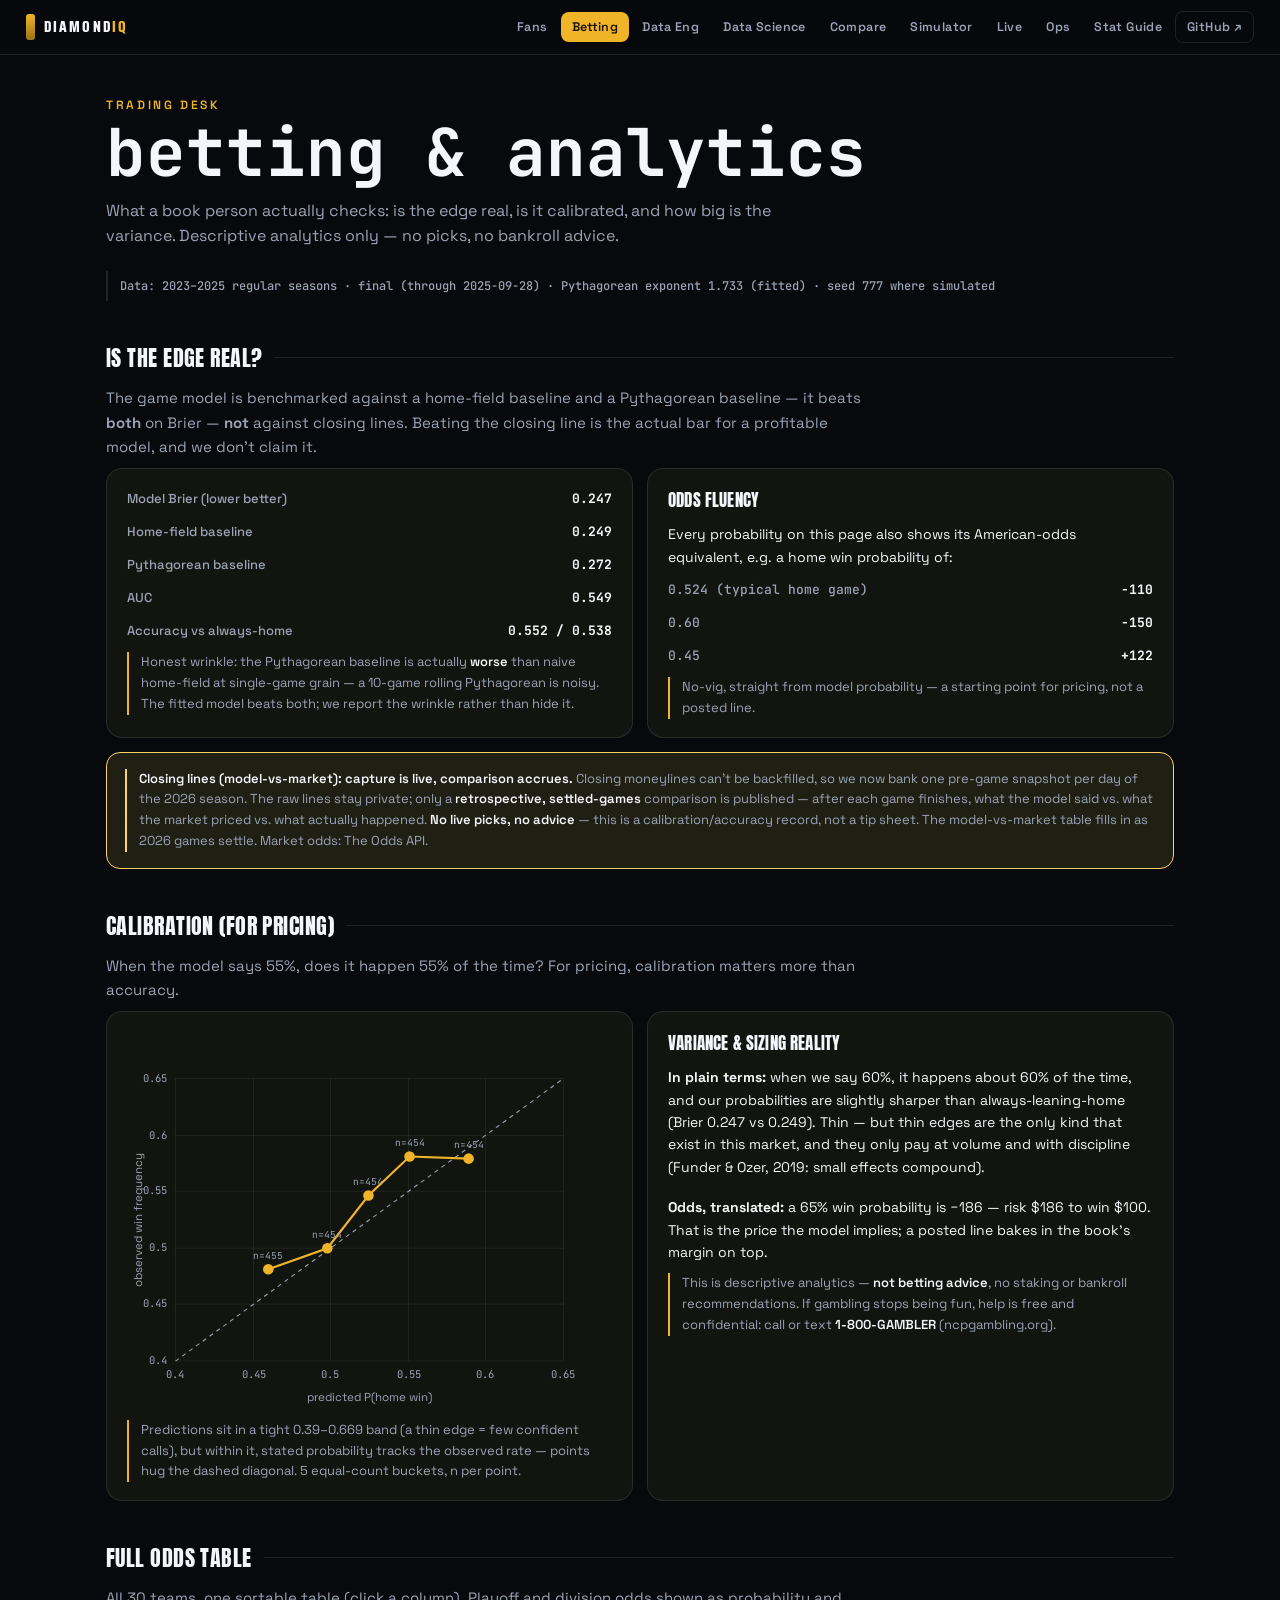
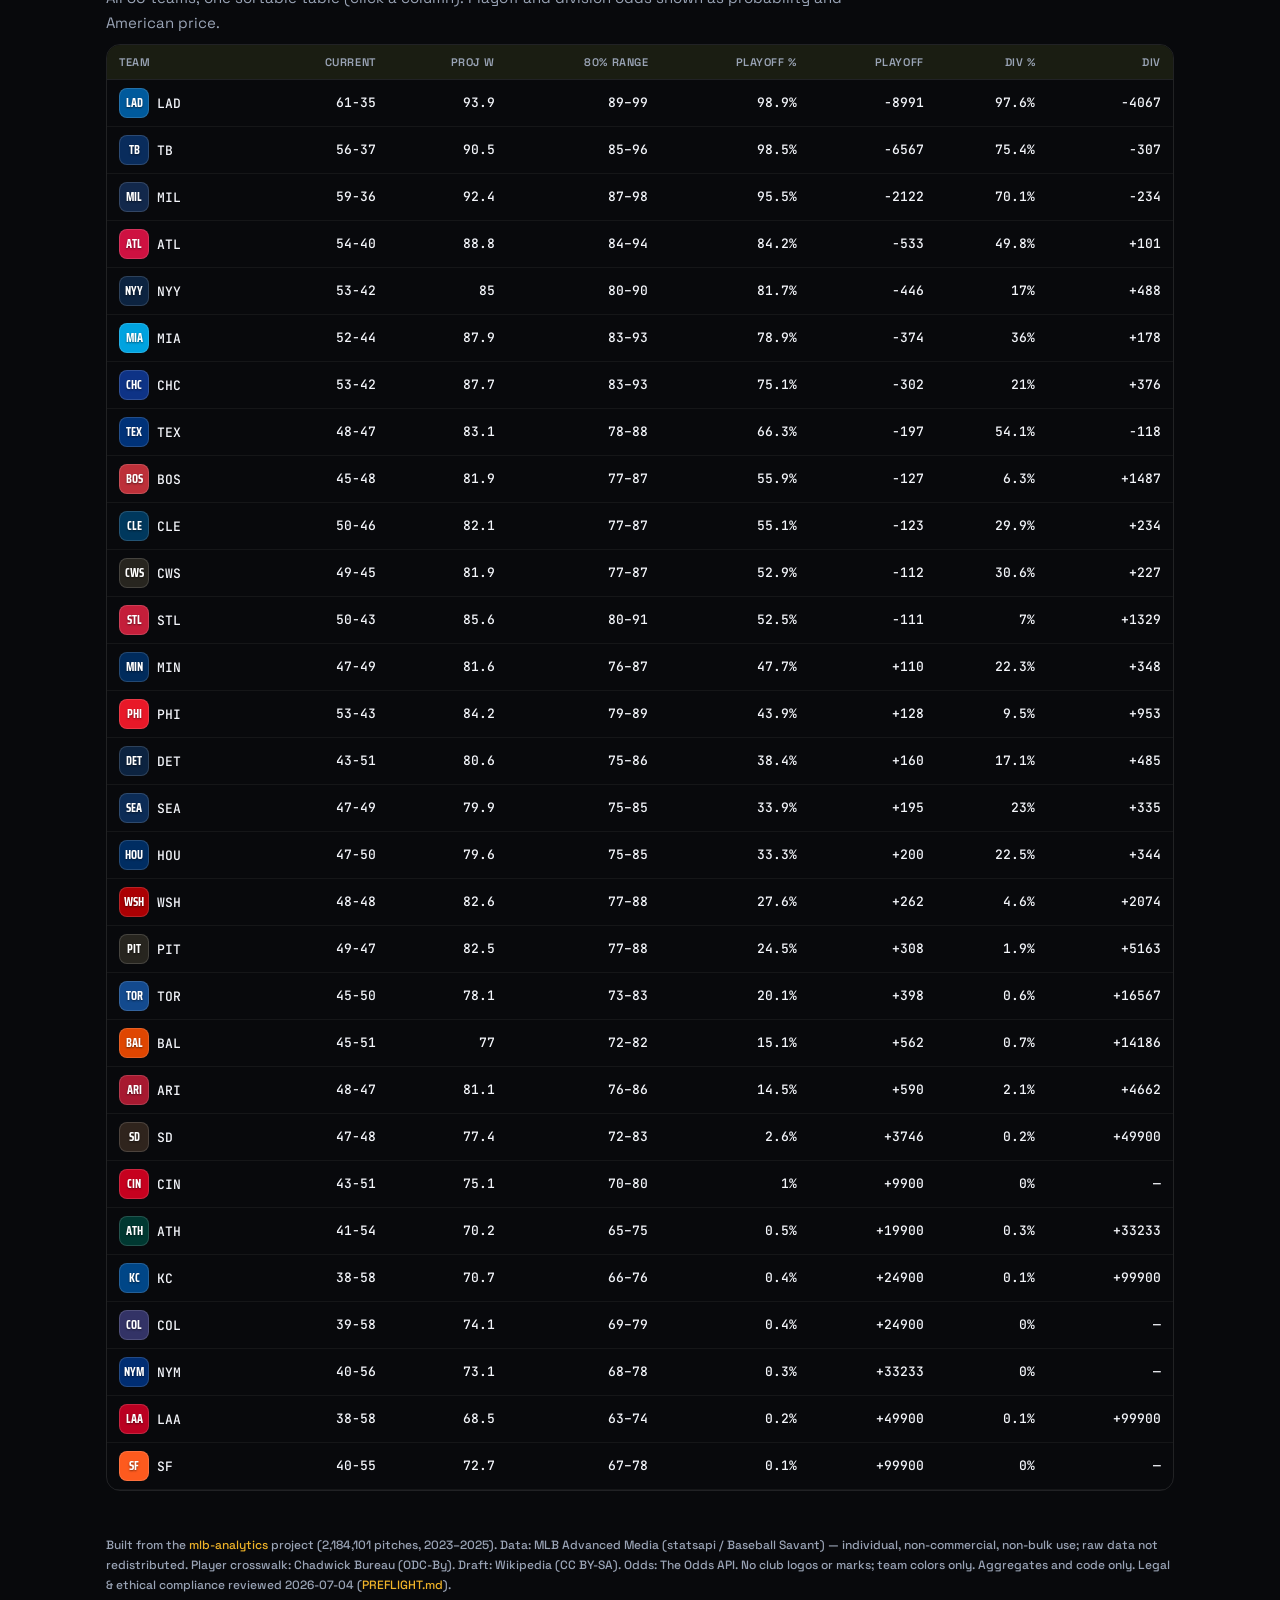
==== commit d5134482: "nightly: 2026 refresh 2026-10-24" ====
--- a/docs/betting.html
+++ b/docs/betting.html
@@ -1,2 +1,2 @@
-<!doctype html><html lang="en"><head><meta charset="utf-8"><meta name="viewport" content="width=device-width, initial-scale=1"><title>DIAMONDIQ — Sports Betting & Analytics</title><meta name="description" content="A descriptive-analytics view for the trading desk: model-vs-baseline honesty, calibration for pricing, American-odds fluency, and a flat sortable odds table."><meta property="og:title" content="DIAMONDIQ — Sports Betting & Analytics"><meta property="og:description" content="A descriptive-analytics view for the trading desk: model-vs-baseline honesty, calibration for pricing, American-odds fluency, and a flat sortable odds table."><meta property="og:type" content="website"><meta name="twitter:card" content="summary"><link rel="preconnect" href="https://fonts.googleapis.com"><link rel="preconnect" href="https://fonts.gstatic.com" crossorigin><link href="https://fonts.googleapis.com/css2?family=Anton&family=Saira+Condensed:wght@600;700;800&family=Space+Grotesk:wght@400;500;600;700&family=JetBrains+Mono:wght@400;500;600;700&display=swap" rel="stylesheet"><link href="assets/site.css" rel="stylesheet"></head><body class="t-bet"><div class="nav"><div class="in"><a class="brand" href="index.html"><span class="bar"></span><span class="txt">DIAMOND<span style="color:var(--a);">IQ</span></span></a><button class="hamb" aria-label="Menu" aria-expanded="false" onclick="this.setAttribute('aria-expanded',this.getAttribute('aria-expanded')==='true'?'false':'true');toggleNav(this)">Menu</button><div class="navlinks" id="navlinks"><a href="fan.html">Fans</a><a href="betting.html" class="active">Betting</a><a href="data-eng.html">Data Eng</a><a href="data-science.html">Data Science</a><a href="compare.html">Compare</a><a href="simulator.html">Simulator</a><a href="live.html">Live</a><a href="ops.html">Ops</a><a href="glossary.html">Stat Guide</a><a class="ext" href="https://github.com/Steve27M/mlb-analytics" target="_blank" rel="noopener">GitHub ↗</a></div></div></div><div class="wrap"><div class="hero"><div class="eyebrow">Trading desk</div><h1>betting &amp; analytics</h1><p>What a book person actually checks: is the edge real, is it calibrated, and how big is the variance. Descriptive analytics only — no picks, no bankroll advice.</p></div><div class="prov">Data: 2023–2025 regular seasons · final (through 2025-09-28) · Pythagorean exponent 1.733 (fitted) · seed 777 where simulated</div><div class="sec"><h2>Is the edge real?</h2><span class="line"></span></div><p class="lead">The game model is benchmarked against a home-field baseline and a Pythagorean baseline — it beats <b>both</b> on Brier — <b>not</b> against closing lines. Beating the closing line is the actual bar for a profitable model, and we don't claim it.</p><div class="grid"><div class="card"><div class="kv"><span>Model Brier (lower better)</span><b class="pos">0.247</b></div><div class="kv"><span>Home-field baseline</span><b>0.249</b></div><div class="kv"><span>Pythagorean baseline</span><b>0.272</b></div><div class="kv"><span>AUC</span><b>0.549</b></div><div class="kv"><span>Accuracy vs always-home</span><b>0.552 / 0.538</b></div><div class="read">Honest wrinkle: the Pythagorean baseline is actually <b>worse</b> than naive home-field at single-game grain — a 10-game rolling Pythagorean is noisy. The fitted model beats both; we report the wrinkle rather than hide it.</div></div><div class="card"><div class="name" style="font-size:17px">Odds fluency</div><div class="def">Every probability on this page also shows its American-odds equivalent, e.g. a home win probability of:</div><div class="kv"><span class="mono">0.524 (typical home game)</span><b class="mono">-110</b></div><div class="kv"><span class="mono">0.60</span><b class="mono">-150</b></div><div class="kv"><span class="mono">0.45</span><b class="mono">+122</b></div><div class="read">No-vig, straight from model probability — a starting point for pricing, not a posted line.</div></div></div><div class="card callout" style="margin-top:14px"><div class="read"><b>Closing lines (model-vs-market): capture is live, comparison accrues.</b> Closing moneylines can't be backfilled, so we now bank one pre-game snapshot per day of the 2026 season. The raw lines stay private; only a <b>retrospective, settled-games</b> comparison is published — after each game finishes, what the model said vs. what the market priced vs. what actually happened. <b>No live picks, no advice</b> — this is a calibration/accuracy record, not a tip sheet. The model-vs-market table fills in as 2026 games settle. Market odds: <a href="https://the-odds-api.com">The Odds API</a>.</div></div><div class="sec"><h2>Calibration (for pricing)</h2><span class="line"></span></div><p class="lead">When the model says 55%, does it happen 55% of the time? For pricing, calibration matters more than accuracy.</p><div class="grid"><div class="card"><div class="calib"><svg viewBox="0 0 460 360" role="img" aria-label="Reliability plot: predicted home-win probability vs observed frequency, 5 quantile buckets"><line x1="46" y1="314" x2="46" y2="46" stroke="rgba(255,255,255,.06)"/><line x1="46" y1="314" x2="414" y2="314" stroke="rgba(255,255,255,.06)"/><text x="46" y="330" fill="var(--sub)" font-size="10" font-family="JetBrains Mono" text-anchor="middle">0.4</text><text x="38" y="317" fill="var(--sub)" font-size="10" font-family="JetBrains Mono" text-anchor="end">0.4</text><line x1="120" y1="314" x2="120" y2="46" stroke="rgba(255,255,255,.06)"/><line x1="46" y1="260" x2="414" y2="260" stroke="rgba(255,255,255,.06)"/><text x="120" y="330" fill="var(--sub)" font-size="10" font-family="JetBrains Mono" text-anchor="middle">0.45</text><text x="38" y="263" fill="var(--sub)" font-size="10" font-family="JetBrains Mono" text-anchor="end">0.45</text><line x1="193" y1="314" x2="193" y2="46" stroke="rgba(255,255,255,.06)"/><line x1="46" y1="207" x2="414" y2="207" stroke="rgba(255,255,255,.06)"/><text x="193" y="330" fill="var(--sub)" font-size="10" font-family="JetBrains Mono" text-anchor="middle">0.5</text><text x="38" y="210" fill="var(--sub)" font-size="10" font-family="JetBrains Mono" text-anchor="end">0.5</text><line x1="267" y1="314" x2="267" y2="46" stroke="rgba(255,255,255,.06)"/><line x1="46" y1="153" x2="414" y2="153" stroke="rgba(255,255,255,.06)"/><text x="267" y="330" fill="var(--sub)" font-size="10" font-family="JetBrains Mono" text-anchor="middle">0.55</text><text x="38" y="156" fill="var(--sub)" font-size="10" font-family="JetBrains Mono" text-anchor="end">0.55</text><line x1="340" y1="314" x2="340" y2="46" stroke="rgba(255,255,255,.06)"/><line x1="46" y1="100" x2="414" y2="100" stroke="rgba(255,255,255,.06)"/><text x="340" y="330" fill="var(--sub)" font-size="10" font-family="JetBrains Mono" text-anchor="middle">0.6</text><text x="38" y="103" fill="var(--sub)" font-size="10" font-family="JetBrains Mono" text-anchor="end">0.6</text><line x1="414" y1="314" x2="414" y2="46" stroke="rgba(255,255,255,.06)"/><line x1="46" y1="46" x2="414" y2="46" stroke="rgba(255,255,255,.06)"/><text x="414" y="330" fill="var(--sub)" font-size="10" font-family="JetBrains Mono" text-anchor="middle">0.65</text><text x="38" y="49" fill="var(--sub)" font-size="10" font-family="JetBrains Mono" text-anchor="end">0.65</text><line x1="46" y1="314" x2="414" y2="46" stroke="var(--sub)" stroke-dasharray="4 4"/><path d="M134 227 L190 207 L229 157 L268 120 L324 122" fill="none" stroke="var(--a)" stroke-width="2"/><circle cx="134" cy="227" r="5" fill="var(--a)"/><text x="134" y="217" fill="var(--sub)" font-size="9" font-family="JetBrains Mono" text-anchor="middle">n=455</text><circle cx="190" cy="207" r="5" fill="var(--a)"/><text x="190" y="197" fill="var(--sub)" font-size="9" font-family="JetBrains Mono" text-anchor="middle">n=454</text><circle cx="229" cy="157" r="5" fill="var(--a)"/><text x="229" y="147" fill="var(--sub)" font-size="9" font-family="JetBrains Mono" text-anchor="middle">n=454</text><circle cx="268" cy="120" r="5" fill="var(--a)"/><text x="268" y="110" fill="var(--sub)" font-size="9" font-family="JetBrains Mono" text-anchor="middle">n=454</text><circle cx="324" cy="122" r="5" fill="var(--a)"/><text x="324" y="112" fill="var(--sub)" font-size="9" font-family="JetBrains Mono" text-anchor="middle">n=454</text><text x="230" y="352" fill="var(--sub)" font-size="11" font-family="Space Grotesk" text-anchor="middle">predicted P(home win)</text><text x="14" y="180" fill="var(--sub)" font-size="11" font-family="Space Grotesk" text-anchor="middle" transform="rotate(-90 14 180)">observed win frequency</text></svg></div><div class="read">Predictions sit in a tight 0.39–0.669 band (a thin edge = few confident calls), but within it, stated probability tracks the observed rate — points hug the dashed diagonal. 5 equal-count buckets, n per point.</div></div><div class="card"><div class="name" style="font-size:17px">Variance &amp; sizing reality</div><div class="def"><b>In plain terms:</b> when we say 60%, it happens about 60% of the time, and our probabilities are slightly sharper than always-leaning-home (Brier 0.247 vs 0.249). Thin — but thin edges are the only kind that exist in this market, and they only pay at volume and with discipline (Funder &amp; Ozer, 2019: small effects compound).</div><div class="def" style="margin-top:8px"><b>Odds, translated:</b> a 65% win probability is −186 — risk $186 to win $100. That is the price the model implies; a posted line bakes in the book's margin on top.</div><div class="read">This is descriptive analytics — <b>not betting advice</b>, no staking or bankroll recommendations. If gambling stops being fun, help is free and confidential: call or text <b>1-800-GAMBLER</b> (ncpgambling.org).</div></div></div><div class="sec"><h2>Full odds table</h2><span class="line"></span></div><p class="lead">All 30 teams, one sortable table (click a column). Playoff and division odds shown as probability and American price.</p><div class="tblwrap"><table class="flat" id="oddstbl"><thead><tr><th>Team</th><th>Current</th><th>Proj W</th><th data-nosort>80% range</th><th>Playoff %</th><th>Playoff</th><th>Div %</th><th>Div</th></tr></thead><tbody><tr><td data-v="LAD"><span class="mono-chip" style="background:#005A9C" title="Los Angeles Dodgers">LAD</span> LAD</td><td data-v="61">61-35</td><td data-v="93.9">93.9</td><td>89–99</td><td data-v="0.989">98.9%</td><td data-v="0.989" class="mono">-8991</td><td data-v="0.976">97.6%</td><td data-v="0.976" class="mono">-4067</td></tr><tr><td data-v="TB"><span class="mono-chip" style="background:#092C5C" title="Tampa Bay Rays">TB</span> TB</td><td data-v="56">56-37</td><td data-v="90.5">90.5</td><td>85–96</td><td data-v="0.985">98.5%</td><td data-v="0.985" class="mono">-6567</td><td data-v="0.754">75.4%</td><td data-v="0.754" class="mono">-307</td></tr><tr><td data-v="MIL"><span class="mono-chip" style="background:#12284B" title="Milwaukee Brewers">MIL</span> MIL</td><td data-v="59">59-36</td><td data-v="92.4">92.4</td><td>87–98</td><td data-v="0.955">95.5%</td><td data-v="0.955" class="mono">-2122</td><td data-v="0.701">70.1%</td><td data-v="0.701" class="mono">-234</td></tr><tr><td data-v="ATL"><span class="mono-chip" style="background:#CE1141" title="Atlanta Braves">ATL</span> ATL</td><td data-v="54">54-40</td><td data-v="88.8">88.8</td><td>84–94</td><td data-v="0.842">84.2%</td><td data-v="0.842" class="mono">-533</td><td data-v="0.498">49.8%</td><td data-v="0.498" class="mono">+101</td></tr><tr><td data-v="NYY"><span class="mono-chip" style="background:#0C2340" title="New York Yankees">NYY</span> NYY</td><td data-v="53">53-42</td><td data-v="85.0">85</td><td>80–90</td><td data-v="0.817">81.7%</td><td data-v="0.817" class="mono">-446</td><td data-v="0.171">17.1%</td><td data-v="0.171" class="mono">+485</td></tr><tr><td data-v="MIA"><span class="mono-chip" style="background:#00A3E0" title="Miami Marlins">MIA</span> MIA</td><td data-v="52">52-44</td><td data-v="87.9">87.9</td><td>83–93</td><td data-v="0.789">78.9%</td><td data-v="0.789" class="mono">-374</td><td data-v="0.36">36%</td><td data-v="0.36" class="mono">+178</td></tr><tr><td data-v="CHC"><span class="mono-chip" style="background:#0E3386" title="Chicago Cubs">CHC</span> CHC</td><td data-v="53">53-42</td><td data-v="87.7">87.7</td><td>83–93</td><td data-v="0.751">75.1%</td><td data-v="0.751" class="mono">-302</td><td data-v="0.21">21%</td><td data-v="0.21" class="mono">+376</td></tr><tr><td data-v="TEX"><span class="mono-chip" style="background:#003278" title="Texas Rangers">TEX</span> TEX</td><td data-v="48">48-47</td><td data-v="83.1">83.1</td><td>78–88</td><td data-v="0.663">66.3%</td><td data-v="0.663" class="mono">-197</td><td data-v="0.541">54.1%</td><td data-v="0.541" class="mono">-118</td></tr><tr><td data-v="BOS"><span class="mono-chip" style="background:#BD3039" title="Boston Red Sox">BOS</span> BOS</td><td data-v="45">45-48</td><td data-v="81.9">81.9</td><td>77–87</td><td data-v="0.559">55.9%</td><td data-v="0.559" class="mono">-127</td><td data-v="0.063">6.3%</td><td data-v="0.063" class="mono">+1487</td></tr><tr><td data-v="CLE"><span class="mono-chip" style="background:#00385D" title="Cleveland Guardians">CLE</span> CLE</td><td data-v="50">50-46</td><td data-v="82.1">82.1</td><td>77–87</td><td data-v="0.551">55.1%</td><td data-v="0.551" class="mono">-123</td><td data-v="0.299">29.9%</td><td data-v="0.299" class="mono">+234</td></tr><tr><td data-v="CWS"><span class="mono-chip" style="background:#27251F" title="Chicago White Sox">CWS</span> CWS</td><td data-v="49">49-45</td><td data-v="81.9">81.9</td><td>77–87</td><td data-v="0.529">52.9%</td><td data-v="0.529" class="mono">-112</td><td data-v="0.306">30.6%</td><td data-v="0.306" class="mono">+227</td></tr><tr><td data-v="STL"><span class="mono-chip" style="background:#C41E3A" title="St. Louis Cardinals">STL</span> STL</td><td data-v="50">50-43</td><td data-v="85.6">85.6</td><td>80–91</td><td data-v="0.525">52.5%</td><td data-v="0.525" class="mono">-111</td><td data-v="0.07">7%</td><td data-v="0.07" class="mono">+1329</td></tr><tr><td data-v="MIN"><span class="mono-chip" style="background:#002B5C" title="Minnesota Twins">MIN</span> MIN</td><td data-v="47">47-49</td><td data-v="81.6">81.6</td><td>76–87</td><td data-v="0.477">47.7%</td><td data-v="0.477" class="mono">+110</td><td data-v="0.223">22.3%</td><td data-v="0.223" class="mono">+348</td></tr><tr><td data-v="PHI"><span class="mono-chip" style="background:#E81828" title="Philadelphia Phillies">PHI</span> PHI</td><td data-v="53">53-43</td><td data-v="84.2">84.2</td><td>79–89</td><td data-v="0.439">43.9%</td><td data-v="0.439" class="mono">+128</td><td data-v="0.095">9.5%</td><td data-v="0.095" class="mono">+953</td></tr><tr><td data-v="DET"><span class="mono-chip" style="background:#0C2340" title="Detroit Tigers">DET</span> DET</td><td data-v="43">43-51</td><td data-v="80.6">80.6</td><td>75–86</td><td data-v="0.384">38.4%</td><td data-v="0.384" class="mono">+160</td><td data-v="0.171">17.1%</td><td data-v="0.171" class="mono">+485</td></tr><tr><td data-v="SEA"><span class="mono-chip" style="background:#0C2C56" title="Seattle Mariners">SEA</span> SEA</td><td data-v="47">47-49</td><td data-v="79.9">79.9</td><td>75–85</td><td data-v="0.339">33.9%</td><td data-v="0.339" class="mono">+195</td><td data-v="0.23">23%</td><td data-v="0.23" class="mono">+335</td></tr><tr><td data-v="HOU"><span class="mono-chip" style="background:#002D62" title="Houston Astros">HOU</span> HOU</td><td data-v="47">47-50</td><td data-v="79.6">79.6</td><td>75–85</td><td data-v="0.333">33.3%</td><td data-v="0.333" class="mono">+200</td><td data-v="0.225">22.5%</td><td data-v="0.225" class="mono">+344</td></tr><tr><td data-v="WSH"><span class="mono-chip" style="background:#AB0003" title="Washington Nationals">WSH</span> WSH</td><td data-v="48">48-48</td><td data-v="82.6">82.6</td><td>77–88</td><td data-v="0.276">27.6%</td><td data-v="0.276" class="mono">+262</td><td data-v="0.046">4.6%</td><td data-v="0.046" class="mono">+2074</td></tr><tr><td data-v="PIT"><span class="mono-chip" style="background:#27251F" title="Pittsburgh Pirates">PIT</span> PIT</td><td data-v="49">49-47</td><td data-v="82.5">82.5</td><td>77–88</td><td data-v="0.245">24.5%</td><td data-v="0.245" class="mono">+308</td><td data-v="0.019">1.9%</td><td data-v="0.019" class="mono">+5163</td></tr><tr><td data-v="TOR"><span class="mono-chip" style="background:#134A8E" title="Toronto Blue Jays">TOR</span> TOR</td><td data-v="45">45-50</td><td data-v="78.1">78.1</td><td>73–83</td><td data-v="0.201">20.1%</td><td data-v="0.201" class="mono">+398</td><td data-v="0.006">0.6%</td><td data-v="0.006" class="mono">+16567</td></tr><tr><td data-v="BAL"><span class="mono-chip" style="background:#DF4601" title="Baltimore Orioles">BAL</span> BAL</td><td data-v="45">45-51</td><td data-v="77.0">77</td><td>72–82</td><td data-v="0.151">15.1%</td><td data-v="0.151" class="mono">+562</td><td data-v="0.007">0.7%</td><td data-v="0.007" class="mono">+14186</td></tr><tr><td data-v="ARI"><span class="mono-chip" style="background:#A71930" title="Arizona Diamondbacks">ARI</span> ARI</td><td data-v="48">48-47</td><td data-v="81.1">81.1</td><td>76–86</td><td data-v="0.145">14.5%</td><td data-v="0.145" class="mono">+590</td><td data-v="0.021">2.1%</td><td data-v="0.021" class="mono">+4662</td></tr><tr><td data-v="SD"><span class="mono-chip" style="background:#2F241D" title="San Diego Padres">SD</span> SD</td><td data-v="47">47-48</td><td data-v="77.4">77.4</td><td>72–83</td><td data-v="0.026">2.6%</td><td data-v="0.026" class="mono">+3746</td><td data-v="0.002">0.2%</td><td data-v="0.002" class="mono">+49900</td></tr><tr><td data-v="CIN"><span class="mono-chip" style="background:#C6011F" title="Cincinnati Reds">CIN</span> CIN</td><td data-v="43">43-51</td><td data-v="75.1">75.1</td><td>70–80</td><td data-v="0.01">1%</td><td data-v="0.01" class="mono">+9900</td><td data-v="0.0">0%</td><td data-v="0.0" class="mono">—</td></tr><tr><td data-v="ATH"><span class="mono-chip" style="background:#003831" title="Athletics">ATH</span> ATH</td><td data-v="41">41-54</td><td data-v="70.2">70.2</td><td>65–75</td><td data-v="0.005">0.5%</td><td data-v="0.005" class="mono">+19900</td><td data-v="0.003">0.3%</td><td data-v="0.003" class="mono">+33233</td></tr><tr><td data-v="KC"><span class="mono-chip" style="background:#004687" title="Kansas City Royals">KC</span> KC</td><td data-v="38">38-58</td><td data-v="70.7">70.7</td><td>66–76</td><td data-v="0.004">0.4%</td><td data-v="0.004" class="mono">+24900</td><td data-v="0.001">0.1%</td><td data-v="0.001" class="mono">+99900</td></tr><tr><td data-v="COL"><span class="mono-chip" style="background:#333366" title="Colorado Rockies">COL</span> COL</td><td data-v="39">39-58</td><td data-v="74.1">74.1</td><td>69–79</td><td data-v="0.004">0.4%</td><td data-v="0.004" class="mono">+24900</td><td data-v="0.0">0%</td><td data-v="0.0" class="mono">—</td></tr><tr><td data-v="NYM"><span class="mono-chip" style="background:#002D72" title="New York Mets">NYM</span> NYM</td><td data-v="40">40-56</td><td data-v="73.1">73.1</td><td>68–78</td><td data-v="0.003">0.3%</td><td data-v="0.003" class="mono">+33233</td><td data-v="0.0">0%</td><td data-v="0.0" class="mono">—</td></tr><tr><td data-v="LAA"><span class="mono-chip" style="background:#BA0021" title="Los Angeles Angels">LAA</span> LAA</td><td data-v="38">38-58</td><td data-v="68.5">68.5</td><td>63–74</td><td data-v="0.002">0.2%</td><td data-v="0.002" class="mono">+49900</td><td data-v="0.001">0.1%</td><td data-v="0.001" class="mono">+99900</td></tr><tr><td data-v="SF"><span class="mono-chip" style="background:#FD5A1E" title="San Francisco Giants">SF</span> SF</td><td data-v="40">40-55</td><td data-v="72.7">72.7</td><td>67–78</td><td data-v="0.001">0.1%</td><td data-v="0.001" class="mono">+99900</td><td data-v="0.0">0%</td><td data-v="0.0" class="mono">—</td></tr></tbody></table></div><footer>Built from the <a href="https://github.com/Steve27M/mlb-analytics">mlb-analytics</a> project (2,184,101 pitches, 2023–2025). Data: MLB Advanced Media (statsapi / Baseball Savant) — individual, non-commercial, non-bulk use; raw data not redistributed. Player crosswalk: Chadwick Bureau (ODC-By). Draft: Wikipedia (CC BY-SA). Odds: The Odds API. No club logos or marks; team colors only. Aggregates and code only. Legal &amp; ethical compliance reviewed 2026-07-04 (<a href="https://github.com/Steve27M/mlb-analytics/blob/main/PREFLIGHT.md">PREFLIGHT.md</a>).</footer><script src="assets/teams.js"></script><script src="assets/util.js"></script><script>document.querySelectorAll("table.flat").forEach(makeSortable);</script>
+<!doctype html><html lang="en"><head><meta charset="utf-8"><meta name="viewport" content="width=device-width, initial-scale=1"><title>DIAMONDIQ — Sports Betting & Analytics</title><meta name="description" content="A descriptive-analytics view for the trading desk: model-vs-baseline honesty, calibration for pricing, American-odds fluency, and a flat sortable odds table."><meta property="og:title" content="DIAMONDIQ — Sports Betting & Analytics"><meta property="og:description" content="A descriptive-analytics view for the trading desk: model-vs-baseline honesty, calibration for pricing, American-odds fluency, and a flat sortable odds table."><meta property="og:type" content="website"><meta name="twitter:card" content="summary"><link rel="preconnect" href="https://fonts.googleapis.com"><link rel="preconnect" href="https://fonts.gstatic.com" crossorigin><link href="https://fonts.googleapis.com/css2?family=Anton&family=Saira+Condensed:wght@600;700;800&family=Space+Grotesk:wght@400;500;600;700&family=JetBrains+Mono:wght@400;500;600;700&display=swap" rel="stylesheet"><link href="assets/site.css" rel="stylesheet"></head><body class="t-bet"><div class="nav"><div class="in"><a class="brand" href="index.html"><span class="bar"></span><span class="txt">DIAMOND<span style="color:var(--a);">IQ</span></span></a><button class="hamb" aria-label="Menu" aria-expanded="false" onclick="this.setAttribute('aria-expanded',this.getAttribute('aria-expanded')==='true'?'false':'true');toggleNav(this)">Menu</button><div class="navlinks" id="navlinks"><a href="fan.html">Fans</a><a href="betting.html" class="active">Betting</a><a href="data-eng.html">Data Eng</a><a href="data-science.html">Data Science</a><a href="compare.html">Compare</a><a href="simulator.html">Simulator</a><a href="live.html">Live</a><a href="ops.html">Ops</a><a href="glossary.html">Stat Guide</a><a class="ext" href="https://github.com/Steve27M/mlb-analytics" target="_blank" rel="noopener">GitHub ↗</a></div></div></div><div class="wrap"><div class="hero"><div class="eyebrow">Trading desk</div><h1>betting &amp; analytics</h1><p>What a book person actually checks: is the edge real, is it calibrated, and how big is the variance. Descriptive analytics only — no picks, no bankroll advice.</p></div><div class="prov">Data: 2023–2025 regular seasons · final (through 2025-09-28) · Pythagorean exponent 1.733 (fitted) · seed 777 where simulated</div><div class="sec"><h2>Is the edge real?</h2><span class="line"></span></div><p class="lead">The game model is benchmarked against a home-field baseline and a Pythagorean baseline — it beats <b>both</b> on Brier — <b>not</b> against closing lines. Beating the closing line is the actual bar for a profitable model, and we don't claim it.</p><div class="grid"><div class="card"><div class="kv"><span>Model Brier (lower better)</span><b class="pos">0.247</b></div><div class="kv"><span>Home-field baseline</span><b>0.249</b></div><div class="kv"><span>Pythagorean baseline</span><b>0.272</b></div><div class="kv"><span>AUC</span><b>0.549</b></div><div class="kv"><span>Accuracy vs always-home</span><b>0.552 / 0.538</b></div><div class="read">Honest wrinkle: the Pythagorean baseline is actually <b>worse</b> than naive home-field at single-game grain — a 10-game rolling Pythagorean is noisy. The fitted model beats both; we report the wrinkle rather than hide it.</div></div><div class="card"><div class="name" style="font-size:17px">Odds fluency</div><div class="def">Every probability on this page also shows its American-odds equivalent, e.g. a home win probability of:</div><div class="kv"><span class="mono">0.524 (typical home game)</span><b class="mono">-110</b></div><div class="kv"><span class="mono">0.60</span><b class="mono">-150</b></div><div class="kv"><span class="mono">0.45</span><b class="mono">+122</b></div><div class="read">No-vig, straight from model probability — a starting point for pricing, not a posted line.</div></div></div><div class="card callout" style="margin-top:14px"><div class="read"><b>Closing lines (model-vs-market): capture is live, comparison accrues.</b> Closing moneylines can't be backfilled, so we now bank one pre-game snapshot per day of the 2026 season. The raw lines stay private; only a <b>retrospective, settled-games</b> comparison is published — after each game finishes, what the model said vs. what the market priced vs. what actually happened. <b>No live picks, no advice</b> — this is a calibration/accuracy record, not a tip sheet. The model-vs-market table fills in as 2026 games settle. Market odds: <a href="https://the-odds-api.com">The Odds API</a>.</div></div><div class="sec"><h2>Calibration (for pricing)</h2><span class="line"></span></div><p class="lead">When the model says 55%, does it happen 55% of the time? For pricing, calibration matters more than accuracy.</p><div class="grid"><div class="card"><div class="calib"><svg viewBox="0 0 460 360" role="img" aria-label="Reliability plot: predicted home-win probability vs observed frequency, 5 quantile buckets"><line x1="46" y1="314" x2="46" y2="46" stroke="rgba(255,255,255,.06)"/><line x1="46" y1="314" x2="414" y2="314" stroke="rgba(255,255,255,.06)"/><text x="46" y="330" fill="var(--sub)" font-size="10" font-family="JetBrains Mono" text-anchor="middle">0.4</text><text x="38" y="317" fill="var(--sub)" font-size="10" font-family="JetBrains Mono" text-anchor="end">0.4</text><line x1="120" y1="314" x2="120" y2="46" stroke="rgba(255,255,255,.06)"/><line x1="46" y1="260" x2="414" y2="260" stroke="rgba(255,255,255,.06)"/><text x="120" y="330" fill="var(--sub)" font-size="10" font-family="JetBrains Mono" text-anchor="middle">0.45</text><text x="38" y="263" fill="var(--sub)" font-size="10" font-family="JetBrains Mono" text-anchor="end">0.45</text><line x1="193" y1="314" x2="193" y2="46" stroke="rgba(255,255,255,.06)"/><line x1="46" y1="207" x2="414" y2="207" stroke="rgba(255,255,255,.06)"/><text x="193" y="330" fill="var(--sub)" font-size="10" font-family="JetBrains Mono" text-anchor="middle">0.5</text><text x="38" y="210" fill="var(--sub)" font-size="10" font-family="JetBrains Mono" text-anchor="end">0.5</text><line x1="267" y1="314" x2="267" y2="46" stroke="rgba(255,255,255,.06)"/><line x1="46" y1="153" x2="414" y2="153" stroke="rgba(255,255,255,.06)"/><text x="267" y="330" fill="var(--sub)" font-size="10" font-family="JetBrains Mono" text-anchor="middle">0.55</text><text x="38" y="156" fill="var(--sub)" font-size="10" font-family="JetBrains Mono" text-anchor="end">0.55</text><line x1="340" y1="314" x2="340" y2="46" stroke="rgba(255,255,255,.06)"/><line x1="46" y1="100" x2="414" y2="100" stroke="rgba(255,255,255,.06)"/><text x="340" y="330" fill="var(--sub)" font-size="10" font-family="JetBrains Mono" text-anchor="middle">0.6</text><text x="38" y="103" fill="var(--sub)" font-size="10" font-family="JetBrains Mono" text-anchor="end">0.6</text><line x1="414" y1="314" x2="414" y2="46" stroke="rgba(255,255,255,.06)"/><line x1="46" y1="46" x2="414" y2="46" stroke="rgba(255,255,255,.06)"/><text x="414" y="330" fill="var(--sub)" font-size="10" font-family="JetBrains Mono" text-anchor="middle">0.65</text><text x="38" y="49" fill="var(--sub)" font-size="10" font-family="JetBrains Mono" text-anchor="end">0.65</text><line x1="46" y1="314" x2="414" y2="46" stroke="var(--sub)" stroke-dasharray="4 4"/><path d="M134 227 L190 207 L229 157 L268 120 L324 122" fill="none" stroke="var(--a)" stroke-width="2"/><circle cx="134" cy="227" r="5" fill="var(--a)"/><text x="134" y="217" fill="var(--sub)" font-size="9" font-family="JetBrains Mono" text-anchor="middle">n=455</text><circle cx="190" cy="207" r="5" fill="var(--a)"/><text x="190" y="197" fill="var(--sub)" font-size="9" font-family="JetBrains Mono" text-anchor="middle">n=454</text><circle cx="229" cy="157" r="5" fill="var(--a)"/><text x="229" y="147" fill="var(--sub)" font-size="9" font-family="JetBrains Mono" text-anchor="middle">n=454</text><circle cx="268" cy="120" r="5" fill="var(--a)"/><text x="268" y="110" fill="var(--sub)" font-size="9" font-family="JetBrains Mono" text-anchor="middle">n=454</text><circle cx="324" cy="122" r="5" fill="var(--a)"/><text x="324" y="112" fill="var(--sub)" font-size="9" font-family="JetBrains Mono" text-anchor="middle">n=454</text><text x="230" y="352" fill="var(--sub)" font-size="11" font-family="Space Grotesk" text-anchor="middle">predicted P(home win)</text><text x="14" y="180" fill="var(--sub)" font-size="11" font-family="Space Grotesk" text-anchor="middle" transform="rotate(-90 14 180)">observed win frequency</text></svg></div><div class="read">Predictions sit in a tight 0.39–0.669 band (a thin edge = few confident calls), but within it, stated probability tracks the observed rate — points hug the dashed diagonal. 5 equal-count buckets, n per point.</div></div><div class="card"><div class="name" style="font-size:17px">Variance &amp; sizing reality</div><div class="def"><b>In plain terms:</b> when we say 60%, it happens about 60% of the time, and our probabilities are slightly sharper than always-leaning-home (Brier 0.247 vs 0.249). Thin — but thin edges are the only kind that exist in this market, and they only pay at volume and with discipline (Funder &amp; Ozer, 2019: small effects compound).</div><div class="def" style="margin-top:8px"><b>Odds, translated:</b> a 65% win probability is −186 — risk $186 to win $100. That is the price the model implies; a posted line bakes in the book's margin on top.</div><div class="read">This is descriptive analytics — <b>not betting advice</b>, no staking or bankroll recommendations. If gambling stops being fun, help is free and confidential: call or text <b>1-800-GAMBLER</b> (ncpgambling.org).</div></div></div><div class="sec"><h2>Full odds table</h2><span class="line"></span></div><p class="lead">All 30 teams, one sortable table (click a column). Playoff and division odds shown as probability and American price.</p><div class="tblwrap"><table class="flat" id="oddstbl"><thead><tr><th>Team</th><th>Current</th><th>Proj W</th><th data-nosort>80% range</th><th>Playoff %</th><th>Playoff</th><th>Div %</th><th>Div</th></tr></thead><tbody><tr><td data-v="LAD"><span class="mono-chip" style="background:#005A9C" title="Los Angeles Dodgers">LAD</span> LAD</td><td data-v="61">61-35</td><td data-v="93.9">93.9</td><td>89–99</td><td data-v="0.989">98.9%</td><td data-v="0.989" class="mono">-8991</td><td data-v="0.976">97.6%</td><td data-v="0.976" class="mono">-4067</td></tr><tr><td data-v="TB"><span class="mono-chip" style="background:#092C5C" title="Tampa Bay Rays">TB</span> TB</td><td data-v="56">56-37</td><td data-v="90.5">90.5</td><td>85–96</td><td data-v="0.985">98.5%</td><td data-v="0.985" class="mono">-6567</td><td data-v="0.754">75.4%</td><td data-v="0.754" class="mono">-307</td></tr><tr><td data-v="MIL"><span class="mono-chip" style="background:#12284B" title="Milwaukee Brewers">MIL</span> MIL</td><td data-v="59">59-36</td><td data-v="92.4">92.4</td><td>87–98</td><td data-v="0.955">95.5%</td><td data-v="0.955" class="mono">-2122</td><td data-v="0.701">70.1%</td><td data-v="0.701" class="mono">-234</td></tr><tr><td data-v="ATL"><span class="mono-chip" style="background:#CE1141" title="Atlanta Braves">ATL</span> ATL</td><td data-v="54">54-40</td><td data-v="88.8">88.8</td><td>84–94</td><td data-v="0.842">84.2%</td><td data-v="0.842" class="mono">-533</td><td data-v="0.498">49.8%</td><td data-v="0.498" class="mono">+101</td></tr><tr><td data-v="NYY"><span class="mono-chip" style="background:#0C2340" title="New York Yankees">NYY</span> NYY</td><td data-v="53">53-42</td><td data-v="85.0">85</td><td>80–90</td><td data-v="0.817">81.7%</td><td data-v="0.817" class="mono">-446</td><td data-v="0.17">17%</td><td data-v="0.17" class="mono">+488</td></tr><tr><td data-v="MIA"><span class="mono-chip" style="background:#00A3E0" title="Miami Marlins">MIA</span> MIA</td><td data-v="52">52-44</td><td data-v="87.9">87.9</td><td>83–93</td><td data-v="0.789">78.9%</td><td data-v="0.789" class="mono">-374</td><td data-v="0.36">36%</td><td data-v="0.36" class="mono">+178</td></tr><tr><td data-v="CHC"><span class="mono-chip" style="background:#0E3386" title="Chicago Cubs">CHC</span> CHC</td><td data-v="53">53-42</td><td data-v="87.7">87.7</td><td>83–93</td><td data-v="0.751">75.1%</td><td data-v="0.751" class="mono">-302</td><td data-v="0.21">21%</td><td data-v="0.21" class="mono">+376</td></tr><tr><td data-v="TEX"><span class="mono-chip" style="background:#003278" title="Texas Rangers">TEX</span> TEX</td><td data-v="48">48-47</td><td data-v="83.1">83.1</td><td>78–88</td><td data-v="0.663">66.3%</td><td data-v="0.663" class="mono">-197</td><td data-v="0.541">54.1%</td><td data-v="0.541" class="mono">-118</td></tr><tr><td data-v="BOS"><span class="mono-chip" style="background:#BD3039" title="Boston Red Sox">BOS</span> BOS</td><td data-v="45">45-48</td><td data-v="81.9">81.9</td><td>77–87</td><td data-v="0.559">55.9%</td><td data-v="0.559" class="mono">-127</td><td data-v="0.063">6.3%</td><td data-v="0.063" class="mono">+1487</td></tr><tr><td data-v="CLE"><span class="mono-chip" style="background:#00385D" title="Cleveland Guardians">CLE</span> CLE</td><td data-v="50">50-46</td><td data-v="82.1">82.1</td><td>77–87</td><td data-v="0.551">55.1%</td><td data-v="0.551" class="mono">-123</td><td data-v="0.299">29.9%</td><td data-v="0.299" class="mono">+234</td></tr><tr><td data-v="CWS"><span class="mono-chip" style="background:#27251F" title="Chicago White Sox">CWS</span> CWS</td><td data-v="49">49-45</td><td data-v="81.9">81.9</td><td>77–87</td><td data-v="0.529">52.9%</td><td data-v="0.529" class="mono">-112</td><td data-v="0.306">30.6%</td><td data-v="0.306" class="mono">+227</td></tr><tr><td data-v="STL"><span class="mono-chip" style="background:#C41E3A" title="St. Louis Cardinals">STL</span> STL</td><td data-v="50">50-43</td><td data-v="85.6">85.6</td><td>80–91</td><td data-v="0.525">52.5%</td><td data-v="0.525" class="mono">-111</td><td data-v="0.07">7%</td><td data-v="0.07" class="mono">+1329</td></tr><tr><td data-v="MIN"><span class="mono-chip" style="background:#002B5C" title="Minnesota Twins">MIN</span> MIN</td><td data-v="47">47-49</td><td data-v="81.6">81.6</td><td>76–87</td><td data-v="0.477">47.7%</td><td data-v="0.477" class="mono">+110</td><td data-v="0.223">22.3%</td><td data-v="0.223" class="mono">+348</td></tr><tr><td data-v="PHI"><span class="mono-chip" style="background:#E81828" title="Philadelphia Phillies">PHI</span> PHI</td><td data-v="53">53-43</td><td data-v="84.2">84.2</td><td>79–89</td><td data-v="0.439">43.9%</td><td data-v="0.439" class="mono">+128</td><td data-v="0.095">9.5%</td><td data-v="0.095" class="mono">+953</td></tr><tr><td data-v="DET"><span class="mono-chip" style="background:#0C2340" title="Detroit Tigers">DET</span> DET</td><td data-v="43">43-51</td><td data-v="80.6">80.6</td><td>75–86</td><td data-v="0.384">38.4%</td><td data-v="0.384" class="mono">+160</td><td data-v="0.171">17.1%</td><td data-v="0.171" class="mono">+485</td></tr><tr><td data-v="SEA"><span class="mono-chip" style="background:#0C2C56" title="Seattle Mariners">SEA</span> SEA</td><td data-v="47">47-49</td><td data-v="79.9">79.9</td><td>75–85</td><td data-v="0.339">33.9%</td><td data-v="0.339" class="mono">+195</td><td data-v="0.23">23%</td><td data-v="0.23" class="mono">+335</td></tr><tr><td data-v="HOU"><span class="mono-chip" style="background:#002D62" title="Houston Astros">HOU</span> HOU</td><td data-v="47">47-50</td><td data-v="79.6">79.6</td><td>75–85</td><td data-v="0.333">33.3%</td><td data-v="0.333" class="mono">+200</td><td data-v="0.225">22.5%</td><td data-v="0.225" class="mono">+344</td></tr><tr><td data-v="WSH"><span class="mono-chip" style="background:#AB0003" title="Washington Nationals">WSH</span> WSH</td><td data-v="48">48-48</td><td data-v="82.6">82.6</td><td>77–88</td><td data-v="0.276">27.6%</td><td data-v="0.276" class="mono">+262</td><td data-v="0.046">4.6%</td><td data-v="0.046" class="mono">+2074</td></tr><tr><td data-v="PIT"><span class="mono-chip" style="background:#27251F" title="Pittsburgh Pirates">PIT</span> PIT</td><td data-v="49">49-47</td><td data-v="82.5">82.5</td><td>77–88</td><td data-v="0.245">24.5%</td><td data-v="0.245" class="mono">+308</td><td data-v="0.019">1.9%</td><td data-v="0.019" class="mono">+5163</td></tr><tr><td data-v="TOR"><span class="mono-chip" style="background:#134A8E" title="Toronto Blue Jays">TOR</span> TOR</td><td data-v="45">45-50</td><td data-v="78.1">78.1</td><td>73–83</td><td data-v="0.201">20.1%</td><td data-v="0.201" class="mono">+398</td><td data-v="0.006">0.6%</td><td data-v="0.006" class="mono">+16567</td></tr><tr><td data-v="BAL"><span class="mono-chip" style="background:#DF4601" title="Baltimore Orioles">BAL</span> BAL</td><td data-v="45">45-51</td><td data-v="77.0">77</td><td>72–82</td><td data-v="0.151">15.1%</td><td data-v="0.151" class="mono">+562</td><td data-v="0.007">0.7%</td><td data-v="0.007" class="mono">+14186</td></tr><tr><td data-v="ARI"><span class="mono-chip" style="background:#A71930" title="Arizona Diamondbacks">ARI</span> ARI</td><td data-v="48">48-47</td><td data-v="81.1">81.1</td><td>76–86</td><td data-v="0.145">14.5%</td><td data-v="0.145" class="mono">+590</td><td data-v="0.021">2.1%</td><td data-v="0.021" class="mono">+4662</td></tr><tr><td data-v="SD"><span class="mono-chip" style="background:#2F241D" title="San Diego Padres">SD</span> SD</td><td data-v="47">47-48</td><td data-v="77.4">77.4</td><td>72–83</td><td data-v="0.026">2.6%</td><td data-v="0.026" class="mono">+3746</td><td data-v="0.002">0.2%</td><td data-v="0.002" class="mono">+49900</td></tr><tr><td data-v="CIN"><span class="mono-chip" style="background:#C6011F" title="Cincinnati Reds">CIN</span> CIN</td><td data-v="43">43-51</td><td data-v="75.1">75.1</td><td>70–80</td><td data-v="0.01">1%</td><td data-v="0.01" class="mono">+9900</td><td data-v="0.0">0%</td><td data-v="0.0" class="mono">—</td></tr><tr><td data-v="ATH"><span class="mono-chip" style="background:#003831" title="Athletics">ATH</span> ATH</td><td data-v="41">41-54</td><td data-v="70.2">70.2</td><td>65–75</td><td data-v="0.005">0.5%</td><td data-v="0.005" class="mono">+19900</td><td data-v="0.003">0.3%</td><td data-v="0.003" class="mono">+33233</td></tr><tr><td data-v="KC"><span class="mono-chip" style="background:#004687" title="Kansas City Royals">KC</span> KC</td><td data-v="38">38-58</td><td data-v="70.7">70.7</td><td>66–76</td><td data-v="0.004">0.4%</td><td data-v="0.004" class="mono">+24900</td><td data-v="0.001">0.1%</td><td data-v="0.001" class="mono">+99900</td></tr><tr><td data-v="COL"><span class="mono-chip" style="background:#333366" title="Colorado Rockies">COL</span> COL</td><td data-v="39">39-58</td><td data-v="74.1">74.1</td><td>69–79</td><td data-v="0.004">0.4%</td><td data-v="0.004" class="mono">+24900</td><td data-v="0.0">0%</td><td data-v="0.0" class="mono">—</td></tr><tr><td data-v="NYM"><span class="mono-chip" style="background:#002D72" title="New York Mets">NYM</span> NYM</td><td data-v="40">40-56</td><td data-v="73.1">73.1</td><td>68–78</td><td data-v="0.003">0.3%</td><td data-v="0.003" class="mono">+33233</td><td data-v="0.0">0%</td><td data-v="0.0" class="mono">—</td></tr><tr><td data-v="LAA"><span class="mono-chip" style="background:#BA0021" title="Los Angeles Angels">LAA</span> LAA</td><td data-v="38">38-58</td><td data-v="68.5">68.5</td><td>63–74</td><td data-v="0.002">0.2%</td><td data-v="0.002" class="mono">+49900</td><td data-v="0.001">0.1%</td><td data-v="0.001" class="mono">+99900</td></tr><tr><td data-v="SF"><span class="mono-chip" style="background:#FD5A1E" title="San Francisco Giants">SF</span> SF</td><td data-v="40">40-55</td><td data-v="72.7">72.7</td><td>67–78</td><td data-v="0.001">0.1%</td><td data-v="0.001" class="mono">+99900</td><td data-v="0.0">0%</td><td data-v="0.0" class="mono">—</td></tr></tbody></table></div><footer>Built from the <a href="https://github.com/Steve27M/mlb-analytics">mlb-analytics</a> project (2,184,101 pitches, 2023–2025). Data: MLB Advanced Media (statsapi / Baseball Savant) — individual, non-commercial, non-bulk use; raw data not redistributed. Player crosswalk: Chadwick Bureau (ODC-By). Draft: Wikipedia (CC BY-SA). Odds: The Odds API. No club logos or marks; team colors only. Aggregates and code only. Legal &amp; ethical compliance reviewed 2026-07-04 (<a href="https://github.com/Steve27M/mlb-analytics/blob/main/PREFLIGHT.md">PREFLIGHT.md</a>).</footer><script src="assets/teams.js"></script><script src="assets/util.js"></script><script>document.querySelectorAll("table.flat").forEach(makeSortable);</script>
 </div></body></html>
